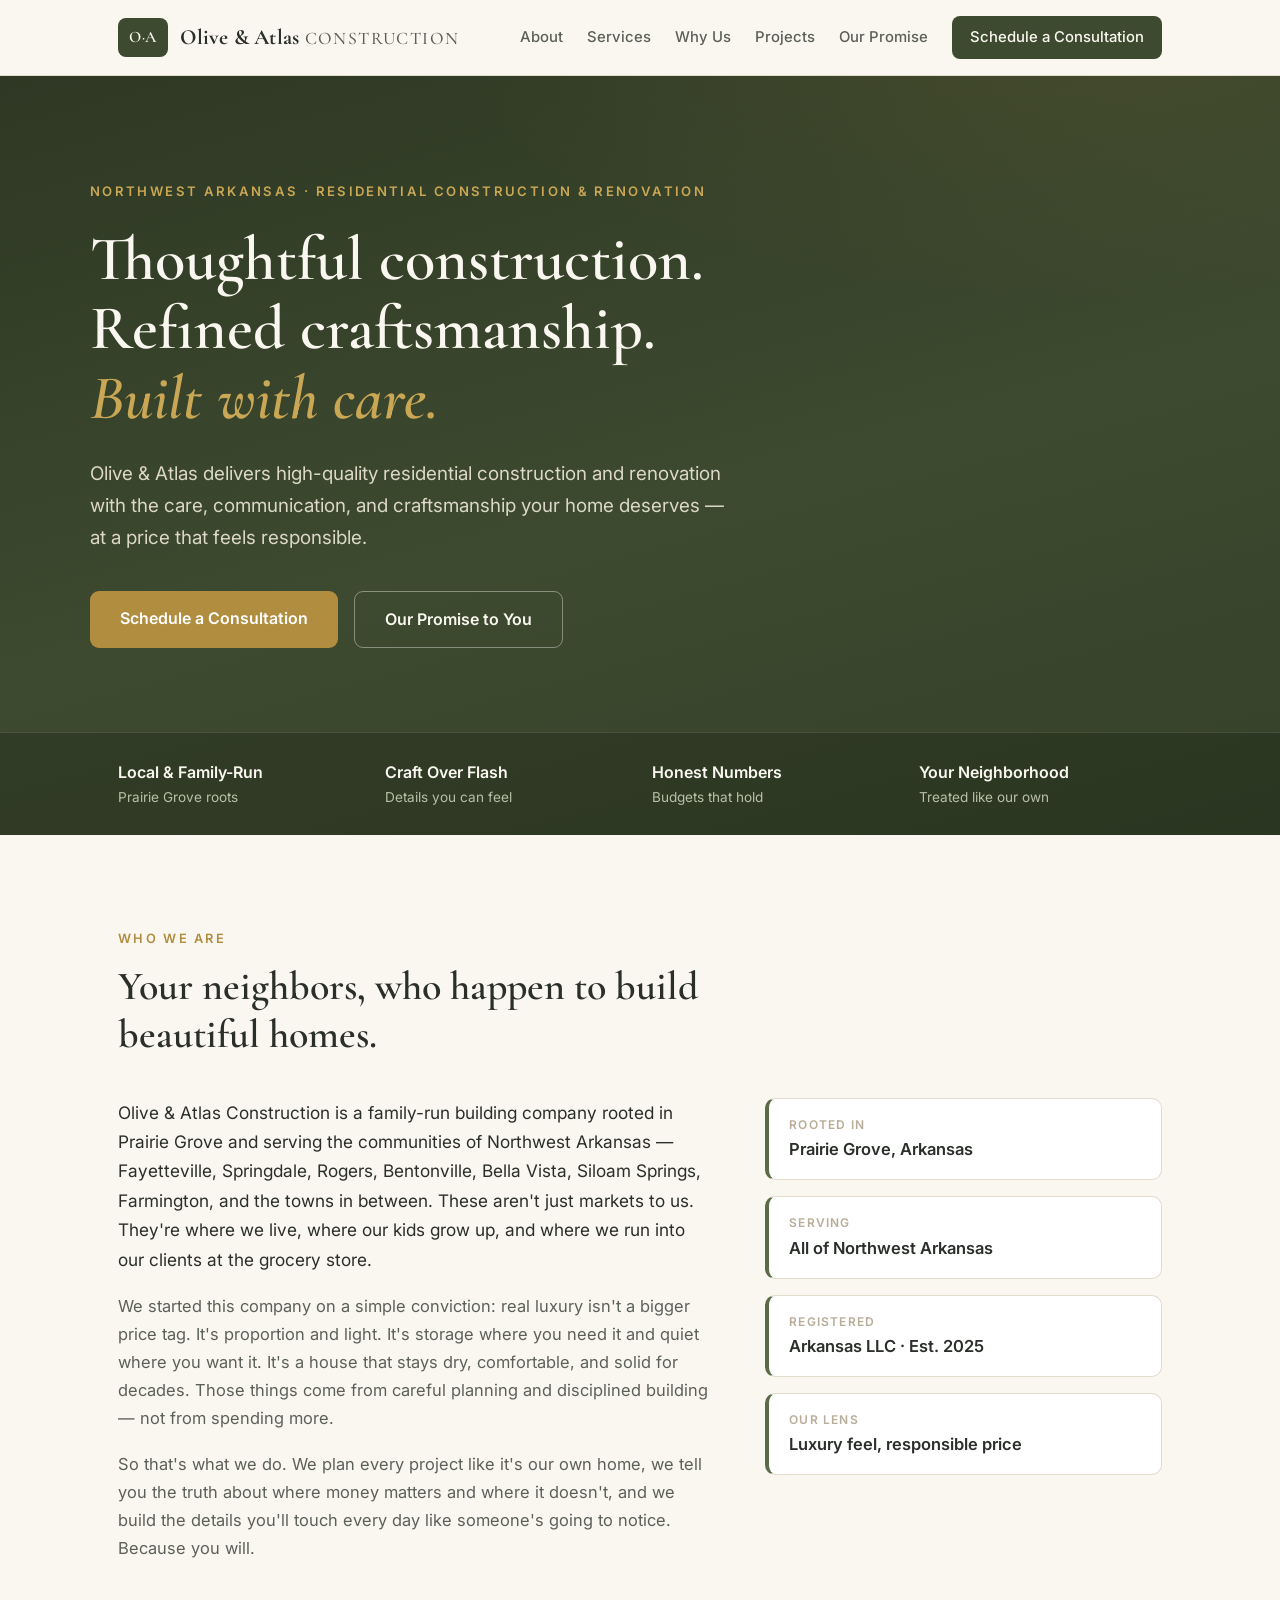
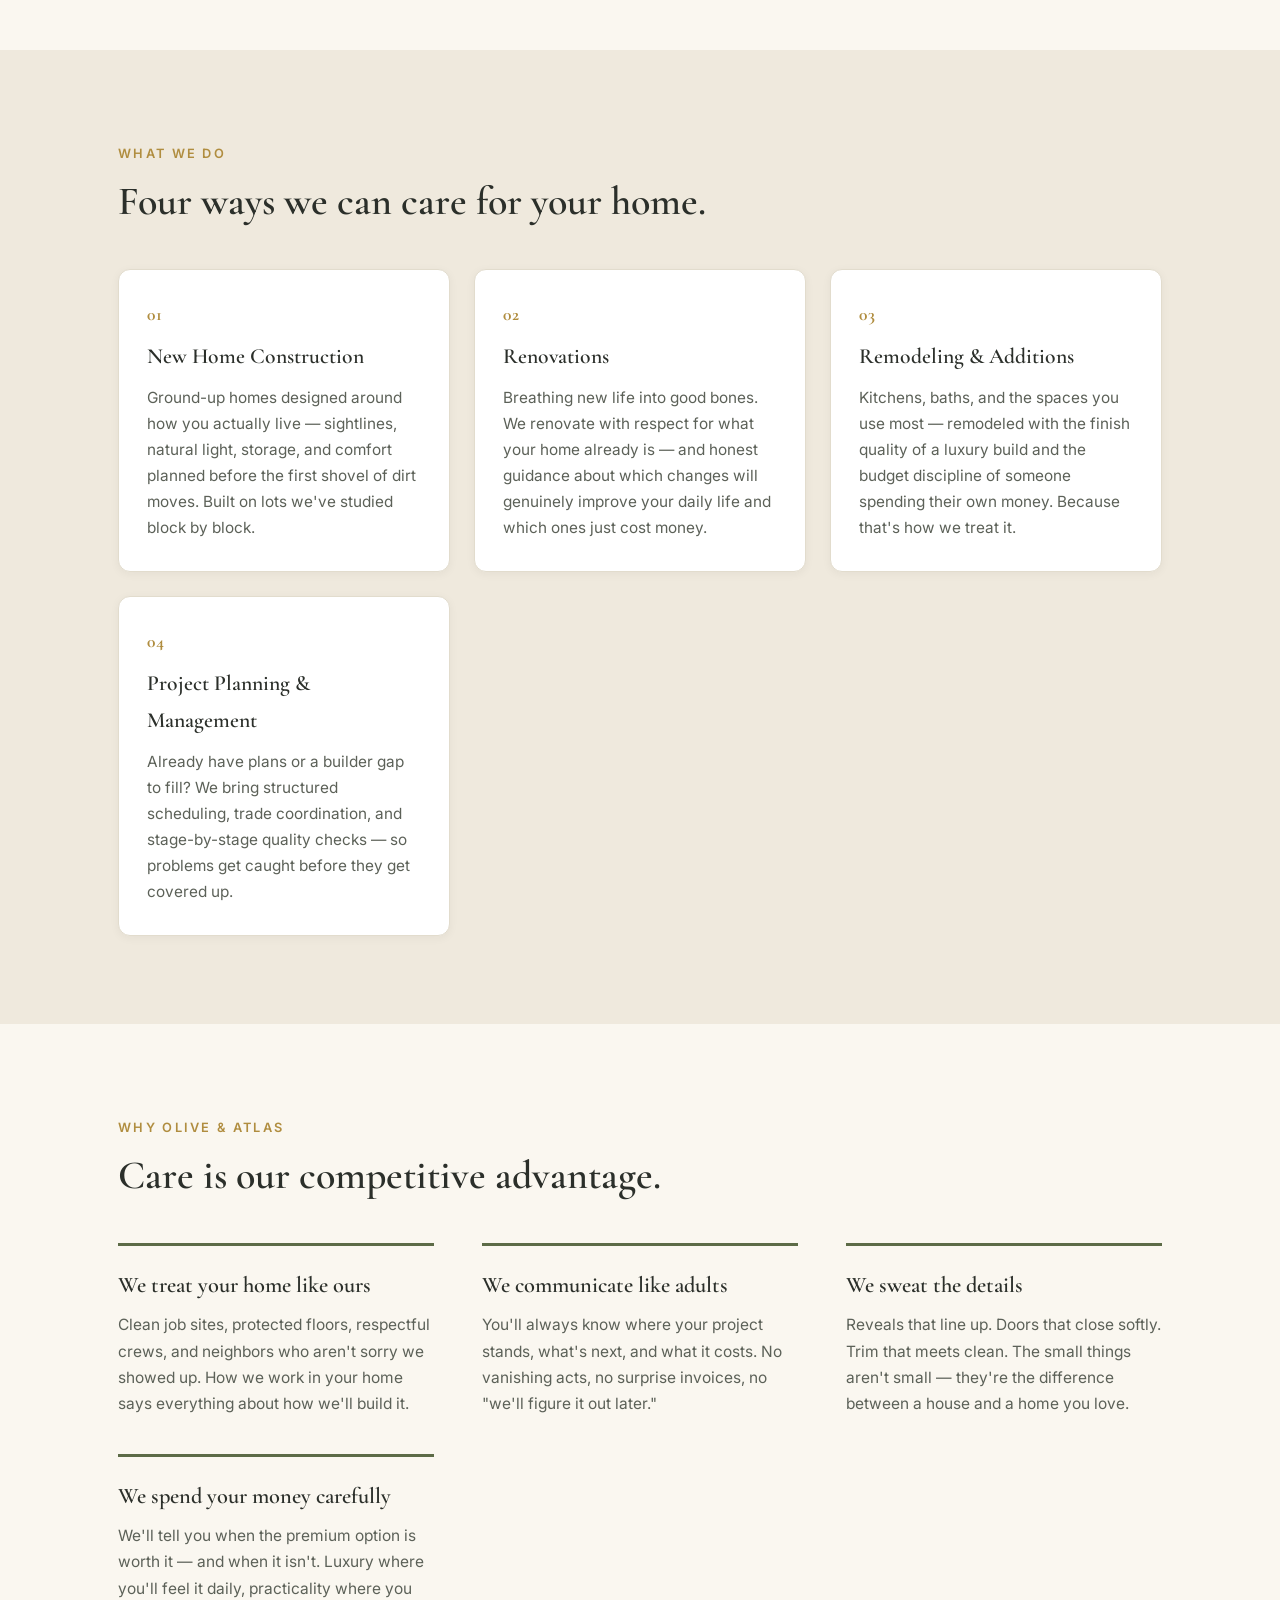
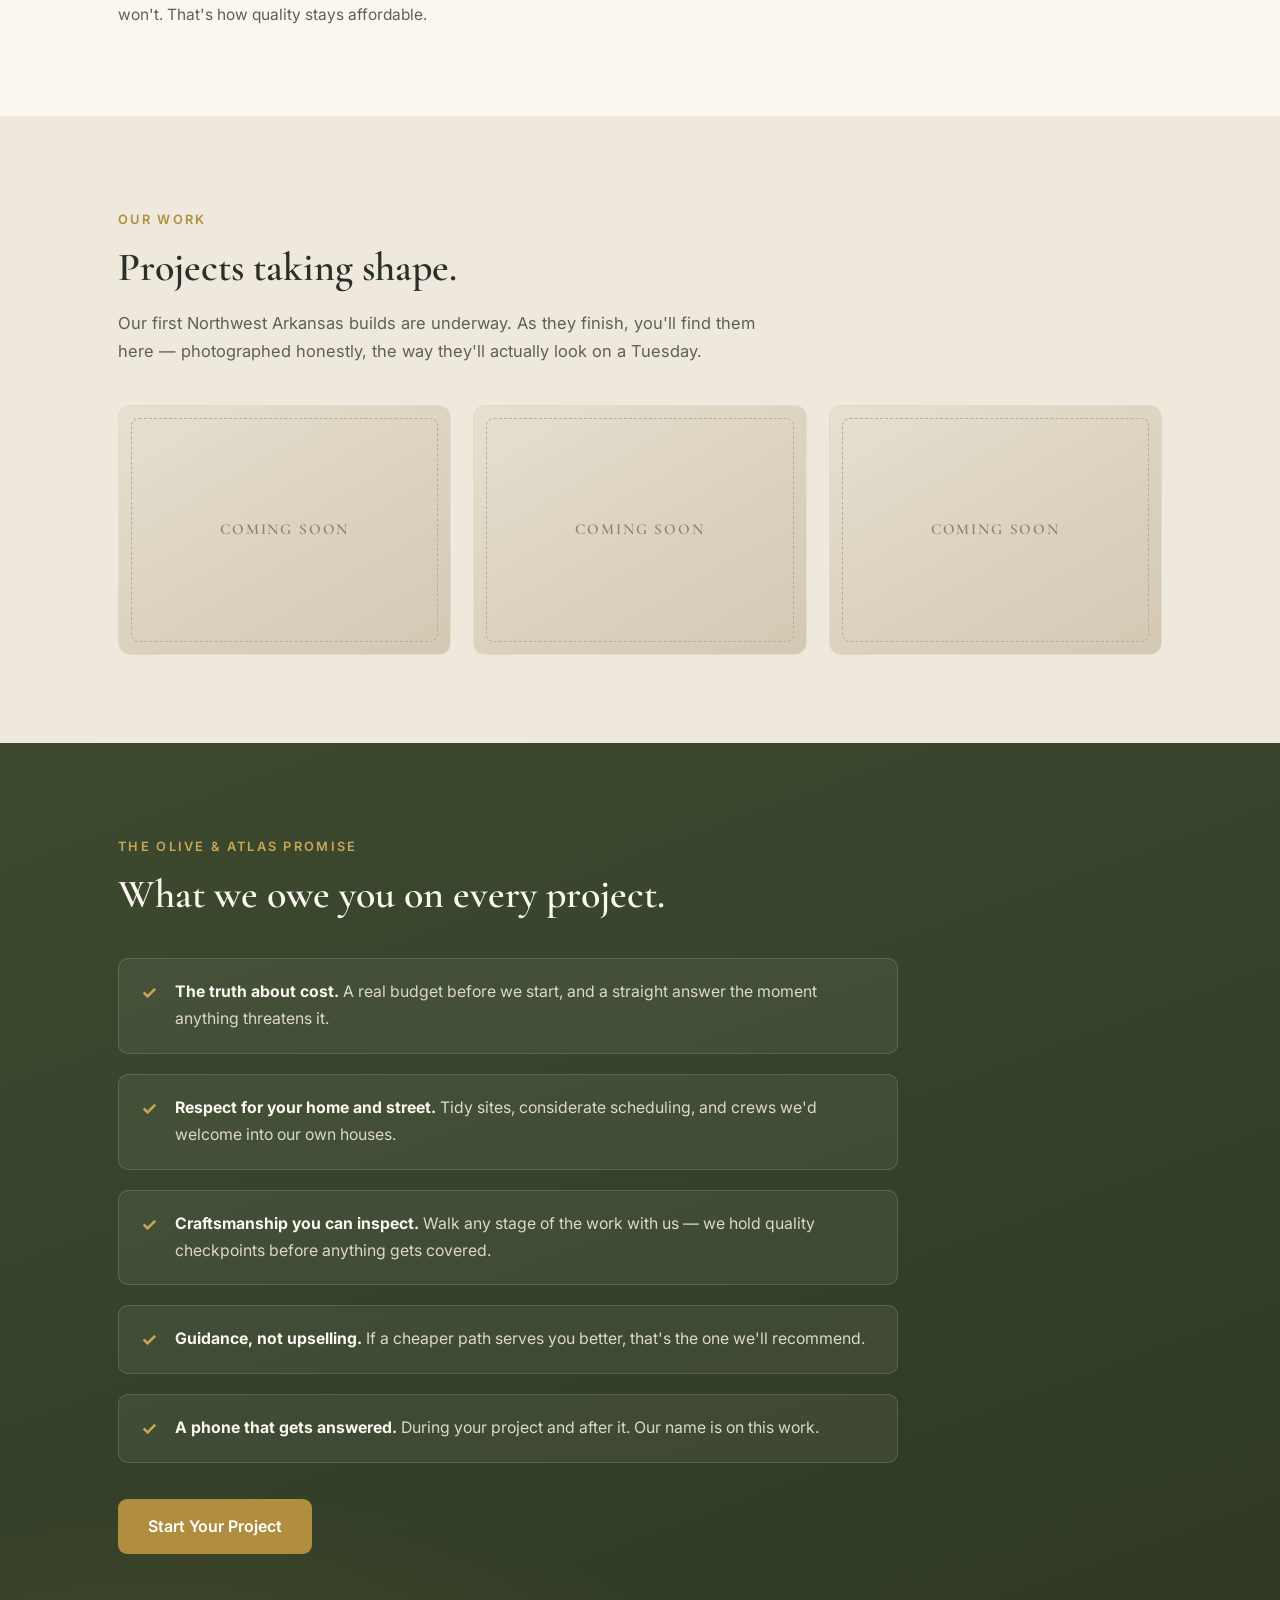
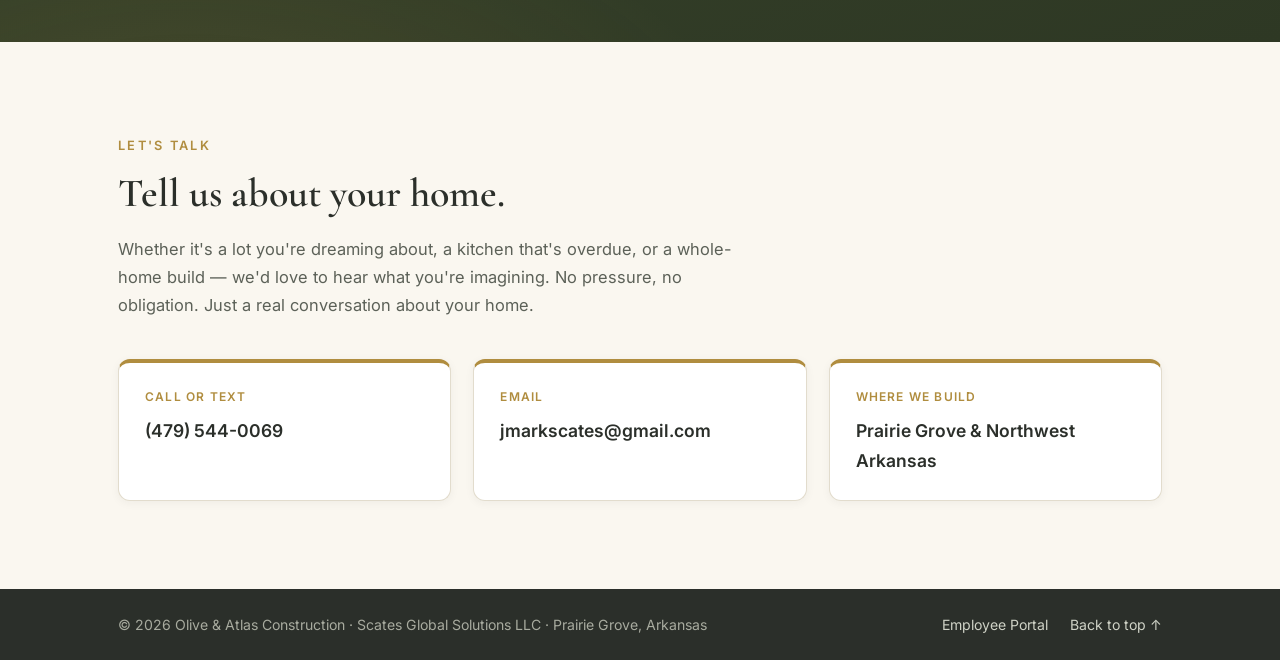
==== index.html @ d894ba56 "Add employee portal hub page with discreet footer link" ====
<!DOCTYPE html>
<html lang="en">
<head>
  <meta charset="UTF-8">
  <meta name="viewport" content="width=device-width, initial-scale=1.0">
  <meta name="description" content="Olive & Atlas Construction — thoughtful residential construction, renovation, and remodeling in Northwest Arkansas. Refined craftsmanship, honest communication, and care for your home and neighborhood.">
  <title>Olive &amp; Atlas Construction — Thoughtful Building in Northwest Arkansas</title>
  <link rel="preconnect" href="https://fonts.googleapis.com">
  <link rel="preconnect" href="https://fonts.gstatic.com" crossorigin>
  <link href="https://fonts.googleapis.com/css2?family=Cormorant+Garamond:wght@500;600;700&family=Inter:wght@400;500;600&display=swap" rel="stylesheet">
  <link rel="stylesheet" href="styles.css">
</head>
<body>

  <header class="topbar">
    <div class="container topbar-inner">
      <div class="brand">
        <span class="brand-mark">O·A</span>
        <span class="brand-name">Olive &amp; Atlas <span class="brand-sub">Construction</span></span>
      </div>
      <nav class="nav">
        <a href="#about">About</a>
        <a href="#services">Services</a>
        <a href="#why">Why Us</a>
        <a href="#projects">Projects</a>
        <a href="#promise">Our Promise</a>
        <a href="#contact" class="nav-cta">Schedule a Consultation</a>
      </nav>
    </div>
  </header>

  <section class="hero">
    <div class="container hero-inner">
      <p class="hero-kicker">Northwest Arkansas · Residential Construction &amp; Renovation</p>
      <h1>Thoughtful construction.<br>Refined craftsmanship.<br><em>Built with care.</em></h1>
      <p class="hero-sub">
        Olive &amp; Atlas delivers high-quality residential construction and renovation with
        the care, communication, and craftsmanship your home deserves — at a price that
        feels responsible.
      </p>
      <div class="hero-actions">
        <a href="#contact" class="btn btn-primary">Schedule a Consultation</a>
        <a href="#promise" class="btn btn-ghost">Our Promise to You</a>
      </div>
    </div>
    <div class="hero-band">
      <div class="container hero-band-inner">
        <div><strong>Local &amp; Family-Run</strong><span>Prairie Grove roots</span></div>
        <div><strong>Craft Over Flash</strong><span>Details you can feel</span></div>
        <div><strong>Honest Numbers</strong><span>Budgets that hold</span></div>
        <div><strong>Your Neighborhood</strong><span>Treated like our own</span></div>
      </div>
    </div>
  </section>

  <section id="about" class="section">
    <div class="container">
      <div class="section-heading">
        <span class="eyebrow">Who We Are</span>
        <h2>Your neighbors, who happen to build beautiful homes.</h2>
      </div>
      <div class="about-grid">
        <div class="about-copy">
          <p>
            Olive &amp; Atlas Construction is a family-run building company rooted in Prairie
            Grove and serving the communities of Northwest Arkansas — Fayetteville, Springdale,
            Rogers, Bentonville, Bella Vista, Siloam Springs, Farmington, and the towns in between.
            These aren't just markets to us. They're where we live, where our kids grow up,
            and where we run into our clients at the grocery store.
          </p>
          <p>
            We started this company on a simple conviction: real luxury isn't a bigger price tag.
            It's proportion and light. It's storage where you need it and quiet where you want it.
            It's a house that stays dry, comfortable, and solid for decades. Those things come
            from careful planning and disciplined building — not from spending more.
          </p>
          <p>
            So that's what we do. We plan every project like it's our own home, we tell you the
            truth about where money matters and where it doesn't, and we build the details
            you'll touch every day like someone's going to notice. Because you will.
          </p>
        </div>
        <div class="about-side">
          <div class="fact"><span class="fact-label">Rooted in</span>Prairie Grove, Arkansas</div>
          <div class="fact"><span class="fact-label">Serving</span>All of Northwest Arkansas</div>
          <div class="fact"><span class="fact-label">Registered</span>Arkansas LLC · Est. 2025</div>
          <div class="fact"><span class="fact-label">Our lens</span>Luxury feel, responsible price</div>
        </div>
      </div>
    </div>
  </section>

  <section id="services" class="section section-stone">
    <div class="container">
      <div class="section-heading">
        <span class="eyebrow">What We Do</span>
        <h2>Four ways we can care for your home.</h2>
      </div>
      <div class="cards">
        <div class="card">
          <span class="card-num">01</span>
          <h3>New Home Construction</h3>
          <p>
            Ground-up homes designed around how you actually live — sightlines, natural light,
            storage, and comfort planned before the first shovel of dirt moves. Built on lots
            we've studied block by block.
          </p>
        </div>
        <div class="card">
          <span class="card-num">02</span>
          <h3>Renovations</h3>
          <p>
            Breathing new life into good bones. We renovate with respect for what your home
            already is — and honest guidance about which changes will genuinely improve
            your daily life and which ones just cost money.
          </p>
        </div>
        <div class="card">
          <span class="card-num">03</span>
          <h3>Remodeling &amp; Additions</h3>
          <p>
            Kitchens, baths, and the spaces you use most — remodeled with the finish quality
            of a luxury build and the budget discipline of someone spending their own money.
            Because that's how we treat it.
          </p>
        </div>
        <div class="card">
          <span class="card-num">04</span>
          <h3>Project Planning &amp; Management</h3>
          <p>
            Already have plans or a builder gap to fill? We bring structured scheduling,
            trade coordination, and stage-by-stage quality checks — so problems get caught
            before they get covered up.
          </p>
        </div>
      </div>
    </div>
  </section>

  <section id="why" class="section">
    <div class="container">
      <div class="section-heading">
        <span class="eyebrow">Why Olive &amp; Atlas</span>
        <h2>Care is our competitive advantage.</h2>
      </div>
      <div class="pillars">
        <div class="pillar">
          <h3>We treat your home like ours</h3>
          <p>Clean job sites, protected floors, respectful crews, and neighbors who aren't sorry we showed up. How we work in your home says everything about how we'll build it.</p>
        </div>
        <div class="pillar">
          <h3>We communicate like adults</h3>
          <p>You'll always know where your project stands, what's next, and what it costs. No vanishing acts, no surprise invoices, no "we'll figure it out later."</p>
        </div>
        <div class="pillar">
          <h3>We sweat the details</h3>
          <p>Reveals that line up. Doors that close softly. Trim that meets clean. The small things aren't small — they're the difference between a house and a home you love.</p>
        </div>
        <div class="pillar">
          <h3>We spend your money carefully</h3>
          <p>We'll tell you when the premium option is worth it — and when it isn't. Luxury where you'll feel it daily, practicality where you won't. That's how quality stays affordable.</p>
        </div>
      </div>
    </div>
  </section>

  <section id="projects" class="section section-stone">
    <div class="container">
      <div class="section-heading">
        <span class="eyebrow">Our Work</span>
        <h2>Projects taking shape.</h2>
      </div>
      <p class="section-lead">
        Our first Northwest Arkansas builds are underway. As they finish, you'll find them
        here — photographed honestly, the way they'll actually look on a Tuesday.
      </p>
      <div class="gallery">
        <div class="gallery-tile"><span>Coming Soon</span></div>
        <div class="gallery-tile"><span>Coming Soon</span></div>
        <div class="gallery-tile"><span>Coming Soon</span></div>
      </div>
    </div>
  </section>

  <section id="promise" class="section section-olive">
    <div class="container">
      <div class="section-heading">
        <span class="eyebrow eyebrow-light">The Olive &amp; Atlas Promise</span>
        <h2>What we owe you on every project.</h2>
      </div>
      <ul class="promise-list">
        <li><strong>The truth about cost.</strong> A real budget before we start, and a straight answer the moment anything threatens it.</li>
        <li><strong>Respect for your home and street.</strong> Tidy sites, considerate scheduling, and crews we'd welcome into our own houses.</li>
        <li><strong>Craftsmanship you can inspect.</strong> Walk any stage of the work with us — we hold quality checkpoints before anything gets covered.</li>
        <li><strong>Guidance, not upselling.</strong> If a cheaper path serves you better, that's the one we'll recommend.</li>
        <li><strong>A phone that gets answered.</strong> During your project and after it. Our name is on this work.</li>
      </ul>
      <div class="promise-cta">
        <a href="#contact" class="btn btn-brass">Start Your Project</a>
      </div>
    </div>
  </section>

  <section id="contact" class="section section-contact">
    <div class="container">
      <div class="section-heading">
        <span class="eyebrow">Let's Talk</span>
        <h2>Tell us about your home.</h2>
      </div>
      <p class="section-lead">
        Whether it's a lot you're dreaming about, a kitchen that's overdue, or a whole-home
        build — we'd love to hear what you're imagining. No pressure, no obligation.
        Just a real conversation about your home.
      </p>
      <div class="contact-grid">
        <a class="contact-item" href="tel:+14795440069">
          <span class="contact-label">Call or Text</span>
          (479) 544-0069
        </a>
        <a class="contact-item" href="mailto:jmarkscates@gmail.com">
          <span class="contact-label">Email</span>
          jmarkscates@gmail.com
        </a>
        <div class="contact-item">
          <span class="contact-label">Where We Build</span>
          Prairie Grove &amp; Northwest Arkansas
        </div>
      </div>
    </div>
  </section>

  <footer class="footer">
    <div class="container footer-inner">
      <span>&copy; 2026 Olive &amp; Atlas Construction · Scates Global Solutions LLC · Prairie Grove, Arkansas</span>
      <span class="footer-links">
        <a href="portal.html">Employee Portal</a>
        <a href="#top" onclick="window.scrollTo({top:0,behavior:'smooth'});return false;">Back to top ↑</a>
      </span>
    </div>
  </footer>

</body>
</html>
---- styles.css ----
/* Olive & Atlas Construction — site styles
   Palette: olive green · warm cream · stone/taupe · deep slate · brass accents */
:root {
  --olive: #5c6b47;
  --olive-deep: #3d4a2f;
  --olive-night: #2e3824;
  --cream: #faf7f0;
  --stone: #efe9dd;
  --taupe: #b9ad99;
  --slate: #2b2f2a;
  --slate-soft: #5c6158;
  --brass: #b08d3f;
  --brass-light: #c9a755;
  --line: #e2dccd;
  --radius: 12px;
}

* { margin: 0; padding: 0; box-sizing: border-box; }

html { scroll-behavior: smooth; }

body {
  font-family: "Inter", "Segoe UI", system-ui, sans-serif;
  color: var(--slate);
  background: var(--cream);
  line-height: 1.7;
  font-size: 16.5px;
}

h1, h2, h3 { font-family: "Cormorant Garamond", Georgia, serif; }

.container { max-width: 1100px; margin: 0 auto; padding: 0 28px; }

/* ---------- Top bar ---------- */
.topbar {
  position: sticky; top: 0; z-index: 50;
  background: rgba(250, 247, 240, .96);
  backdrop-filter: blur(6px);
  border-bottom: 1px solid var(--line);
}
.topbar-inner {
  display: flex; align-items: center; justify-content: space-between;
  padding-top: 16px; padding-bottom: 16px;
}
.brand { display: flex; align-items: center; gap: 12px; }
.brand-mark {
  font-family: "Cormorant Garamond", Georgia, serif;
  background: var(--olive-deep); color: var(--cream);
  font-weight: 600; letter-spacing: .5px;
  padding: 6px 11px; border-radius: 8px; font-size: 1rem;
}
.brand-name {
  font-family: "Cormorant Garamond", Georgia, serif;
  color: var(--slate); font-weight: 700; font-size: 1.35rem; letter-spacing: .01em;
}
.brand-sub { color: var(--slate-soft); font-weight: 500; font-size: .82em; letter-spacing: .08em; text-transform: uppercase; }
.nav { display: flex; gap: 24px; align-items: center; }
.nav a {
  color: var(--slate-soft); text-decoration: none; font-size: .93rem; font-weight: 500;
  transition: color .15s;
}
.nav a:hover { color: var(--olive-deep); }
.nav-cta {
  background: var(--olive-deep); color: var(--cream) !important;
  padding: 9px 18px; border-radius: 8px; font-weight: 600;
}
.nav-cta:hover { background: var(--olive); }

/* ---------- Hero ---------- */
.hero {
  background:
    radial-gradient(1100px 500px at 85% -10%, rgba(176,141,63,.14), transparent 60%),
    linear-gradient(165deg, var(--olive-night) 0%, var(--olive-deep) 55%, #35422a 100%);
  color: var(--cream);
}
.hero-inner { padding: 104px 0 84px; }
.hero-kicker {
  font-size: .82rem; letter-spacing: .18em; text-transform: uppercase;
  color: var(--brass-light); font-weight: 600; margin-bottom: 22px;
}
.hero h1 {
  font-size: clamp(2.4rem, 5.6vw, 3.9rem);
  line-height: 1.12; font-weight: 600; max-width: 760px;
}
.hero h1 em { font-style: italic; color: var(--brass-light); }
.hero-sub {
  margin-top: 24px; font-size: 1.18rem; color: #ddd8c9;
  max-width: 640px; font-weight: 400;
}
.hero-actions { margin-top: 36px; display: flex; gap: 16px; flex-wrap: wrap; }
.btn {
  display: inline-block; text-decoration: none; font-weight: 600;
  padding: 14px 30px; border-radius: 9px; font-size: 1rem;
  transition: transform .12s, background .15s, border-color .15s;
}
.btn:hover { transform: translateY(-1px); }
.btn-primary { background: var(--brass); color: #fff; }
.btn-primary:hover { background: var(--brass-light); }
.btn-ghost { border: 1px solid rgba(250,247,240,.4); color: var(--cream); }
.btn-ghost:hover { border-color: var(--brass-light); color: #fff; }
.btn-brass { background: var(--brass); color: #fff; }
.btn-brass:hover { background: var(--brass-light); }

.hero-band { background: rgba(0,0,0,.18); border-top: 1px solid rgba(250,247,240,.12); }
.hero-band-inner {
  display: grid; grid-template-columns: repeat(auto-fit, minmax(180px, 1fr));
  gap: 24px; padding-top: 26px; padding-bottom: 26px;
}
.hero-band-inner div { display: flex; flex-direction: column; }
.hero-band-inner strong { font-size: 1rem; color: var(--cream); font-weight: 600; }
.hero-band-inner span { font-size: .85rem; color: #b9bfa8; }

/* ---------- Sections ---------- */
.section { padding: 88px 0; }
.section-stone { background: var(--stone); }
.section-heading { max-width: 720px; }
.eyebrow {
  display: inline-block; font-size: .8rem; letter-spacing: .18em;
  text-transform: uppercase; font-weight: 600; color: var(--brass);
  margin-bottom: 12px;
}
.eyebrow-light { color: var(--brass-light); }
.section h2 {
  font-size: clamp(1.8rem, 3.6vw, 2.5rem);
  font-weight: 600; color: var(--slate); line-height: 1.2;
}
.section-lead { color: var(--slate-soft); max-width: 640px; margin-top: 18px; }

/* ---------- About ---------- */
.about-grid {
  display: grid; grid-template-columns: 3fr 2fr; gap: 52px; margin-top: 40px;
}
.about-copy p { color: var(--slate-soft); }
.about-copy p + p { margin-top: 18px; }
.about-copy p:first-child { color: var(--slate); font-size: 1.08rem; }
.about-side { display: flex; flex-direction: column; gap: 16px; }
.fact {
  background: #fff; border: 1px solid var(--line);
  border-left: 4px solid var(--olive);
  border-radius: 10px; padding: 16px 20px; font-weight: 600; color: var(--slate);
}
.fact-label {
  display: block; font-size: .75rem; text-transform: uppercase;
  letter-spacing: .1em; color: var(--taupe); font-weight: 600;
}

/* ---------- Service cards ---------- */
.cards {
  display: grid; grid-template-columns: repeat(auto-fit, minmax(250px, 1fr));
  gap: 24px; margin-top: 44px;
}
.card {
  background: #fff; border: 1px solid var(--line);
  border-radius: var(--radius); padding: 30px 28px;
  box-shadow: 0 2px 10px rgba(43,47,42,.05);
}
.card-num {
  font-family: "Cormorant Garamond", Georgia, serif;
  font-size: 1.1rem; font-weight: 700; color: var(--brass);
  letter-spacing: .06em;
}
.card h3 { color: var(--slate); font-size: 1.35rem; font-weight: 600; margin: 8px 0 10px; }
.card p { color: var(--slate-soft); font-size: .96rem; }

/* ---------- Why pillars ---------- */
.pillars {
  display: grid; grid-template-columns: repeat(auto-fit, minmax(280px, 1fr));
  gap: 36px 48px; margin-top: 44px;
}
.pillar { border-top: 3px solid var(--olive); padding-top: 20px; }
.pillar h3 { font-size: 1.4rem; font-weight: 600; color: var(--slate); margin-bottom: 8px; }
.pillar p { color: var(--slate-soft); font-size: .97rem; }

/* ---------- Gallery ---------- */
.gallery {
  display: grid; grid-template-columns: repeat(auto-fit, minmax(250px, 1fr));
  gap: 22px; margin-top: 40px;
}
.gallery-tile {
  aspect-ratio: 4 / 3; border-radius: var(--radius);
  background:
    linear-gradient(150deg, #e7e0d1 0%, #ddd4c1 45%, #d3c9b3 100%);
  border: 1px solid var(--line);
  display: flex; align-items: center; justify-content: center;
  position: relative; overflow: hidden;
}
.gallery-tile::after {
  content: ""; position: absolute; inset: 12px;
  border: 1px dashed var(--taupe); border-radius: 8px;
}
.gallery-tile span {
  font-family: "Cormorant Garamond", Georgia, serif;
  color: #8d8168; font-weight: 600; letter-spacing: .12em;
  text-transform: uppercase; font-size: .95rem;
}

/* ---------- Promise ---------- */
.section-olive {
  background:
    radial-gradient(900px 400px at 15% 110%, rgba(176,141,63,.15), transparent 60%),
    linear-gradient(160deg, var(--olive-deep) 0%, var(--olive-night) 100%);
  color: var(--cream);
}
.section-olive h2 { color: var(--cream); }
.promise-list {
  list-style: none; margin-top: 40px; max-width: 780px;
  display: flex; flex-direction: column; gap: 20px;
}
.promise-list li {
  padding: 20px 24px 20px 56px; position: relative;
  background: rgba(250,247,240,.06);
  border: 1px solid rgba(250,247,240,.14);
  border-radius: 10px; color: #ddd8c9; font-size: .99rem;
}
.promise-list li::before {
  content: "✓"; position: absolute; left: 22px; top: 18px;
  color: var(--brass-light); font-weight: 700; font-size: 1.15rem;
}
.promise-list strong { color: var(--cream); }
.promise-cta { margin-top: 36px; }

/* ---------- Contact ---------- */
.section-contact { background: var(--cream); }
.contact-grid {
  display: grid; grid-template-columns: repeat(auto-fit, minmax(230px, 1fr));
  gap: 22px; margin-top: 40px;
}
.contact-item {
  display: block; background: #fff;
  border: 1px solid var(--line); border-top: 4px solid var(--brass);
  border-radius: var(--radius); padding: 24px 26px;
  color: var(--slate); text-decoration: none; font-weight: 600; font-size: 1.1rem;
  box-shadow: 0 2px 10px rgba(43,47,42,.05);
  transition: transform .12s, border-color .15s;
}
a.contact-item:hover { transform: translateY(-2px); border-top-color: var(--olive); }
.contact-label {
  display: block; font-size: .75rem; text-transform: uppercase;
  letter-spacing: .1em; color: var(--brass); margin-bottom: 8px; font-weight: 600;
}

/* ---------- Footer ---------- */
.footer { background: var(--slate); color: #a8ab9f; font-size: .88rem; }
.footer-inner {
  display: flex; justify-content: space-between; align-items: center;
  padding-top: 24px; padding-bottom: 24px; flex-wrap: wrap; gap: 10px;
}
.footer a { color: #cfd2c6; text-decoration: none; }
.footer a:hover { color: #fff; }
.footer-links { display: flex; gap: 22px; }

/* ---------- Team Portal ---------- */
.portal-body { background: var(--stone); }
.portal-main { padding: 48px 0 72px; }
.portal-notice {
  background: #fff; border: 1px solid var(--line); border-left: 4px solid var(--brass);
  border-radius: 10px; padding: 18px 22px; font-size: .93rem; color: var(--slate-soft);
  margin-bottom: 40px;
}
.portal-notice strong, .portal-notice em { color: var(--slate); }
.portal-title {
  font-size: clamp(1.9rem, 3.5vw, 2.5rem); font-weight: 600; color: var(--slate);
}
.portal-lead { color: var(--slate-soft); margin-top: 6px; }
.portal-section + .portal-section { margin-top: 48px; }
.portal-h2 {
  font-size: 1.5rem; font-weight: 600; color: var(--slate); margin-bottom: 6px;
}
.portal-announce {
  background: #fff; border: 1px solid var(--line); border-radius: var(--radius);
  padding: 22px 26px; margin-top: 24px;
}
.portal-announce h2 {
  font-size: 1.2rem; font-weight: 600; color: var(--olive-deep); margin-bottom: 10px;
}
.portal-announce ul { list-style: none; }
.portal-announce li { padding: 6px 0; color: var(--slate-soft); font-size: .95rem; }
.announce-date {
  display: inline-block; background: var(--stone); color: var(--olive-deep);
  font-size: .75rem; font-weight: 600; padding: 2px 8px; border-radius: 5px;
  margin-right: 10px; text-transform: uppercase; letter-spacing: .04em;
}
.portal-fineprint { font-size: .8rem; color: var(--taupe); margin-top: 10px; }
.portal-grid {
  display: grid; grid-template-columns: repeat(auto-fill, minmax(270px, 1fr));
  gap: 18px; margin-top: 22px;
}
.portal-tile {
  background: #fff; border: 1px solid var(--line); border-radius: 10px;
  padding: 20px 22px; display: flex; flex-direction: column; gap: 8px;
  text-decoration: none;
}
.portal-tile h3 {
  font-family: "Inter", system-ui, sans-serif;
  font-size: 1.02rem; font-weight: 600; color: var(--slate);
}
.portal-tile p { color: var(--slate-soft); font-size: .88rem; flex: 1; }
.tile-pending {
  align-self: flex-start; font-size: .75rem; font-weight: 600;
  color: var(--taupe); background: var(--stone);
  padding: 4px 10px; border-radius: 5px; letter-spacing: .03em;
}
.tile-go {
  align-self: flex-start; font-size: .8rem; font-weight: 600; color: var(--brass);
}
.portal-tile-link { transition: transform .12s, border-color .15s; }
.portal-tile-link:hover { transform: translateY(-2px); border-color: var(--brass); }
.portal-security {
  background: #fff; border: 1px solid var(--line); border-radius: var(--radius);
  padding: 26px 30px;
}
.portal-security ul { list-style: none; margin-top: 14px; }
.portal-security li {
  padding: 8px 0 8px 26px; position: relative; color: var(--slate-soft); font-size: .95rem;
}
.portal-security li::before {
  content: "•"; position: absolute; left: 8px; color: var(--olive); font-weight: 700;
}
.portal-security strong { color: var(--slate); }

/* ---------- Responsive ---------- */
@media (max-width: 820px) {
  .nav { gap: 14px; }
  .nav a:not(.nav-cta) { display: none; }
  .about-grid { grid-template-columns: 1fr; gap: 32px; }
  .hero-inner { padding: 72px 0 56px; }
  .section { padding: 64px 0; }
}
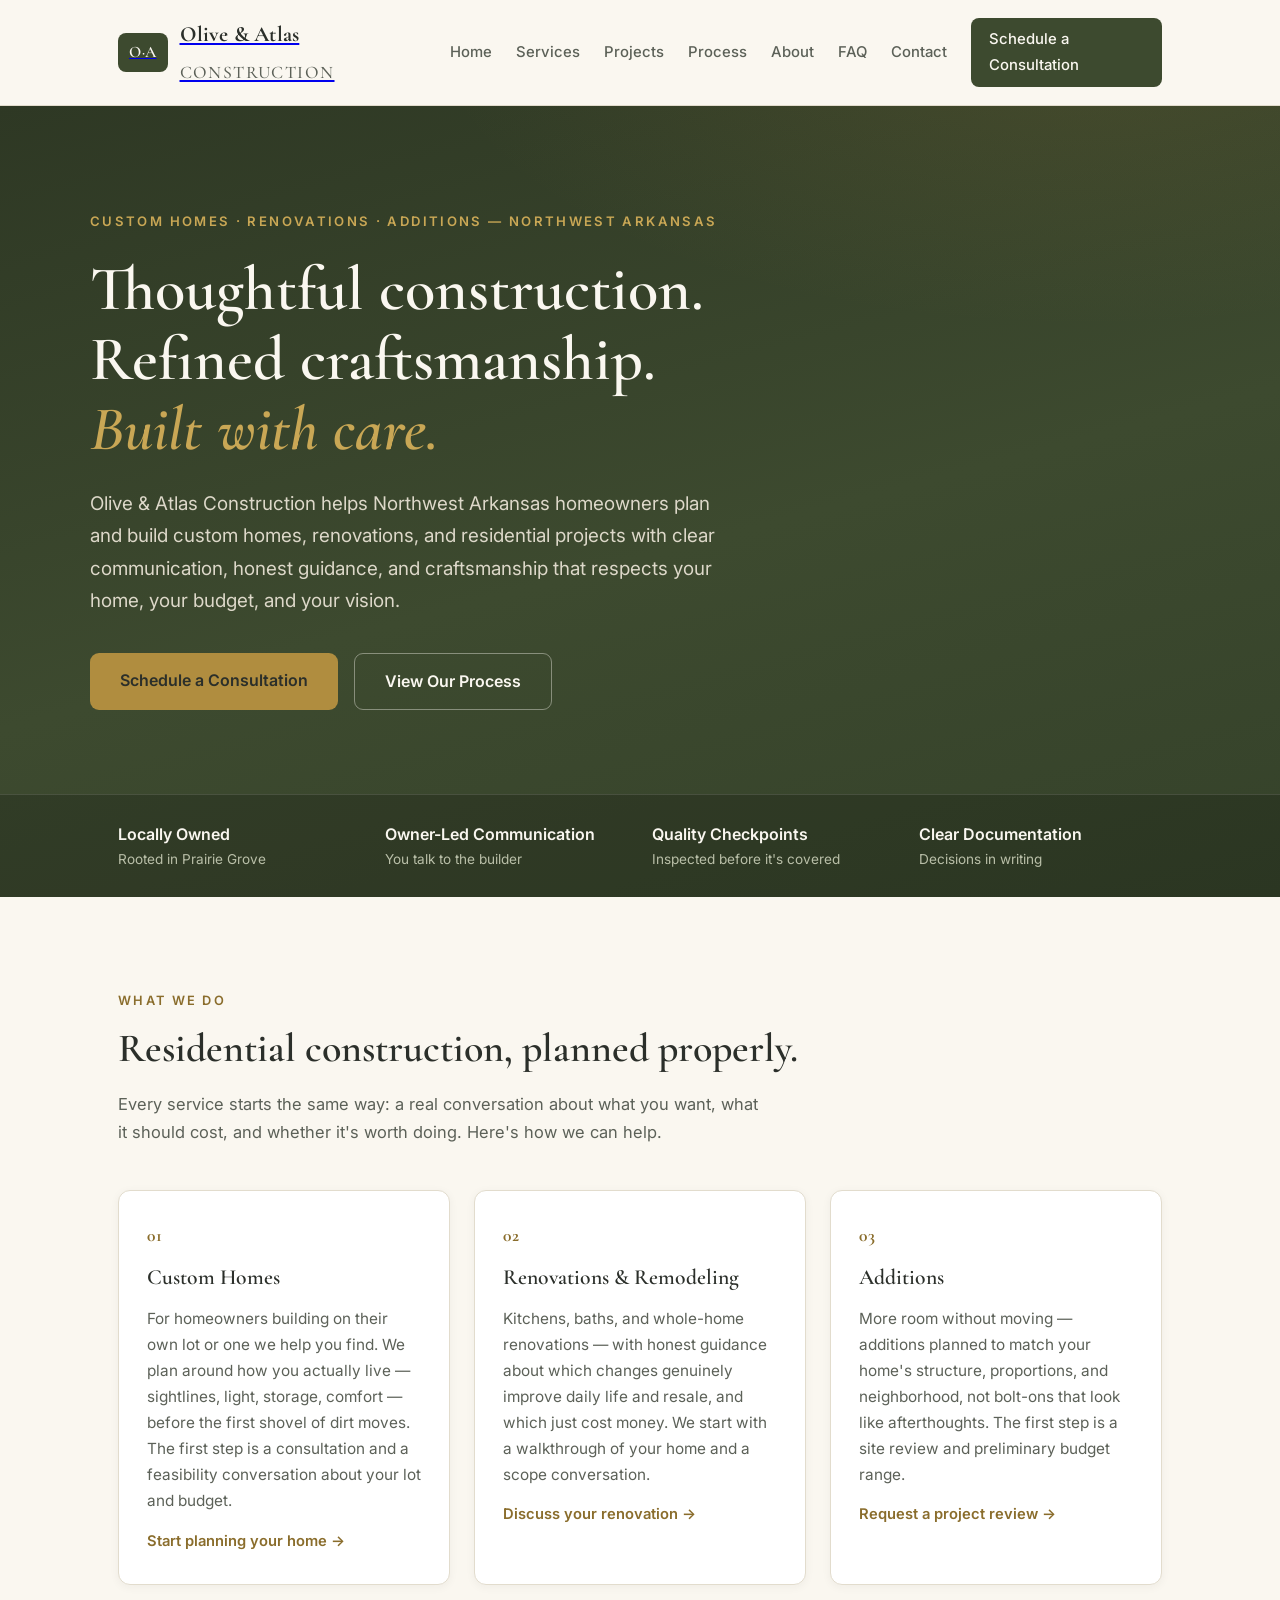
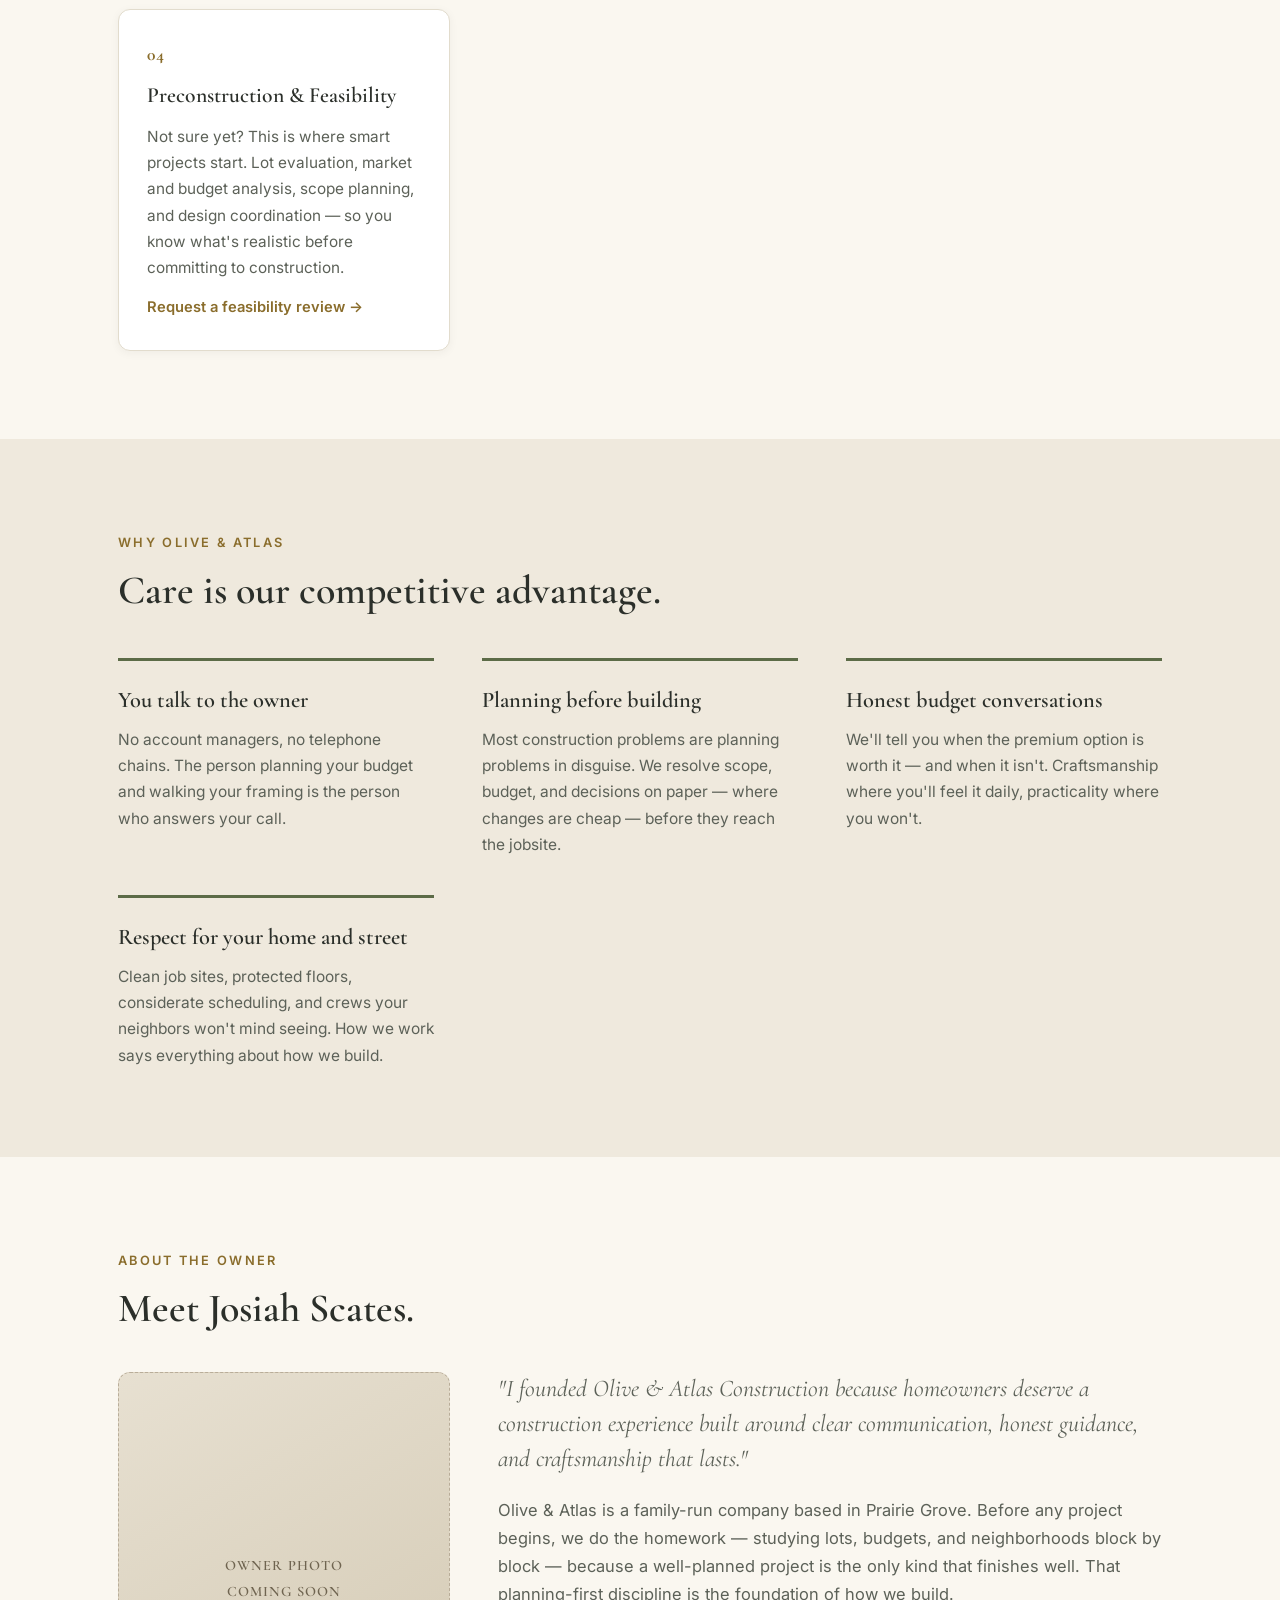
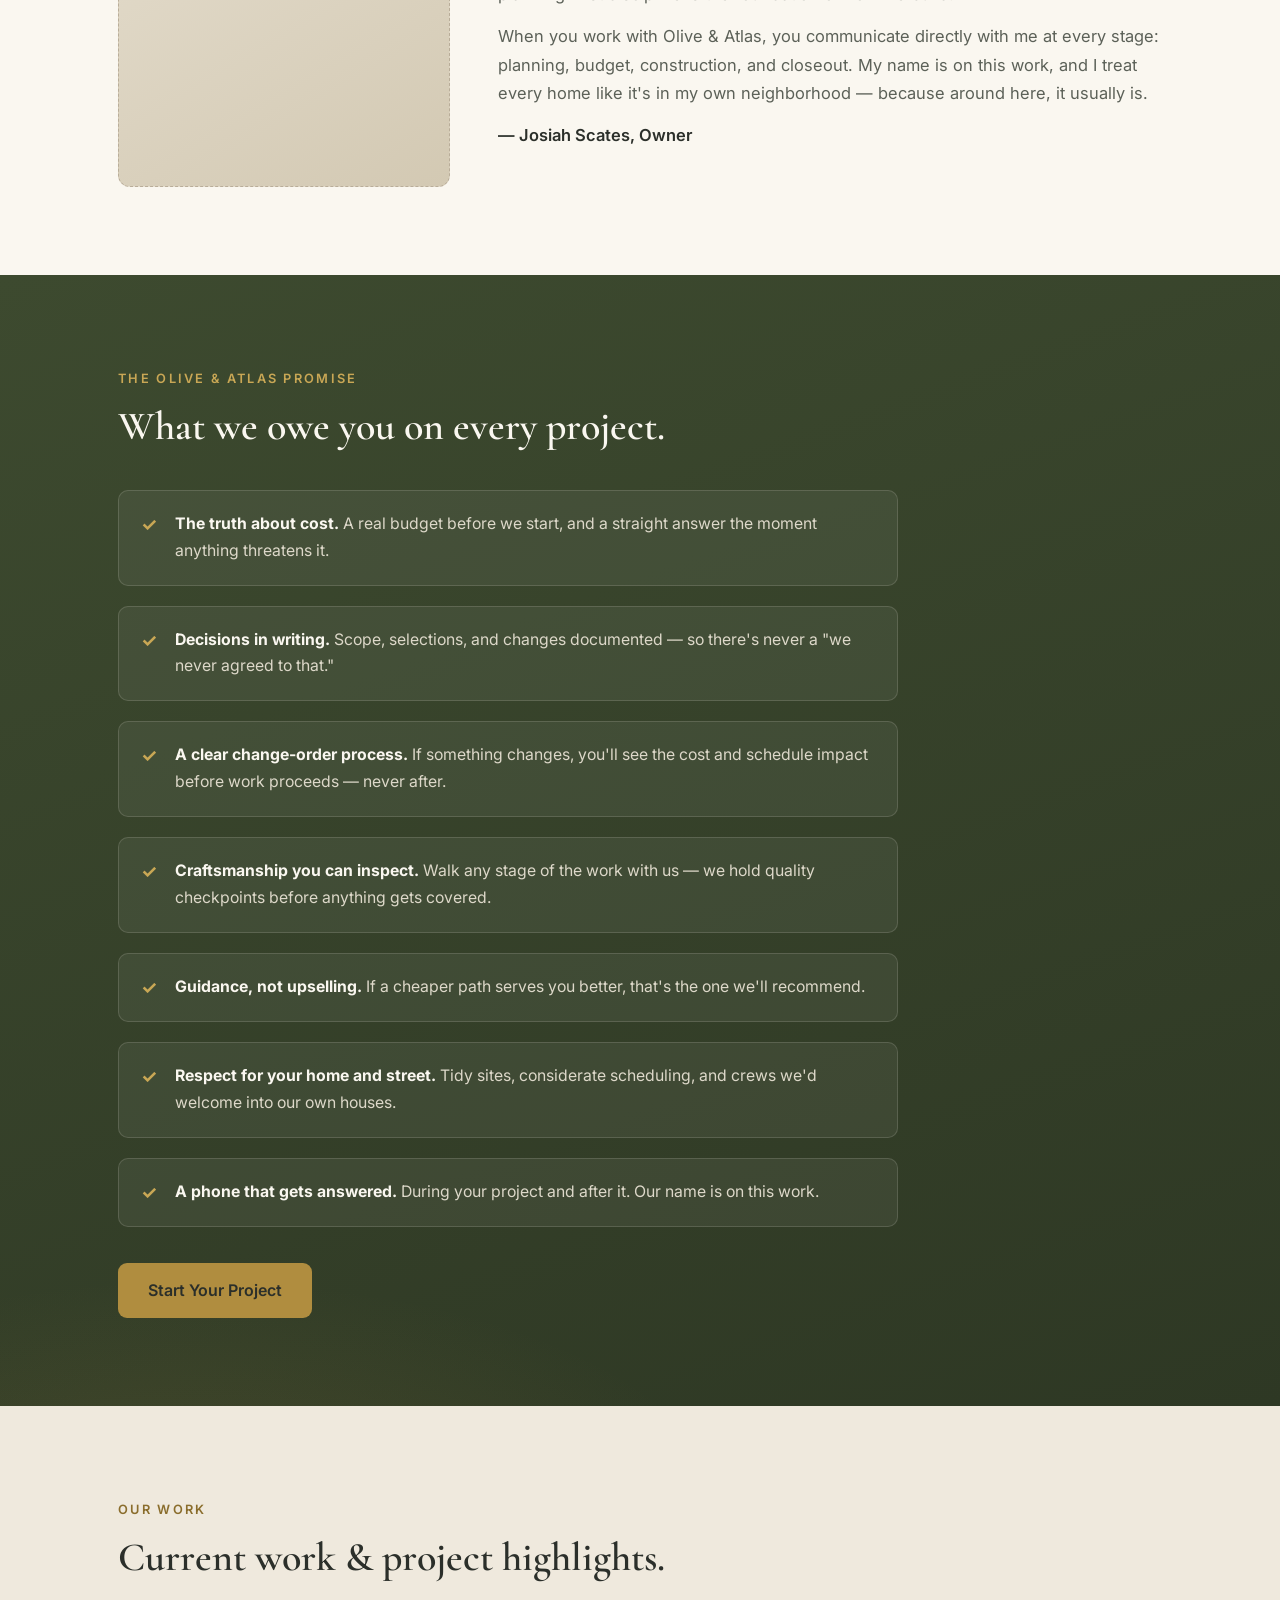
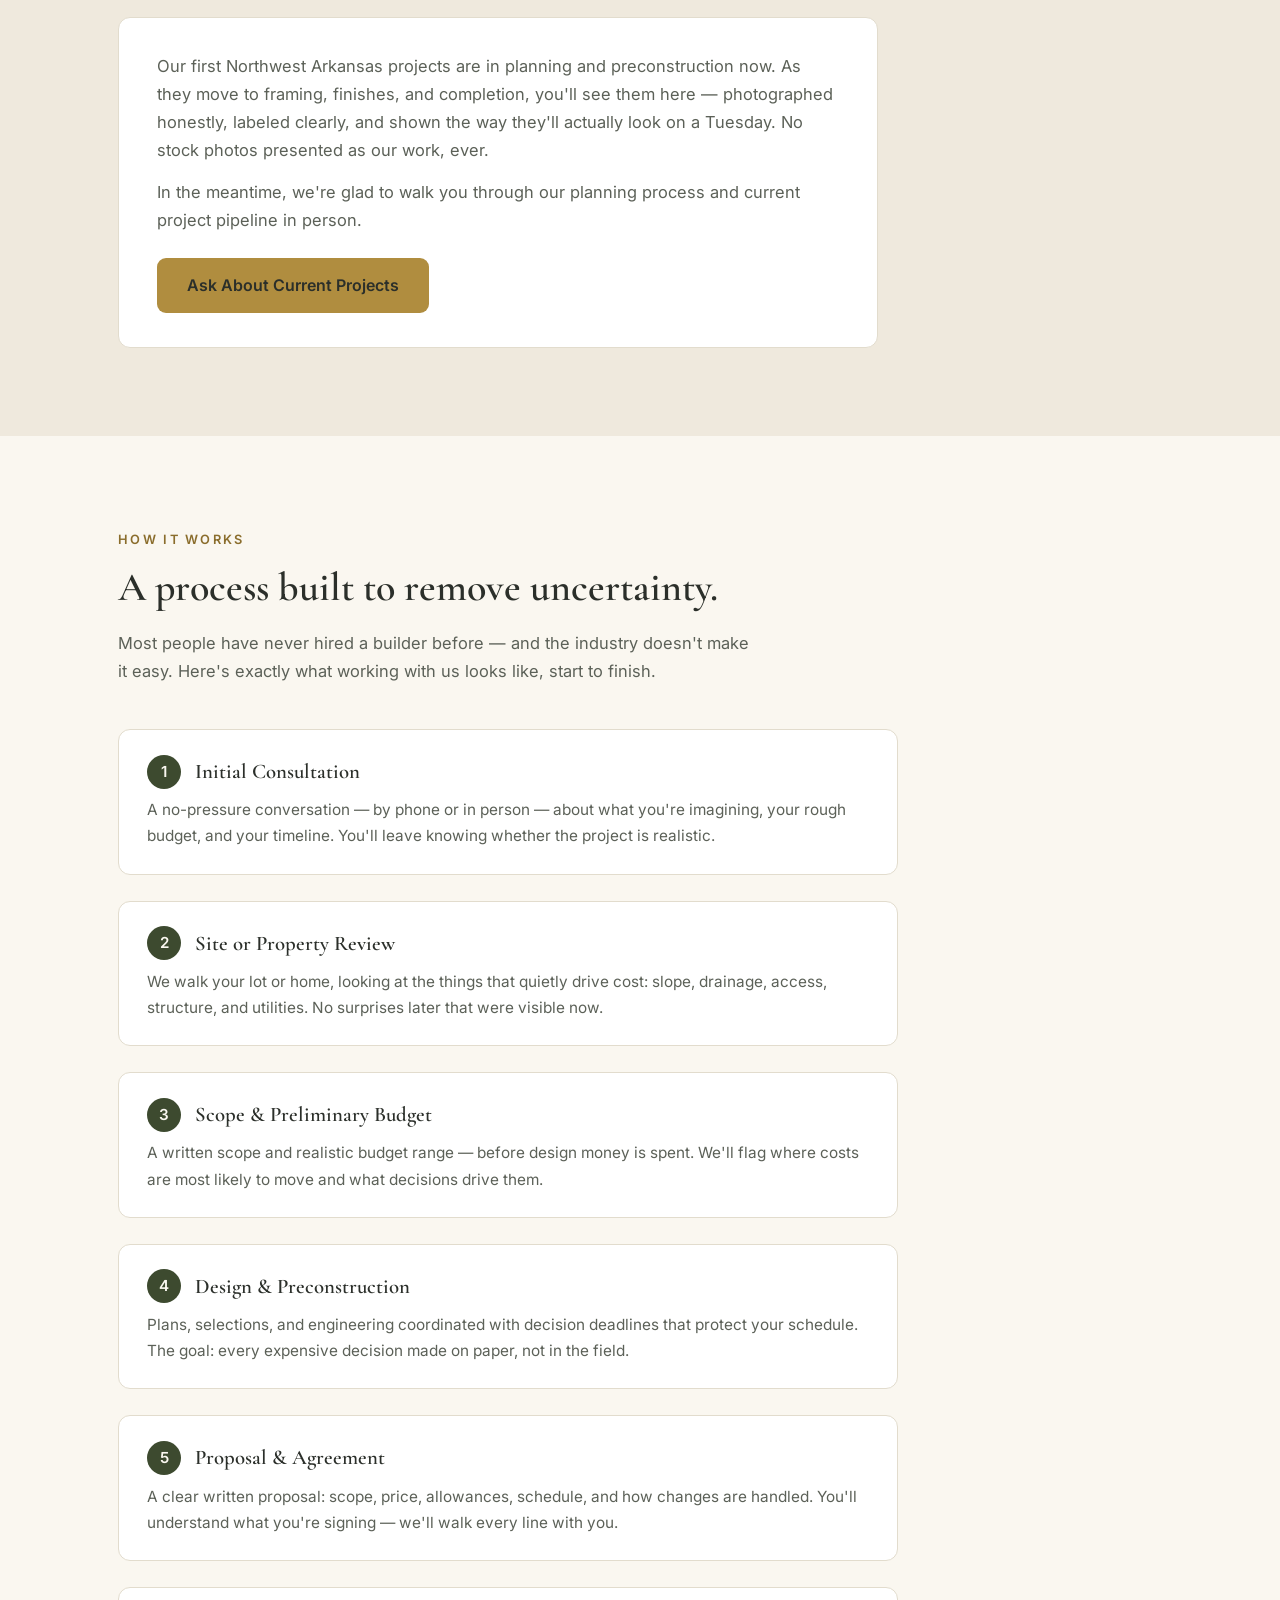
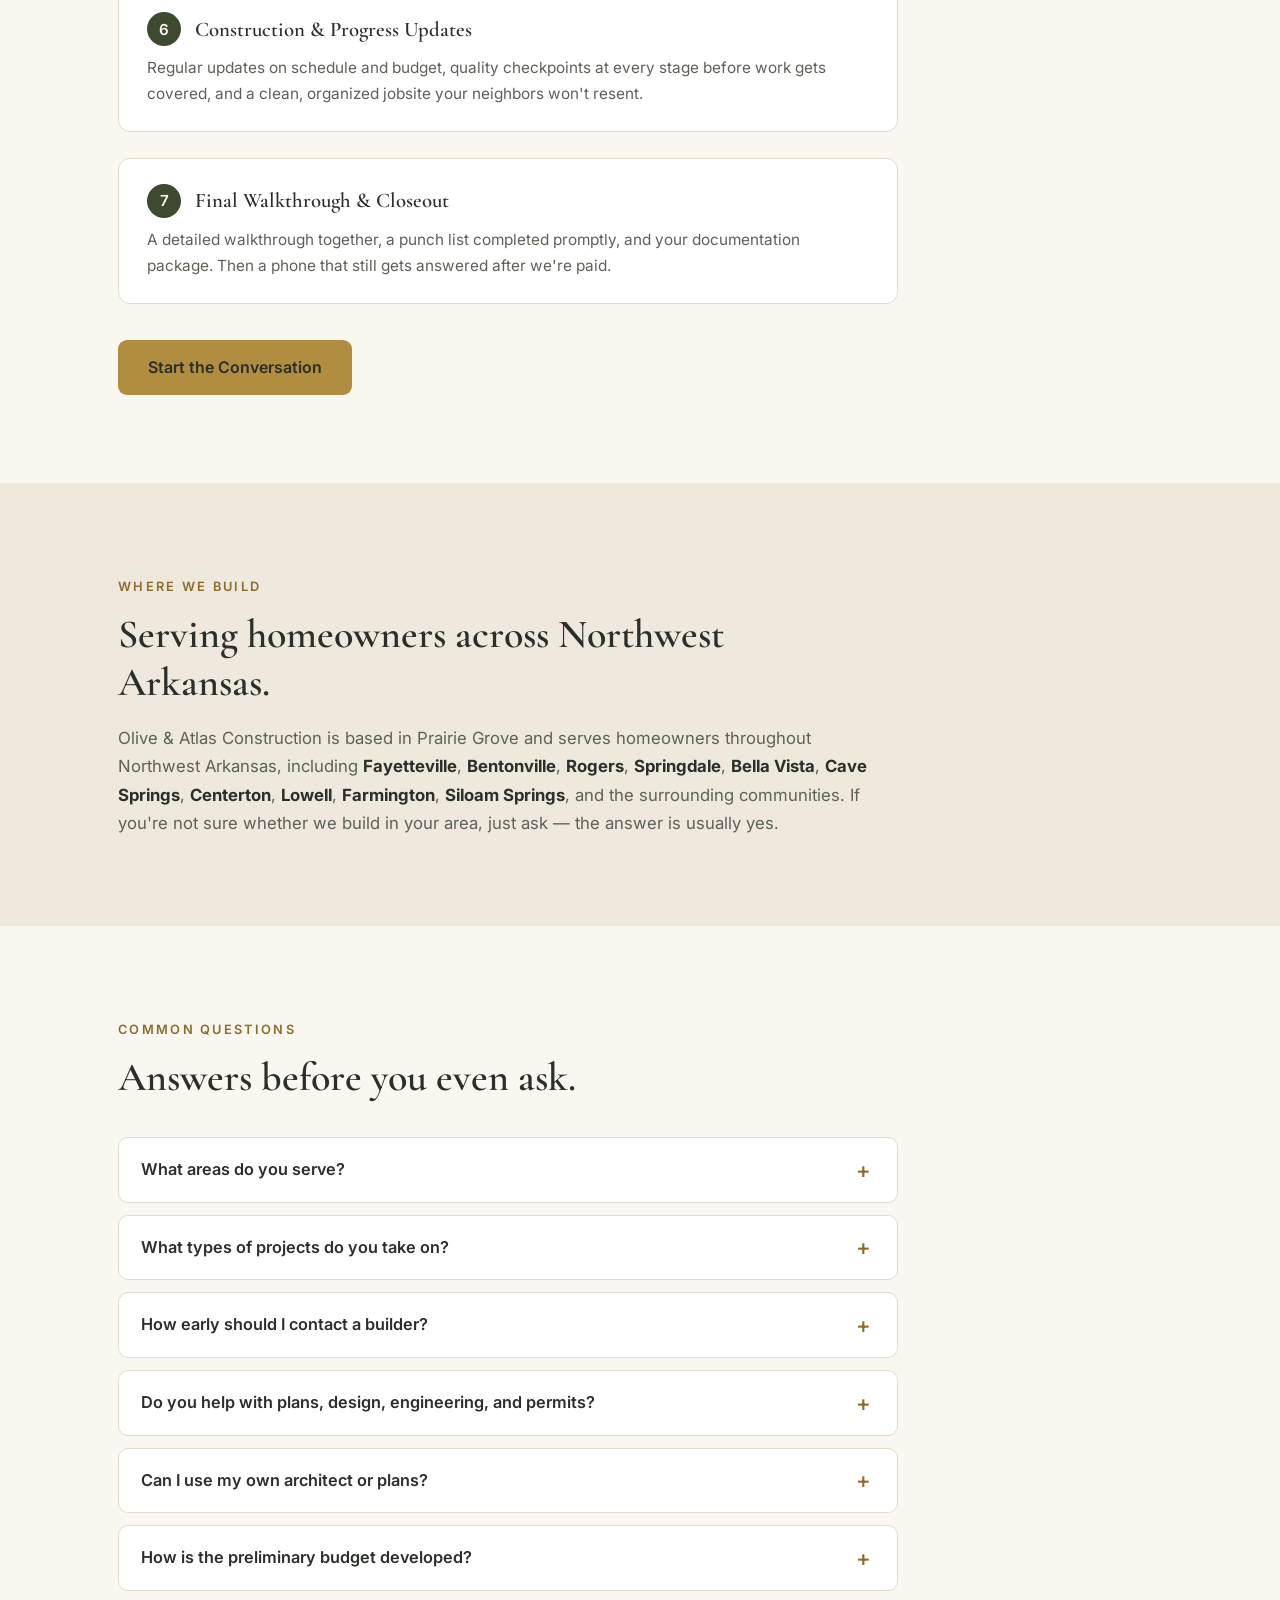
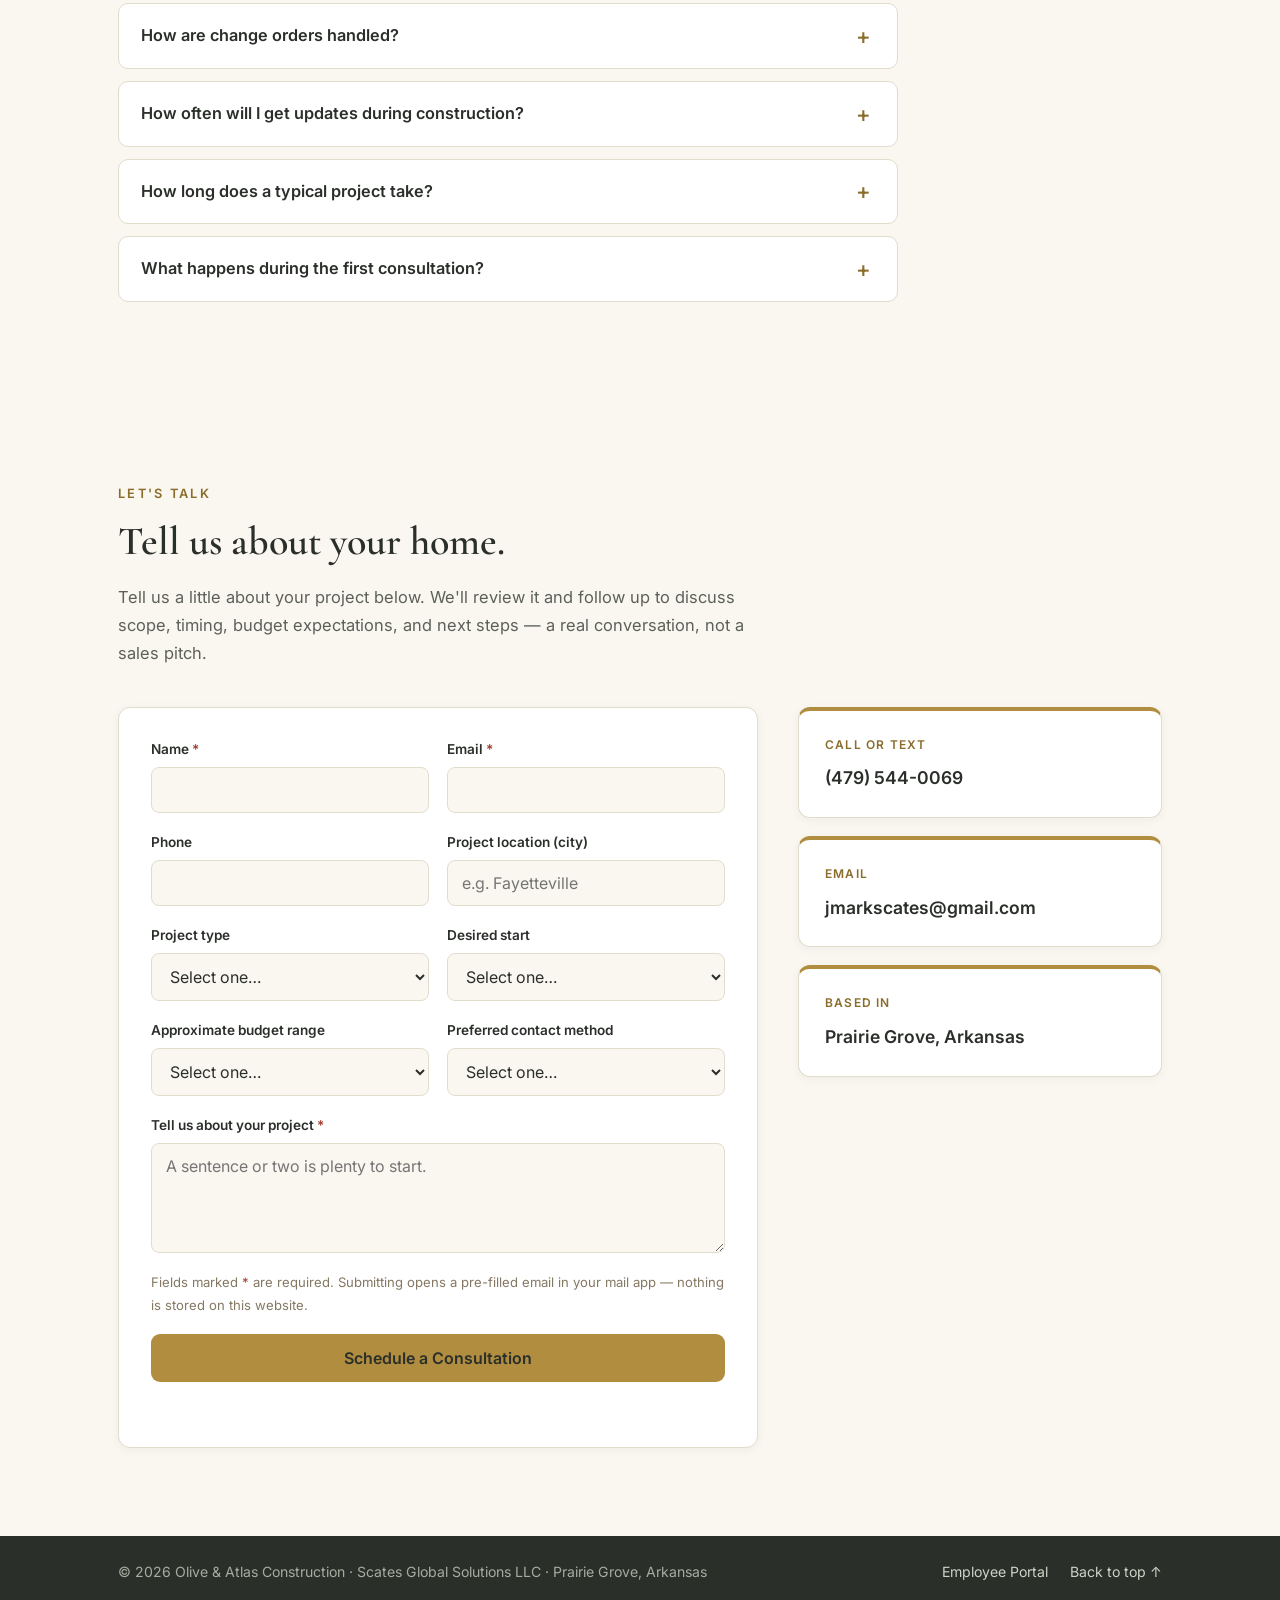
==== commit 83ba72d2: "CRO/SEO/accessibility overhaul: full homepage restructure, contact form, FAQ, process, owner intro, " ====
--- a/index.html
+++ b/index.html
@@ -3,241 +3,619 @@
 <head>
   <meta charset="UTF-8">
   <meta name="viewport" content="width=device-width, initial-scale=1.0">
-  <meta name="description" content="Olive & Atlas Construction — thoughtful residential construction, renovation, and remodeling in Northwest Arkansas. Refined craftsmanship, honest communication, and care for your home and neighborhood.">
-  <title>Olive &amp; Atlas Construction — Thoughtful Building in Northwest Arkansas</title>
+  <title>Olive &amp; Atlas Construction | Custom Home Builder &amp; Renovations in Northwest Arkansas</title>
+  <meta name="description" content="Olive & Atlas Construction is a locally owned residential builder serving Northwest Arkansas — custom homes, renovations, and additions in Fayetteville, Bentonville, Rogers, Springdale, and surrounding communities, built with clear communication and refined craftsmanship.">
+  <link rel="canonical" href="https://josiahscates.github.io/">
+
+  <!-- Open Graph -->
+  <meta property="og:type" content="website">
+  <meta property="og:title" content="Olive & Atlas Construction — Custom Homes & Renovations in Northwest Arkansas">
+  <meta property="og:description" content="Thoughtful construction, refined craftsmanship, and honest guidance for Northwest Arkansas homeowners. Locally owned. Owner-led communication on every project.">
+  <meta property="og:url" content="https://josiahscates.github.io/">
+  <meta property="og:locale" content="en_US">
+
   <link rel="preconnect" href="https://fonts.googleapis.com">
   <link rel="preconnect" href="https://fonts.gstatic.com" crossorigin>
   <link href="https://fonts.googleapis.com/css2?family=Cormorant+Garamond:wght@500;600;700&family=Inter:wght@400;500;600&display=swap" rel="stylesheet">
   <link rel="stylesheet" href="styles.css">
+
+  <!-- Local business structured data -->
+  <script type="application/ld+json">
+  {
+    "@context": "https://schema.org",
+    "@type": "HomeAndConstructionBusiness",
+    "name": "Olive & Atlas Construction",
+    "legalName": "Scates Global Solutions LLC",
+    "url": "https://josiahscates.github.io/",
+    "telephone": "+1-479-544-0069",
+    "email": "jmarkscates@gmail.com",
+    "founder": { "@type": "Person", "name": "Josiah Scates" },
+    "address": {
+      "@type": "PostalAddress",
+      "addressLocality": "Prairie Grove",
+      "addressRegion": "AR",
+      "addressCountry": "US"
+    },
+    "areaServed": [
+      "Fayetteville AR", "Bentonville AR", "Rogers AR", "Springdale AR",
+      "Bella Vista AR", "Cave Springs AR", "Centerton AR", "Lowell AR",
+      "Prairie Grove AR", "Farmington AR", "Siloam Springs AR", "Northwest Arkansas"
+    ],
+    "description": "Locally owned residential construction company serving Northwest Arkansas homeowners with custom homes, renovations, and additions."
+  }
+  </script>
 </head>
-<body>
+<body id="top">
+
+  <a class="skip-link" href="#main">Skip to main content</a>
 
   <header class="topbar">
     <div class="container topbar-inner">
-      <div class="brand">
-        <span class="brand-mark">O·A</span>
+      <a class="brand" href="#top" aria-label="Olive and Atlas Construction — home">
+        <span class="brand-mark" aria-hidden="true">O·A</span>
         <span class="brand-name">Olive &amp; Atlas <span class="brand-sub">Construction</span></span>
-      </div>
-      <nav class="nav">
+      </a>
+      <button class="nav-toggle" aria-expanded="false" aria-controls="site-nav" aria-label="Open menu">
+        <span aria-hidden="true">☰</span>
+      </button>
+      <nav id="site-nav" class="nav" aria-label="Main navigation">
+        <a href="#top">Home</a>
+        <a href="#services">Services</a>
+        <a href="#projects">Projects</a>
+        <a href="#process">Process</a>
         <a href="#about">About</a>
-        <a href="#services">Services</a>
-        <a href="#why">Why Us</a>
-        <a href="#projects">Projects</a>
-        <a href="#promise">Our Promise</a>
+        <a href="#faq">FAQ</a>
+        <a href="#contact">Contact</a>
         <a href="#contact" class="nav-cta">Schedule a Consultation</a>
       </nav>
     </div>
   </header>
 
-  <section class="hero">
-    <div class="container hero-inner">
-      <p class="hero-kicker">Northwest Arkansas · Residential Construction &amp; Renovation</p>
-      <h1>Thoughtful construction.<br>Refined craftsmanship.<br><em>Built with care.</em></h1>
-      <p class="hero-sub">
-        Olive &amp; Atlas delivers high-quality residential construction and renovation with
-        the care, communication, and craftsmanship your home deserves — at a price that
-        feels responsible.
-      </p>
-      <div class="hero-actions">
-        <a href="#contact" class="btn btn-primary">Schedule a Consultation</a>
-        <a href="#promise" class="btn btn-ghost">Our Promise to You</a>
-      </div>
-    </div>
-    <div class="hero-band">
-      <div class="container hero-band-inner">
-        <div><strong>Local &amp; Family-Run</strong><span>Prairie Grove roots</span></div>
-        <div><strong>Craft Over Flash</strong><span>Details you can feel</span></div>
-        <div><strong>Honest Numbers</strong><span>Budgets that hold</span></div>
-        <div><strong>Your Neighborhood</strong><span>Treated like our own</span></div>
-      </div>
-    </div>
-  </section>
-
-  <section id="about" class="section">
-    <div class="container">
-      <div class="section-heading">
-        <span class="eyebrow">Who We Are</span>
-        <h2>Your neighbors, who happen to build beautiful homes.</h2>
-      </div>
-      <div class="about-grid">
-        <div class="about-copy">
+  <main id="main">
+
+    <!-- ============ 2. HERO ============ -->
+    <section class="hero" aria-labelledby="hero-heading">
+      <div class="container hero-inner">
+        <p class="hero-kicker">Custom Homes · Renovations · Additions — Northwest Arkansas</p>
+        <h1 id="hero-heading">Thoughtful construction.<br>Refined craftsmanship.<br><em>Built with care.</em></h1>
+        <p class="hero-sub">
+          Olive &amp; Atlas Construction helps Northwest Arkansas homeowners plan and build
+          custom homes, renovations, and residential projects with clear communication,
+          honest guidance, and craftsmanship that respects your home, your budget, and
+          your vision.
+        </p>
+        <div class="hero-actions">
+          <a href="#contact" class="btn btn-primary">Schedule a Consultation</a>
+          <a href="#process" class="btn btn-ghost">View Our Process</a>
+        </div>
+      </div>
+
+      <!-- ============ 3. TRUST BAR ============ -->
+      <div class="hero-band" role="presentation">
+        <div class="container hero-band-inner">
+          <div><strong>Locally Owned</strong><span>Rooted in Prairie Grove</span></div>
+          <div><strong>Owner-Led Communication</strong><span>You talk to the builder</span></div>
+          <div><strong>Quality Checkpoints</strong><span>Inspected before it's covered</span></div>
+          <div><strong>Clear Documentation</strong><span>Decisions in writing</span></div>
+        </div>
+      </div>
+    </section>
+
+    <!-- ============ 4. SERVICES ============ -->
+    <section id="services" class="section" aria-labelledby="services-heading">
+      <div class="container">
+        <div class="section-heading">
+          <span class="eyebrow">What We Do</span>
+          <h2 id="services-heading">Residential construction, planned properly.</h2>
+          <p class="section-lead">
+            Every service starts the same way: a real conversation about what you want,
+            what it should cost, and whether it's worth doing. Here's how we can help.
+          </p>
+        </div>
+        <div class="cards">
+          <article class="card">
+            <span class="card-num">01</span>
+            <h3>Custom Homes</h3>
+            <p>
+              For homeowners building on their own lot or one we help you find. We plan
+              around how you actually live — sightlines, light, storage, comfort — before
+              the first shovel of dirt moves. The first step is a consultation and a
+              feasibility conversation about your lot and budget.
+            </p>
+            <a class="card-cta" href="#contact">Start planning your home →</a>
+          </article>
+          <article class="card">
+            <span class="card-num">02</span>
+            <h3>Renovations &amp; Remodeling</h3>
+            <p>
+              Kitchens, baths, and whole-home renovations — with honest guidance about
+              which changes genuinely improve daily life and resale, and which just cost
+              money. We start with a walkthrough of your home and a scope conversation.
+            </p>
+            <a class="card-cta" href="#contact">Discuss your renovation →</a>
+          </article>
+          <article class="card">
+            <span class="card-num">03</span>
+            <h3>Additions</h3>
+            <p>
+              More room without moving — additions planned to match your home's structure,
+              proportions, and neighborhood, not bolt-ons that look like afterthoughts.
+              The first step is a site review and preliminary budget range.
+            </p>
+            <a class="card-cta" href="#contact">Request a project review →</a>
+          </article>
+          <article class="card">
+            <span class="card-num">04</span>
+            <h3>Preconstruction &amp; Feasibility</h3>
+            <p>
+              Not sure yet? This is where smart projects start. Lot evaluation, market and
+              budget analysis, scope planning, and design coordination — so you know what's
+              realistic before committing to construction.
+            </p>
+            <a class="card-cta" href="#contact">Request a feasibility review →</a>
+          </article>
+        </div>
+      </div>
+    </section>
+
+    <!-- ============ 5. WHY OLIVE & ATLAS ============ -->
+    <section id="why" class="section section-stone" aria-labelledby="why-heading">
+      <div class="container">
+        <div class="section-heading">
+          <span class="eyebrow">Why Olive &amp; Atlas</span>
+          <h2 id="why-heading">Care is our competitive advantage.</h2>
+        </div>
+        <div class="pillars">
+          <div class="pillar">
+            <h3>You talk to the owner</h3>
+            <p>No account managers, no telephone chains. The person planning your budget and walking your framing is the person who answers your call.</p>
+          </div>
+          <div class="pillar">
+            <h3>Planning before building</h3>
+            <p>Most construction problems are planning problems in disguise. We resolve scope, budget, and decisions on paper — where changes are cheap — before they reach the jobsite.</p>
+          </div>
+          <div class="pillar">
+            <h3>Honest budget conversations</h3>
+            <p>We'll tell you when the premium option is worth it — and when it isn't. Craftsmanship where you'll feel it daily, practicality where you won't.</p>
+          </div>
+          <div class="pillar">
+            <h3>Respect for your home and street</h3>
+            <p>Clean job sites, protected floors, considerate scheduling, and crews your neighbors won't mind seeing. How we work says everything about how we build.</p>
+          </div>
+        </div>
+      </div>
+    </section>
+
+    <!-- ============ 6. OWNER INTRODUCTION ============ -->
+    <section id="about" class="section" aria-labelledby="about-heading">
+      <div class="container">
+        <div class="section-heading">
+          <span class="eyebrow">About the Owner</span>
+          <h2 id="about-heading">Meet Josiah Scates.</h2>
+        </div>
+        <div class="owner-grid">
+          <div class="owner-photo" role="img" aria-label="Owner photo coming soon">
+            <span>Owner photo<br>coming soon</span>
+            <!-- [Add owner photo: replace this placeholder div with <img src="owner.jpg" alt="Josiah Scates, owner of Olive & Atlas Construction">] -->
+          </div>
+          <div class="owner-copy">
+            <p class="owner-quote">
+              "I founded Olive &amp; Atlas Construction because homeowners deserve a
+              construction experience built around clear communication, honest guidance,
+              and craftsmanship that lasts."
+            </p>
+            <p>
+              Olive &amp; Atlas is a family-run company based in Prairie Grove. Before any
+              project begins, we do the homework — studying lots, budgets, and neighborhoods
+              block by block — because a well-planned project is the only kind that finishes
+              well. That planning-first discipline is the foundation of how we build.
+            </p>
+            <p>
+              When you work with Olive &amp; Atlas, you communicate directly with me at every
+              stage: planning, budget, construction, and closeout. My name is on this work,
+              and I treat every home like it's in my own neighborhood — because around here,
+              it usually is.
+            </p>
+            <p class="owner-sig">— Josiah Scates, Owner</p>
+          </div>
+        </div>
+      </div>
+    </section>
+
+    <!-- ============ 7. OUR PROMISE ============ -->
+    <section id="promise" class="section section-olive" aria-labelledby="promise-heading">
+      <div class="container">
+        <div class="section-heading">
+          <span class="eyebrow eyebrow-light">The Olive &amp; Atlas Promise</span>
+          <h2 id="promise-heading">What we owe you on every project.</h2>
+        </div>
+        <ul class="promise-list">
+          <li><strong>The truth about cost.</strong> A real budget before we start, and a straight answer the moment anything threatens it.</li>
+          <li><strong>Decisions in writing.</strong> Scope, selections, and changes documented — so there's never a "we never agreed to that."</li>
+          <li><strong>A clear change-order process.</strong> If something changes, you'll see the cost and schedule impact before work proceeds — never after.</li>
+          <li><strong>Craftsmanship you can inspect.</strong> Walk any stage of the work with us — we hold quality checkpoints before anything gets covered.</li>
+          <li><strong>Guidance, not upselling.</strong> If a cheaper path serves you better, that's the one we'll recommend.</li>
+          <li><strong>Respect for your home and street.</strong> Tidy sites, considerate scheduling, and crews we'd welcome into our own houses.</li>
+          <li><strong>A phone that gets answered.</strong> During your project and after it. Our name is on this work.</li>
+        </ul>
+        <div class="promise-cta">
+          <a href="#contact" class="btn btn-brass">Start Your Project</a>
+        </div>
+      </div>
+    </section>
+
+    <!-- ============ 8. CURRENT WORK & PROJECT HIGHLIGHTS ============ -->
+    <section id="projects" class="section section-stone" aria-labelledby="projects-heading">
+      <div class="container">
+        <div class="section-heading">
+          <span class="eyebrow">Our Work</span>
+          <h2 id="projects-heading">Current work &amp; project highlights.</h2>
+        </div>
+        <div class="projects-status">
           <p>
-            Olive &amp; Atlas Construction is a family-run building company rooted in Prairie
-            Grove and serving the communities of Northwest Arkansas — Fayetteville, Springdale,
-            Rogers, Bentonville, Bella Vista, Siloam Springs, Farmington, and the towns in between.
-            These aren't just markets to us. They're where we live, where our kids grow up,
-            and where we run into our clients at the grocery store.
+            Our first Northwest Arkansas projects are in planning and preconstruction now.
+            As they move to framing, finishes, and completion, you'll see them here —
+            photographed honestly, labeled clearly, and shown the way they'll actually
+            look on a Tuesday. No stock photos presented as our work, ever.
           </p>
           <p>
-            We started this company on a simple conviction: real luxury isn't a bigger price tag.
-            It's proportion and light. It's storage where you need it and quiet where you want it.
-            It's a house that stays dry, comfortable, and solid for decades. Those things come
-            from careful planning and disciplined building — not from spending more.
+            In the meantime, we're glad to walk you through our planning process and
+            current project pipeline in person.
           </p>
-          <p>
-            So that's what we do. We plan every project like it's our own home, we tell you the
-            truth about where money matters and where it doesn't, and we build the details
-            you'll touch every day like someone's going to notice. Because you will.
+          <a href="#contact" class="btn btn-primary">Ask About Current Projects</a>
+        </div>
+        <!--
+        PROJECT CARD TEMPLATE — copy inside the .gallery grid when real projects exist.
+        Every card must carry an accurate status label: Completed / In Progress / Rendering / Inspiration / Sample.
+        [Add project photo] [Confirm project details]
+
+        <div class="gallery">
+          <article class="project-card">
+            <img src="project1.jpg" alt="DESCRIBE THE ACTUAL PHOTO" loading="lazy" width="800" height="600">
+            <div class="project-meta">
+              <span class="project-status">In Progress</span>
+              <h3>Project Name</h3>
+              <p class="project-loc">City, AR · Project type</p>
+              <p>Short honest description of scope and status.</p>
+            </div>
+          </article>
+        </div>
+        -->
+      </div>
+    </section>
+
+    <!-- ============ 9. CONSTRUCTION PROCESS ============ -->
+    <section id="process" class="section" aria-labelledby="process-heading">
+      <div class="container">
+        <div class="section-heading">
+          <span class="eyebrow">How It Works</span>
+          <h2 id="process-heading">A process built to remove uncertainty.</h2>
+          <p class="section-lead">
+            Most people have never hired a builder before — and the industry doesn't make
+            it easy. Here's exactly what working with us looks like, start to finish.
           </p>
         </div>
-        <div class="about-side">
-          <div class="fact"><span class="fact-label">Rooted in</span>Prairie Grove, Arkansas</div>
-          <div class="fact"><span class="fact-label">Serving</span>All of Northwest Arkansas</div>
-          <div class="fact"><span class="fact-label">Registered</span>Arkansas LLC · Est. 2025</div>
-          <div class="fact"><span class="fact-label">Our lens</span>Luxury feel, responsible price</div>
-        </div>
-      </div>
-    </div>
-  </section>
-
-  <section id="services" class="section section-stone">
-    <div class="container">
-      <div class="section-heading">
-        <span class="eyebrow">What We Do</span>
-        <h2>Four ways we can care for your home.</h2>
-      </div>
-      <div class="cards">
-        <div class="card">
-          <span class="card-num">01</span>
-          <h3>New Home Construction</h3>
-          <p>
-            Ground-up homes designed around how you actually live — sightlines, natural light,
-            storage, and comfort planned before the first shovel of dirt moves. Built on lots
-            we've studied block by block.
+        <ol class="process-list">
+          <li>
+            <h3><span class="step-num">1</span>Initial Consultation</h3>
+            <p>A no-pressure conversation — by phone or in person — about what you're imagining, your rough budget, and your timeline. You'll leave knowing whether the project is realistic.</p>
+          </li>
+          <li>
+            <h3><span class="step-num">2</span>Site or Property Review</h3>
+            <p>We walk your lot or home, looking at the things that quietly drive cost: slope, drainage, access, structure, and utilities. No surprises later that were visible now.</p>
+          </li>
+          <li>
+            <h3><span class="step-num">3</span>Scope &amp; Preliminary Budget</h3>
+            <p>A written scope and realistic budget range — before design money is spent. We'll flag where costs are most likely to move and what decisions drive them.</p>
+          </li>
+          <li>
+            <h3><span class="step-num">4</span>Design &amp; Preconstruction</h3>
+            <p>Plans, selections, and engineering coordinated with decision deadlines that protect your schedule. The goal: every expensive decision made on paper, not in the field.</p>
+          </li>
+          <li>
+            <h3><span class="step-num">5</span>Proposal &amp; Agreement</h3>
+            <p>A clear written proposal: scope, price, allowances, schedule, and how changes are handled. You'll understand what you're signing — we'll walk every line with you.</p>
+          </li>
+          <li>
+            <h3><span class="step-num">6</span>Construction &amp; Progress Updates</h3>
+            <p>Regular updates on schedule and budget, quality checkpoints at every stage before work gets covered, and a clean, organized jobsite your neighbors won't resent.</p>
+          </li>
+          <li>
+            <h3><span class="step-num">7</span>Final Walkthrough &amp; Closeout</h3>
+            <p>A detailed walkthrough together, a punch list completed promptly, and your documentation package. Then a phone that still gets answered after we're paid.</p>
+          </li>
+        </ol>
+        <div class="process-cta">
+          <a href="#contact" class="btn btn-primary">Start the Conversation</a>
+        </div>
+      </div>
+    </section>
+
+    <!--
+    ============ 10. TESTIMONIALS — HIDDEN UNTIL REAL ONES EXIST ============
+    Do not publish fabricated testimonials. Uncomment and fill when real quotes are collected.
+    [Add real testimonial] — supports homeowners, contractors, suppliers, professional references.
+
+    <section id="testimonials" class="section section-stone" aria-labelledby="testimonials-heading">
+      <div class="container">
+        <div class="section-heading">
+          <span class="eyebrow">What People Say</span>
+          <h2 id="testimonials-heading">Trusted by homeowners and professionals.</h2>
+        </div>
+        <div class="cards">
+          <blockquote class="testimonial">
+            <p>"REAL QUOTE HERE"</p>
+            <footer>— Name, Role or project relationship, Company if applicable</footer>
+          </blockquote>
+        </div>
+        Future credibility assets go here: [Google review rating] [Professional affiliations]
+        [Supplier relationships] [Licensing information — confirm before displaying]
+        [Insurance information — confirm before displaying]
+      </div>
+    </section>
+    -->
+
+    <!-- ============ 11. SERVICE AREA ============ -->
+    <section id="service-area" class="section section-stone" aria-labelledby="area-heading">
+      <div class="container">
+        <div class="section-heading">
+          <span class="eyebrow">Where We Build</span>
+          <h2 id="area-heading">Serving homeowners across Northwest Arkansas.</h2>
+        </div>
+        <p class="section-lead area-copy">
+          Olive &amp; Atlas Construction is based in Prairie Grove and serves homeowners
+          throughout Northwest Arkansas, including <strong>Fayetteville</strong>,
+          <strong>Bentonville</strong>, <strong>Rogers</strong>, <strong>Springdale</strong>,
+          <strong>Bella Vista</strong>, <strong>Cave Springs</strong>, <strong>Centerton</strong>,
+          <strong>Lowell</strong>, <strong>Farmington</strong>, <strong>Siloam Springs</strong>,
+          and the surrounding communities. If you're not sure whether we build in your area,
+          just ask — the answer is usually yes.
+        </p>
+      </div>
+    </section>
+
+    <!-- ============ 12. FAQ ============ -->
+    <section id="faq" class="section" aria-labelledby="faq-heading">
+      <div class="container">
+        <div class="section-heading">
+          <span class="eyebrow">Common Questions</span>
+          <h2 id="faq-heading">Answers before you even ask.</h2>
+        </div>
+        <div class="faq-list">
+          <details>
+            <summary>What areas do you serve?</summary>
+            <p>All of Northwest Arkansas — Fayetteville, Bentonville, Rogers, Springdale, Bella Vista, Cave Springs, Centerton, Lowell, Prairie Grove, Farmington, Siloam Springs, and nearby communities.</p>
+          </details>
+          <details>
+            <summary>What types of projects do you take on?</summary>
+            <p>Custom homes, renovations, remodels, additions, and preconstruction planning. If you're unsure whether your project fits, a quick phone call will sort it out.</p>
+          </details>
+          <details>
+            <summary>How early should I contact a builder?</summary>
+            <p>Earlier than you think — ideally before you buy a lot or finalize plans. The cheapest problems to fix are the ones caught during planning, and early feasibility review is one of the most valuable things we do.</p>
+          </details>
+          <details>
+            <summary>Do you help with plans, design, engineering, and permits?</summary>
+            <p>Yes — we coordinate design, engineering, and permitting as part of preconstruction, and we're glad to work alongside an architect or designer you've already chosen.</p>
+          </details>
+          <details>
+            <summary>Can I use my own architect or plans?</summary>
+            <p>Absolutely. We'll review your existing plans, flag anything that affects cost or constructability, and build from them.</p>
+          </details>
+          <details>
+            <summary>How is the preliminary budget developed?</summary>
+            <p>From a written scope, current local costs, and your site's specifics — not a generic square-foot number. We'll also tell you which parts of the budget are firm and which could move, and what decisions control them.</p>
+          </details>
+          <details>
+            <summary>How are change orders handled?</summary>
+            <p>In writing, before the work happens. You'll see the cost and schedule impact of any change and approve it first — no surprise invoices at the end.</p>
+          </details>
+          <details>
+            <summary>How often will I get updates during construction?</summary>
+            <p>On a regular schedule you can count on, plus immediately whenever something needs your decision. You'll always know where the project stands, and you talk directly with the owner.</p>
+          </details>
+          <details>
+            <summary>How long does a typical project take?</summary>
+            <p>It depends on scope — a renovation and a full custom home are very different animals. What we commit to: a realistic schedule up front, honest updates when anything shifts, and no schedule promises we can't keep.</p>
+          </details>
+          <details>
+            <summary>What happens during the first consultation?</summary>
+            <p>We listen. You tell us what you're imagining, we ask questions about how you live, your budget comfort zone, and your timeline — and we give you an honest read on feasibility. No pressure, no obligation, no fee.</p>
+          </details>
+        </div>
+      </div>
+    </section>
+
+    <!-- ============ 13/14. FINAL CTA + CONTACT ============ -->
+    <section id="contact" class="section section-contact" aria-labelledby="contact-heading">
+      <div class="container">
+        <div class="section-heading">
+          <span class="eyebrow">Let's Talk</span>
+          <h2 id="contact-heading">Tell us about your home.</h2>
+          <p class="section-lead">
+            Tell us a little about your project below. We'll review it and follow up to
+            discuss scope, timing, budget expectations, and next steps — a real conversation,
+            not a sales pitch.
           </p>
         </div>
-        <div class="card">
-          <span class="card-num">02</span>
-          <h3>Renovations</h3>
-          <p>
-            Breathing new life into good bones. We renovate with respect for what your home
-            already is — and honest guidance about which changes will genuinely improve
-            your daily life and which ones just cost money.
-          </p>
-        </div>
-        <div class="card">
-          <span class="card-num">03</span>
-          <h3>Remodeling &amp; Additions</h3>
-          <p>
-            Kitchens, baths, and the spaces you use most — remodeled with the finish quality
-            of a luxury build and the budget discipline of someone spending their own money.
-            Because that's how we treat it.
-          </p>
-        </div>
-        <div class="card">
-          <span class="card-num">04</span>
-          <h3>Project Planning &amp; Management</h3>
-          <p>
-            Already have plans or a builder gap to fill? We bring structured scheduling,
-            trade coordination, and stage-by-stage quality checks — so problems get caught
-            before they get covered up.
-          </p>
-        </div>
-      </div>
-    </div>
-  </section>
-
-  <section id="why" class="section">
-    <div class="container">
-      <div class="section-heading">
-        <span class="eyebrow">Why Olive &amp; Atlas</span>
-        <h2>Care is our competitive advantage.</h2>
-      </div>
-      <div class="pillars">
-        <div class="pillar">
-          <h3>We treat your home like ours</h3>
-          <p>Clean job sites, protected floors, respectful crews, and neighbors who aren't sorry we showed up. How we work in your home says everything about how we'll build it.</p>
-        </div>
-        <div class="pillar">
-          <h3>We communicate like adults</h3>
-          <p>You'll always know where your project stands, what's next, and what it costs. No vanishing acts, no surprise invoices, no "we'll figure it out later."</p>
-        </div>
-        <div class="pillar">
-          <h3>We sweat the details</h3>
-          <p>Reveals that line up. Doors that close softly. Trim that meets clean. The small things aren't small — they're the difference between a house and a home you love.</p>
-        </div>
-        <div class="pillar">
-          <h3>We spend your money carefully</h3>
-          <p>We'll tell you when the premium option is worth it — and when it isn't. Luxury where you'll feel it daily, practicality where you won't. That's how quality stays affordable.</p>
-        </div>
-      </div>
-    </div>
-  </section>
-
-  <section id="projects" class="section section-stone">
-    <div class="container">
-      <div class="section-heading">
-        <span class="eyebrow">Our Work</span>
-        <h2>Projects taking shape.</h2>
-      </div>
-      <p class="section-lead">
-        Our first Northwest Arkansas builds are underway. As they finish, you'll find them
-        here — photographed honestly, the way they'll actually look on a Tuesday.
-      </p>
-      <div class="gallery">
-        <div class="gallery-tile"><span>Coming Soon</span></div>
-        <div class="gallery-tile"><span>Coming Soon</span></div>
-        <div class="gallery-tile"><span>Coming Soon</span></div>
-      </div>
-    </div>
-  </section>
-
-  <section id="promise" class="section section-olive">
-    <div class="container">
-      <div class="section-heading">
-        <span class="eyebrow eyebrow-light">The Olive &amp; Atlas Promise</span>
-        <h2>What we owe you on every project.</h2>
-      </div>
-      <ul class="promise-list">
-        <li><strong>The truth about cost.</strong> A real budget before we start, and a straight answer the moment anything threatens it.</li>
-        <li><strong>Respect for your home and street.</strong> Tidy sites, considerate scheduling, and crews we'd welcome into our own houses.</li>
-        <li><strong>Craftsmanship you can inspect.</strong> Walk any stage of the work with us — we hold quality checkpoints before anything gets covered.</li>
-        <li><strong>Guidance, not upselling.</strong> If a cheaper path serves you better, that's the one we'll recommend.</li>
-        <li><strong>A phone that gets answered.</strong> During your project and after it. Our name is on this work.</li>
-      </ul>
-      <div class="promise-cta">
-        <a href="#contact" class="btn btn-brass">Start Your Project</a>
-      </div>
-    </div>
-  </section>
-
-  <section id="contact" class="section section-contact">
-    <div class="container">
-      <div class="section-heading">
-        <span class="eyebrow">Let's Talk</span>
-        <h2>Tell us about your home.</h2>
-      </div>
-      <p class="section-lead">
-        Whether it's a lot you're dreaming about, a kitchen that's overdue, or a whole-home
-        build — we'd love to hear what you're imagining. No pressure, no obligation.
-        Just a real conversation about your home.
-      </p>
-      <div class="contact-grid">
-        <a class="contact-item" href="tel:+14795440069">
-          <span class="contact-label">Call or Text</span>
-          (479) 544-0069
-        </a>
-        <a class="contact-item" href="mailto:jmarkscates@gmail.com">
-          <span class="contact-label">Email</span>
-          jmarkscates@gmail.com
-        </a>
-        <div class="contact-item">
-          <span class="contact-label">Where We Build</span>
-          Prairie Grove &amp; Northwest Arkansas
-        </div>
-      </div>
-    </div>
-  </section>
-
+
+        <div class="contact-layout">
+          <form class="contact-form" id="project-form" novalidate>
+            <div class="form-row">
+              <div class="form-field">
+                <label for="f-name">Name <span class="req" aria-hidden="true">*</span></label>
+                <input type="text" id="f-name" name="name" required autocomplete="name">
+              </div>
+              <div class="form-field">
+                <label for="f-email">Email <span class="req" aria-hidden="true">*</span></label>
+                <input type="email" id="f-email" name="email" required autocomplete="email">
+              </div>
+            </div>
+            <div class="form-row">
+              <div class="form-field">
+                <label for="f-phone">Phone</label>
+                <input type="tel" id="f-phone" name="phone" autocomplete="tel">
+              </div>
+              <div class="form-field">
+                <label for="f-location">Project location (city)</label>
+                <input type="text" id="f-location" name="location" placeholder="e.g. Fayetteville">
+              </div>
+            </div>
+            <div class="form-row">
+              <div class="form-field">
+                <label for="f-type">Project type</label>
+                <select id="f-type" name="type">
+                  <option value="">Select one…</option>
+                  <option>Custom home</option>
+                  <option>Renovation / remodel</option>
+                  <option>Addition</option>
+                  <option>Lot / feasibility review</option>
+                  <option>Not sure yet</option>
+                </select>
+              </div>
+              <div class="form-field">
+                <label for="f-start">Desired start</label>
+                <select id="f-start" name="start">
+                  <option value="">Select one…</option>
+                  <option>As soon as possible</option>
+                  <option>3–6 months</option>
+                  <option>6–12 months</option>
+                  <option>Just planning ahead</option>
+                </select>
+              </div>
+            </div>
+            <div class="form-row">
+              <div class="form-field">
+                <label for="f-budget">Approximate budget range</label>
+                <select id="f-budget" name="budget">
+                  <option value="">Select one…</option>
+                  <option>Under $100k</option>
+                  <option>$100k–$300k</option>
+                  <option>$300k–$600k</option>
+                  <option>$600k+</option>
+                  <option>Need guidance</option>
+                </select>
+              </div>
+              <div class="form-field">
+                <label for="f-contact-pref">Preferred contact method</label>
+                <select id="f-contact-pref" name="contactPref">
+                  <option value="">Select one…</option>
+                  <option>Phone call</option>
+                  <option>Text</option>
+                  <option>Email</option>
+                </select>
+              </div>
+            </div>
+            <div class="form-field">
+              <label for="f-desc">Tell us about your project <span class="req" aria-hidden="true">*</span></label>
+              <textarea id="f-desc" name="description" rows="4" required placeholder="A sentence or two is plenty to start."></textarea>
+            </div>
+            <p class="form-note">Fields marked <span class="req">*</span> are required. Submitting opens a pre-filled email in your mail app — nothing is stored on this website.</p>
+            <button type="submit" class="btn btn-primary">Schedule a Consultation</button>
+            <p class="form-status" id="form-status" role="status" aria-live="polite"></p>
+          </form>
+
+          <div class="contact-side">
+            <a class="contact-item" href="tel:+14795440069">
+              <span class="contact-label">Call or Text</span>
+              (479) 544-0069
+            </a>
+            <a class="contact-item" href="mailto:jmarkscates@gmail.com">
+              <span class="contact-label">Email</span>
+              jmarkscates@gmail.com
+            </a>
+            <div class="contact-item">
+              <span class="contact-label">Based In</span>
+              Prairie Grove, Arkansas
+            </div>
+          </div>
+        </div>
+      </div>
+    </section>
+
+  </main>
+
+  <!-- ============ 15. FOOTER ============ -->
   <footer class="footer">
     <div class="container footer-inner">
       <span>&copy; 2026 Olive &amp; Atlas Construction · Scates Global Solutions LLC · Prairie Grove, Arkansas</span>
       <span class="footer-links">
         <a href="portal.html">Employee Portal</a>
-        <a href="#top" onclick="window.scrollTo({top:0,behavior:'smooth'});return false;">Back to top ↑</a>
+        <a href="#top">Back to top ↑</a>
       </span>
     </div>
   </footer>
 
+  <!-- FAQ structured data (mirrors visible FAQ content) -->
+  <script type="application/ld+json">
+  {
+    "@context": "https://schema.org",
+    "@type": "FAQPage",
+    "mainEntity": [
+      {"@type": "Question", "name": "What areas do you serve?", "acceptedAnswer": {"@type": "Answer", "text": "All of Northwest Arkansas — Fayetteville, Bentonville, Rogers, Springdale, Bella Vista, Cave Springs, Centerton, Lowell, Prairie Grove, Farmington, Siloam Springs, and nearby communities."}},
+      {"@type": "Question", "name": "What types of projects do you take on?", "acceptedAnswer": {"@type": "Answer", "text": "Custom homes, renovations, remodels, additions, and preconstruction planning."}},
+      {"@type": "Question", "name": "How early should I contact a builder?", "acceptedAnswer": {"@type": "Answer", "text": "Earlier than you think — ideally before you buy a lot or finalize plans. Early feasibility review catches the cheapest problems to fix."}},
+      {"@type": "Question", "name": "Do you help with plans, design, engineering, and permits?", "acceptedAnswer": {"@type": "Answer", "text": "Yes — we coordinate design, engineering, and permitting as part of preconstruction, and we work alongside architects and designers you've already chosen."}},
+      {"@type": "Question", "name": "How are change orders handled?", "acceptedAnswer": {"@type": "Answer", "text": "In writing, before the work happens. You see the cost and schedule impact of any change and approve it first."}},
+      {"@type": "Question", "name": "What happens during the first consultation?", "acceptedAnswer": {"@type": "Answer", "text": "We listen, ask questions about how you live, your budget comfort zone, and your timeline — and give you an honest read on feasibility. No pressure, no obligation, no fee."}}
+    ]
+  }
+  </script>
+
+  <script>
+    // Mobile nav toggle
+    (function () {
+      var toggle = document.querySelector('.nav-toggle');
+      var nav = document.getElementById('site-nav');
+      toggle.addEventListener('click', function () {
+        var open = nav.classList.toggle('nav-open');
+        toggle.setAttribute('aria-expanded', open ? 'true' : 'false');
+        toggle.setAttribute('aria-label', open ? 'Close menu' : 'Open menu');
+      });
+      nav.addEventListener('click', function (e) {
+        if (e.target.tagName === 'A') {
+          nav.classList.remove('nav-open');
+          toggle.setAttribute('aria-expanded', 'false');
+        }
+      });
+    })();
+
+    // Contact form → composes a pre-filled email (static site: no backend).
+    // To switch to a form service later, replace this handler with a normal POST action.
+    (function () {
+      var form = document.getElementById('project-form');
+      var status = document.getElementById('form-status');
+      form.addEventListener('submit', function (e) {
+        e.preventDefault();
+        var name = form.name.value.trim();
+        var email = form.email.value.trim();
+        var desc = form.description.value.trim();
+        if (!name || !email || !desc) {
+          status.textContent = 'Please fill in your name, email, and a short project description.';
+          status.className = 'form-status form-error';
+          return;
+        }
+        var lines = [
+          'Name: ' + name,
+          'Email: ' + email,
+          'Phone: ' + (form.phone.value || '—'),
+          'Project location: ' + (form.location.value || '—'),
+          'Project type: ' + (form.type.value || '—'),
+          'Desired start: ' + (form.start.value || '—'),
+          'Budget range: ' + (form.budget.value || '—'),
+          'Preferred contact: ' + (form.contactPref.value || '—'),
+          '',
+          'Project description:',
+          desc
+        ];
+        var subject = encodeURIComponent('Consultation request — ' + name);
+        var body = encodeURIComponent(lines.join('\n'));
+        window.location.href = 'mailto:jmarkscates@gmail.com?subject=' + subject + '&body=' + body;
+        status.textContent = 'Your email app should open with your details filled in. If it doesn\'t, email us directly at jmarkscates@gmail.com or call (479) 544-0069.';
+        status.className = 'form-status form-success';
+      });
+    })();
+  </script>
+
 </body>
 </html>
--- a/styles.css
+++ b/styles.css
@@ -11,8 +11,23 @@
   --slate-soft: #5c6158;
   --brass: #b08d3f;
   --brass-light: #c9a755;
+  --brass-text: #8a6d2c;   /* darker brass for small text — WCAG AA on cream/white */
+  --taupe-text: #857863;   /* darker taupe for small labels — WCAG AA on white */
   --line: #e2dccd;
   --radius: 12px;
+}
+
+/* Accessibility base */
+.skip-link {
+  position: absolute; left: -9999px; top: 0; z-index: 100;
+  background: var(--olive-deep); color: var(--cream);
+  padding: 10px 18px; border-radius: 0 0 8px 0; text-decoration: none; font-weight: 600;
+}
+.skip-link:focus { left: 0; }
+:focus-visible { outline: 3px solid var(--brass); outline-offset: 2px; }
+@media (prefers-reduced-motion: reduce) {
+  html { scroll-behavior: auto; }
+  *, *::before, *::after { transition: none !important; animation: none !important; }
 }
 
 * { margin: 0; padding: 0; box-sizing: border-box; }
@@ -94,11 +109,11 @@
   transition: transform .12s, background .15s, border-color .15s;
 }
 .btn:hover { transform: translateY(-1px); }
-.btn-primary { background: var(--brass); color: #fff; }
+.btn-primary { background: var(--brass); color: var(--slate); }
 .btn-primary:hover { background: var(--brass-light); }
 .btn-ghost { border: 1px solid rgba(250,247,240,.4); color: var(--cream); }
 .btn-ghost:hover { border-color: var(--brass-light); color: #fff; }
-.btn-brass { background: var(--brass); color: #fff; }
+.btn-brass { background: var(--brass); color: var(--slate); }
 .btn-brass:hover { background: var(--brass-light); }
 
 .hero-band { background: rgba(0,0,0,.18); border-top: 1px solid rgba(250,247,240,.12); }
@@ -116,7 +131,7 @@
 .section-heading { max-width: 720px; }
 .eyebrow {
   display: inline-block; font-size: .8rem; letter-spacing: .18em;
-  text-transform: uppercase; font-weight: 600; color: var(--brass);
+  text-transform: uppercase; font-weight: 600; color: var(--brass-text);
   margin-bottom: 12px;
 }
 .eyebrow-light { color: var(--brass-light); }
@@ -141,7 +156,7 @@
 }
 .fact-label {
   display: block; font-size: .75rem; text-transform: uppercase;
-  letter-spacing: .1em; color: var(--taupe); font-weight: 600;
+  letter-spacing: .1em; color: var(--taupe-text); font-weight: 600;
 }
 
 /* ---------- Service cards ---------- */
@@ -156,7 +171,7 @@
 }
 .card-num {
   font-family: "Cormorant Garamond", Georgia, serif;
-  font-size: 1.1rem; font-weight: 700; color: var(--brass);
+  font-size: 1.1rem; font-weight: 700; color: var(--brass-text);
   letter-spacing: .06em;
 }
 .card h3 { color: var(--slate); font-size: 1.35rem; font-weight: 600; margin: 8px 0 10px; }
@@ -190,7 +205,7 @@
 }
 .gallery-tile span {
   font-family: "Cormorant Garamond", Georgia, serif;
-  color: #8d8168; font-weight: 600; letter-spacing: .12em;
+  color: #6f6450; font-weight: 600; letter-spacing: .12em;
   text-transform: uppercase; font-size: .95rem;
 }
 
@@ -236,7 +251,7 @@
 a.contact-item:hover { transform: translateY(-2px); border-top-color: var(--olive); }
 .contact-label {
   display: block; font-size: .75rem; text-transform: uppercase;
-  letter-spacing: .1em; color: var(--brass); margin-bottom: 8px; font-weight: 600;
+  letter-spacing: .1em; color: var(--brass-text); margin-bottom: 8px; font-weight: 600;
 }
 
 /* ---------- Footer ---------- */
@@ -280,7 +295,7 @@
   font-size: .75rem; font-weight: 600; padding: 2px 8px; border-radius: 5px;
   margin-right: 10px; text-transform: uppercase; letter-spacing: .04em;
 }
-.portal-fineprint { font-size: .8rem; color: var(--taupe); margin-top: 10px; }
+.portal-fineprint { font-size: .8rem; color: var(--taupe-text); margin-top: 10px; }
 .portal-grid {
   display: grid; grid-template-columns: repeat(auto-fill, minmax(270px, 1fr));
   gap: 18px; margin-top: 22px;
@@ -297,11 +312,11 @@
 .portal-tile p { color: var(--slate-soft); font-size: .88rem; flex: 1; }
 .tile-pending {
   align-self: flex-start; font-size: .75rem; font-weight: 600;
-  color: var(--taupe); background: var(--stone);
+  color: var(--taupe-text); background: var(--stone);
   padding: 4px 10px; border-radius: 5px; letter-spacing: .03em;
 }
 .tile-go {
-  align-self: flex-start; font-size: .8rem; font-weight: 600; color: var(--brass);
+  align-self: flex-start; font-size: .8rem; font-weight: 600; color: var(--brass-text);
 }
 .portal-tile-link { transition: transform .12s, border-color .15s; }
 .portal-tile-link:hover { transform: translateY(-2px); border-color: var(--brass); }
@@ -318,11 +333,169 @@
 }
 .portal-security strong { color: var(--slate); }
 
+/* ---------- Nav toggle (mobile) ---------- */
+.nav-toggle {
+  display: none; background: none; border: 1px solid var(--line);
+  border-radius: 8px; font-size: 1.3rem; color: var(--slate);
+  padding: 8px 14px; cursor: pointer; min-width: 48px; min-height: 44px;
+}
+
+/* ---------- Service card CTA ---------- */
+.card-cta {
+  display: inline-block; margin-top: 14px; font-size: .92rem; font-weight: 600;
+  color: var(--brass-text); text-decoration: none;
+}
+.card-cta:hover { color: var(--olive-deep); }
+
+/* ---------- Owner section ---------- */
+.owner-grid {
+  display: grid; grid-template-columns: 1fr 2fr; gap: 48px; margin-top: 40px;
+  align-items: start;
+}
+.owner-photo {
+  aspect-ratio: 4 / 5; border-radius: var(--radius);
+  background: linear-gradient(150deg, #e7e0d1 0%, #d3c9b3 100%);
+  border: 1px dashed var(--taupe);
+  display: flex; align-items: center; justify-content: center; text-align: center;
+}
+.owner-photo span {
+  font-family: "Cormorant Garamond", Georgia, serif;
+  color: #6f6450; font-weight: 600; letter-spacing: .08em;
+  text-transform: uppercase; font-size: .9rem; line-height: 1.8;
+}
+.owner-quote {
+  font-family: "Cormorant Garamond", Georgia, serif;
+  font-size: 1.5rem; font-style: italic; color: var(--olive-deep);
+  line-height: 1.45; margin-bottom: 20px;
+}
+.owner-copy p { color: var(--slate-soft); }
+.owner-copy p + p { margin-top: 14px; }
+.owner-sig { font-weight: 600; color: var(--slate) !important; margin-top: 18px; }
+
+/* ---------- Projects status panel ---------- */
+.projects-status {
+  background: #fff; border: 1px solid var(--line); border-radius: var(--radius);
+  padding: 34px 38px; margin-top: 36px; max-width: 760px;
+}
+.projects-status p { color: var(--slate-soft); }
+.projects-status p + p { margin-top: 14px; }
+.projects-status .btn { margin-top: 24px; }
+.project-card {
+  background: #fff; border: 1px solid var(--line); border-radius: var(--radius);
+  overflow: hidden;
+}
+.project-card img { width: 100%; height: auto; display: block; }
+.project-meta { padding: 18px 20px; }
+.project-status {
+  display: inline-block; font-size: .74rem; font-weight: 600; letter-spacing: .06em;
+  text-transform: uppercase; color: var(--olive-deep); background: var(--stone);
+  padding: 3px 10px; border-radius: 5px; margin-bottom: 8px;
+}
+.project-loc { font-size: .85rem; color: var(--taupe-text); }
+
+/* ---------- Process ---------- */
+.process-list {
+  list-style: none; margin-top: 44px; max-width: 780px;
+  display: flex; flex-direction: column; gap: 26px;
+}
+.process-list li {
+  background: #fff; border: 1px solid var(--line); border-radius: var(--radius);
+  padding: 24px 28px;
+}
+.process-list h3 {
+  display: flex; align-items: center; gap: 14px;
+  font-size: 1.3rem; font-weight: 600; color: var(--slate); margin-bottom: 8px;
+}
+.step-num {
+  font-family: "Inter", system-ui, sans-serif;
+  flex: 0 0 auto; width: 34px; height: 34px; border-radius: 50%;
+  background: var(--olive-deep); color: var(--cream);
+  display: flex; align-items: center; justify-content: center;
+  font-size: .95rem; font-weight: 600;
+}
+.process-list p { color: var(--slate-soft); font-size: .96rem; }
+.process-cta { margin-top: 36px; }
+
+/* ---------- Testimonials (future) ---------- */
+.testimonial {
+  background: #fff; border: 1px solid var(--line); border-radius: var(--radius);
+  padding: 26px 28px; font-style: italic; color: var(--slate-soft);
+}
+.testimonial footer { margin-top: 14px; font-style: normal; font-weight: 600; color: var(--slate); }
+
+/* ---------- Service area ---------- */
+.area-copy { max-width: 760px; font-size: 1.05rem; }
+.area-copy strong { color: var(--slate); }
+
+/* ---------- FAQ ---------- */
+.faq-list { margin-top: 36px; max-width: 780px; display: flex; flex-direction: column; gap: 12px; }
+.faq-list details {
+  background: #fff; border: 1px solid var(--line); border-radius: 10px;
+  padding: 0 22px;
+}
+.faq-list summary {
+  cursor: pointer; font-weight: 600; color: var(--slate); font-size: 1.02rem;
+  padding: 18px 0; list-style: none; position: relative; padding-right: 34px;
+  min-height: 44px; display: flex; align-items: center;
+}
+.faq-list summary::-webkit-details-marker { display: none; }
+.faq-list summary::after {
+  content: "+"; position: absolute; right: 4px;
+  font-size: 1.4rem; color: var(--brass-text); font-weight: 500;
+}
+.faq-list details[open] summary::after { content: "−"; }
+.faq-list details p { color: var(--slate-soft); font-size: .96rem; padding: 0 0 20px; }
+
+/* ---------- Contact form ---------- */
+.contact-layout {
+  display: grid; grid-template-columns: 3fr 2fr; gap: 40px; margin-top: 40px;
+  align-items: start;
+}
+.contact-form {
+  background: #fff; border: 1px solid var(--line); border-radius: var(--radius);
+  padding: 30px 32px; box-shadow: 0 2px 10px rgba(43,47,42,.05);
+}
+.form-row { display: grid; grid-template-columns: 1fr 1fr; gap: 18px; }
+.form-field { margin-bottom: 18px; display: flex; flex-direction: column; }
+.form-field label {
+  font-size: .85rem; font-weight: 600; color: var(--slate); margin-bottom: 6px;
+}
+.req { color: #a33d2e; }
+.form-field input, .form-field select, .form-field textarea {
+  font-family: inherit; font-size: 1rem; color: var(--slate);
+  background: var(--cream); border: 1px solid var(--line); border-radius: 8px;
+  padding: 12px 14px; min-height: 46px;
+}
+.form-field textarea { resize: vertical; min-height: 110px; }
+.form-field input:focus, .form-field select:focus, .form-field textarea:focus {
+  outline: 3px solid var(--brass); outline-offset: 1px; border-color: var(--brass);
+}
+.form-note { font-size: .82rem; color: var(--taupe-text); margin: 4px 0 18px; }
+.contact-form .btn { border: none; cursor: pointer; font-family: inherit; width: 100%; }
+.form-status { margin-top: 14px; font-size: .92rem; min-height: 1.4em; }
+.form-success { color: var(--olive-deep); font-weight: 600; }
+.form-error { color: #a33d2e; font-weight: 600; }
+.contact-side { display: flex; flex-direction: column; gap: 18px; }
+
 /* ---------- Responsive ---------- */
-@media (max-width: 820px) {
-  .nav { gap: 14px; }
-  .nav a:not(.nav-cta) { display: none; }
-  .about-grid { grid-template-columns: 1fr; gap: 32px; }
+@media (max-width: 860px) {
+  .nav-toggle { display: inline-flex; }
+  .nav {
+    display: none;
+    position: absolute; left: 0; right: 0; top: 100%;
+    background: var(--cream); border-bottom: 1px solid var(--line);
+    flex-direction: column; align-items: stretch; gap: 0;
+    padding: 8px 0 14px; box-shadow: 0 10px 24px rgba(43,47,42,.12);
+  }
+  .nav.nav-open { display: flex; }
+  .nav a {
+    padding: 13px 28px; font-size: 1rem; min-height: 44px;
+    display: flex; align-items: center;
+  }
+  .nav-cta { margin: 8px 24px 0; justify-content: center; border-radius: 8px; }
+  .topbar-inner { position: relative; }
+  .about-grid, .owner-grid, .contact-layout { grid-template-columns: 1fr; gap: 32px; }
+  .form-row { grid-template-columns: 1fr; }
   .hero-inner { padding: 72px 0 56px; }
   .section { padding: 64px 0; }
 }
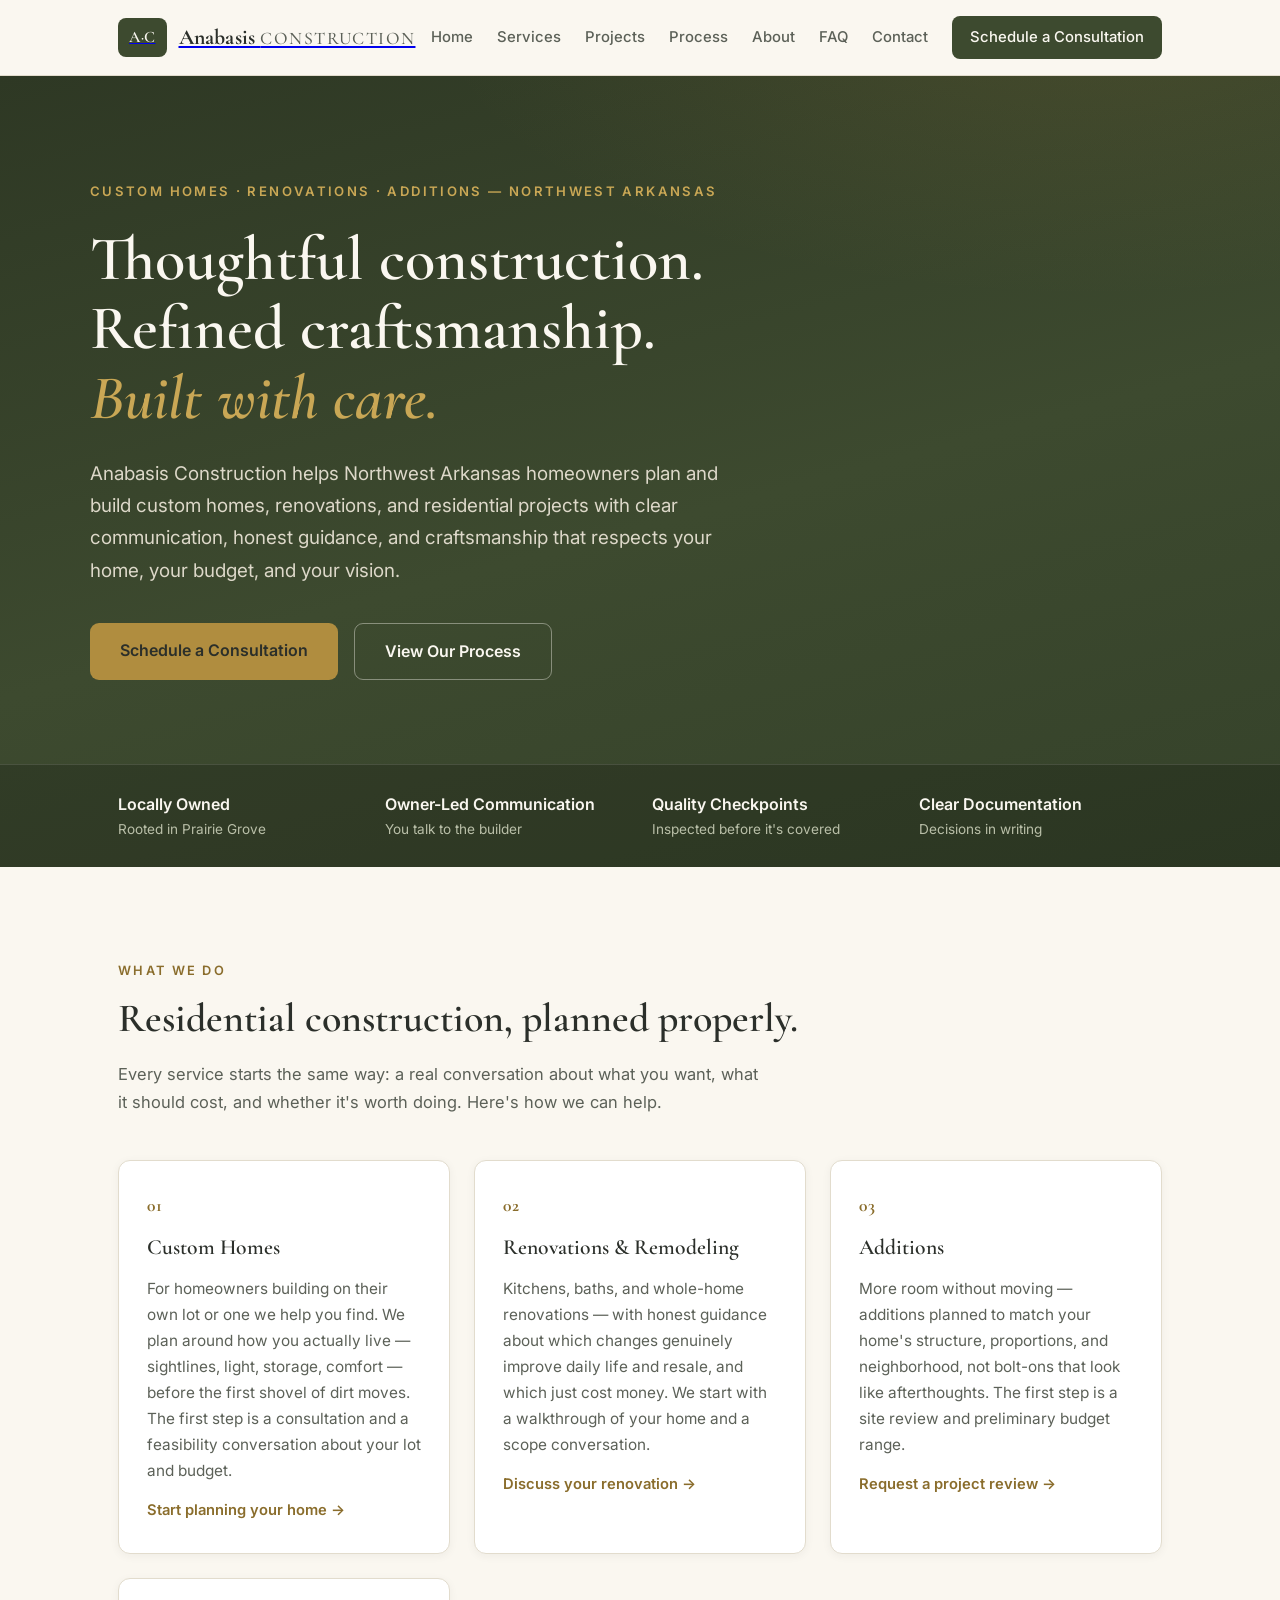
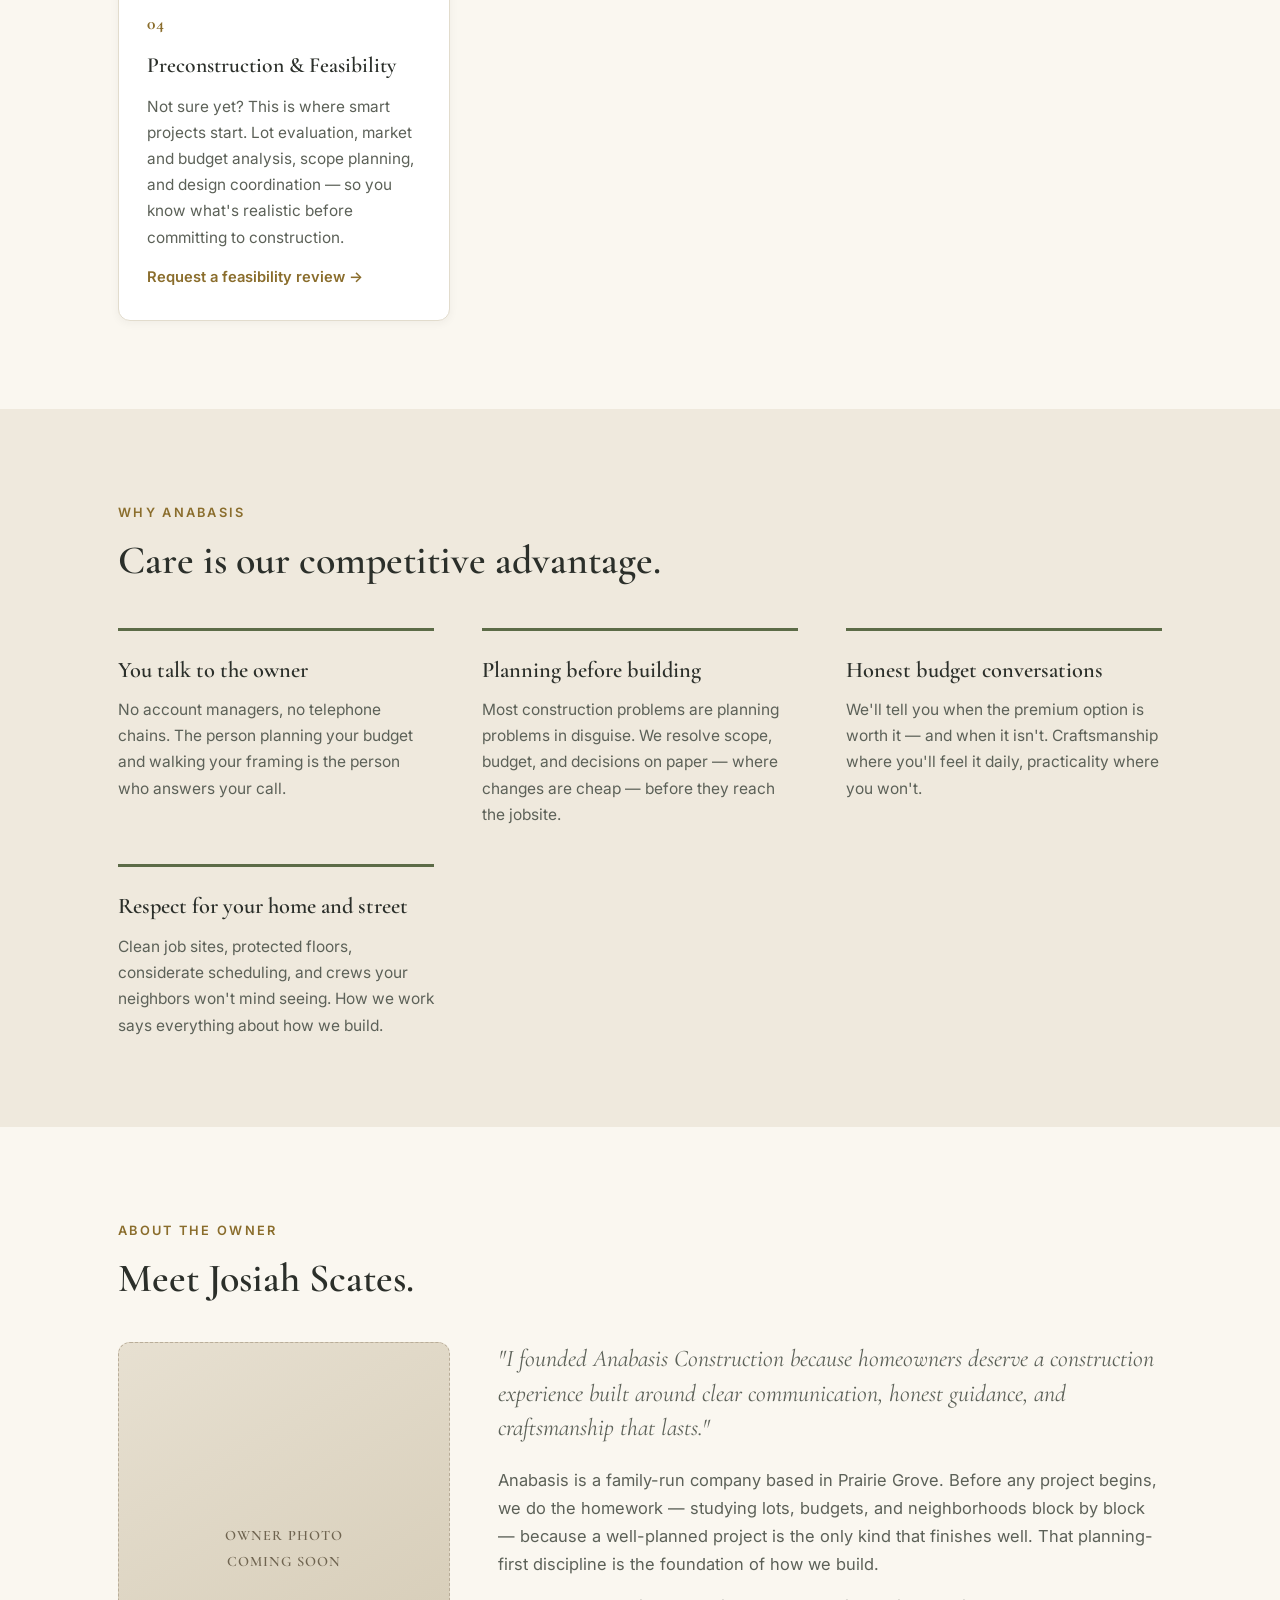
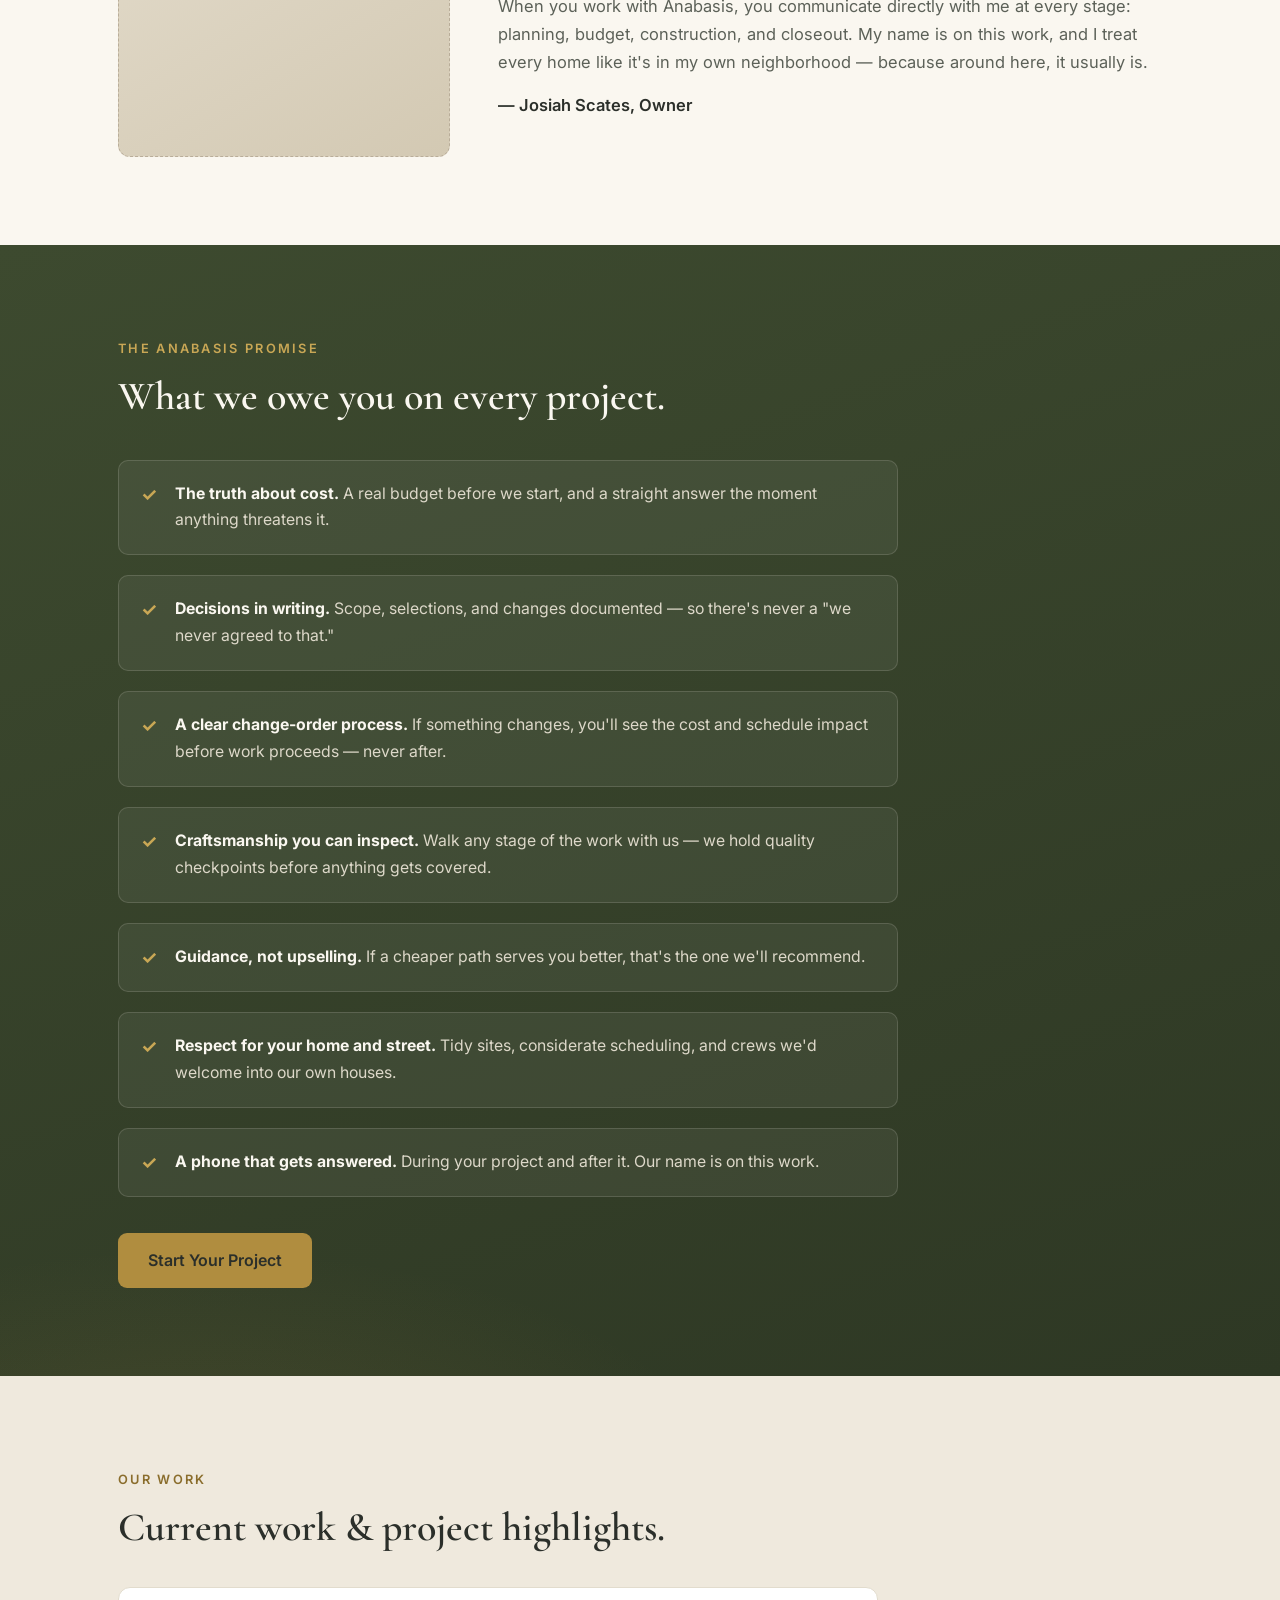
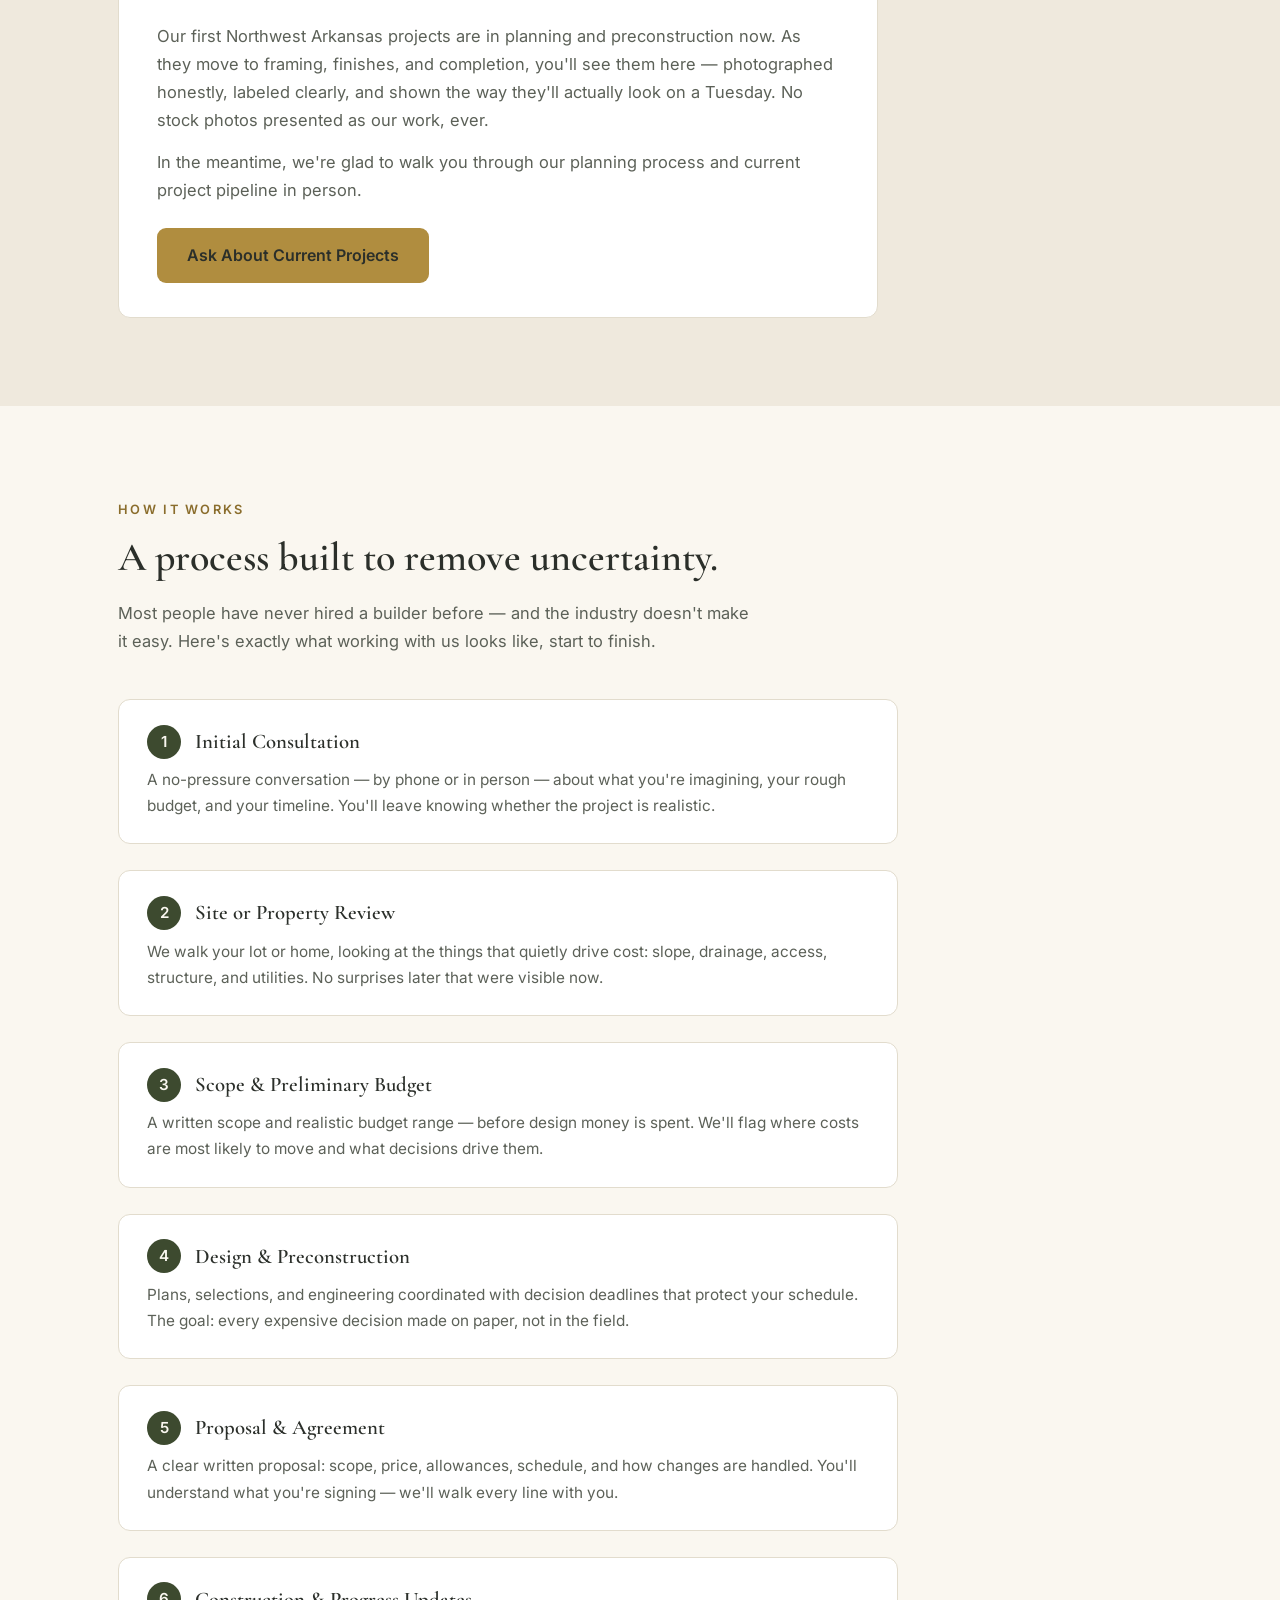
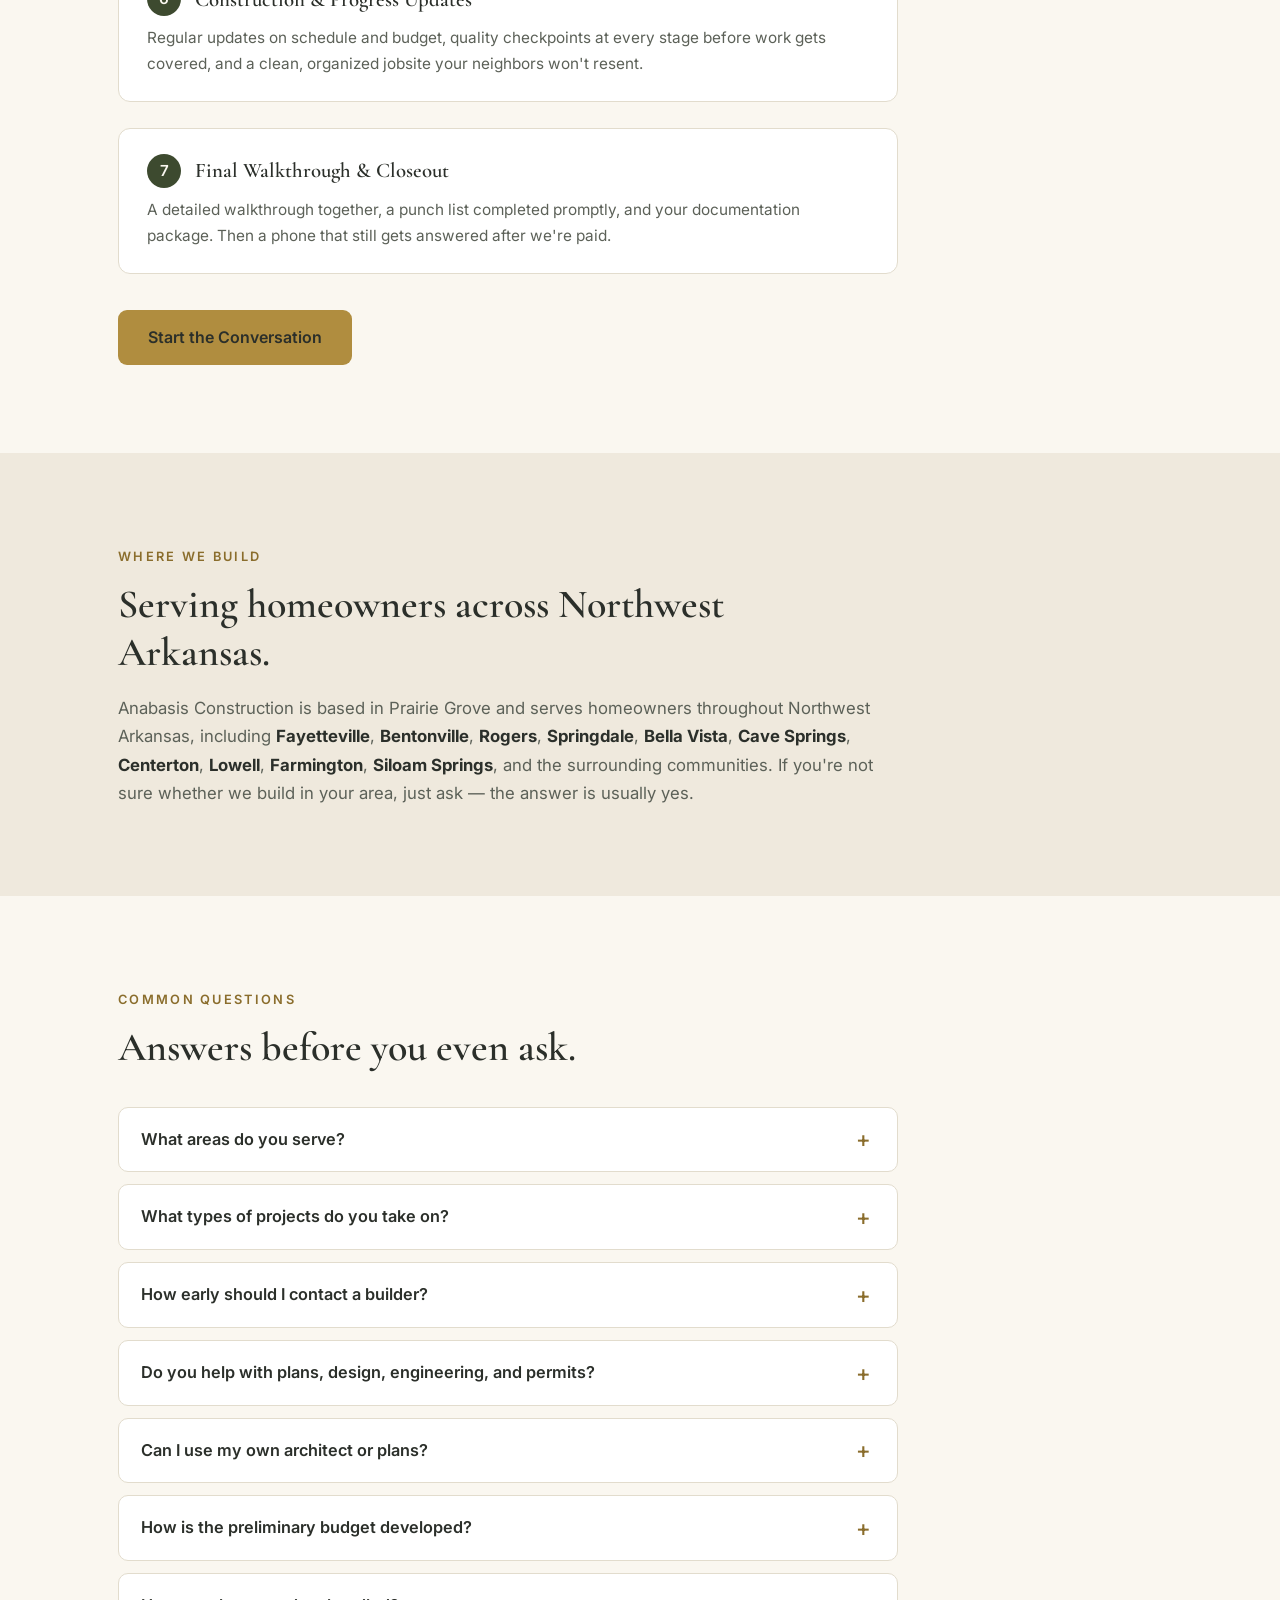
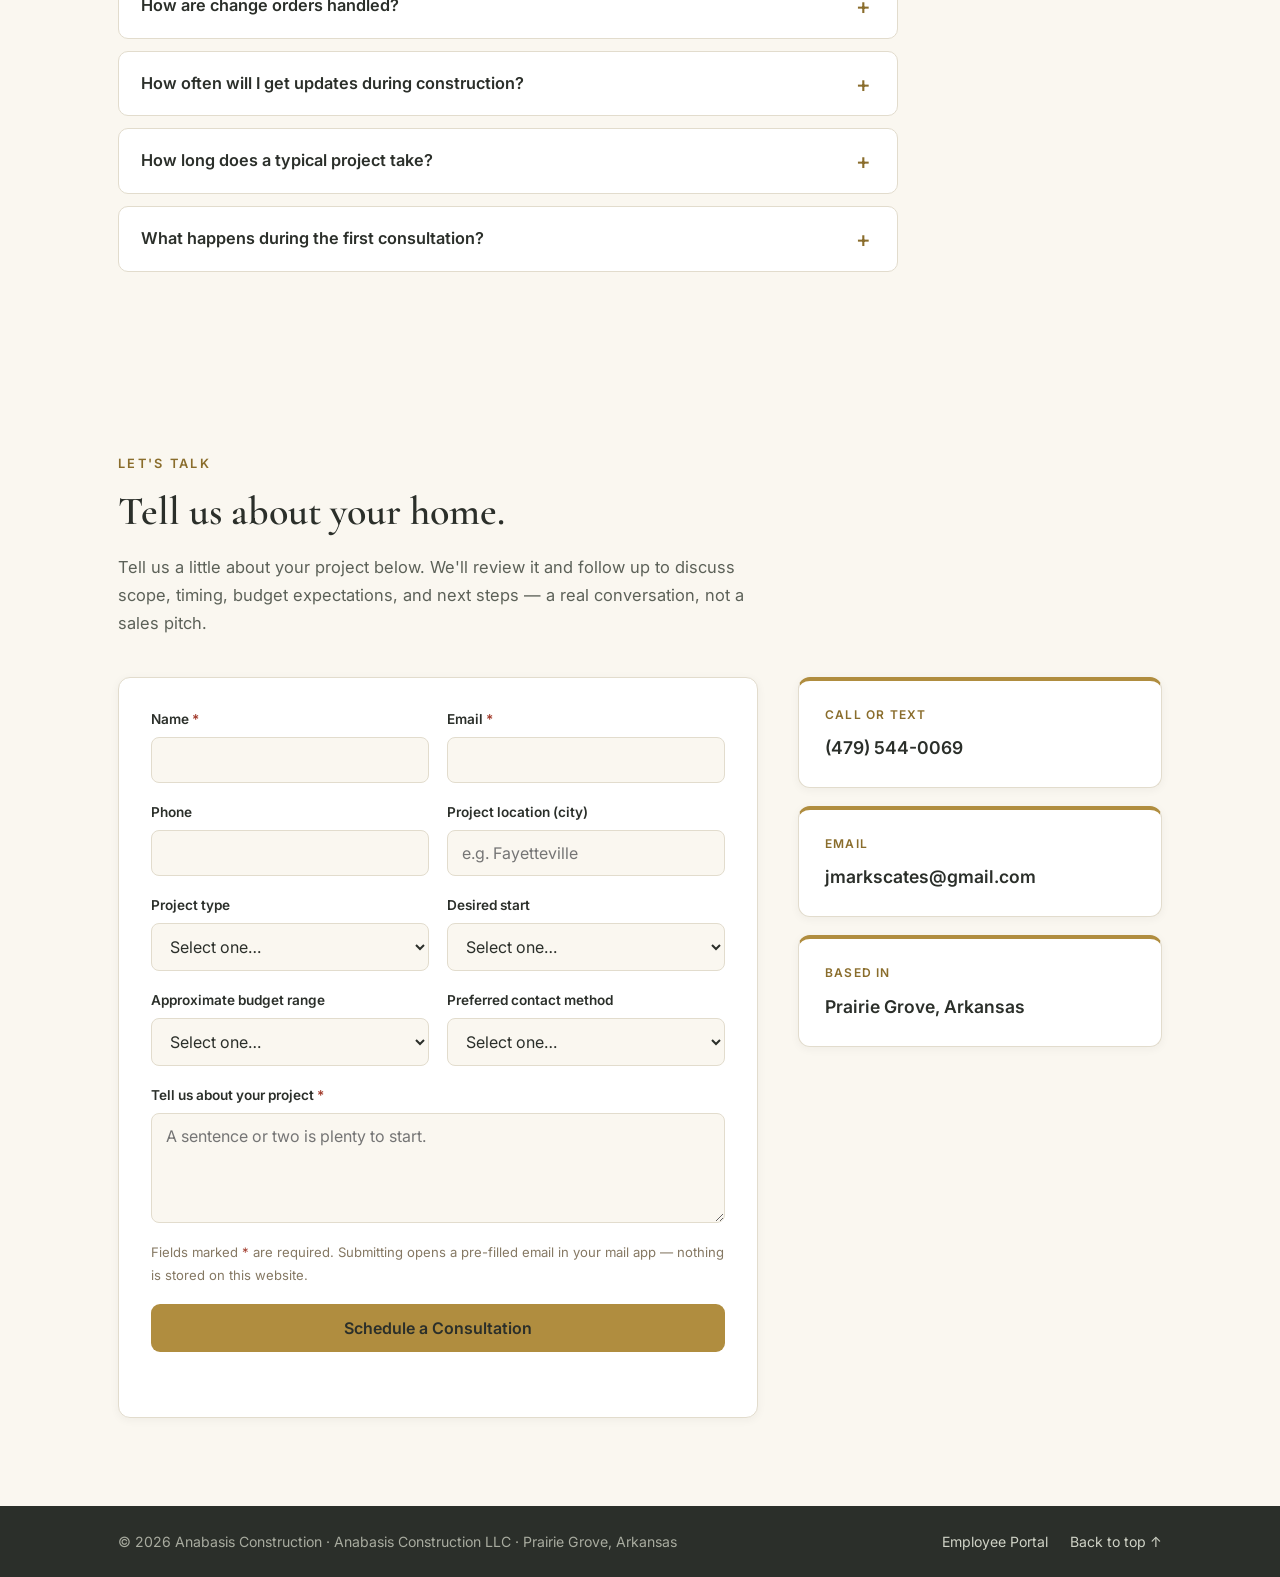
==== commit 5d69ccbd: "Rebrand to Anabasis Construction and connect anabasisconstruction.com Following LLC name change from" ====
--- a/index.html
+++ b/index.html
@@ -3,15 +3,15 @@
 <head>
   <meta charset="UTF-8">
   <meta name="viewport" content="width=device-width, initial-scale=1.0">
-  <title>Olive &amp; Atlas Construction | Custom Home Builder &amp; Renovations in Northwest Arkansas</title>
-  <meta name="description" content="Olive & Atlas Construction is a locally owned residential builder serving Northwest Arkansas — custom homes, renovations, and additions in Fayetteville, Bentonville, Rogers, Springdale, and surrounding communities, built with clear communication and refined craftsmanship.">
-  <link rel="canonical" href="https://josiahscates.github.io/">
+  <title>Anabasis Construction | Custom Home Builder &amp; Renovations in Northwest Arkansas</title>
+  <meta name="description" content="Anabasis Construction is a locally owned residential builder serving Northwest Arkansas — custom homes, renovations, and additions in Fayetteville, Bentonville, Rogers, Springdale, and surrounding communities, built with clear communication and refined craftsmanship.">
+  <link rel="canonical" href="https://anabasisconstruction.com/">
 
   <!-- Open Graph -->
   <meta property="og:type" content="website">
-  <meta property="og:title" content="Olive & Atlas Construction — Custom Homes & Renovations in Northwest Arkansas">
+  <meta property="og:title" content="Anabasis Construction — Custom Homes & Renovations in Northwest Arkansas">
   <meta property="og:description" content="Thoughtful construction, refined craftsmanship, and honest guidance for Northwest Arkansas homeowners. Locally owned. Owner-led communication on every project.">
-  <meta property="og:url" content="https://josiahscates.github.io/">
+  <meta property="og:url" content="https://anabasisconstruction.com/">
   <meta property="og:locale" content="en_US">
 
   <link rel="preconnect" href="https://fonts.googleapis.com">
@@ -24,9 +24,9 @@
   {
     "@context": "https://schema.org",
     "@type": "HomeAndConstructionBusiness",
-    "name": "Olive & Atlas Construction",
-    "legalName": "Scates Global Solutions LLC",
-    "url": "https://josiahscates.github.io/",
+    "name": "Anabasis Construction",
+    "legalName": "Anabasis Construction LLC",
+    "url": "https://anabasisconstruction.com/",
     "telephone": "+1-479-544-0069",
     "email": "jmarkscates@gmail.com",
     "founder": { "@type": "Person", "name": "Josiah Scates" },
@@ -51,9 +51,9 @@
 
   <header class="topbar">
     <div class="container topbar-inner">
-      <a class="brand" href="#top" aria-label="Olive and Atlas Construction — home">
-        <span class="brand-mark" aria-hidden="true">O·A</span>
-        <span class="brand-name">Olive &amp; Atlas <span class="brand-sub">Construction</span></span>
+      <a class="brand" href="#top" aria-label="Anabasis Construction — home">
+        <span class="brand-mark" aria-hidden="true">A·C</span>
+        <span class="brand-name">Anabasis <span class="brand-sub">Construction</span></span>
       </a>
       <button class="nav-toggle" aria-expanded="false" aria-controls="site-nav" aria-label="Open menu">
         <span aria-hidden="true">☰</span>
@@ -79,7 +79,7 @@
         <p class="hero-kicker">Custom Homes · Renovations · Additions — Northwest Arkansas</p>
         <h1 id="hero-heading">Thoughtful construction.<br>Refined craftsmanship.<br><em>Built with care.</em></h1>
         <p class="hero-sub">
-          Olive &amp; Atlas Construction helps Northwest Arkansas homeowners plan and build
+          Anabasis Construction helps Northwest Arkansas homeowners plan and build
           custom homes, renovations, and residential projects with clear communication,
           honest guidance, and craftsmanship that respects your home, your budget, and
           your vision.
@@ -158,11 +158,11 @@
       </div>
     </section>
 
-    <!-- ============ 5. WHY OLIVE & ATLAS ============ -->
+    <!-- ============ 5. WHY ANABASIS ============ -->
     <section id="why" class="section section-stone" aria-labelledby="why-heading">
       <div class="container">
         <div class="section-heading">
-          <span class="eyebrow">Why Olive &amp; Atlas</span>
+          <span class="eyebrow">Why Anabasis</span>
           <h2 id="why-heading">Care is our competitive advantage.</h2>
         </div>
         <div class="pillars">
@@ -196,22 +196,22 @@
         <div class="owner-grid">
           <div class="owner-photo" role="img" aria-label="Owner photo coming soon">
             <span>Owner photo<br>coming soon</span>
-            <!-- [Add owner photo: replace this placeholder div with <img src="owner.jpg" alt="Josiah Scates, owner of Olive & Atlas Construction">] -->
+            <!-- [Add owner photo: replace this placeholder div with <img src="owner.jpg" alt="Josiah Scates, owner of Anabasis Construction">] -->
           </div>
           <div class="owner-copy">
             <p class="owner-quote">
-              "I founded Olive &amp; Atlas Construction because homeowners deserve a
+              "I founded Anabasis Construction because homeowners deserve a
               construction experience built around clear communication, honest guidance,
               and craftsmanship that lasts."
             </p>
             <p>
-              Olive &amp; Atlas is a family-run company based in Prairie Grove. Before any
+              Anabasis is a family-run company based in Prairie Grove. Before any
               project begins, we do the homework — studying lots, budgets, and neighborhoods
               block by block — because a well-planned project is the only kind that finishes
               well. That planning-first discipline is the foundation of how we build.
             </p>
             <p>
-              When you work with Olive &amp; Atlas, you communicate directly with me at every
+              When you work with Anabasis, you communicate directly with me at every
               stage: planning, budget, construction, and closeout. My name is on this work,
               and I treat every home like it's in my own neighborhood — because around here,
               it usually is.
@@ -226,7 +226,7 @@
     <section id="promise" class="section section-olive" aria-labelledby="promise-heading">
       <div class="container">
         <div class="section-heading">
-          <span class="eyebrow eyebrow-light">The Olive &amp; Atlas Promise</span>
+          <span class="eyebrow eyebrow-light">The Anabasis Promise</span>
           <h2 id="promise-heading">What we owe you on every project.</h2>
         </div>
         <ul class="promise-list">
@@ -363,7 +363,7 @@
           <h2 id="area-heading">Serving homeowners across Northwest Arkansas.</h2>
         </div>
         <p class="section-lead area-copy">
-          Olive &amp; Atlas Construction is based in Prairie Grove and serves homeowners
+          Anabasis Construction is based in Prairie Grove and serves homeowners
           throughout Northwest Arkansas, including <strong>Fayetteville</strong>,
           <strong>Bentonville</strong>, <strong>Rogers</strong>, <strong>Springdale</strong>,
           <strong>Bella Vista</strong>, <strong>Cave Springs</strong>, <strong>Centerton</strong>,
@@ -538,7 +538,7 @@
   <!-- ============ 15. FOOTER ============ -->
   <footer class="footer">
     <div class="container footer-inner">
-      <span>&copy; 2026 Olive &amp; Atlas Construction · Scates Global Solutions LLC · Prairie Grove, Arkansas</span>
+      <span>&copy; 2026 Anabasis Construction · Anabasis Construction LLC · Prairie Grove, Arkansas</span>
       <span class="footer-links">
         <a href="portal.html">Employee Portal</a>
         <a href="#top">Back to top ↑</a>
--- a/styles.css
+++ b/styles.css
@@ -1,4 +1,4 @@
-/* Olive & Atlas Construction — site styles
+/* Anabasis Construction — site styles
    Palette: olive green · warm cream · stone/taupe · deep slate · brass accents */
 :root {
   --olive: #5c6b47;
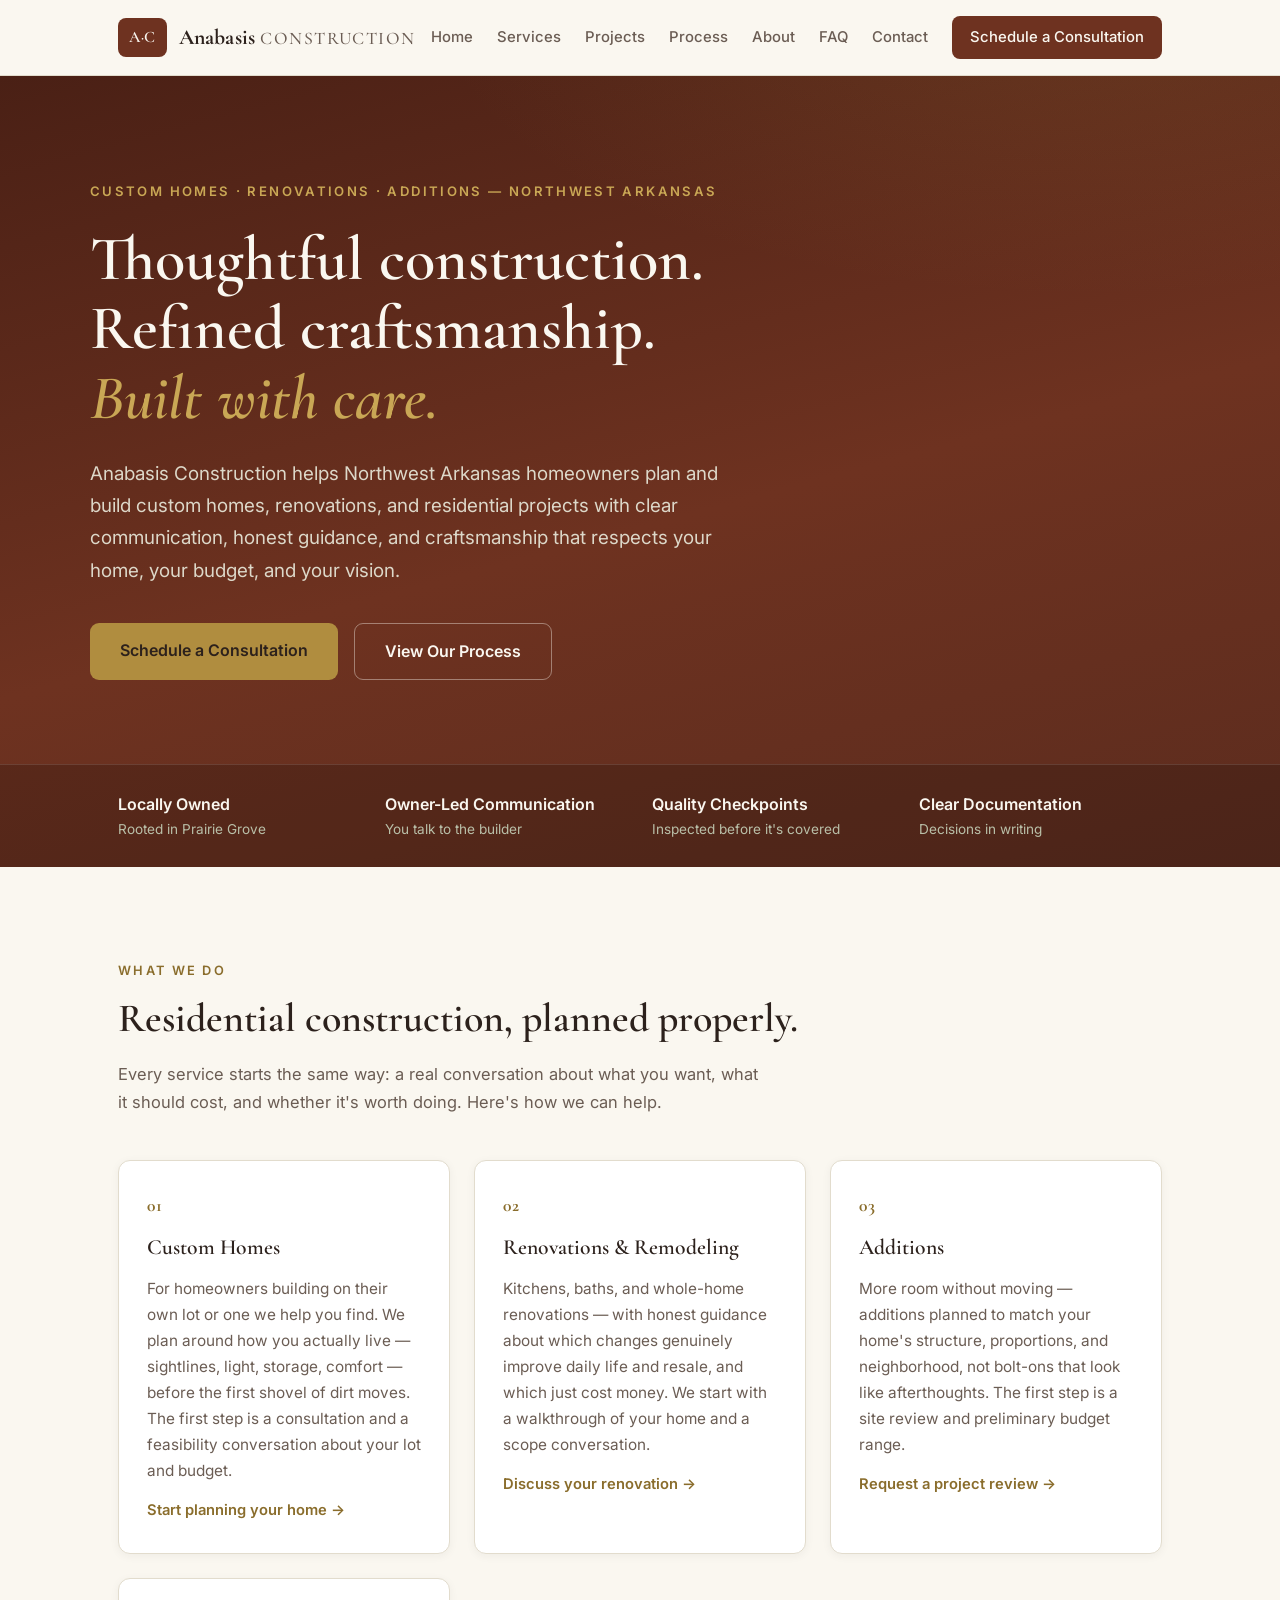
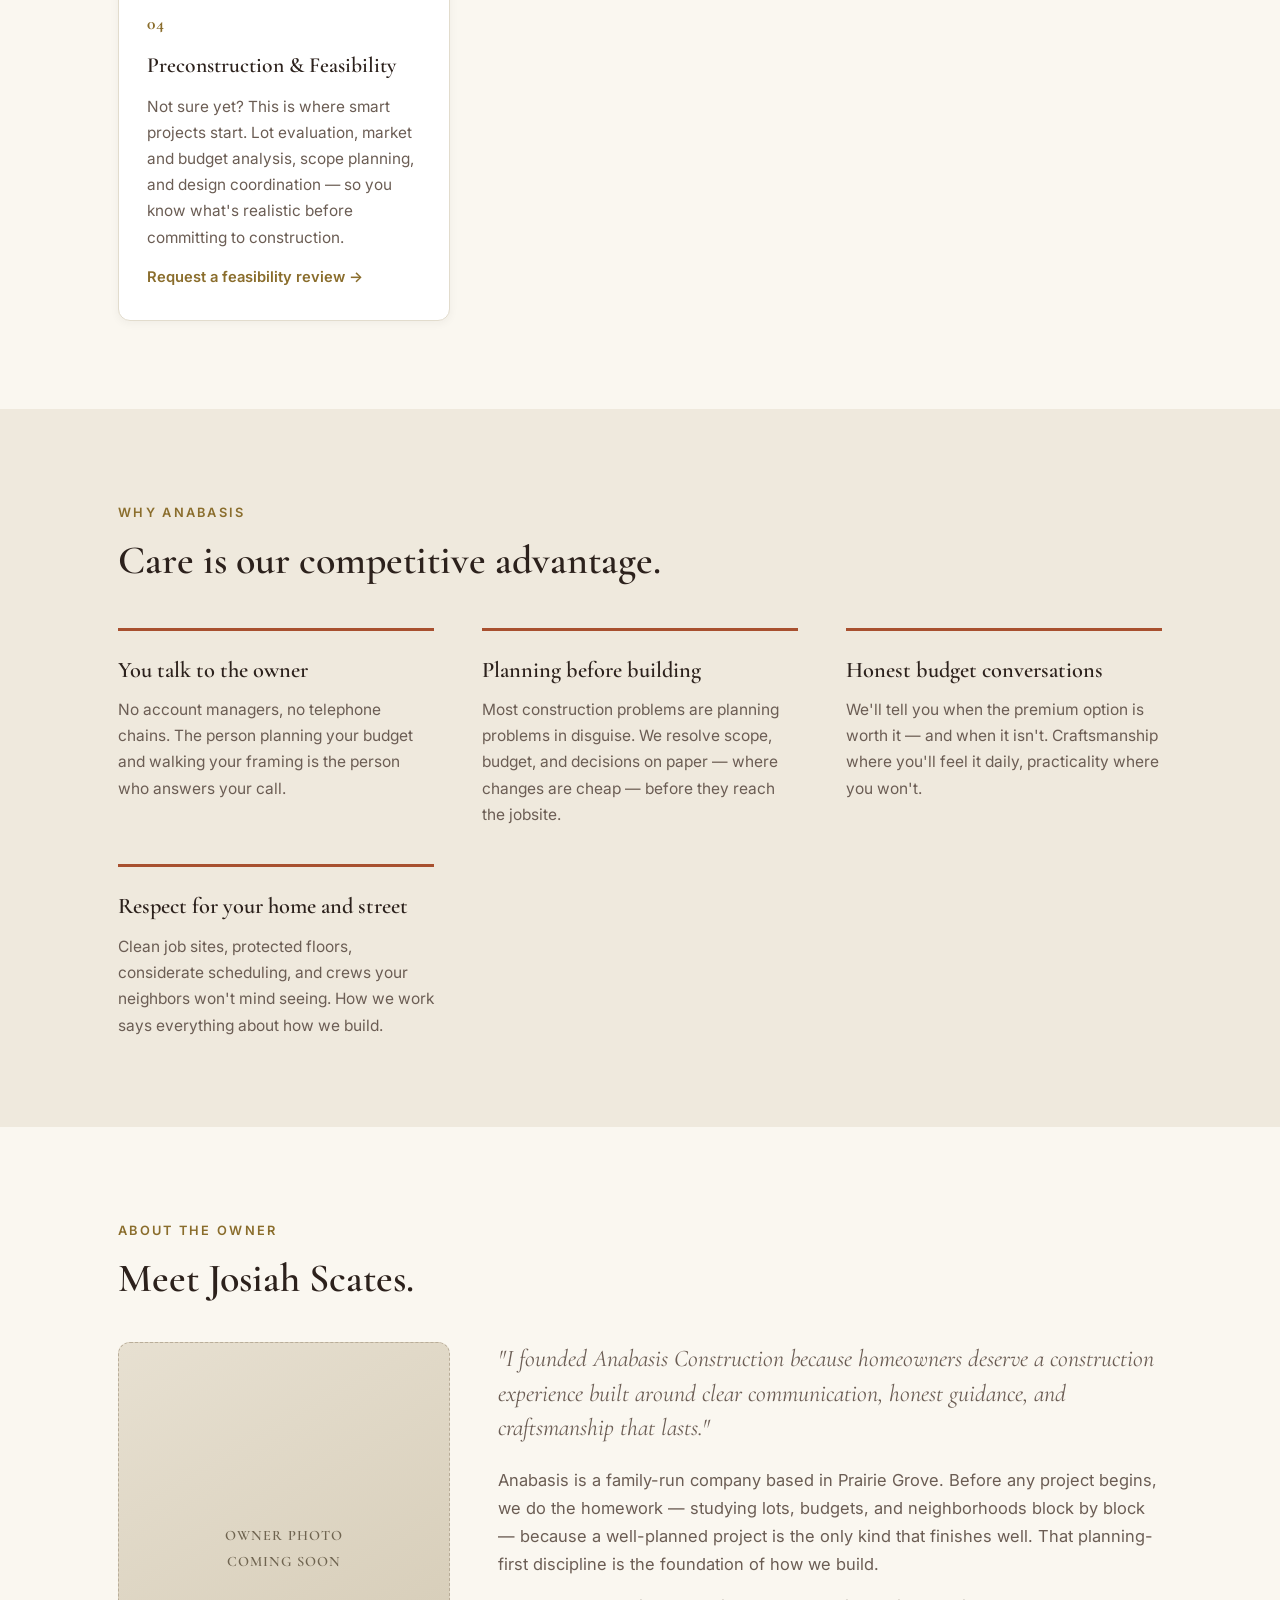
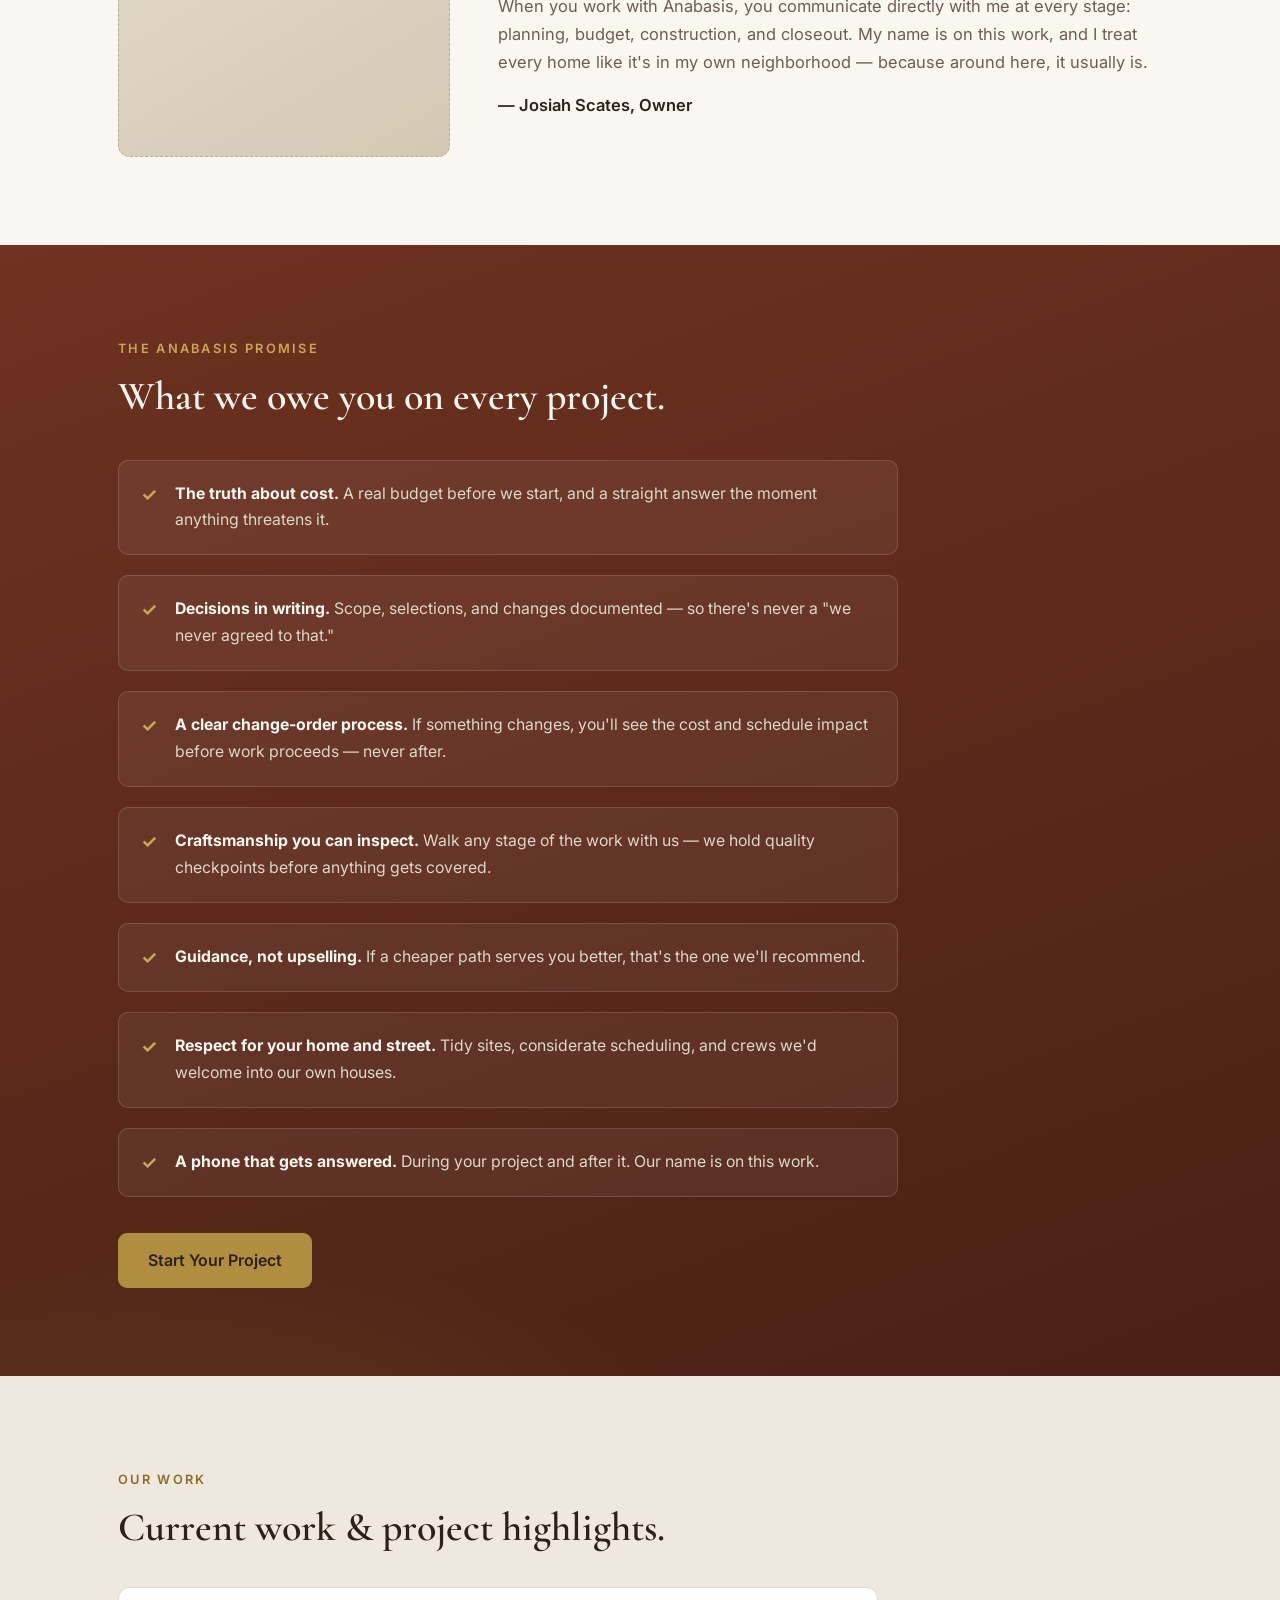
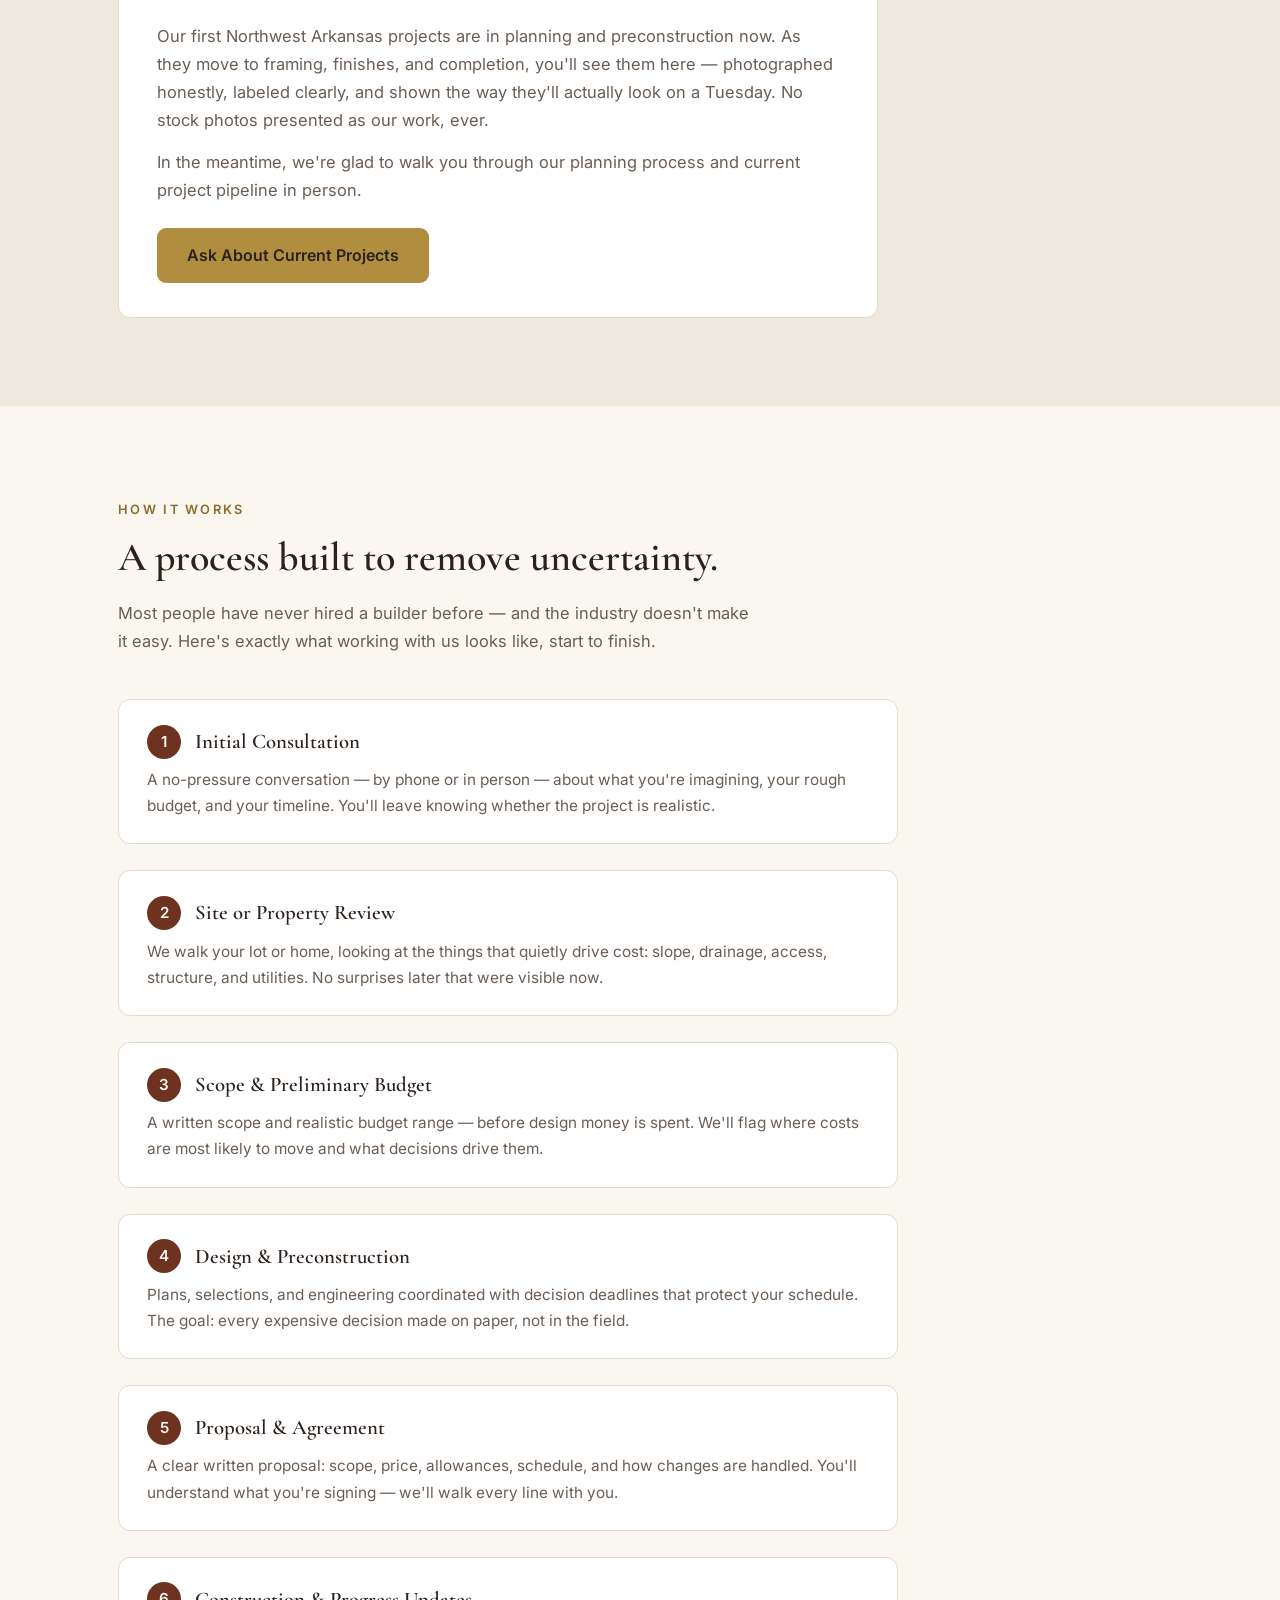
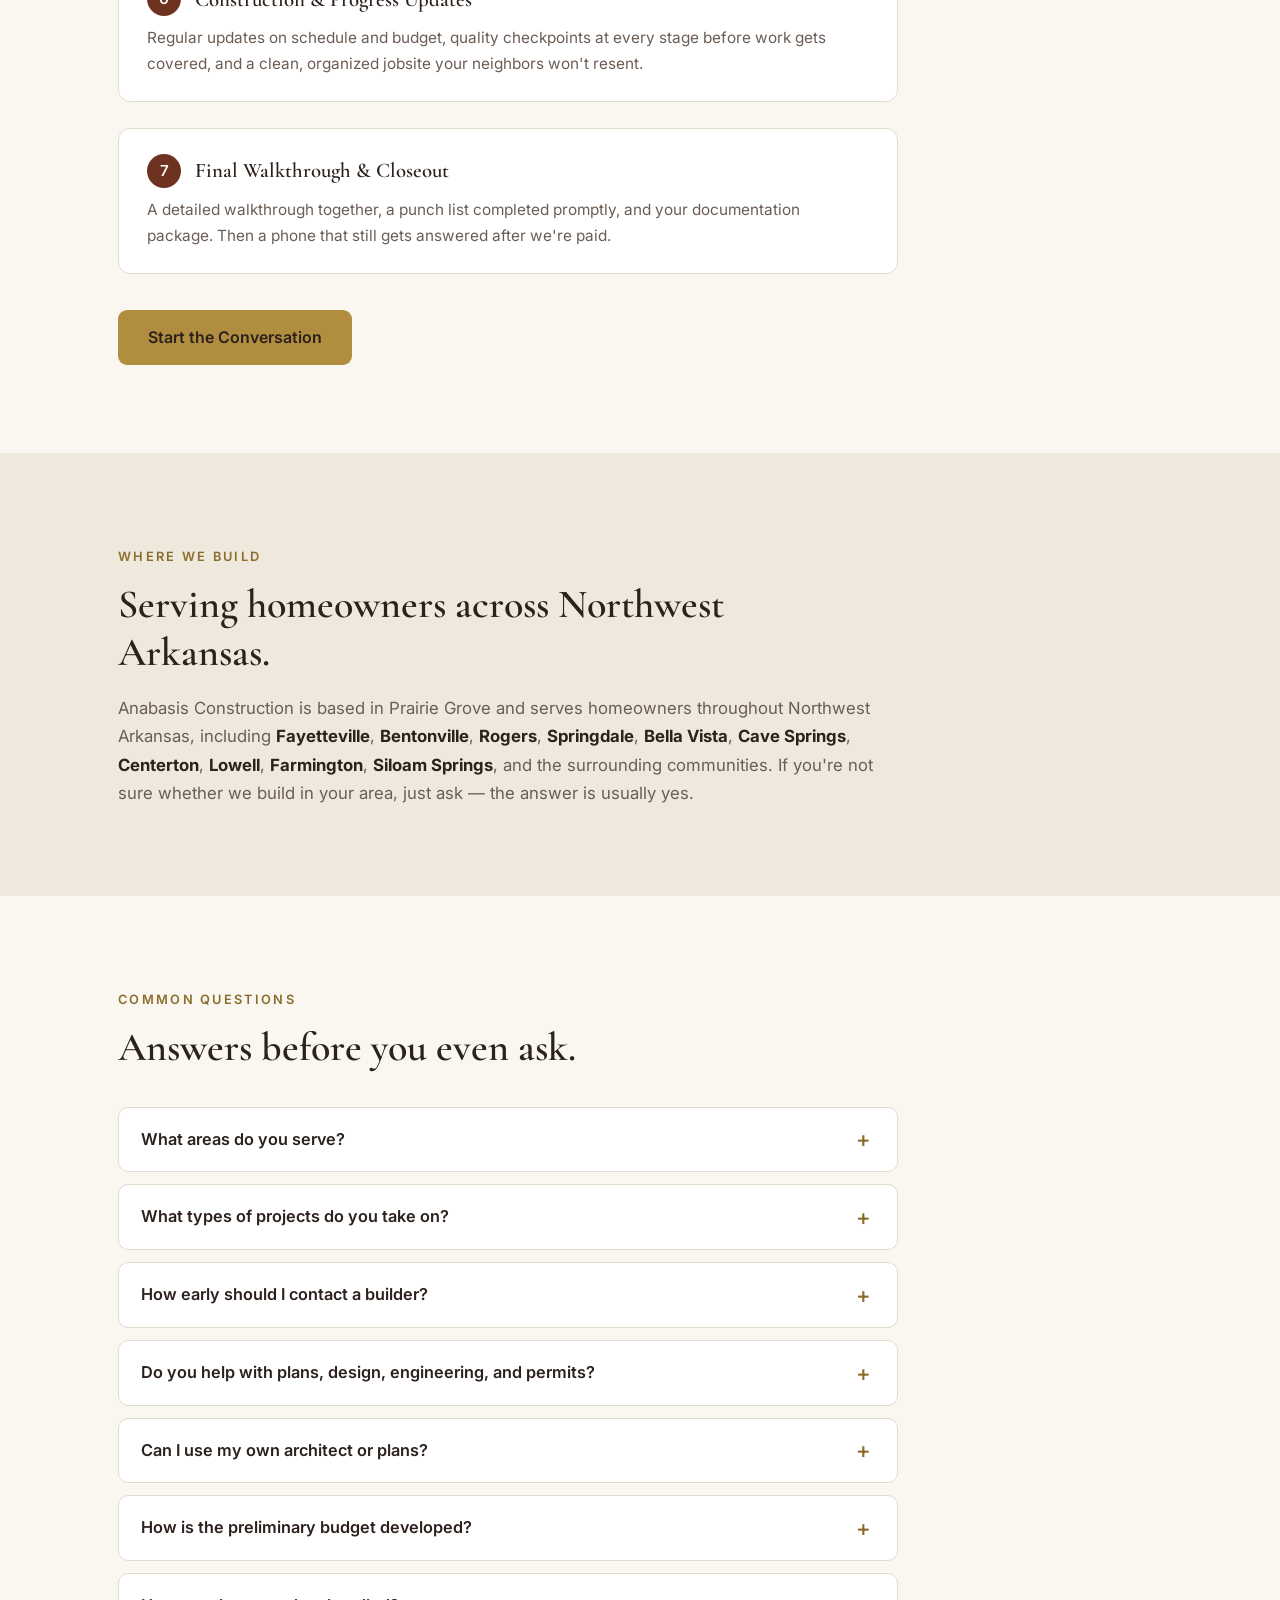
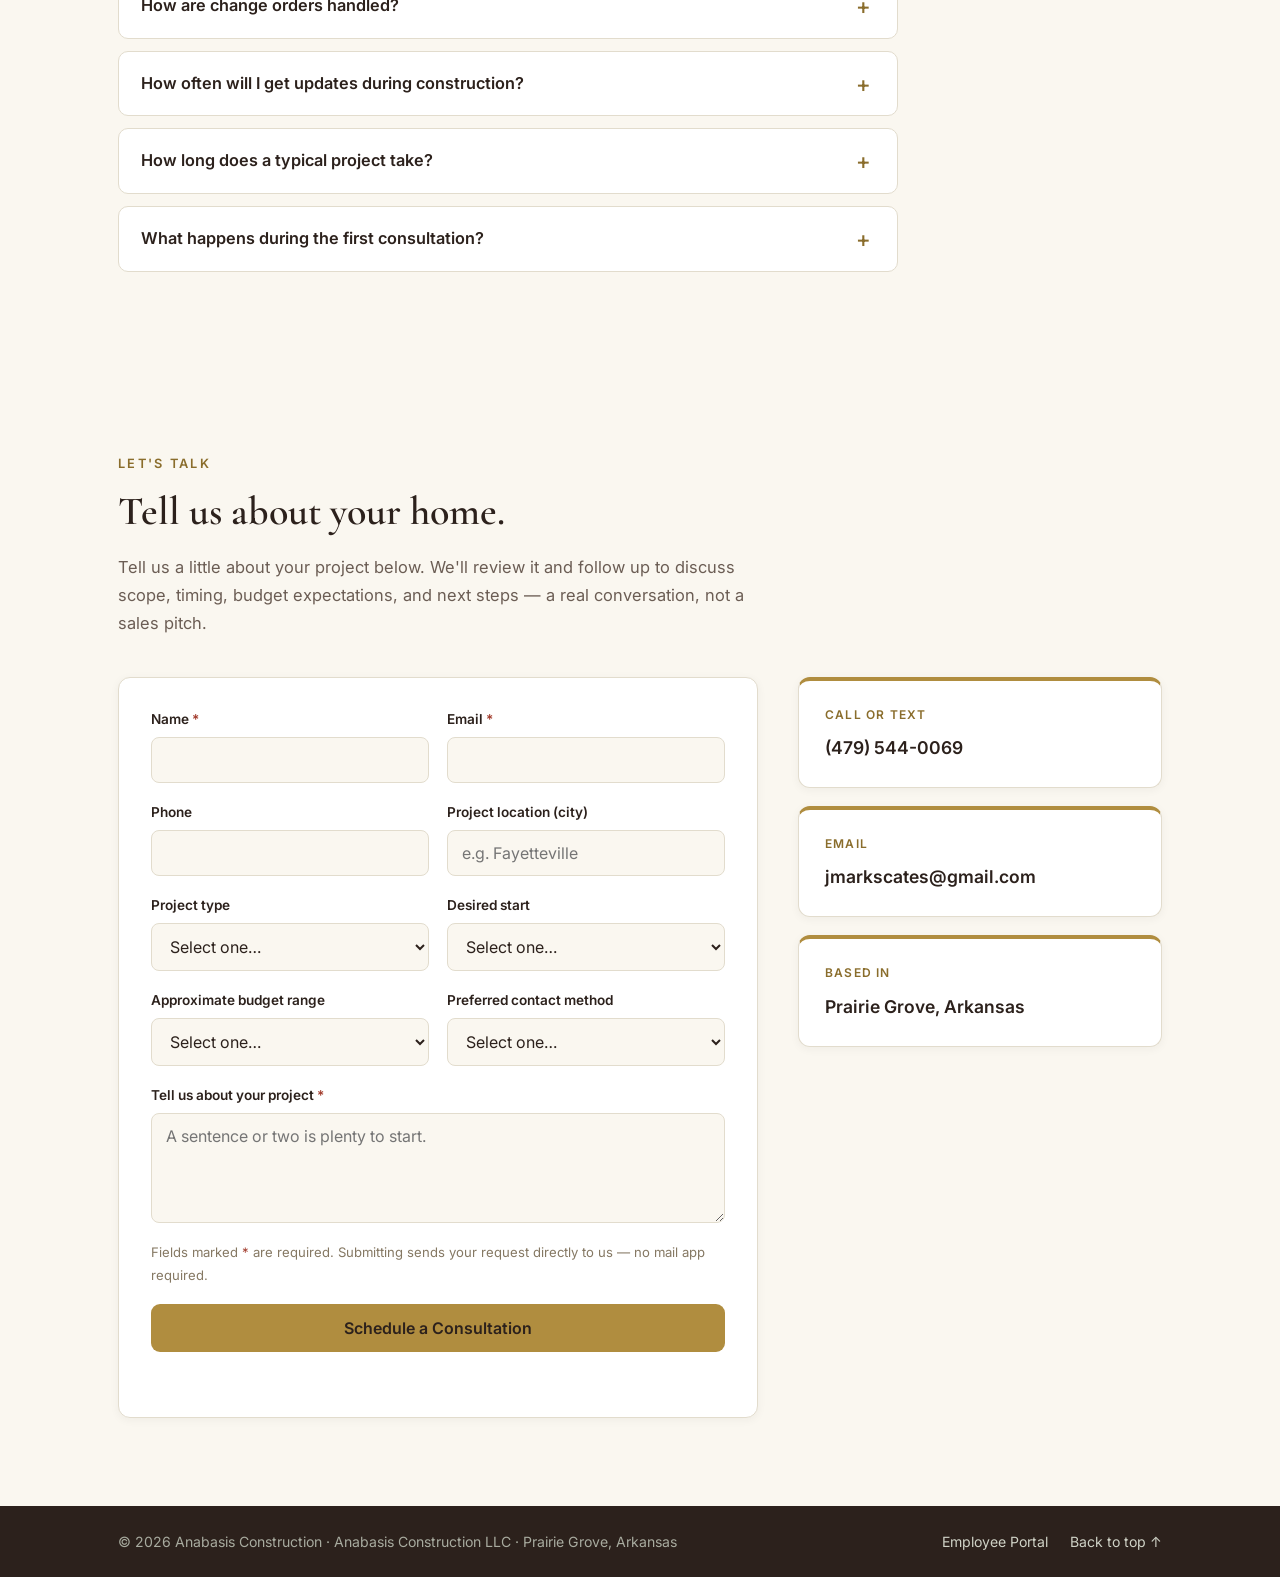
==== commit 6170e230: "Fix logo underline, switch to terracotta palette, wire contact form to Web3Forms - Remove default li" ====
--- a/index.html
+++ b/index.html
@@ -223,7 +223,7 @@
     </section>
 
     <!-- ============ 7. OUR PROMISE ============ -->
-    <section id="promise" class="section section-olive" aria-labelledby="promise-heading">
+    <section id="promise" class="section section-terracotta" aria-labelledby="promise-heading">
       <div class="container">
         <div class="section-heading">
           <span class="eyebrow eyebrow-light">The Anabasis Promise</span>
@@ -441,6 +441,9 @@
 
         <div class="contact-layout">
           <form class="contact-form" id="project-form" novalidate>
+            <input type="hidden" name="access_key" value="eb5ee882-dd1b-4d77-9bb1-4c57151a5f1b">
+            <input type="hidden" name="subject" value="New consultation request — Anabasis Construction website">
+            <input type="checkbox" name="botcheck" class="hidden" style="display:none">
             <div class="form-row">
               <div class="form-field">
                 <label for="f-name">Name <span class="req" aria-hidden="true">*</span></label>
@@ -510,7 +513,7 @@
               <label for="f-desc">Tell us about your project <span class="req" aria-hidden="true">*</span></label>
               <textarea id="f-desc" name="description" rows="4" required placeholder="A sentence or two is plenty to start."></textarea>
             </div>
-            <p class="form-note">Fields marked <span class="req">*</span> are required. Submitting opens a pre-filled email in your mail app — nothing is stored on this website.</p>
+            <p class="form-note">Fields marked <span class="req">*</span> are required. Submitting sends your request directly to us — no mail app required.</p>
             <button type="submit" class="btn btn-primary">Schedule a Consultation</button>
             <p class="form-status" id="form-status" role="status" aria-live="polite"></p>
           </form>
@@ -580,11 +583,12 @@
       });
     })();
 
-    // Contact form → composes a pre-filled email (static site: no backend).
-    // To switch to a form service later, replace this handler with a normal POST action.
+    // Contact form → sends directly via Web3Forms (static site, no backend of our own).
     (function () {
       var form = document.getElementById('project-form');
       var status = document.getElementById('form-status');
+      var submitBtn = form.querySelector('button[type="submit"]');
+
       form.addEventListener('submit', function (e) {
         e.preventDefault();
         var name = form.name.value.trim();
@@ -595,24 +599,35 @@
           status.className = 'form-status form-error';
           return;
         }
-        var lines = [
-          'Name: ' + name,
-          'Email: ' + email,
-          'Phone: ' + (form.phone.value || '—'),
-          'Project location: ' + (form.location.value || '—'),
-          'Project type: ' + (form.type.value || '—'),
-          'Desired start: ' + (form.start.value || '—'),
-          'Budget range: ' + (form.budget.value || '—'),
-          'Preferred contact: ' + (form.contactPref.value || '—'),
-          '',
-          'Project description:',
-          desc
-        ];
-        var subject = encodeURIComponent('Consultation request — ' + name);
-        var body = encodeURIComponent(lines.join('\n'));
-        window.location.href = 'mailto:jmarkscates@gmail.com?subject=' + subject + '&body=' + body;
-        status.textContent = 'Your email app should open with your details filled in. If it doesn\'t, email us directly at jmarkscates@gmail.com or call (479) 544-0069.';
-        status.className = 'form-status form-success';
+
+        submitBtn.disabled = true;
+        status.textContent = 'Sending…';
+        status.className = 'form-status';
+
+        var data = Object.fromEntries(new FormData(form));
+
+        fetch('https://api.web3forms.com/submit', {
+          method: 'POST',
+          headers: { 'Content-Type': 'application/json', Accept: 'application/json' },
+          body: JSON.stringify(data)
+        })
+          .then(function (res) { return res.json(); })
+          .then(function (result) {
+            submitBtn.disabled = false;
+            if (result.success) {
+              form.reset();
+              status.textContent = 'Thanks — your request has been sent. We\'ll follow up soon.';
+              status.className = 'form-status form-success';
+            } else {
+              status.textContent = 'Something went wrong sending your request. Please email us directly at jmarkscates@gmail.com or call (479) 544-0069.';
+              status.className = 'form-status form-error';
+            }
+          })
+          .catch(function () {
+            submitBtn.disabled = false;
+            status.textContent = 'Something went wrong sending your request. Please email us directly at jmarkscates@gmail.com or call (479) 544-0069.';
+            status.className = 'form-status form-error';
+          });
       });
     })();
   </script>
--- a/styles.css
+++ b/styles.css
@@ -1,14 +1,14 @@
 /* Anabasis Construction — site styles
-   Palette: olive green · warm cream · stone/taupe · deep slate · brass accents */
+   Palette: terracotta & clay · warm stone · deep umber slate · brass accents */
 :root {
-  --olive: #5c6b47;
-  --olive-deep: #3d4a2f;
-  --olive-night: #2e3824;
+  --terracotta: #a8502f;
+  --terracotta-deep: #6e3220;
+  --terracotta-night: #4a2015;
   --cream: #faf7f0;
   --stone: #efe9dd;
   --taupe: #b9ad99;
-  --slate: #2b2f2a;
-  --slate-soft: #5c6158;
+  --slate: #2c211c;
+  --slate-soft: #6b5d54;
   --brass: #b08d3f;
   --brass-light: #c9a755;
   --brass-text: #8a6d2c;   /* darker brass for small text — WCAG AA on cream/white */
@@ -20,7 +20,7 @@
 /* Accessibility base */
 .skip-link {
   position: absolute; left: -9999px; top: 0; z-index: 100;
-  background: var(--olive-deep); color: var(--cream);
+  background: var(--terracotta-deep); color: var(--cream);
   padding: 10px 18px; border-radius: 0 0 8px 0; text-decoration: none; font-weight: 600;
 }
 .skip-link:focus { left: 0; }
@@ -57,10 +57,10 @@
   display: flex; align-items: center; justify-content: space-between;
   padding-top: 16px; padding-bottom: 16px;
 }
-.brand { display: flex; align-items: center; gap: 12px; }
+.brand { display: flex; align-items: center; gap: 12px; text-decoration: none; }
 .brand-mark {
   font-family: "Cormorant Garamond", Georgia, serif;
-  background: var(--olive-deep); color: var(--cream);
+  background: var(--terracotta-deep); color: var(--cream);
   font-weight: 600; letter-spacing: .5px;
   padding: 6px 11px; border-radius: 8px; font-size: 1rem;
 }
@@ -74,18 +74,18 @@
   color: var(--slate-soft); text-decoration: none; font-size: .93rem; font-weight: 500;
   transition: color .15s;
 }
-.nav a:hover { color: var(--olive-deep); }
+.nav a:hover { color: var(--terracotta-deep); }
 .nav-cta {
-  background: var(--olive-deep); color: var(--cream) !important;
+  background: var(--terracotta-deep); color: var(--cream) !important;
   padding: 9px 18px; border-radius: 8px; font-weight: 600;
 }
-.nav-cta:hover { background: var(--olive); }
+.nav-cta:hover { background: var(--terracotta); }
 
 /* ---------- Hero ---------- */
 .hero {
   background:
     radial-gradient(1100px 500px at 85% -10%, rgba(176,141,63,.14), transparent 60%),
-    linear-gradient(165deg, var(--olive-night) 0%, var(--olive-deep) 55%, #35422a 100%);
+    linear-gradient(165deg, var(--terracotta-night) 0%, var(--terracotta-deep) 55%, #5c2c1e 100%);
   color: var(--cream);
 }
 .hero-inner { padding: 104px 0 84px; }
@@ -151,7 +151,7 @@
 .about-side { display: flex; flex-direction: column; gap: 16px; }
 .fact {
   background: #fff; border: 1px solid var(--line);
-  border-left: 4px solid var(--olive);
+  border-left: 4px solid var(--terracotta);
   border-radius: 10px; padding: 16px 20px; font-weight: 600; color: var(--slate);
 }
 .fact-label {
@@ -182,7 +182,7 @@
   display: grid; grid-template-columns: repeat(auto-fit, minmax(280px, 1fr));
   gap: 36px 48px; margin-top: 44px;
 }
-.pillar { border-top: 3px solid var(--olive); padding-top: 20px; }
+.pillar { border-top: 3px solid var(--terracotta); padding-top: 20px; }
 .pillar h3 { font-size: 1.4rem; font-weight: 600; color: var(--slate); margin-bottom: 8px; }
 .pillar p { color: var(--slate-soft); font-size: .97rem; }
 
@@ -210,13 +210,13 @@
 }
 
 /* ---------- Promise ---------- */
-.section-olive {
+.section-terracotta {
   background:
     radial-gradient(900px 400px at 15% 110%, rgba(176,141,63,.15), transparent 60%),
-    linear-gradient(160deg, var(--olive-deep) 0%, var(--olive-night) 100%);
+    linear-gradient(160deg, var(--terracotta-deep) 0%, var(--terracotta-night) 100%);
   color: var(--cream);
 }
-.section-olive h2 { color: var(--cream); }
+.section-terracotta h2 { color: var(--cream); }
 .promise-list {
   list-style: none; margin-top: 40px; max-width: 780px;
   display: flex; flex-direction: column; gap: 20px;
@@ -248,7 +248,7 @@
   box-shadow: 0 2px 10px rgba(43,47,42,.05);
   transition: transform .12s, border-color .15s;
 }
-a.contact-item:hover { transform: translateY(-2px); border-top-color: var(--olive); }
+a.contact-item:hover { transform: translateY(-2px); border-top-color: var(--terracotta); }
 .contact-label {
   display: block; font-size: .75rem; text-transform: uppercase;
   letter-spacing: .1em; color: var(--brass-text); margin-bottom: 8px; font-weight: 600;
@@ -286,12 +286,12 @@
   padding: 22px 26px; margin-top: 24px;
 }
 .portal-announce h2 {
-  font-size: 1.2rem; font-weight: 600; color: var(--olive-deep); margin-bottom: 10px;
+  font-size: 1.2rem; font-weight: 600; color: var(--terracotta-deep); margin-bottom: 10px;
 }
 .portal-announce ul { list-style: none; }
 .portal-announce li { padding: 6px 0; color: var(--slate-soft); font-size: .95rem; }
 .announce-date {
-  display: inline-block; background: var(--stone); color: var(--olive-deep);
+  display: inline-block; background: var(--stone); color: var(--terracotta-deep);
   font-size: .75rem; font-weight: 600; padding: 2px 8px; border-radius: 5px;
   margin-right: 10px; text-transform: uppercase; letter-spacing: .04em;
 }
@@ -329,7 +329,7 @@
   padding: 8px 0 8px 26px; position: relative; color: var(--slate-soft); font-size: .95rem;
 }
 .portal-security li::before {
-  content: "•"; position: absolute; left: 8px; color: var(--olive); font-weight: 700;
+  content: "•"; position: absolute; left: 8px; color: var(--terracotta); font-weight: 700;
 }
 .portal-security strong { color: var(--slate); }
 
@@ -345,7 +345,7 @@
   display: inline-block; margin-top: 14px; font-size: .92rem; font-weight: 600;
   color: var(--brass-text); text-decoration: none;
 }
-.card-cta:hover { color: var(--olive-deep); }
+.card-cta:hover { color: var(--terracotta-deep); }
 
 /* ---------- Owner section ---------- */
 .owner-grid {
@@ -365,7 +365,7 @@
 }
 .owner-quote {
   font-family: "Cormorant Garamond", Georgia, serif;
-  font-size: 1.5rem; font-style: italic; color: var(--olive-deep);
+  font-size: 1.5rem; font-style: italic; color: var(--terracotta-deep);
   line-height: 1.45; margin-bottom: 20px;
 }
 .owner-copy p { color: var(--slate-soft); }
@@ -388,7 +388,7 @@
 .project-meta { padding: 18px 20px; }
 .project-status {
   display: inline-block; font-size: .74rem; font-weight: 600; letter-spacing: .06em;
-  text-transform: uppercase; color: var(--olive-deep); background: var(--stone);
+  text-transform: uppercase; color: var(--terracotta-deep); background: var(--stone);
   padding: 3px 10px; border-radius: 5px; margin-bottom: 8px;
 }
 .project-loc { font-size: .85rem; color: var(--taupe-text); }
@@ -409,7 +409,7 @@
 .step-num {
   font-family: "Inter", system-ui, sans-serif;
   flex: 0 0 auto; width: 34px; height: 34px; border-radius: 50%;
-  background: var(--olive-deep); color: var(--cream);
+  background: var(--terracotta-deep); color: var(--cream);
   display: flex; align-items: center; justify-content: center;
   font-size: .95rem; font-weight: 600;
 }
@@ -473,7 +473,7 @@
 .form-note { font-size: .82rem; color: var(--taupe-text); margin: 4px 0 18px; }
 .contact-form .btn { border: none; cursor: pointer; font-family: inherit; width: 100%; }
 .form-status { margin-top: 14px; font-size: .92rem; min-height: 1.4em; }
-.form-success { color: var(--olive-deep); font-weight: 600; }
+.form-success { color: var(--terracotta-deep); font-weight: 600; }
 .form-error { color: #a33d2e; font-weight: 600; }
 .contact-side { display: flex; flex-direction: column; gap: 18px; }
 
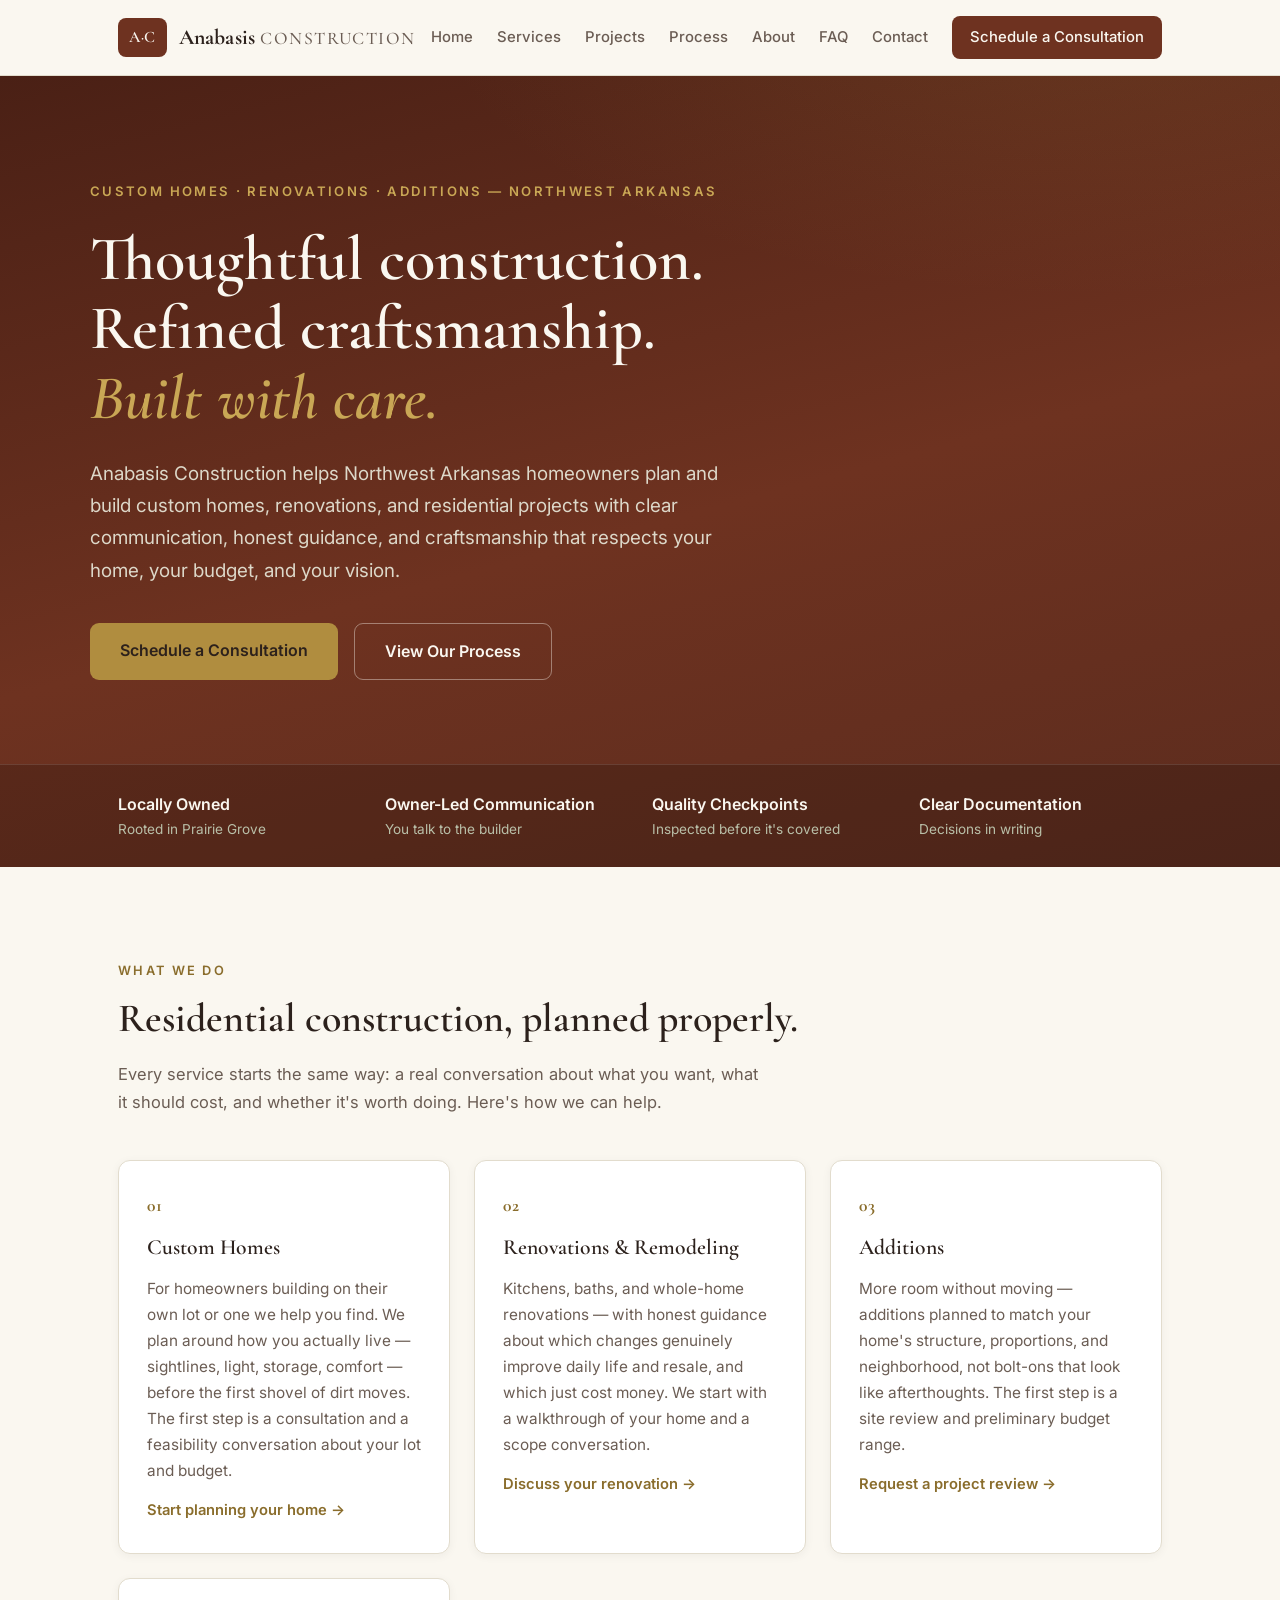
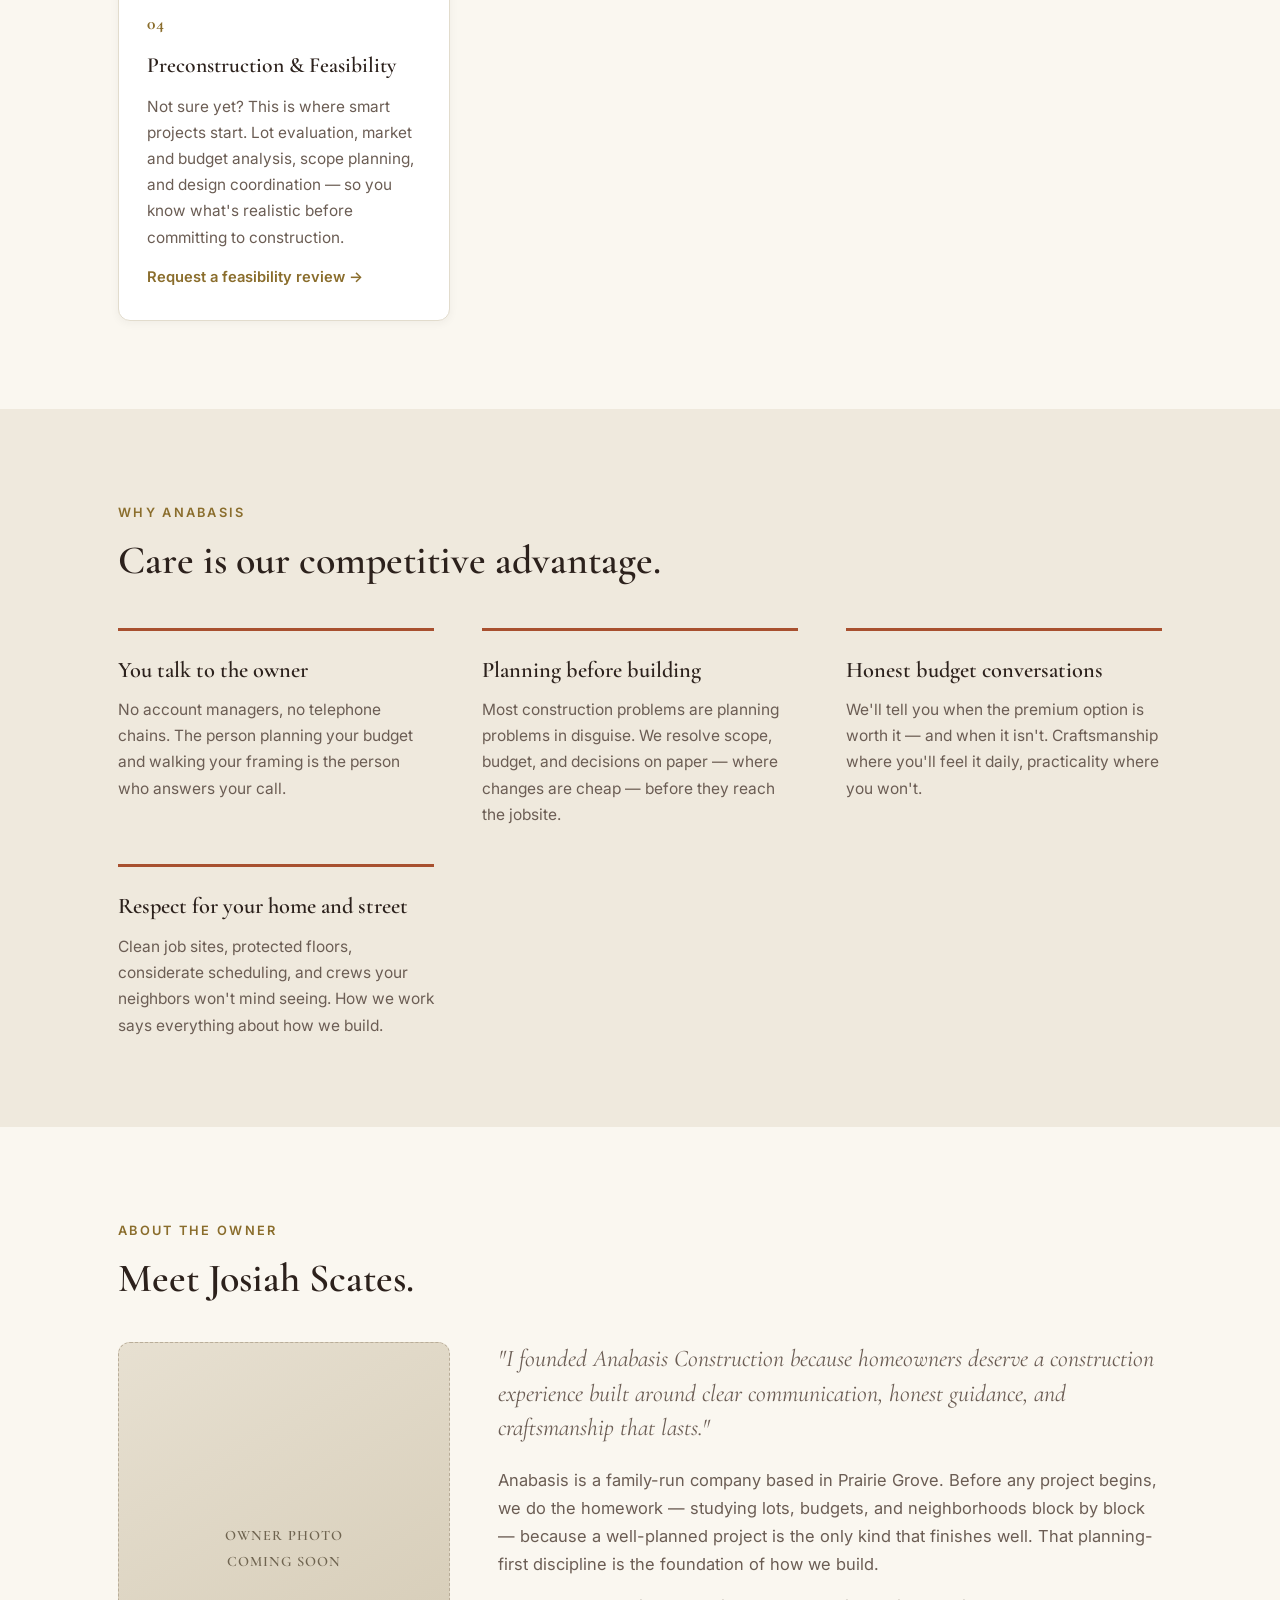
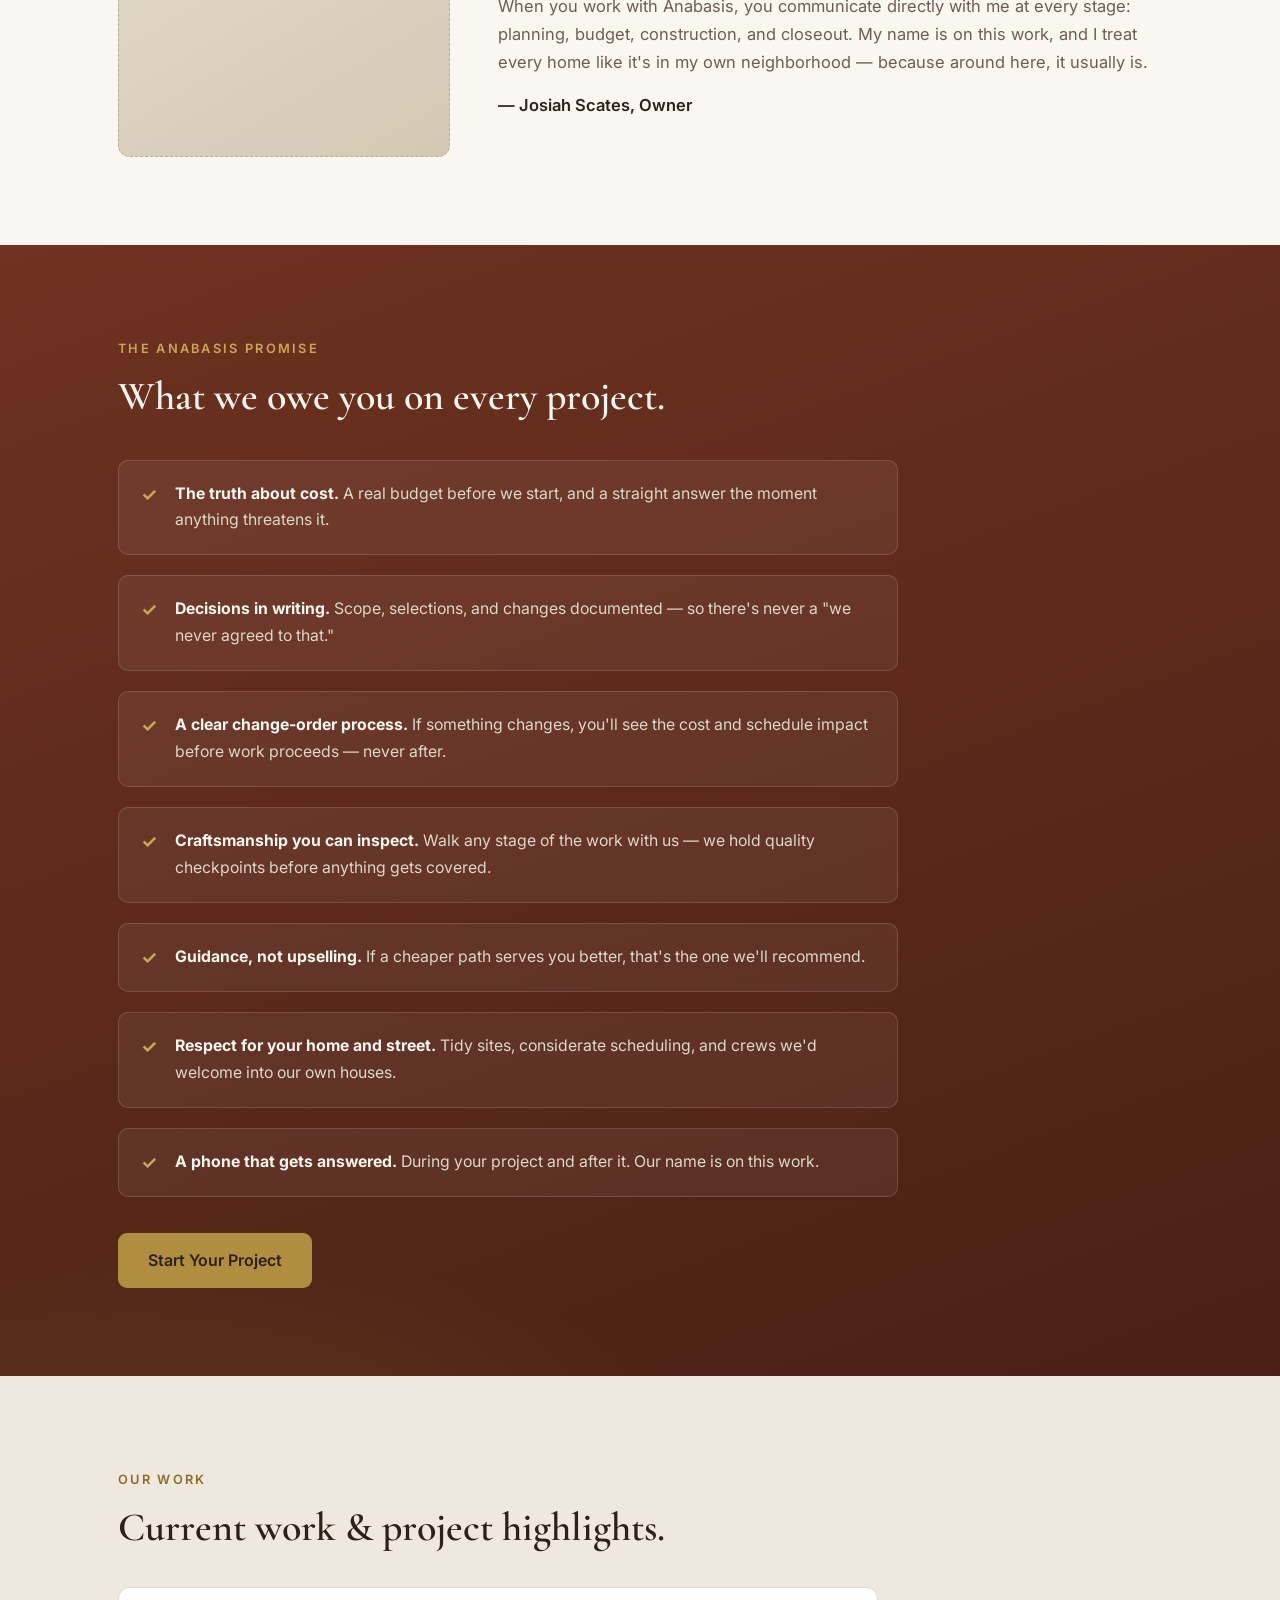
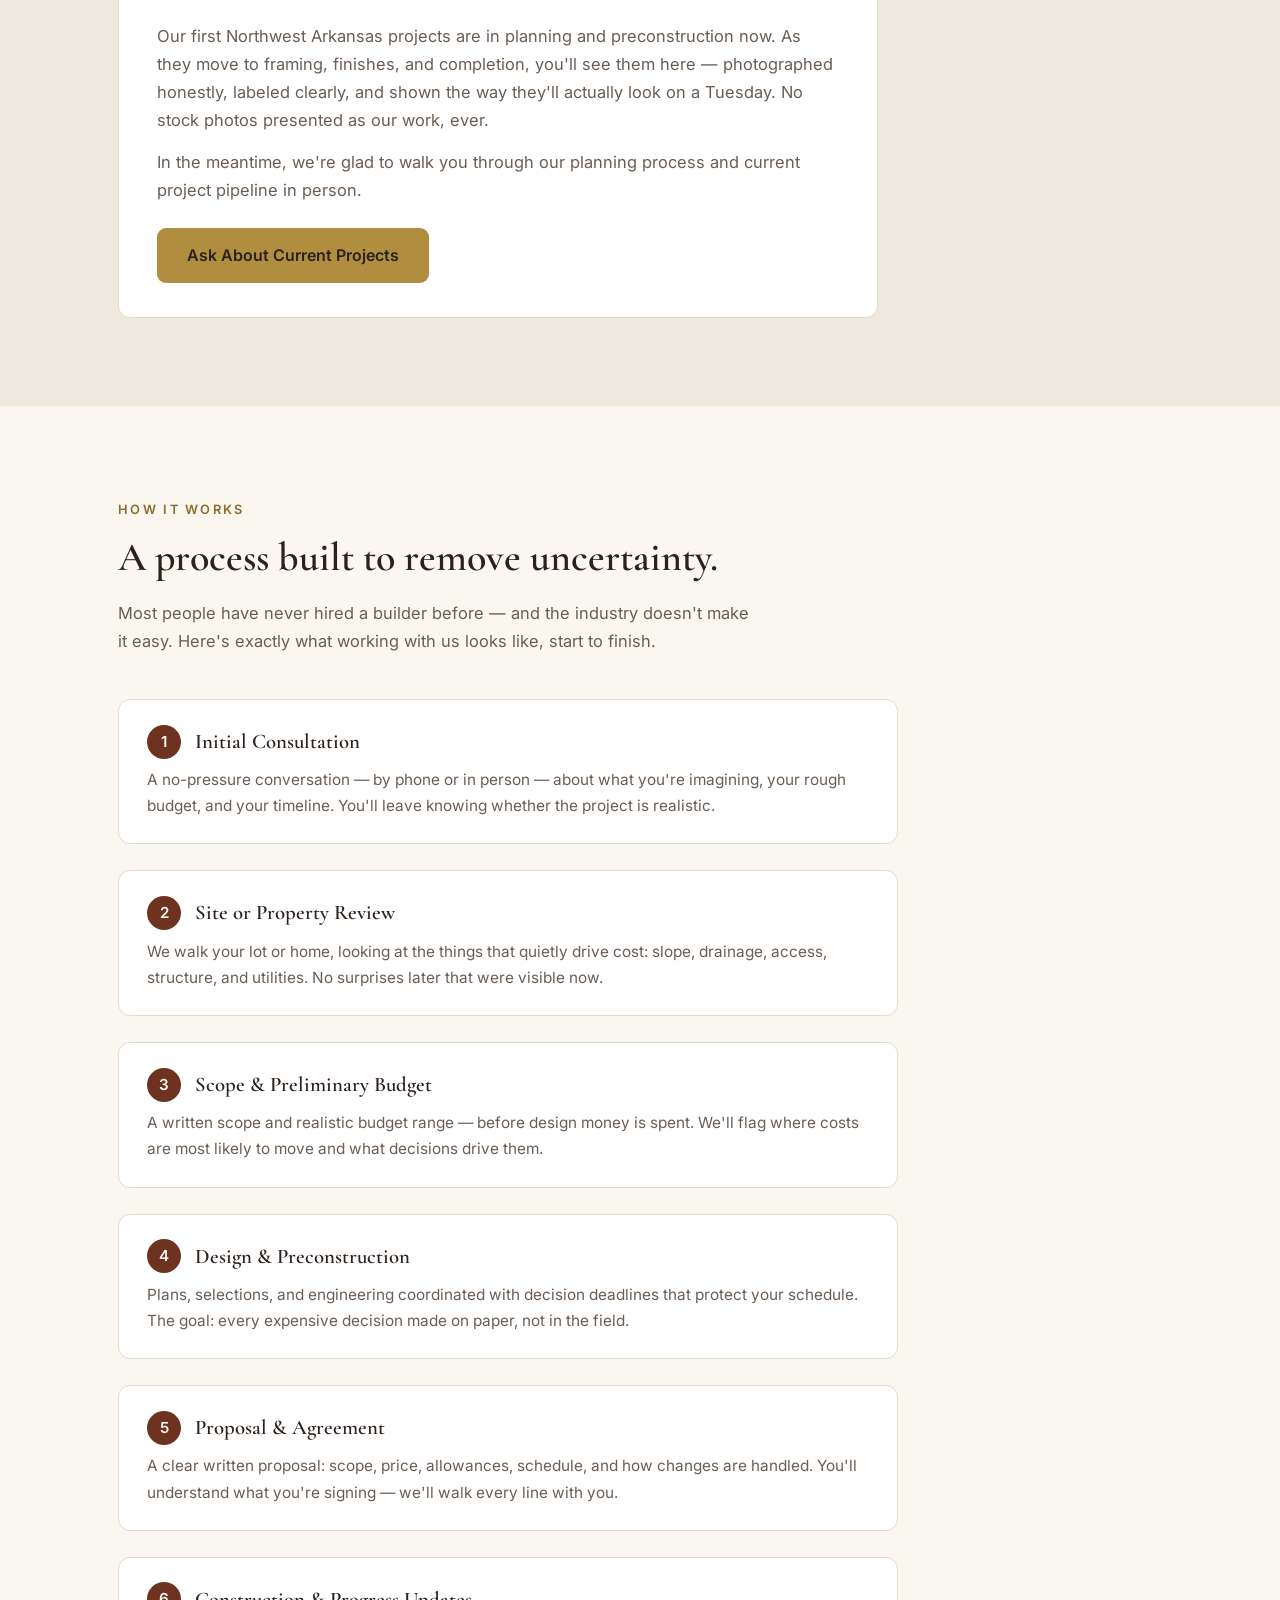
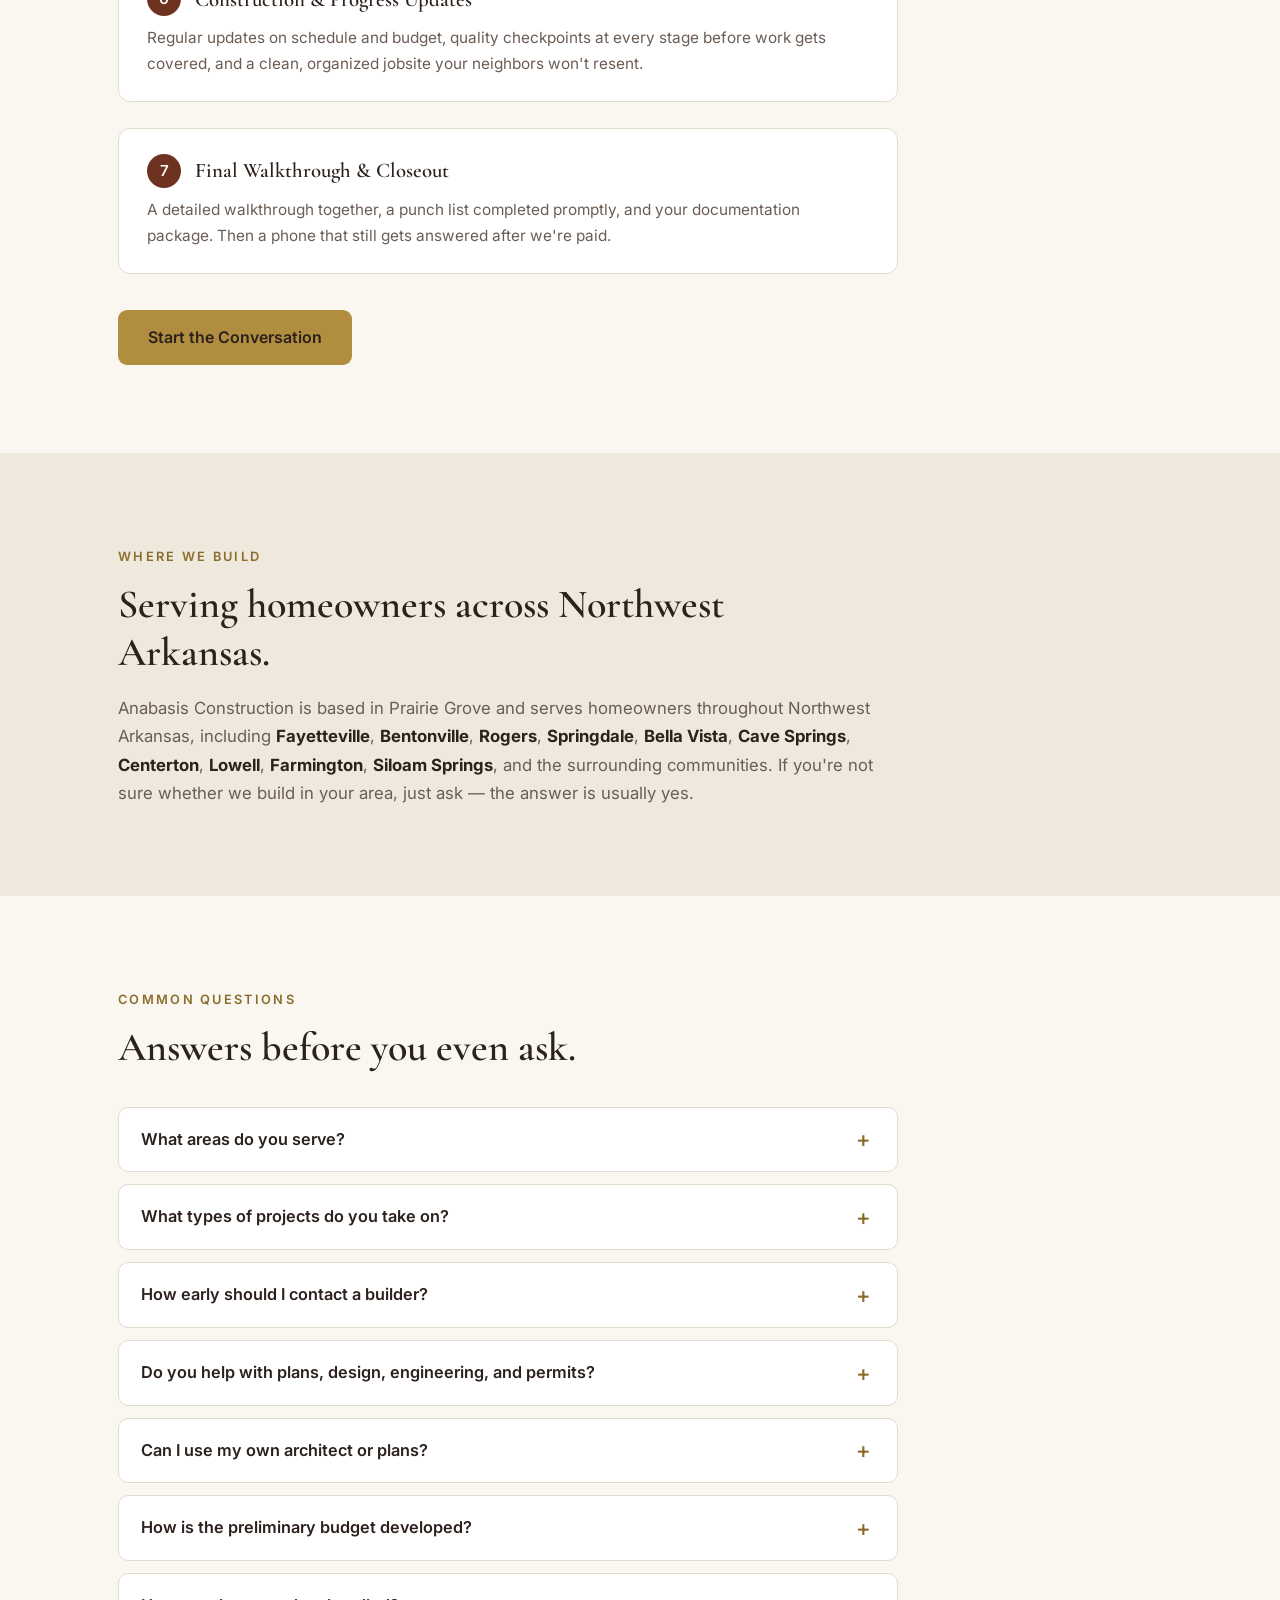
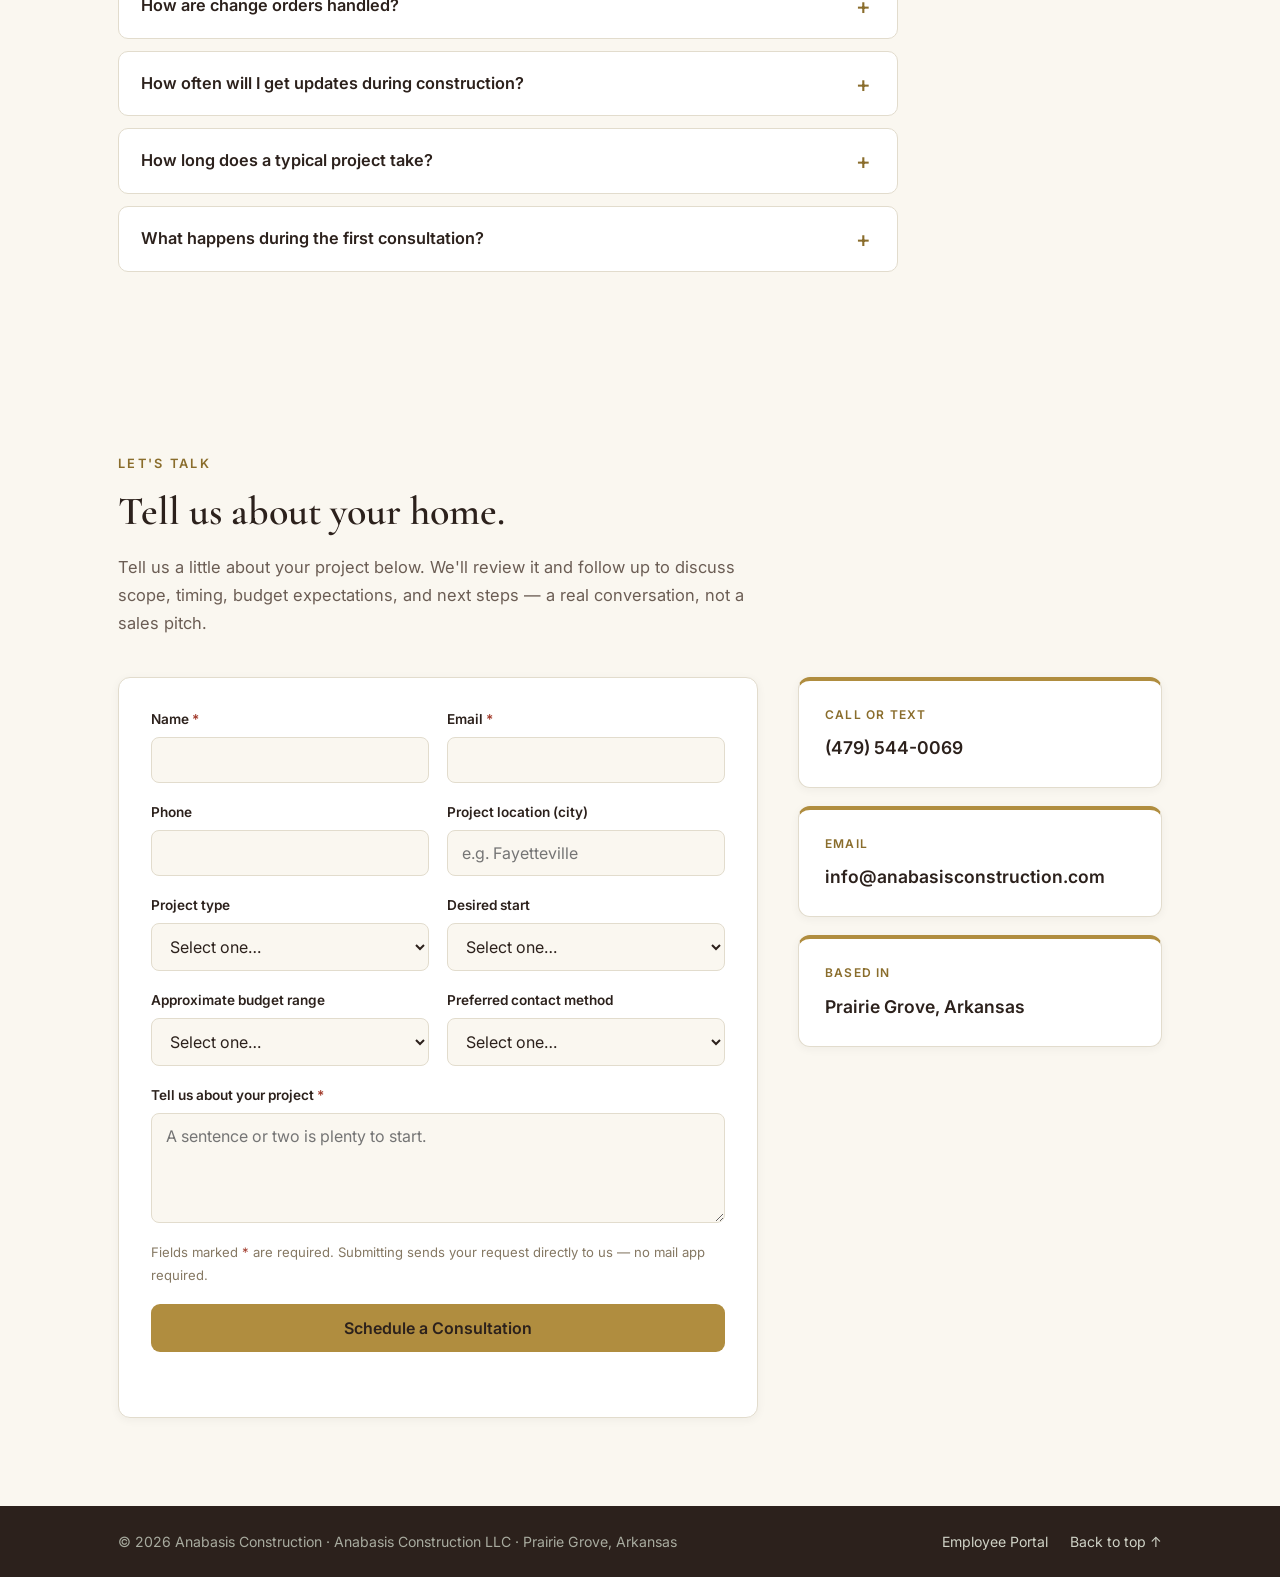
==== commit 5fbf127f: "Switch contact email to business address (info@anabasisconstruction.com) Replaces personal Gmail wit" ====
--- a/index.html
+++ b/index.html
@@ -28,7 +28,7 @@
     "legalName": "Anabasis Construction LLC",
     "url": "https://anabasisconstruction.com/",
     "telephone": "+1-479-544-0069",
-    "email": "jmarkscates@gmail.com",
+    "email": "info@anabasisconstruction.com",
     "founder": { "@type": "Person", "name": "Josiah Scates" },
     "address": {
       "@type": "PostalAddress",
@@ -441,7 +441,7 @@
 
         <div class="contact-layout">
           <form class="contact-form" id="project-form" novalidate>
-            <input type="hidden" name="access_key" value="eb5ee882-dd1b-4d77-9bb1-4c57151a5f1b">
+            <input type="hidden" name="access_key" value="c7d01530-9542-4acb-ae6b-d74a30873073">
             <input type="hidden" name="subject" value="New consultation request — Anabasis Construction website">
             <input type="checkbox" name="botcheck" class="hidden" style="display:none">
             <div class="form-row">
@@ -523,9 +523,9 @@
               <span class="contact-label">Call or Text</span>
               (479) 544-0069
             </a>
-            <a class="contact-item" href="mailto:jmarkscates@gmail.com">
+            <a class="contact-item" href="mailto:info@anabasisconstruction.com">
               <span class="contact-label">Email</span>
-              jmarkscates@gmail.com
+              info@anabasisconstruction.com
             </a>
             <div class="contact-item">
               <span class="contact-label">Based In</span>
@@ -619,13 +619,13 @@
               status.textContent = 'Thanks — your request has been sent. We\'ll follow up soon.';
               status.className = 'form-status form-success';
             } else {
-              status.textContent = 'Something went wrong sending your request. Please email us directly at jmarkscates@gmail.com or call (479) 544-0069.';
+              status.textContent = 'Something went wrong sending your request. Please email us directly at info@anabasisconstruction.com or call (479) 544-0069.';
               status.className = 'form-status form-error';
             }
           })
           .catch(function () {
             submitBtn.disabled = false;
-            status.textContent = 'Something went wrong sending your request. Please email us directly at jmarkscates@gmail.com or call (479) 544-0069.';
+            status.textContent = 'Something went wrong sending your request. Please email us directly at info@anabasisconstruction.com or call (479) 544-0069.';
             status.className = 'form-status form-error';
           });
       });
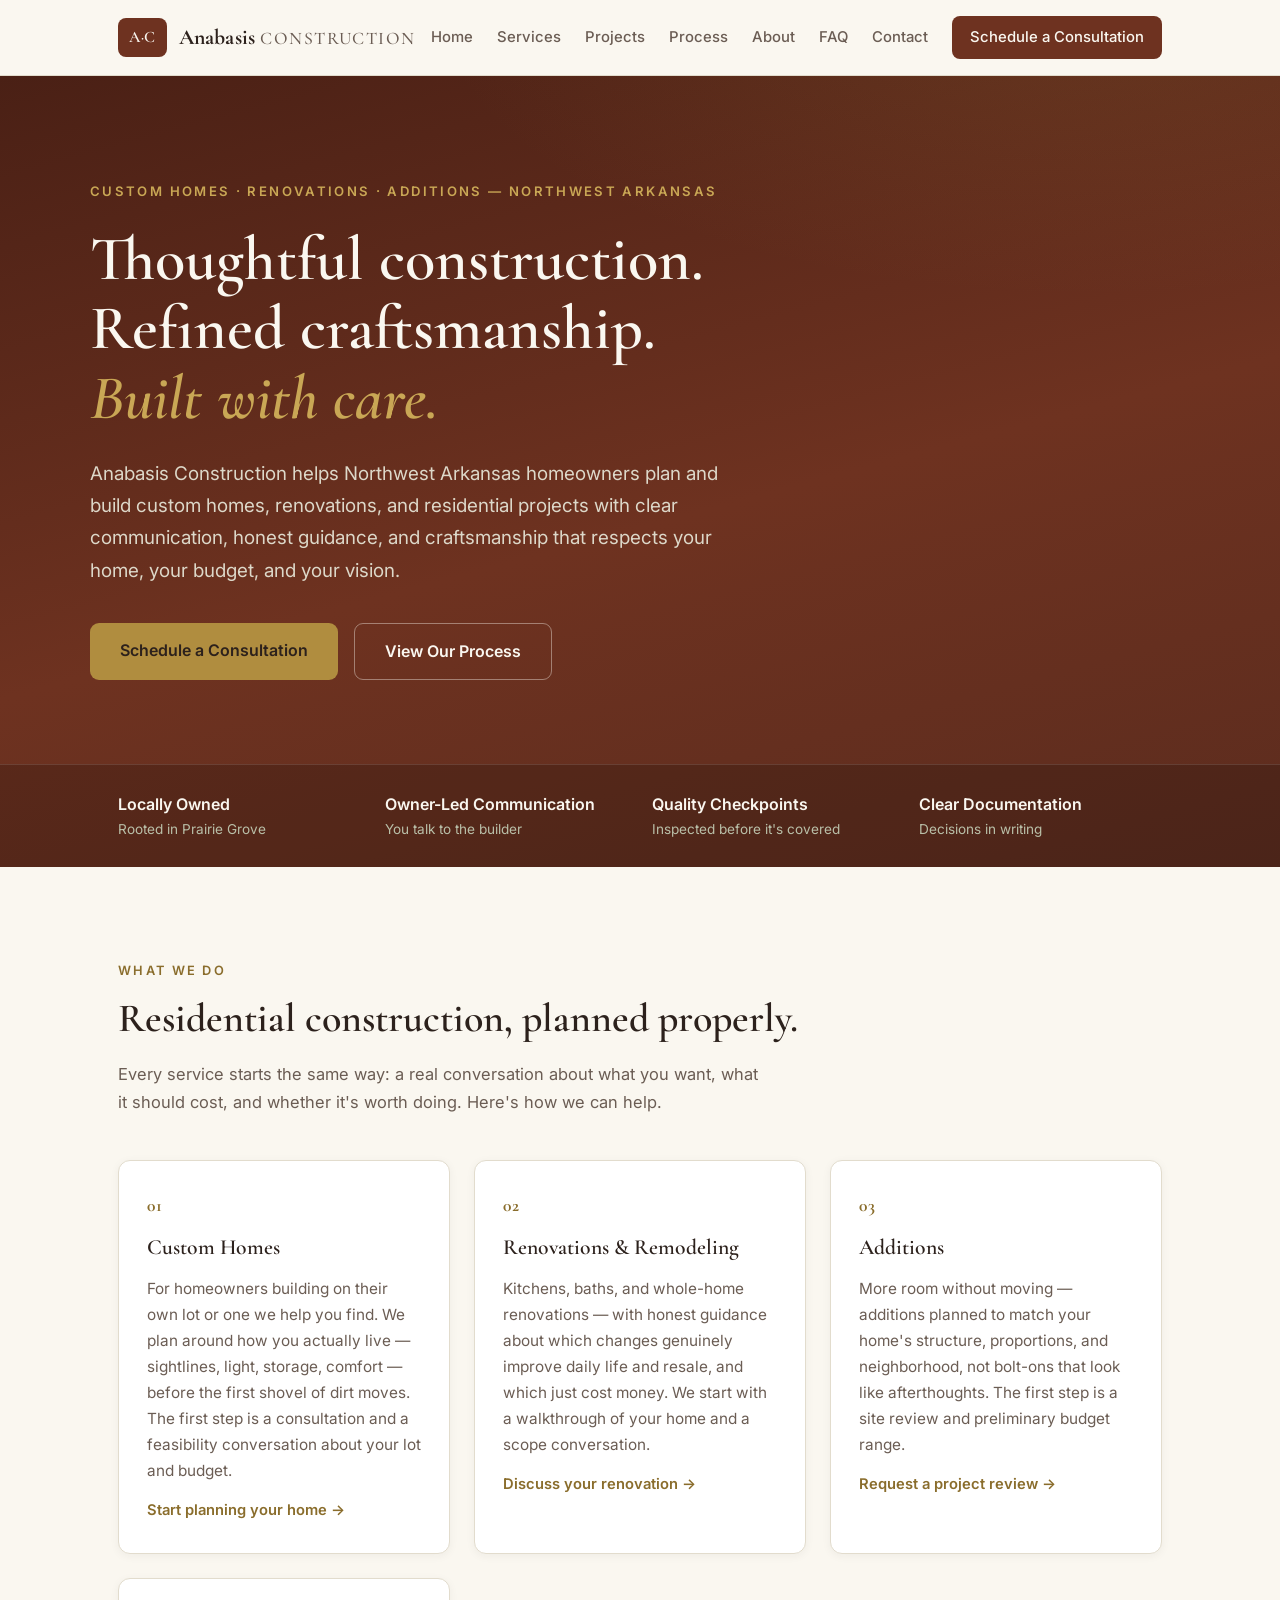
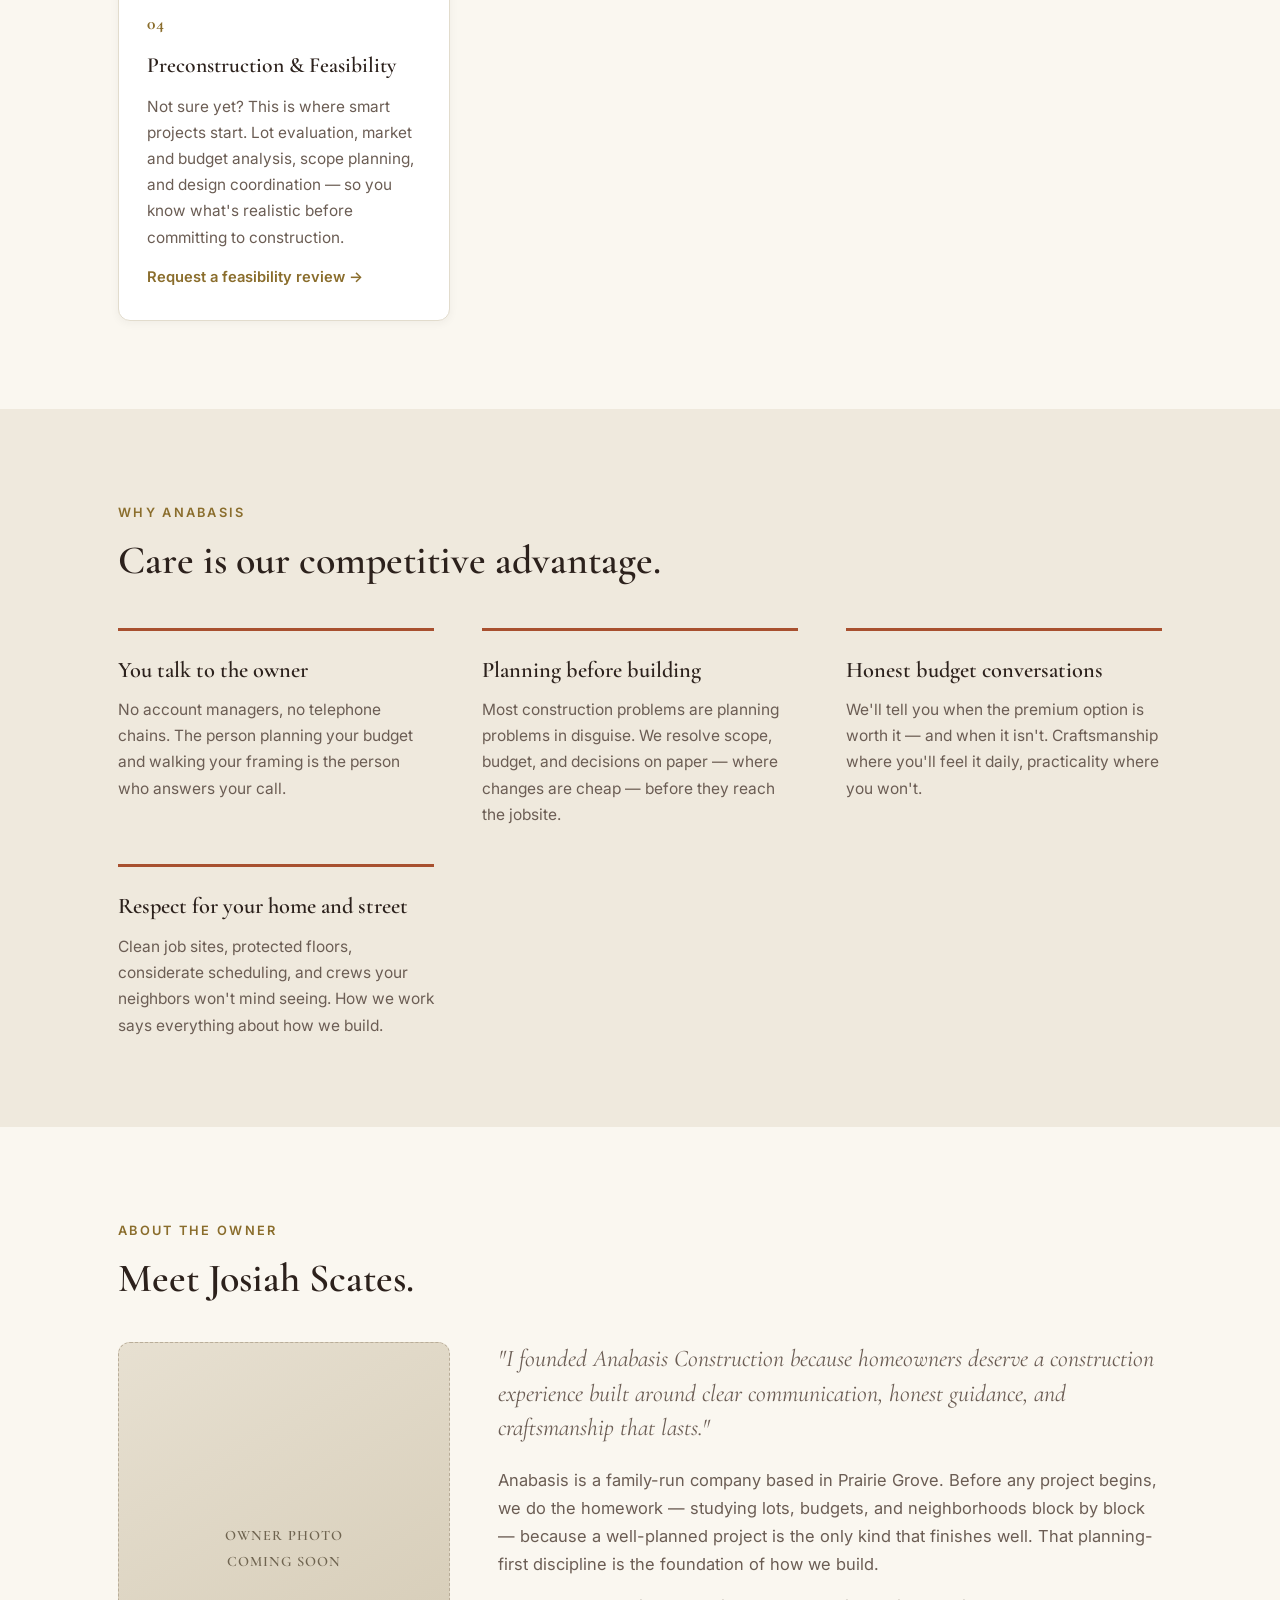
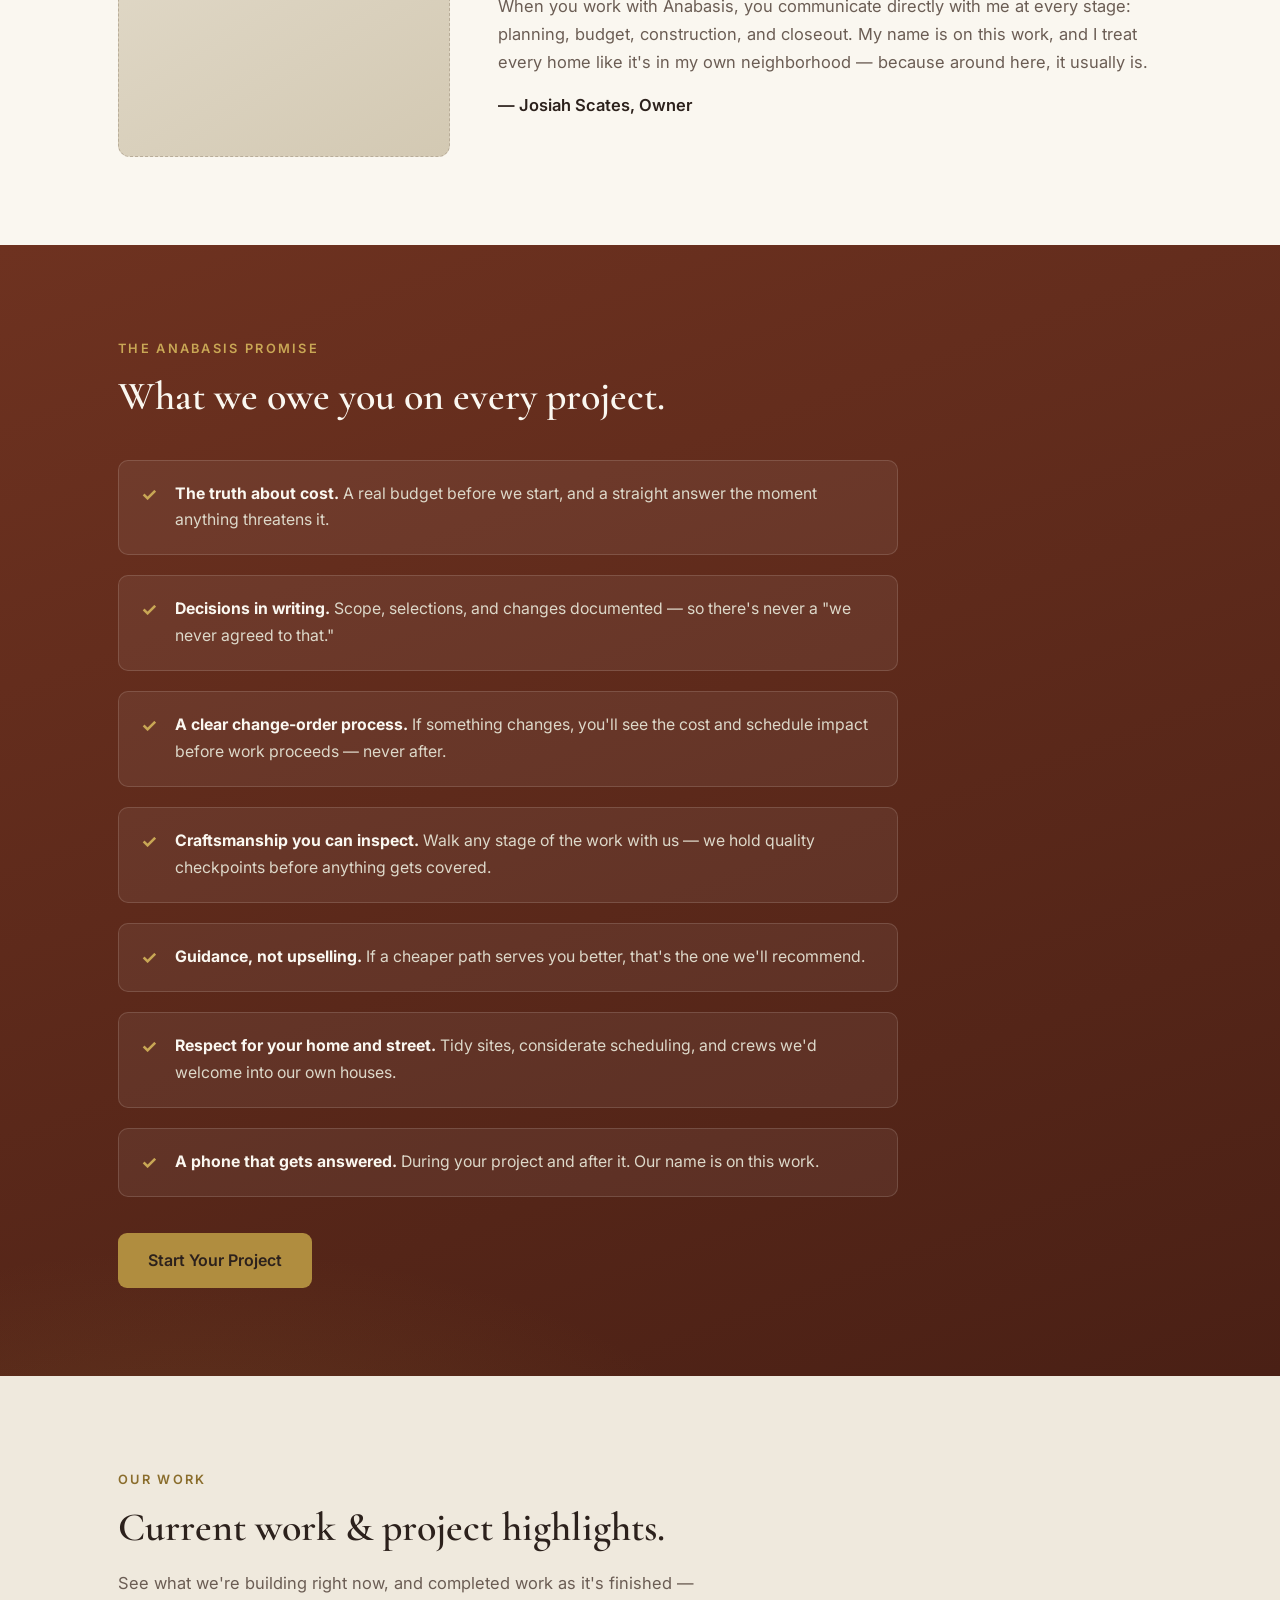
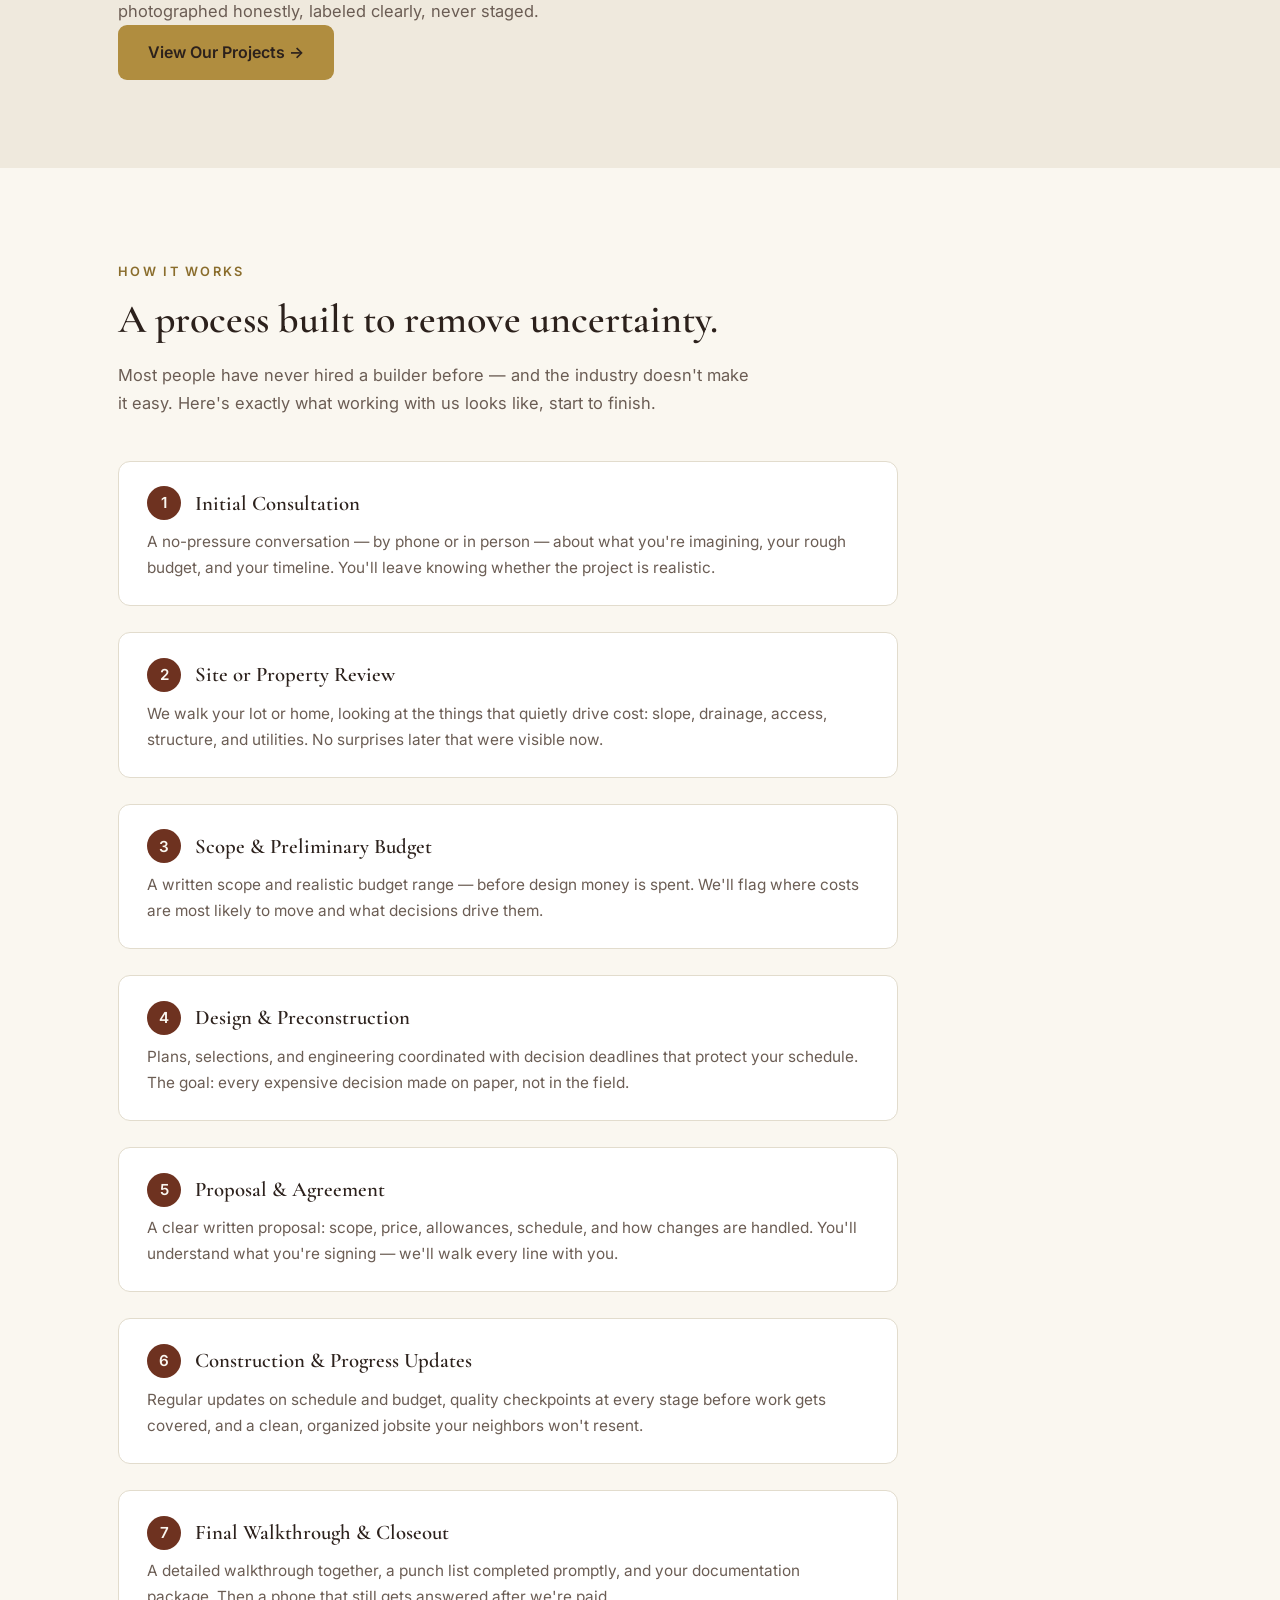
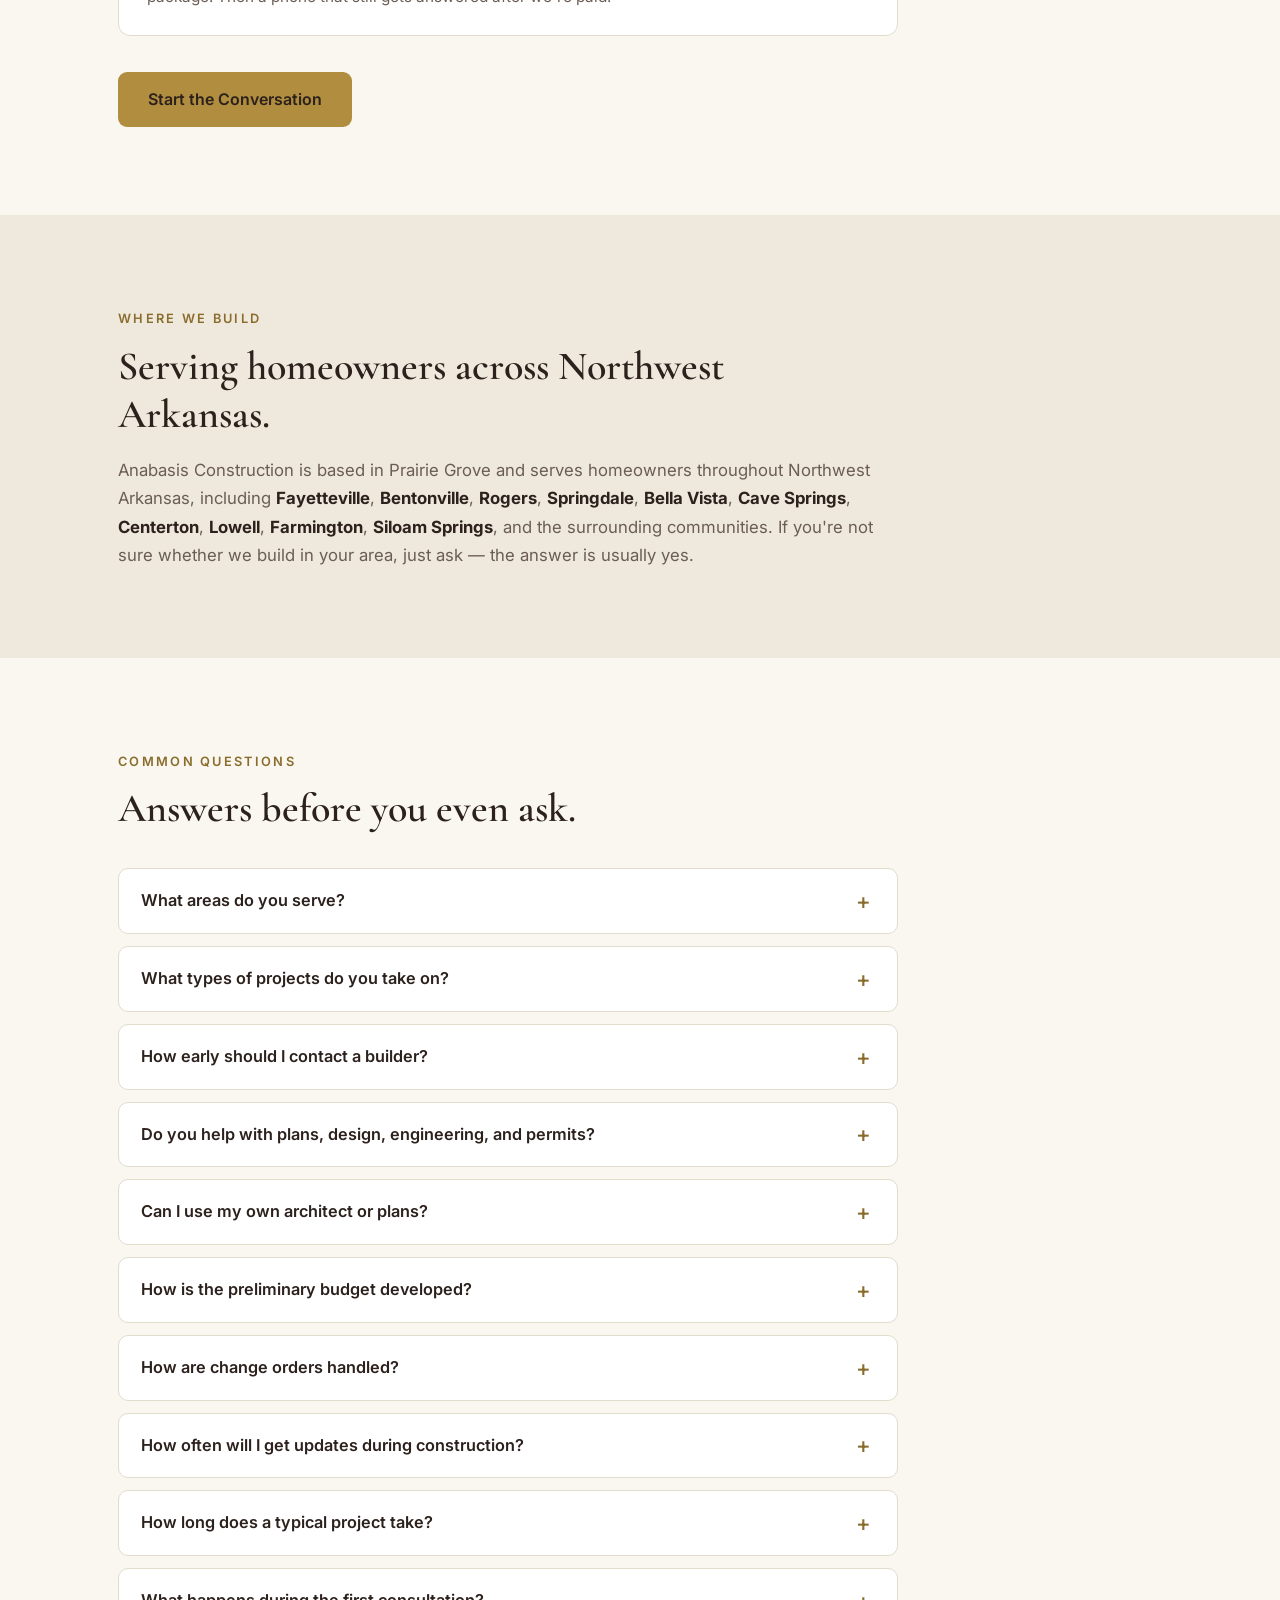
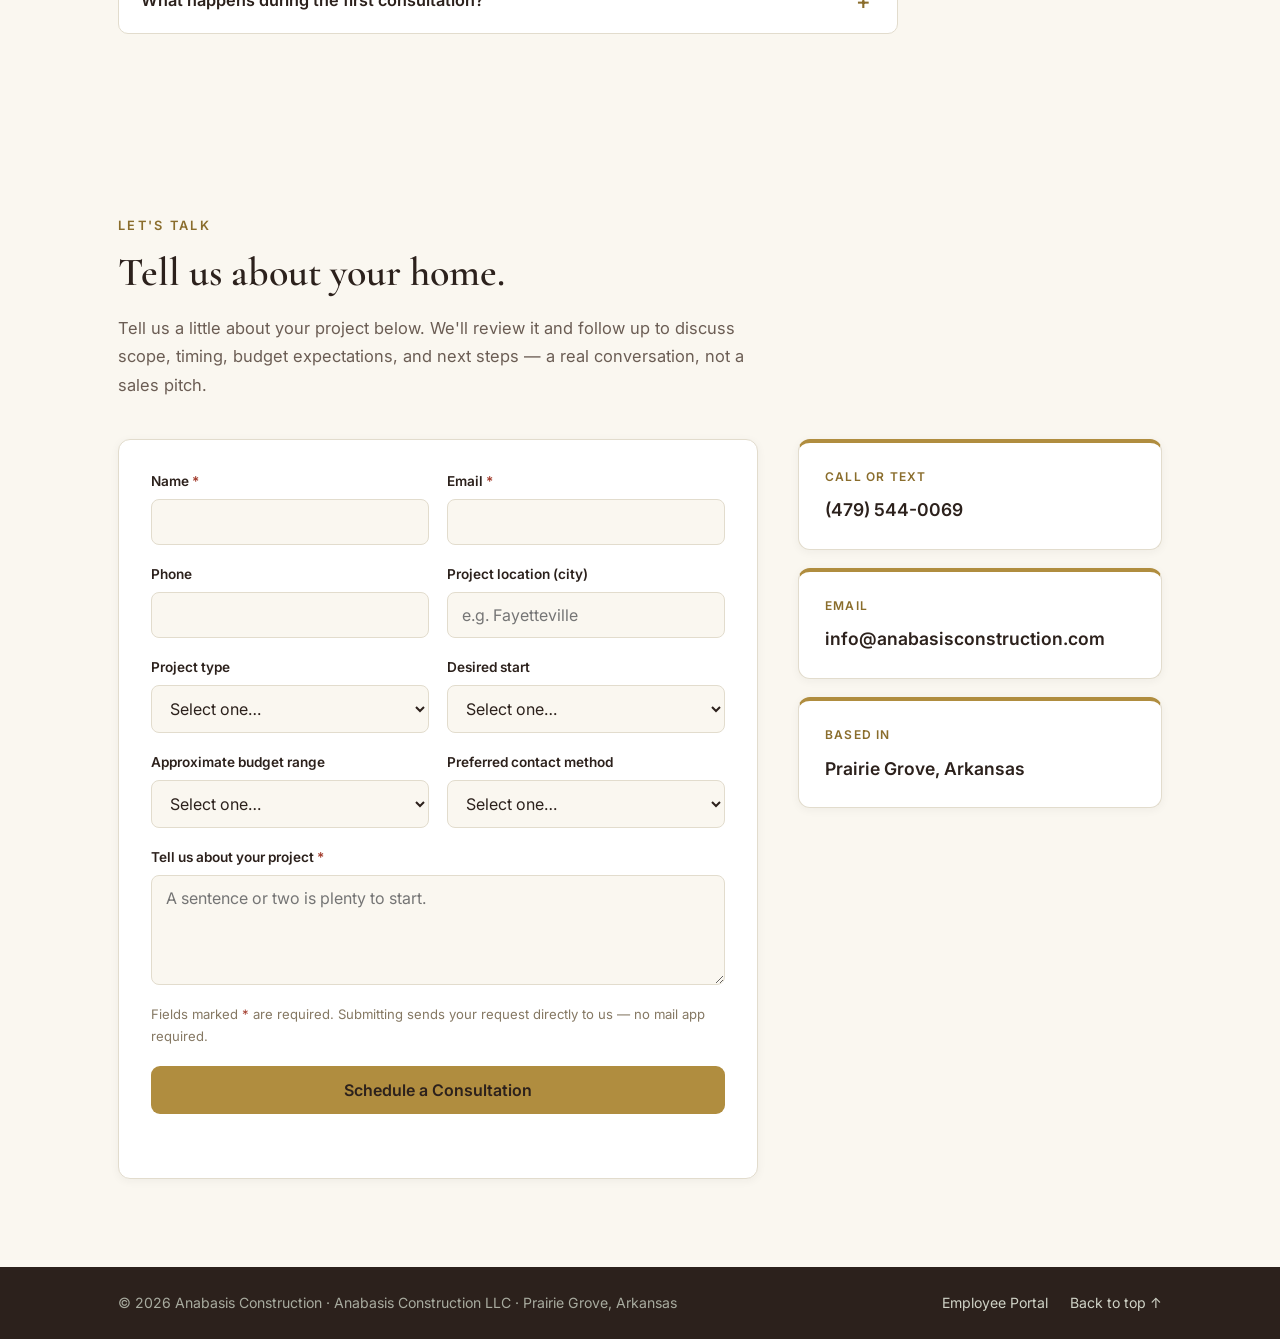
==== commit 2a61262b: "Add dedicated Projects page, condense homepage section to a teaser Portfolio content needs room to g" ====
--- a/index.html
+++ b/index.html
@@ -61,7 +61,7 @@
       <nav id="site-nav" class="nav" aria-label="Main navigation">
         <a href="#top">Home</a>
         <a href="#services">Services</a>
-        <a href="#projects">Projects</a>
+        <a href="projects.html">Projects</a>
         <a href="#process">Process</a>
         <a href="#about">About</a>
         <a href="#faq">FAQ</a>
@@ -244,43 +244,18 @@
       </div>
     </section>
 
-    <!-- ============ 8. CURRENT WORK & PROJECT HIGHLIGHTS ============ -->
+    <!-- ============ 8. CURRENT WORK — TEASER, FULL GALLERY LIVES ON projects.html ============ -->
     <section id="projects" class="section section-stone" aria-labelledby="projects-heading">
       <div class="container">
         <div class="section-heading">
           <span class="eyebrow">Our Work</span>
           <h2 id="projects-heading">Current work &amp; project highlights.</h2>
-        </div>
-        <div class="projects-status">
-          <p>
-            Our first Northwest Arkansas projects are in planning and preconstruction now.
-            As they move to framing, finishes, and completion, you'll see them here —
-            photographed honestly, labeled clearly, and shown the way they'll actually
-            look on a Tuesday. No stock photos presented as our work, ever.
+          <p class="section-lead">
+            See what we're building right now, and completed work as it's finished —
+            photographed honestly, labeled clearly, never staged.
           </p>
-          <p>
-            In the meantime, we're glad to walk you through our planning process and
-            current project pipeline in person.
-          </p>
-          <a href="#contact" class="btn btn-primary">Ask About Current Projects</a>
-        </div>
-        <!--
-        PROJECT CARD TEMPLATE — copy inside the .gallery grid when real projects exist.
-        Every card must carry an accurate status label: Completed / In Progress / Rendering / Inspiration / Sample.
-        [Add project photo] [Confirm project details]
-
-        <div class="gallery">
-          <article class="project-card">
-            <img src="project1.jpg" alt="DESCRIBE THE ACTUAL PHOTO" loading="lazy" width="800" height="600">
-            <div class="project-meta">
-              <span class="project-status">In Progress</span>
-              <h3>Project Name</h3>
-              <p class="project-loc">City, AR · Project type</p>
-              <p>Short honest description of scope and status.</p>
-            </div>
-          </article>
-        </div>
-        -->
+        </div>
+        <a href="projects.html" class="btn btn-primary">View Our Projects →</a>
       </div>
     </section>
 
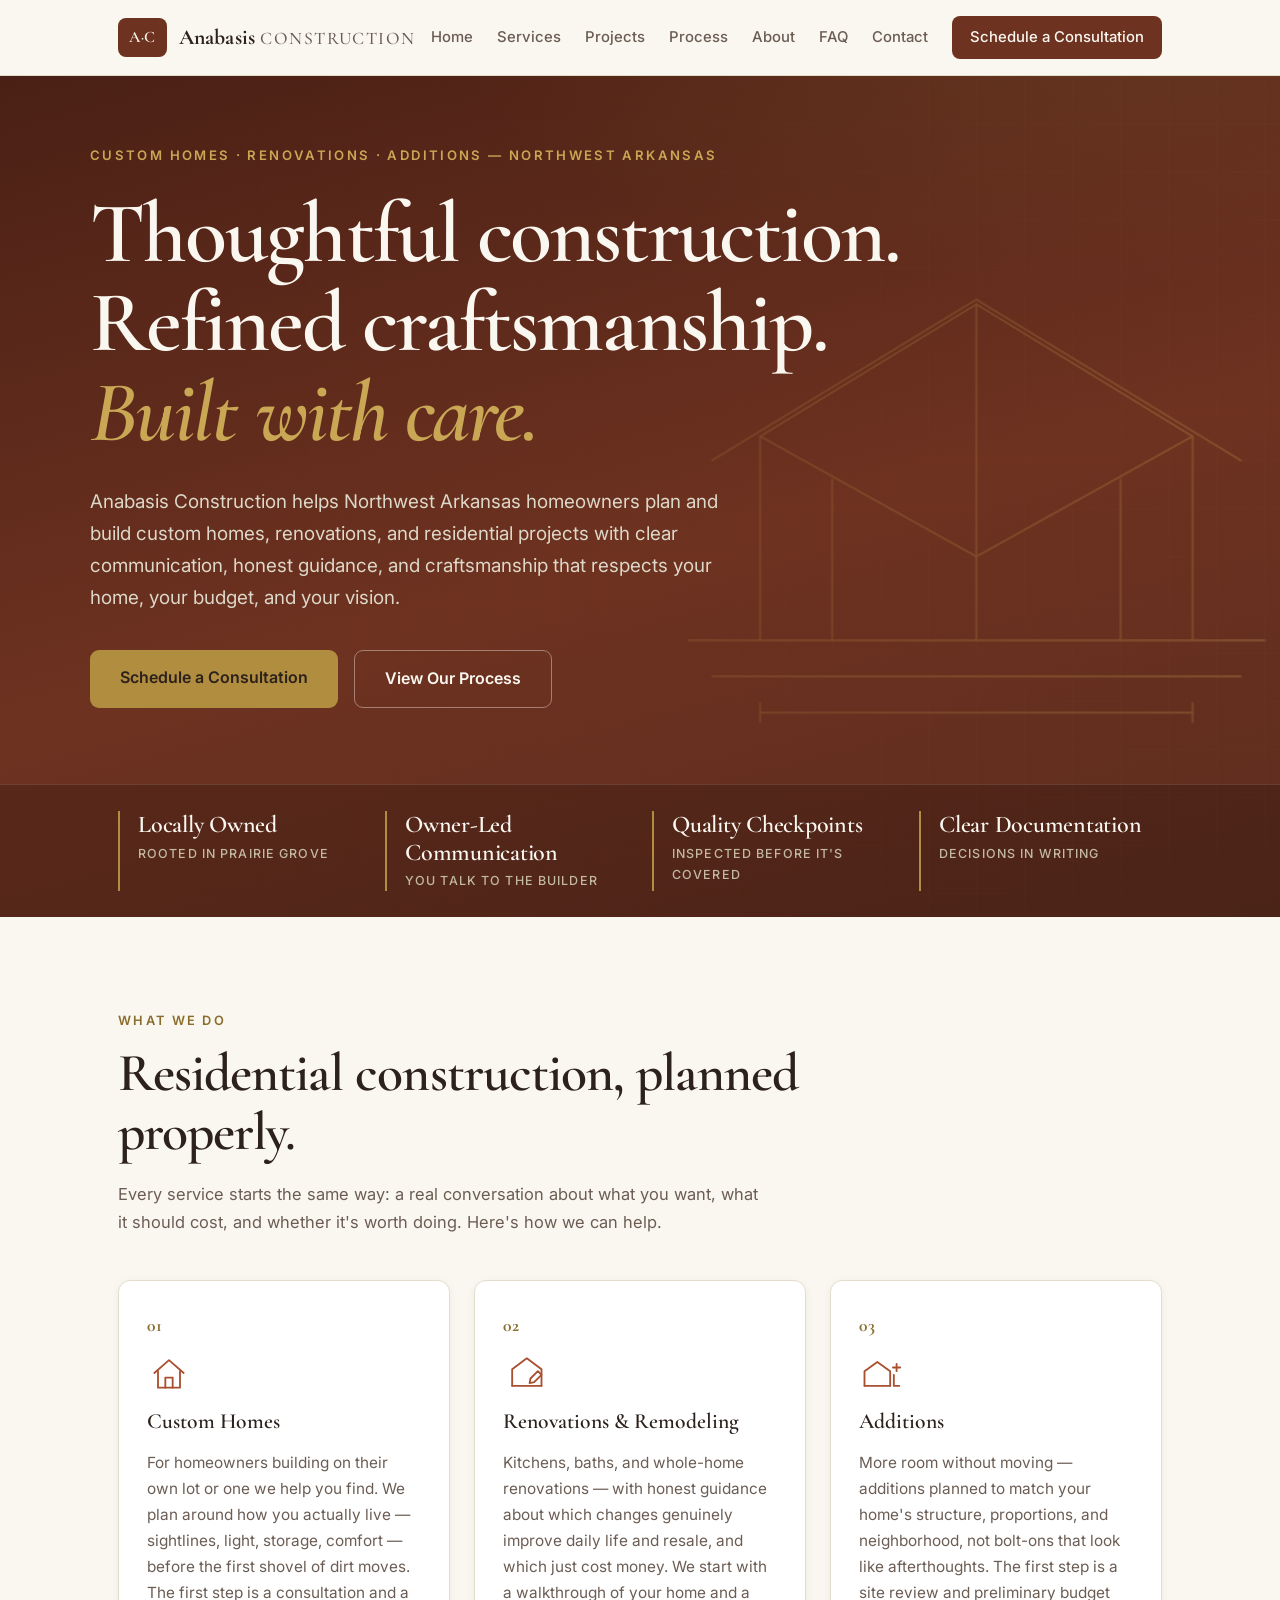
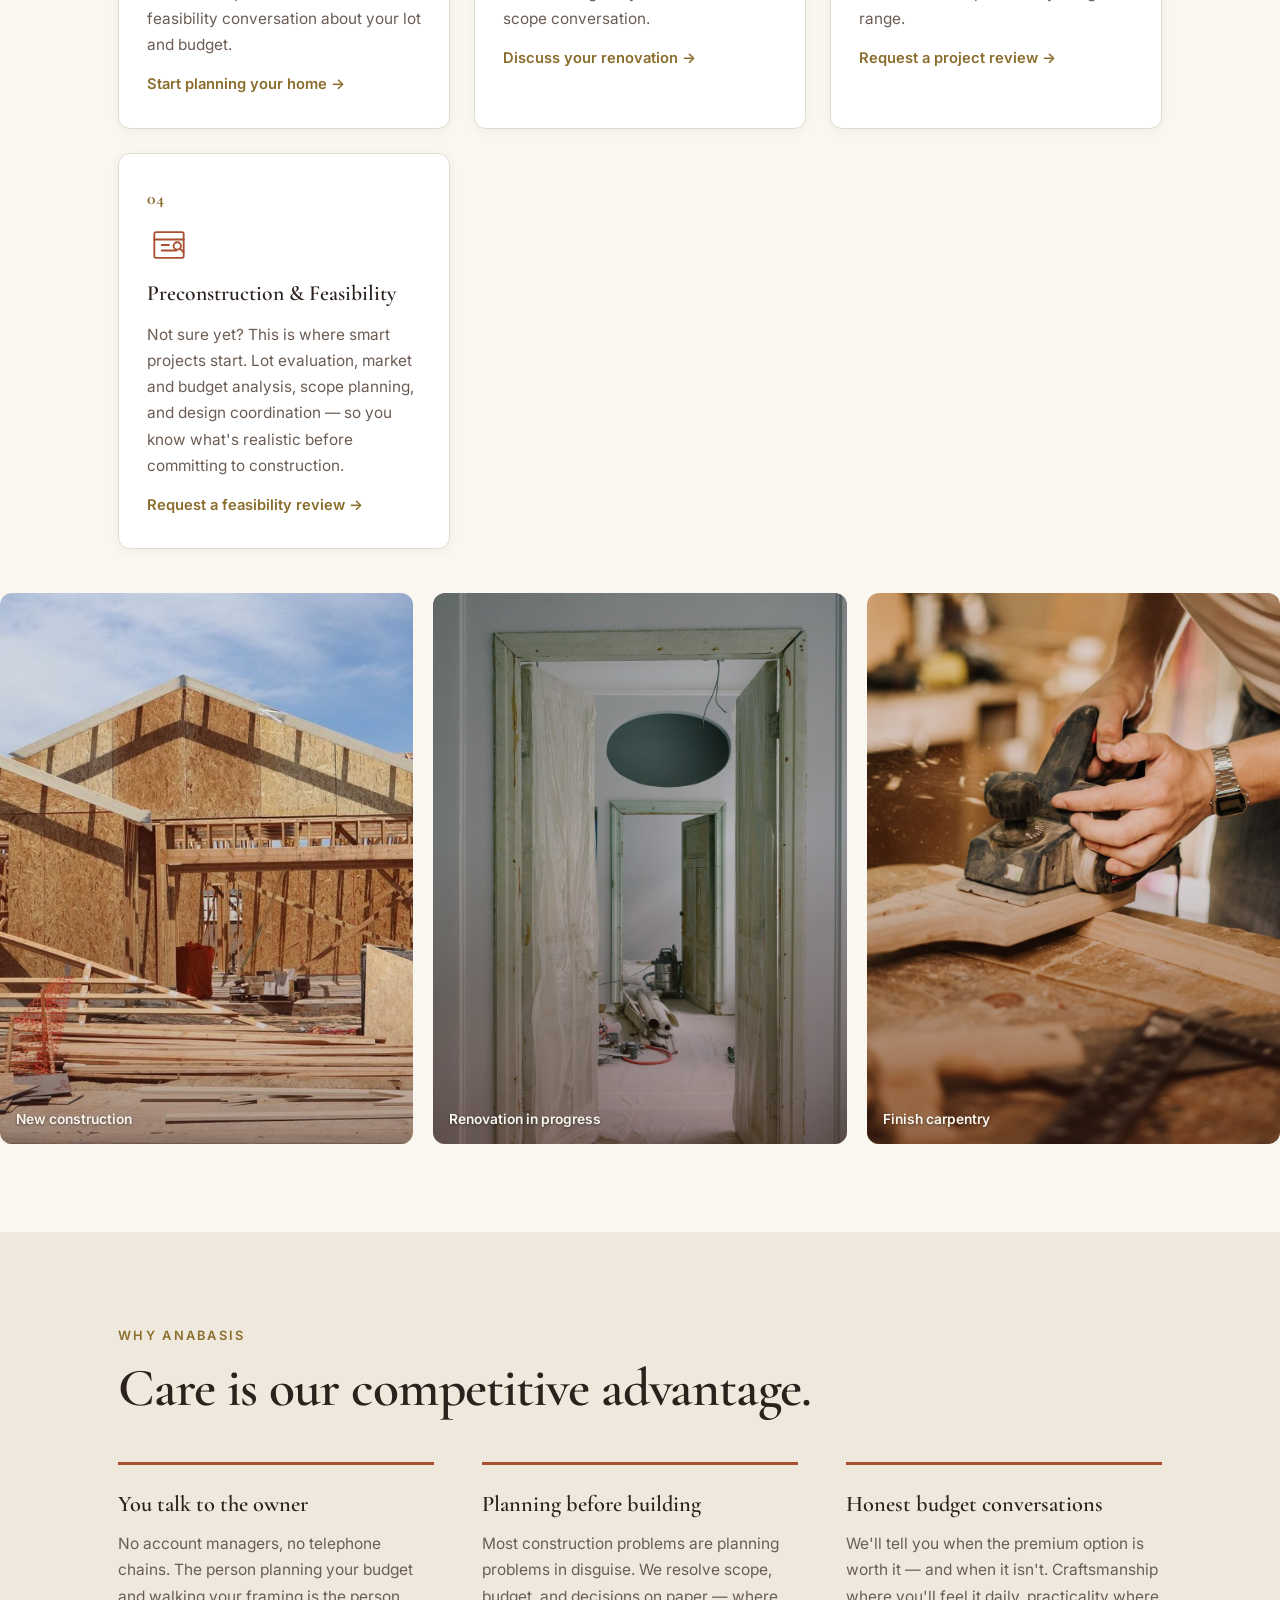
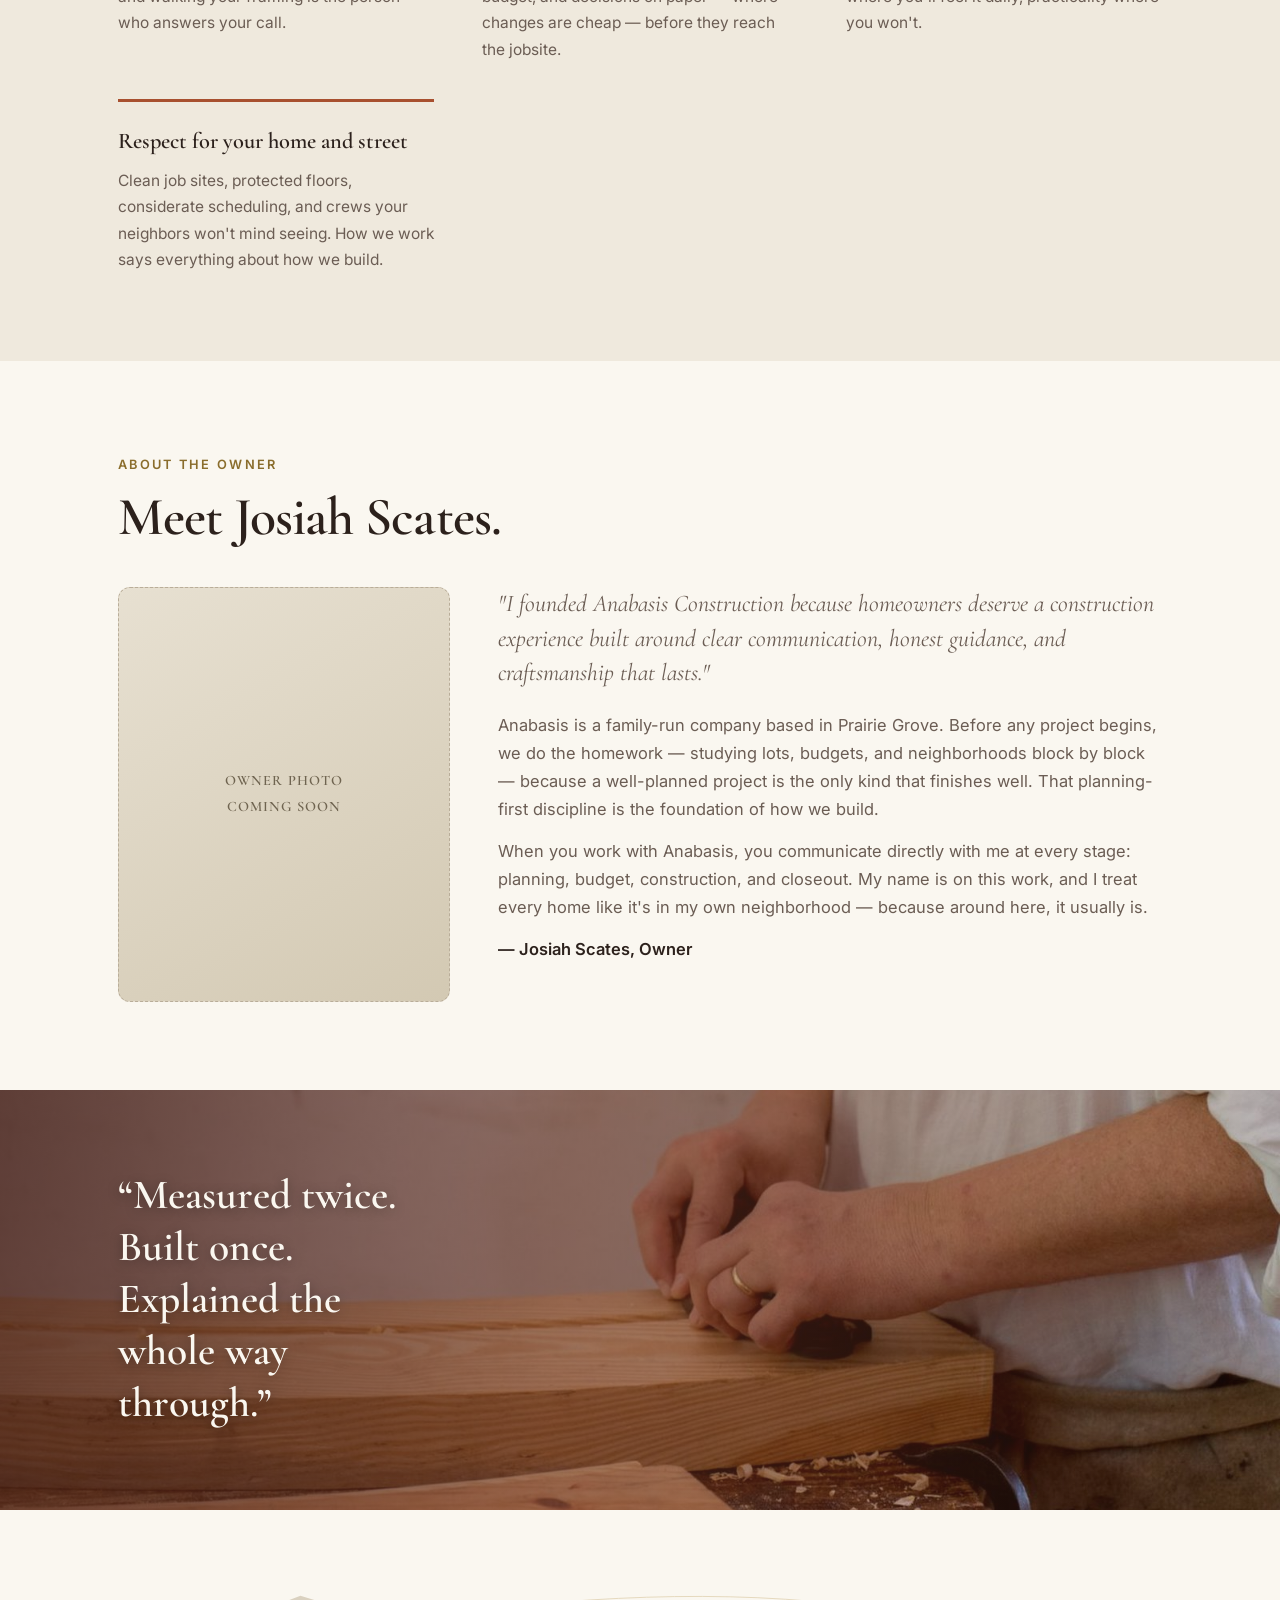
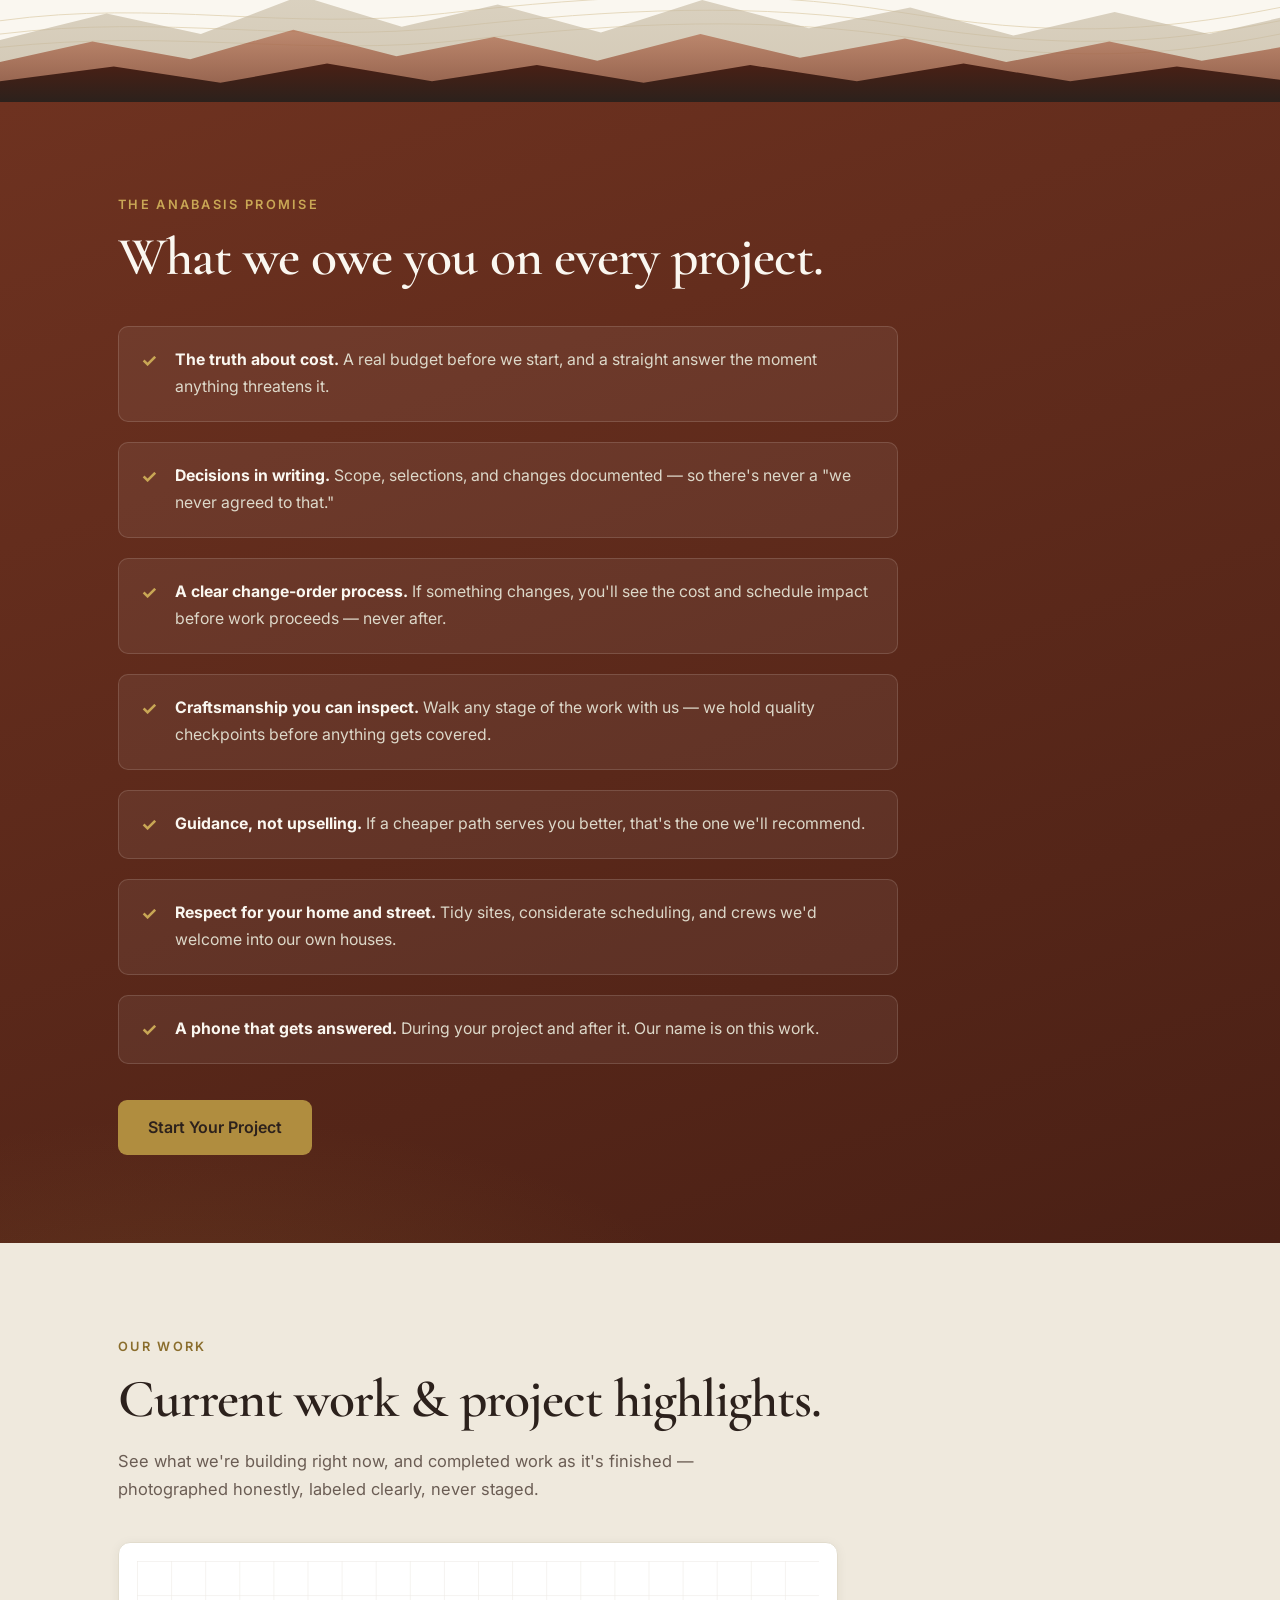
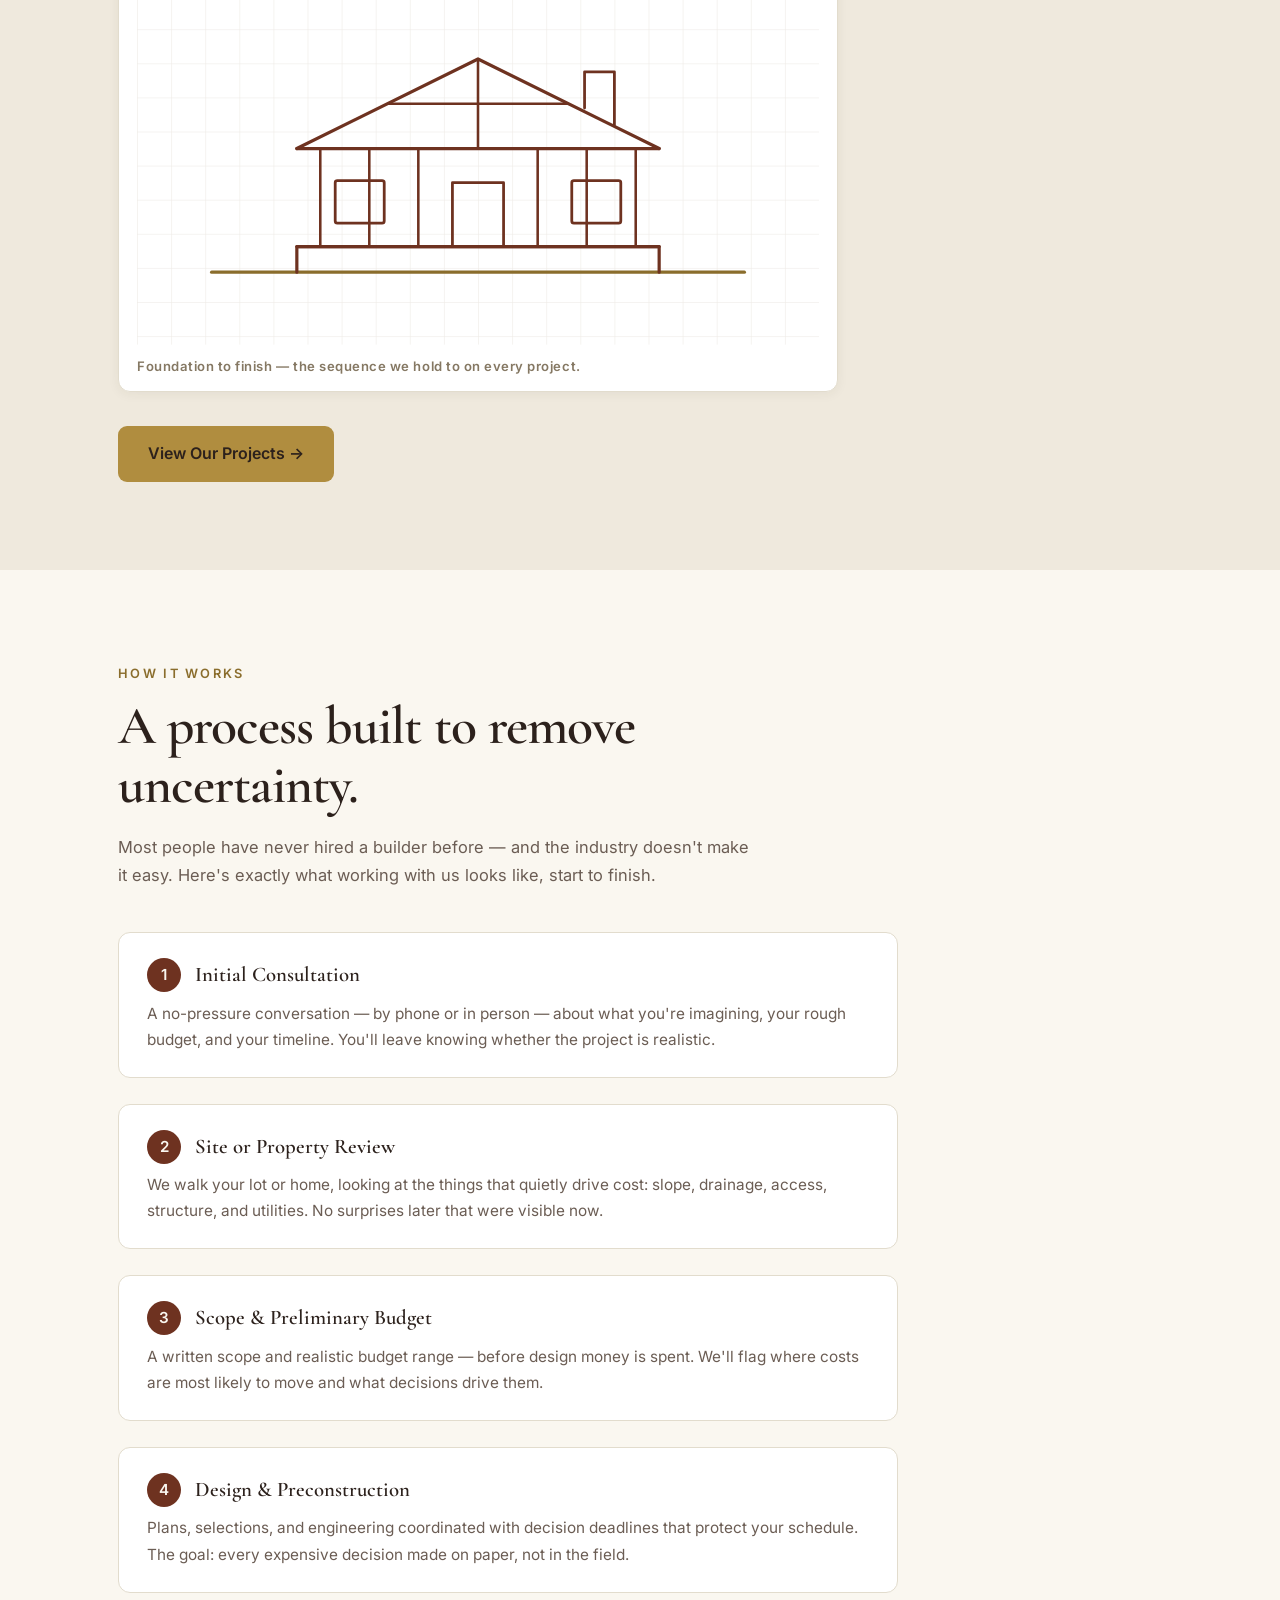
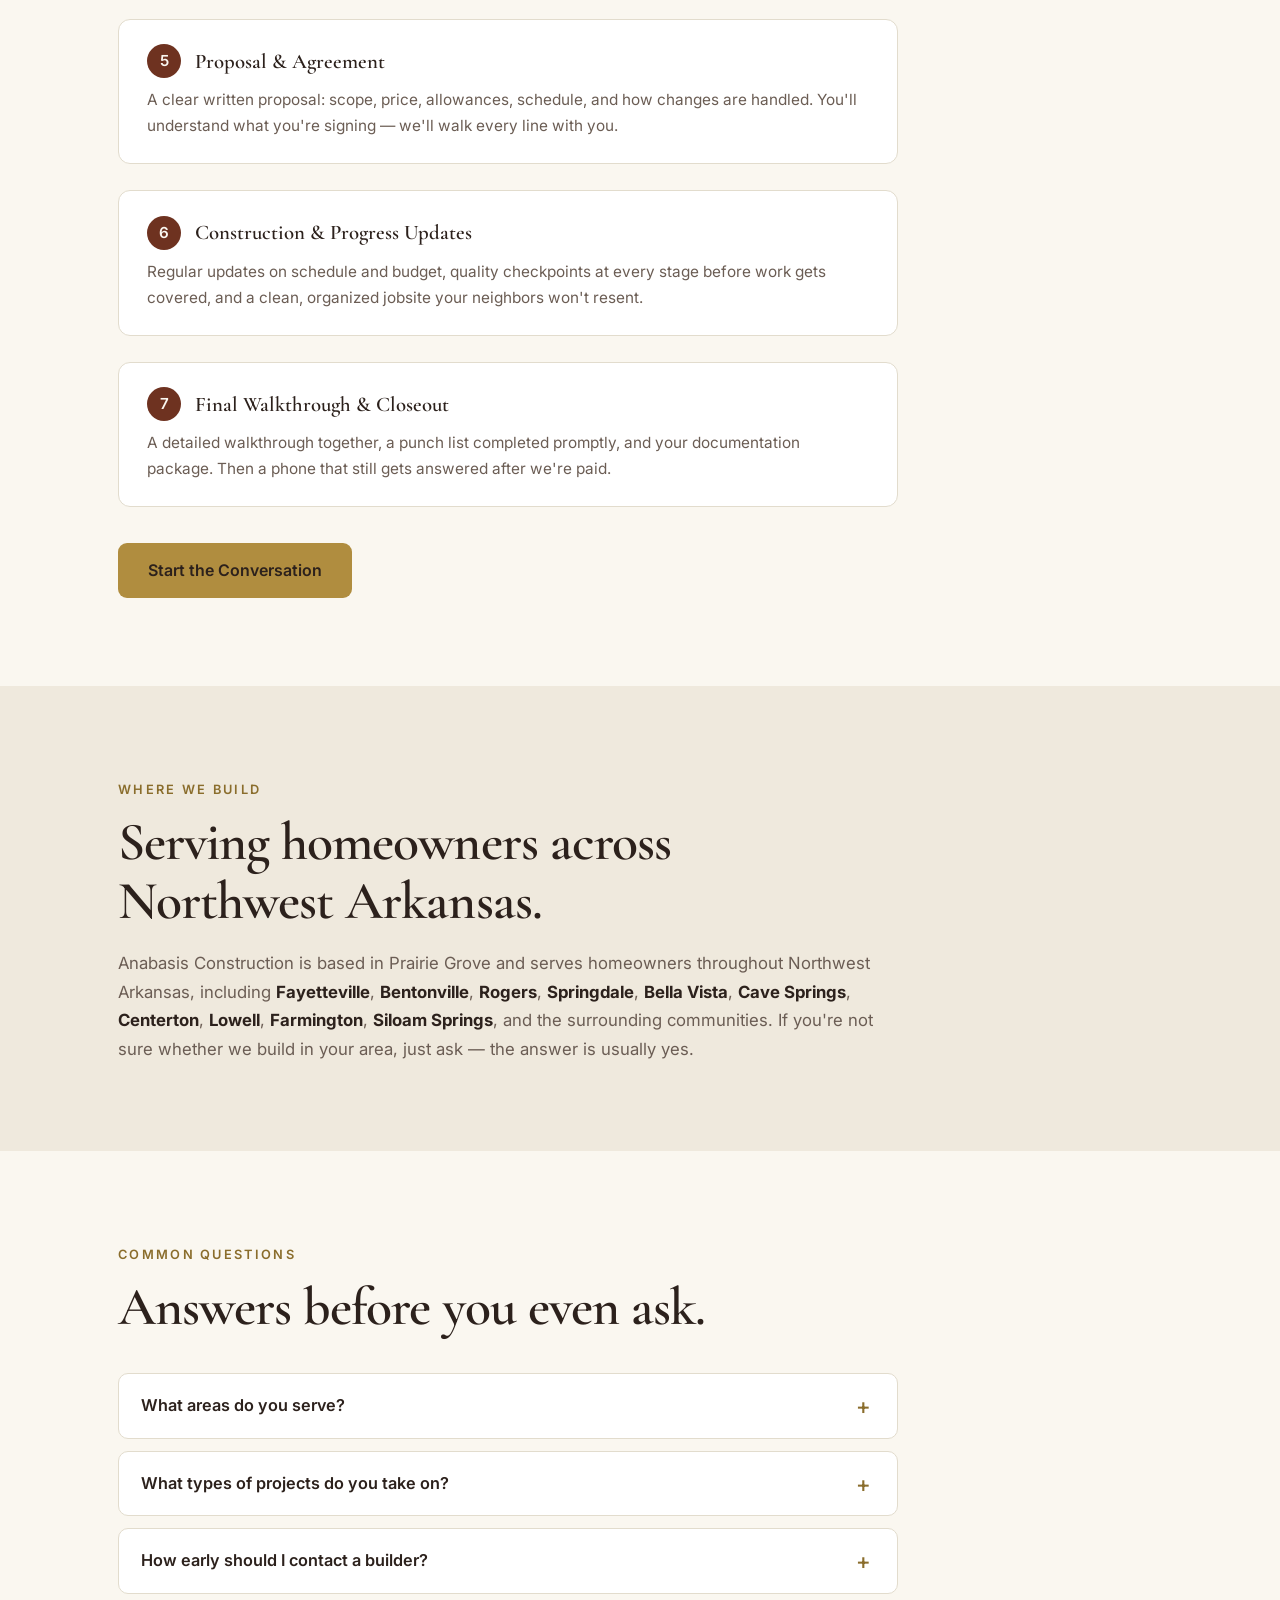
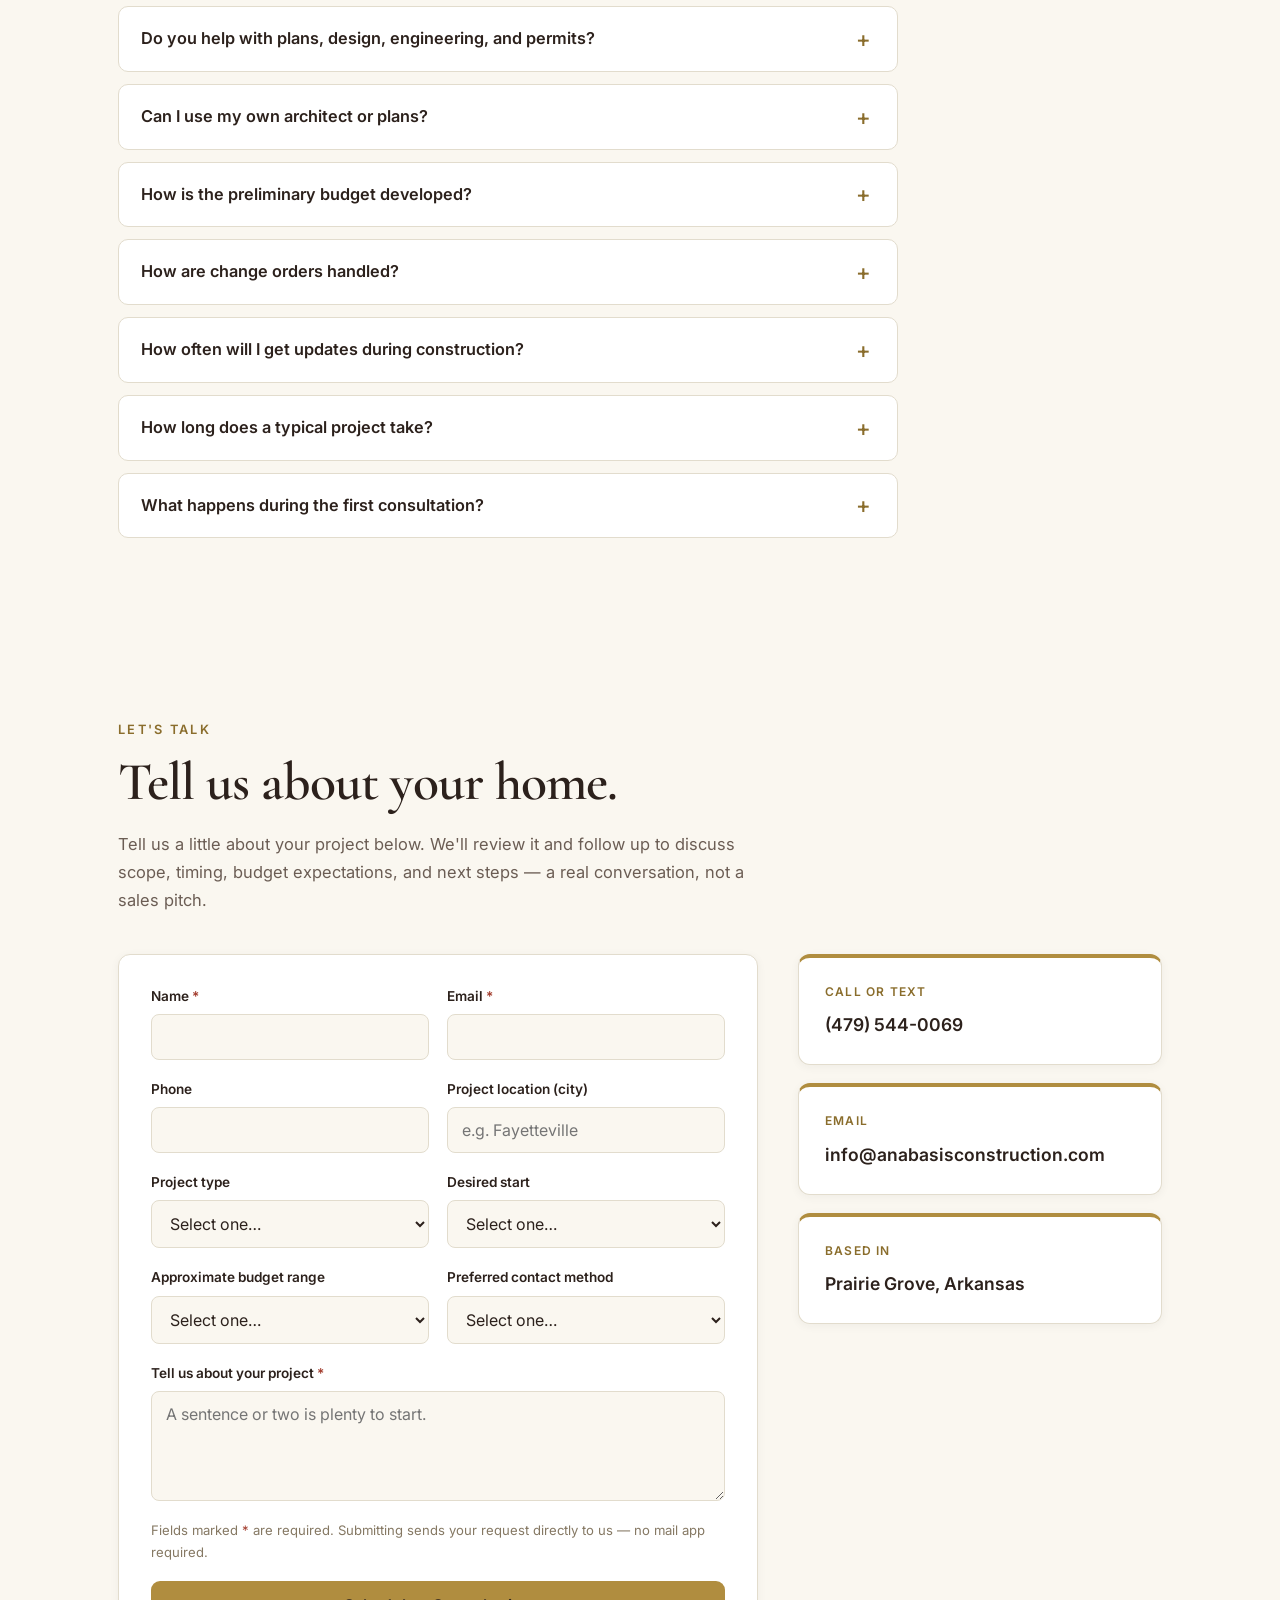
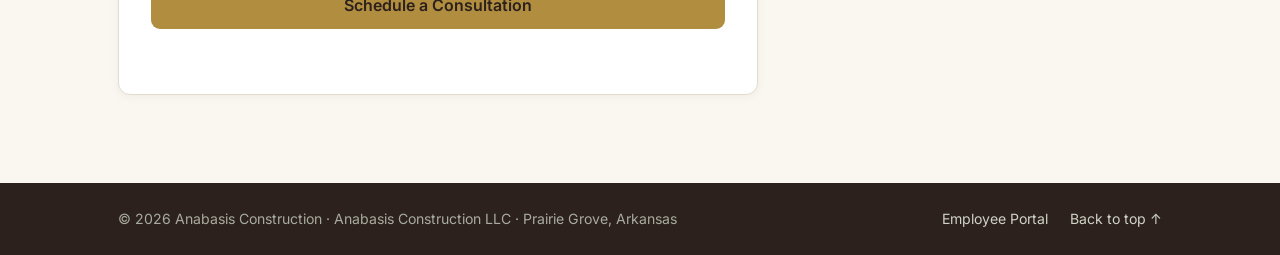
==== commit f06f46d1: "Visual overhaul: photography, SVG motifs, bolder type, scroll reveal Typography - Hero headline up t" ====
--- a/index.html
+++ b/index.html
@@ -44,6 +44,16 @@
     "description": "Locally owned residential construction company serving Northwest Arkansas homeowners with custom homes, renovations, and additions."
   }
   </script>
+  <script>
+    /* Enable scroll-reveal hiding ONLY if JS is running and the user has not
+       asked for reduced motion. Without this class nothing is ever hidden. */
+    (function(){
+      try {
+        var m = window.matchMedia && window.matchMedia('(prefers-reduced-motion: reduce)');
+        if (!m || !m.matches) document.documentElement.className += ' js-reveal';
+      } catch (e) {}
+    })();
+  </script>
 </head>
 <body id="top">
 
@@ -75,6 +85,45 @@
 
     <!-- ============ 2. HERO ============ -->
     <section class="hero" aria-labelledby="hero-heading">
+      <!-- Architectural blueprint motif. Hand-authored inline SVG: no external
+           assets, no licensing, scales cleanly, and makes no claim about work
+           performed. Decorative only — hidden from assistive tech. -->
+      <div class="hero-art" aria-hidden="true">
+        <svg viewBox="0 0 1200 700" preserveAspectRatio="xMidYMid slice" focusable="false">
+          <defs>
+            <pattern id="blueprint-grid" width="40" height="40" patternUnits="userSpaceOnUse">
+              <path d="M40 0H0V40" fill="none" stroke="currentColor" stroke-width="1" opacity=".25"/>
+            </pattern>
+            <linearGradient id="fade-right" x1="0" y1="0" x2="1" y2="0">
+              <stop offset="0%" stop-color="#fff" stop-opacity="0"/>
+              <stop offset="55%" stop-color="#fff" stop-opacity=".55"/>
+              <stop offset="100%" stop-color="#fff" stop-opacity="1"/>
+            </linearGradient>
+            <mask id="art-mask">
+              <rect width="1200" height="700" fill="url(#fade-right)"/>
+            </mask>
+          </defs>
+          <g mask="url(#art-mask)">
+            <rect width="1200" height="700" fill="url(#blueprint-grid)"/>
+            <g class="hero-art-lines" fill="none" stroke="currentColor" stroke-width="1.6"
+               stroke-linecap="round" stroke-linejoin="round">
+              <!-- gable + roofline -->
+              <path d="M700 470 L700 300 L880 190 L1060 300 L1060 470"/>
+              <path d="M660 320 L880 186 L1100 320"/>
+              <!-- truss webbing -->
+              <path d="M700 300 L880 400 L1060 300"/>
+              <path d="M880 190 L880 470"/>
+              <path d="M760 336 L760 470 M1000 336 L1000 470"/>
+              <!-- floor / foundation line -->
+              <path d="M640 470 L1120 470"/>
+              <path d="M660 500 L1100 500" opacity=".5"/>
+              <!-- dimension marks -->
+              <path d="M700 530 L1060 530" opacity=".45"/>
+              <path d="M700 522 L700 538 M1060 522 L1060 538" opacity=".45"/>
+            </g>
+          </g>
+        </svg>
+      </div>
       <div class="container hero-inner">
         <p class="hero-kicker">Custom Homes · Renovations · Additions — Northwest Arkansas</p>
         <h1 id="hero-heading">Thoughtful construction.<br>Refined craftsmanship.<br><em>Built with care.</em></h1>
@@ -92,7 +141,7 @@
 
       <!-- ============ 3. TRUST BAR ============ -->
       <div class="hero-band" role="presentation">
-        <div class="container hero-band-inner">
+        <div class="container hero-band-inner" data-reveal data-reveal-delay="2">
           <div><strong>Locally Owned</strong><span>Rooted in Prairie Grove</span></div>
           <div><strong>Owner-Led Communication</strong><span>You talk to the builder</span></div>
           <div><strong>Quality Checkpoints</strong><span>Inspected before it's covered</span></div>
@@ -104,7 +153,7 @@
     <!-- ============ 4. SERVICES ============ -->
     <section id="services" class="section" aria-labelledby="services-heading">
       <div class="container">
-        <div class="section-heading">
+        <div class="section-heading" data-reveal>
           <span class="eyebrow">What We Do</span>
           <h2 id="services-heading">Residential construction, planned properly.</h2>
           <p class="section-lead">
@@ -112,10 +161,11 @@
             what it should cost, and whether it's worth doing. Here's how we can help.
           </p>
         </div>
-        <div class="cards">
+        <div class="cards" data-reveal data-reveal-delay="1">
           <article class="card">
             <span class="card-num">01</span>
-            <h3>Custom Homes</h3>
+            <svg class="card-icon" viewBox="0 0 48 48" fill="none" stroke="currentColor" stroke-width="2" stroke-linecap="round" stroke-linejoin="round" aria-hidden="true" focusable="false"><path d="M8 24 L24 10 L40 24"/><path d="M12 22 L12 40 L36 40 L36 22"/><path d="M20 40 L20 29 L28 29 L28 40"/></svg>
+              <h3>Custom Homes</h3>
             <p>
               For homeowners building on their own lot or one we help you find. We plan
               around how you actually live — sightlines, light, storage, comfort — before
@@ -126,7 +176,8 @@
           </article>
           <article class="card">
             <span class="card-num">02</span>
-            <h3>Renovations &amp; Remodeling</h3>
+            <svg class="card-icon" viewBox="0 0 48 48" fill="none" stroke="currentColor" stroke-width="2" stroke-linecap="round" stroke-linejoin="round" aria-hidden="true" focusable="false"><path d="M10 38 L10 20 L26 8 L42 20 L42 38"/><path d="M10 38 L42 38"/><path d="M30 30 l8-8 4 4 -8 8 -5 1 1-5z"/></svg>
+              <h3>Renovations &amp; Remodeling</h3>
             <p>
               Kitchens, baths, and whole-home renovations — with honest guidance about
               which changes genuinely improve daily life and resale, and which just cost
@@ -136,7 +187,8 @@
           </article>
           <article class="card">
             <span class="card-num">03</span>
-            <h3>Additions</h3>
+            <svg class="card-icon" viewBox="0 0 48 48" fill="none" stroke="currentColor" stroke-width="2" stroke-linecap="round" stroke-linejoin="round" aria-hidden="true" focusable="false"><path d="M6 38 L6 22 L20 12 L34 22 L34 38"/><path d="M6 38 L34 38"/><path d="M38 26 L38 38 L44 38"/><path d="M41 14 L41 22 M37 18 L45 18"/></svg>
+              <h3>Additions</h3>
             <p>
               More room without moving — additions planned to match your home's structure,
               proportions, and neighborhood, not bolt-ons that look like afterthoughts.
@@ -146,7 +198,8 @@
           </article>
           <article class="card">
             <span class="card-num">04</span>
-            <h3>Preconstruction &amp; Feasibility</h3>
+            <svg class="card-icon" viewBox="0 0 48 48" fill="none" stroke="currentColor" stroke-width="2" stroke-linecap="round" stroke-linejoin="round" aria-hidden="true" focusable="false"><rect x="8" y="10" width="32" height="28" rx="2"/><path d="M8 18 L40 18"/><path d="M16 24 L24 24 M16 30 L32 30"/><circle cx="33" cy="25" r="4"/><path d="M36 28 L40 32"/></svg>
+              <h3>Preconstruction &amp; Feasibility</h3>
             <p>
               Not sure yet? This is where smart projects start. Lot evaluation, market and
               budget analysis, scope planning, and design coordination — so you know what's
@@ -156,16 +209,39 @@
           </article>
         </div>
       </div>
+    
+        <!-- Illustrative photography (licensed stock, Pexels — free for commercial
+             use, no attribution required). These are ATMOSPHERIC, showing the kind
+             of work described above. They are deliberately NOT in the "Our Work"
+             section, because that would imply completed Anabasis projects.
+             Replace with real job-site photography as it becomes available. -->
+        <div class="photo-row" data-reveal data-reveal-delay="2">
+          <figure class="media media-tall">
+            <img src="images/framing-residential.jpg" loading="lazy" decoding="async"
+                 alt="A new residential home under construction, framed and sheathed with roof trusses set">
+            <figcaption class="media-caption">New construction</figcaption>
+          </figure>
+          <figure class="media media-tall">
+            <img src="images/renovation-interior.jpg" loading="lazy" decoding="async"
+                 alt="Interior of an older home mid-renovation, floors protected and doors removed">
+            <figcaption class="media-caption">Renovation in progress</figcaption>
+          </figure>
+          <figure class="media media-tall">
+            <img src="images/craft-power-planer.jpg" loading="lazy" decoding="async"
+                 alt="A carpenter planing a board smooth on a workbench">
+            <figcaption class="media-caption">Finish carpentry</figcaption>
+          </figure>
+        </div>
     </section>
 
     <!-- ============ 5. WHY ANABASIS ============ -->
     <section id="why" class="section section-stone" aria-labelledby="why-heading">
       <div class="container">
-        <div class="section-heading">
+        <div class="section-heading" data-reveal>
           <span class="eyebrow">Why Anabasis</span>
           <h2 id="why-heading">Care is our competitive advantage.</h2>
         </div>
-        <div class="pillars">
+        <div class="pillars" data-reveal data-reveal-delay="1">
           <div class="pillar">
             <h3>You talk to the owner</h3>
             <p>No account managers, no telephone chains. The person planning your budget and walking your framing is the person who answers your call.</p>
@@ -189,7 +265,7 @@
     <!-- ============ 6. OWNER INTRODUCTION ============ -->
     <section id="about" class="section" aria-labelledby="about-heading">
       <div class="container">
-        <div class="section-heading">
+        <div class="section-heading" data-reveal>
           <span class="eyebrow">About the Owner</span>
           <h2 id="about-heading">Meet Josiah Scates.</h2>
         </div>
@@ -223,9 +299,58 @@
     </section>
 
     <!-- ============ 7. OUR PROMISE ============ -->
+
+    <!-- Atmospheric craft band (licensed stock, Pexels). -->
+    <section class="craftband" aria-label="Craftsmanship">
+      <img src="images/craft-hand-planing.jpg" loading="lazy" decoding="async"
+           alt="Hands smoothing a length of timber with a hand plane at a workbench">
+      <div class="craftband-quote">
+        <p>“Measured twice. Built once. Explained the whole way through.”</p>
+      </div>
+    </section>
+
+    <!-- ============ OZARK RIDGELINE — brand motif ============
+         Layered Ozark ridgelines with survey contour lines. This is atmospheric
+         brand imagery, not portfolio work: it says "Northwest Arkansas" and
+         echoes the company name (Anabasis — Xenophon's march up-country, the
+         ascent inland). Generative SVG, so no licensing and no false claim
+         about work performed. Decorative; hidden from assistive tech. -->
+    <div class="ridge" aria-hidden="true">
+      <svg viewBox="0 0 1440 260" preserveAspectRatio="none" focusable="false">
+        <defs>
+          <linearGradient id="ridge-far" x1="0" y1="0" x2="0" y2="1">
+            <stop offset="0%" stop-color="#c9bda6"/><stop offset="100%" stop-color="#bcae94"/>
+          </linearGradient>
+          <linearGradient id="ridge-mid" x1="0" y1="0" x2="0" y2="1">
+            <stop offset="0%" stop-color="#a8502f" stop-opacity=".55"/>
+            <stop offset="100%" stop-color="#6e3220" stop-opacity=".75"/>
+          </linearGradient>
+          <linearGradient id="ridge-near" x1="0" y1="0" x2="0" y2="1">
+            <stop offset="0%" stop-color="#4a2015"/><stop offset="100%" stop-color="#2c211c"/>
+          </linearGradient>
+        </defs>
+
+        <!-- survey contour lines behind the hills -->
+        <g stroke="#b08d3f" fill="none" stroke-width="1" opacity=".35">
+          <path d="M0 150 C 180 120, 320 165, 500 140 S 840 105, 1010 138 S 1290 168, 1440 132"/>
+          <path d="M0 168 C 190 140, 330 182, 512 158 S 850 124, 1020 156 S 1298 184, 1440 150"/>
+          <path d="M0 186 C 200 160, 340 200, 524 176 S 860 143, 1030 174 S 1306 200, 1440 168"/>
+        </g>
+
+        <!-- far ridge -->
+        <path fill="url(#ridge-far)" opacity=".65"
+              d="M0 176 L120 140 L226 168 L338 116 L452 158 L560 128 L676 166 L790 122 L910 160 L1024 132 L1140 170 L1254 138 L1360 168 L1440 146 L1440 260 L0 260 Z"/>
+        <!-- middle ridge -->
+        <path fill="url(#ridge-mid)"
+              d="M0 206 L104 178 L214 202 L330 162 L446 198 L556 172 L672 204 L788 168 L900 200 L1018 174 L1132 206 L1248 178 L1352 204 L1440 186 L1440 260 L0 260 Z"/>
+        <!-- near ridge -->
+        <path fill="url(#ridge-near)"
+              d="M0 232 L128 212 L248 234 L368 208 L486 232 L604 210 L724 234 L844 210 L964 232 L1084 208 L1204 232 L1324 212 L1440 230 L1440 260 L0 260 Z"/>
+      </svg>
+    </div>
     <section id="promise" class="section section-terracotta" aria-labelledby="promise-heading">
       <div class="container">
-        <div class="section-heading">
+        <div class="section-heading" data-reveal>
           <span class="eyebrow eyebrow-light">The Anabasis Promise</span>
           <h2 id="promise-heading">What we owe you on every project.</h2>
         </div>
@@ -247,7 +372,7 @@
     <!-- ============ 8. CURRENT WORK — TEASER, FULL GALLERY LIVES ON projects.html ============ -->
     <section id="projects" class="section section-stone" aria-labelledby="projects-heading">
       <div class="container">
-        <div class="section-heading">
+        <div class="section-heading" data-reveal>
           <span class="eyebrow">Our Work</span>
           <h2 id="projects-heading">Current work &amp; project highlights.</h2>
           <p class="section-lead">
@@ -255,6 +380,55 @@
             photographed honestly, labeled clearly, never staged.
           </p>
         </div>
+
+        <!-- Looping build-sequence animation. A house assembles itself: site line,
+             foundation, floor, studs, rafters, roof, openings, chimney. Generative
+             SVG + CSS — no video file, no bandwidth cost, no licensing, and it
+             claims nothing about work performed. Decorative. -->
+        <div class="buildreel" data-reveal data-reveal-delay="1" aria-hidden="true">
+          <svg viewBox="0 0 640 360" preserveAspectRatio="xMidYMid meet" focusable="false">
+            <defs>
+              <pattern id="reel-grid" width="32" height="32" patternUnits="userSpaceOnUse">
+                <path d="M32 0H0V32" fill="none" stroke="#b9ad99" stroke-width="1" opacity=".28"/>
+              </pattern>
+            </defs>
+            <rect width="640" height="360" fill="url(#reel-grid)"/>
+
+            <g class="reel" fill="none" stroke="#6e3220" stroke-width="3"
+               stroke-linecap="round" stroke-linejoin="round">
+              <!-- 1 site / grade line -->
+              <path class="bs" style="--i:0" d="M70 292 L570 292" stroke="#8a6d2c"/>
+              <!-- 2 foundation -->
+              <path class="bs" style="--i:1" d="M150 292 L150 268 L490 268 L490 292"/>
+              <!-- 3 floor deck -->
+              <path class="bs" style="--i:2" d="M150 268 L490 268"/>
+              <!-- 4 wall studs -->
+              <g class="bs" style="--i:3" stroke-width="2.4">
+                <path d="M172 268 L172 176 M218 268 L218 176 M264 268 L264 176"/>
+                <path d="M376 268 L376 176 M422 268 L422 176 M468 268 L468 176"/>
+              </g>
+              <!-- 5 top plate -->
+              <path class="bs" style="--i:4" d="M150 176 L490 176"/>
+              <!-- 6 rafters -->
+              <path class="bs" style="--i:5" d="M150 176 L320 92 L490 176"/>
+              <!-- 7 ridge + collar ties -->
+              <g class="bs" style="--i:6" stroke-width="2.4">
+                <path d="M320 92 L320 176"/>
+                <path d="M236 134 L404 134"/>
+              </g>
+              <!-- 8 openings: door + windows -->
+              <g class="bs" style="--i:7" stroke-width="2.6">
+                <path d="M296 268 L296 208 L344 208 L344 268"/>
+                <rect x="186" y="206" width="46" height="40" rx="2"/>
+                <rect x="408" y="206" width="46" height="40" rx="2"/>
+              </g>
+              <!-- 9 chimney -->
+              <path class="bs" style="--i:8" d="M420 138 L420 104 L448 104 L448 154" stroke-width="2.6"/>
+            </g>
+          </svg>
+          <span class="buildreel-label">Foundation to finish — the sequence we hold to on every project.</span>
+        </div>
+
         <a href="projects.html" class="btn btn-primary">View Our Projects →</a>
       </div>
     </section>
@@ -262,7 +436,7 @@
     <!-- ============ 9. CONSTRUCTION PROCESS ============ -->
     <section id="process" class="section" aria-labelledby="process-heading">
       <div class="container">
-        <div class="section-heading">
+        <div class="section-heading" data-reveal>
           <span class="eyebrow">How It Works</span>
           <h2 id="process-heading">A process built to remove uncertainty.</h2>
           <p class="section-lead">
@@ -313,11 +487,11 @@
 
     <section id="testimonials" class="section section-stone" aria-labelledby="testimonials-heading">
       <div class="container">
-        <div class="section-heading">
+        <div class="section-heading" data-reveal>
           <span class="eyebrow">What People Say</span>
           <h2 id="testimonials-heading">Trusted by homeowners and professionals.</h2>
         </div>
-        <div class="cards">
+        <div class="cards" data-reveal data-reveal-delay="1">
           <blockquote class="testimonial">
             <p>"REAL QUOTE HERE"</p>
             <footer>— Name, Role or project relationship, Company if applicable</footer>
@@ -333,7 +507,7 @@
     <!-- ============ 11. SERVICE AREA ============ -->
     <section id="service-area" class="section section-stone" aria-labelledby="area-heading">
       <div class="container">
-        <div class="section-heading">
+        <div class="section-heading" data-reveal>
           <span class="eyebrow">Where We Build</span>
           <h2 id="area-heading">Serving homeowners across Northwest Arkansas.</h2>
         </div>
@@ -352,7 +526,7 @@
     <!-- ============ 12. FAQ ============ -->
     <section id="faq" class="section" aria-labelledby="faq-heading">
       <div class="container">
-        <div class="section-heading">
+        <div class="section-heading" data-reveal>
           <span class="eyebrow">Common Questions</span>
           <h2 id="faq-heading">Answers before you even ask.</h2>
         </div>
@@ -404,7 +578,7 @@
     <!-- ============ 13/14. FINAL CTA + CONTACT ============ -->
     <section id="contact" class="section section-contact" aria-labelledby="contact-heading">
       <div class="container">
-        <div class="section-heading">
+        <div class="section-heading" data-reveal>
           <span class="eyebrow">Let's Talk</span>
           <h2 id="contact-heading">Tell us about your home.</h2>
           <p class="section-lead">
@@ -607,5 +781,37 @@
     })();
   </script>
 
+  <script>
+    /* Scroll reveal — added 2026-08-19. Progressive enhancement only:
+       if IntersectionObserver is missing or JS fails, elements are revealed
+       immediately so content can never be trapped invisible. */
+    (function () {
+      var els = document.querySelectorAll('[data-reveal]');
+      if (!els.length) return;
+      /* Hard fallback: drop the .js-reveal class so the opacity:0 rule stops
+         applying altogether. This does NOT depend on a CSS transition running,
+         so it still works in a tab that never composites (background/prerender)
+         where transitions are frozen. */
+      function revealAll() {
+        for (var i = 0; i < els.length; i++) els[i].classList.add('is-visible');
+        document.documentElement.className =
+          document.documentElement.className.replace(/js-reveal/, '').trim();
+      }
+      var reduced = window.matchMedia && window.matchMedia('(prefers-reduced-motion: reduce)').matches;
+      if (reduced || !('IntersectionObserver' in window)) { revealAll(); return; }
+
+      /* Safety net: IntersectionObserver does not fire while a tab is hidden
+         (background tab, prerender). If anything is still hidden after 3s,
+         show it. Motion is a nicety; unreadable content is a defect. */
+      setTimeout(revealAll, 3000);
+      var obs = new IntersectionObserver(function (entries) {
+        entries.forEach(function (e) {
+          if (e.isIntersecting) { e.target.classList.add('is-visible'); obs.unobserve(e.target); }
+        });
+      }, { rootMargin: '0px 0px -8% 0px', threshold: 0.06 });
+      els.forEach(function (el) { obs.observe(el); });
+    })();
+  </script>
+
 </body>
 </html>
--- a/styles.css
+++ b/styles.css
@@ -88,18 +88,20 @@
     linear-gradient(165deg, var(--terracotta-night) 0%, var(--terracotta-deep) 55%, #5c2c1e 100%);
   color: var(--cream);
 }
-.hero-inner { padding: 104px 0 84px; }
+.hero-inner { padding: 68px 0 76px; }
 .hero-kicker {
   font-size: .82rem; letter-spacing: .18em; text-transform: uppercase;
   color: var(--brass-light); font-weight: 600; margin-bottom: 22px;
 }
 .hero h1 {
-  font-size: clamp(2.4rem, 5.6vw, 3.9rem);
-  line-height: 1.12; font-weight: 600; max-width: 760px;
+  font-size: clamp(2.6rem, 7vw, 5.4rem);
+  line-height: 1.04; font-weight: 600; max-width: 980px;
+  letter-spacing: -0.022em;
+  text-wrap: balance;
 }
 .hero h1 em { font-style: italic; color: var(--brass-light); }
 .hero-sub {
-  margin-top: 24px; font-size: 1.18rem; color: #ddd8c9;
+  margin-top: 28px; font-size: 1.18rem; color: #ddd8c9;
   max-width: 640px; font-weight: 400;
 }
 .hero-actions { margin-top: 36px; display: flex; gap: 16px; flex-wrap: wrap; }
@@ -121,9 +123,20 @@
   display: grid; grid-template-columns: repeat(auto-fit, minmax(180px, 1fr));
   gap: 24px; padding-top: 26px; padding-bottom: 26px;
 }
-.hero-band-inner div { display: flex; flex-direction: column; }
-.hero-band-inner strong { font-size: 1rem; color: var(--cream); font-weight: 600; }
-.hero-band-inner span { font-size: .85rem; color: #b9bfa8; }
+.hero-band-inner div {
+  display: flex; flex-direction: column; gap: 4px;
+  padding-left: 18px; border-left: 2px solid var(--brass);
+}
+.hero-band-inner strong {
+  font-family: "Cormorant Garamond", Georgia, serif;
+  font-size: clamp(1.15rem, 1.9vw, 1.5rem);
+  color: var(--cream); font-weight: 600; line-height: 1.15;
+  letter-spacing: -0.01em;
+}
+.hero-band-inner span {
+  font-size: .78rem; color: #c3b9a2;
+  text-transform: uppercase; letter-spacing: .09em; font-weight: 500;
+}
 
 /* ---------- Sections ---------- */
 .section { padding: 88px 0; }
@@ -136,8 +149,9 @@
 }
 .eyebrow-light { color: var(--brass-light); }
 .section h2 {
-  font-size: clamp(1.8rem, 3.6vw, 2.5rem);
-  font-weight: 600; color: var(--slate); line-height: 1.2;
+  font-size: clamp(2.1rem, 4.6vw, 3.35rem);
+  font-weight: 600; color: var(--slate); line-height: 1.1;
+  letter-spacing: -0.018em;
 }
 .section-lead { color: var(--slate-soft); max-width: 640px; margin-top: 18px; }
 
@@ -499,3 +513,198 @@
   .hero-inner { padding: 72px 0 56px; }
   .section { padding: 64px 0; }
 }
+
+/* ---------- Scroll reveal (added 2026-08-19) ----------
+   Agency-style entrance motion. Sections rise and fade as they enter the
+   viewport. Opt-in via [data-reveal]; JS adds .is-visible. If JS never runs
+   the content stays fully visible, so this can never hide content. */
+/* Hiding is scoped to .js-reveal, which is set by an inline script in <head>.
+   If JS is disabled or fails to parse, that class is never added and NOTHING is
+   ever hidden — the page degrades to plain static content instead of blank. */
+.js-reveal [data-reveal] {
+  opacity: 0;
+  transform: translateY(22px);
+  transition: opacity .7s cubic-bezier(.22,.61,.36,1),
+              transform .7s cubic-bezier(.22,.61,.36,1);
+  will-change: opacity, transform;
+}
+.js-reveal [data-reveal].is-visible { opacity: 1; transform: none; }
+/* Stagger children inside a revealed block */
+[data-reveal].is-visible > * { animation: none; }
+[data-reveal-delay="1"] { transition-delay: .09s; }
+[data-reveal-delay="2"] { transition-delay: .18s; }
+[data-reveal-delay="3"] { transition-delay: .27s; }
+[data-reveal-delay="4"] { transition-delay: .36s; }
+
+/* The existing prefers-reduced-motion block already kills transitions, but be
+   explicit so reduced-motion users are never left with invisible content. */
+@media (prefers-reduced-motion: reduce) {
+  [data-reveal] { opacity: 1 !important; transform: none !important; }
+}
+
+/* ---------- Hero architectural motif (added 2026-08-19) ----------
+   Replaces "empty gradient" with structural line-work. Decorative, behind the
+   copy, and pointer-transparent so it can never intercept a click. */
+.hero { position: relative; overflow: hidden; }
+.hero-art {
+  position: absolute; inset: 0; z-index: 0;
+  color: var(--brass-light);
+  opacity: .30;
+  pointer-events: none;
+}
+.hero-art svg { width: 100%; height: 100%; display: block; }
+/* Keep hero content above the artwork */
+.hero-inner, .hero-band { position: relative; z-index: 1; }
+
+/* Slow "drafting" animation — the line-work draws itself once on load.
+   Purely additive: if the animation never runs the lines are still fully
+   visible, because the final state is also the default state. */
+@keyframes draft-in {
+  from { stroke-dashoffset: 1400; opacity: 0; }
+  to   { stroke-dashoffset: 0;    opacity: 1; }
+}
+.hero-art-lines path {
+  stroke-dasharray: 1400;
+  stroke-dashoffset: 0;           /* default = drawn, so no-JS/no-anim is safe */
+  animation: draft-in 2.6s cubic-bezier(.33,.9,.36,1) both;
+}
+.hero-art-lines path:nth-child(2) { animation-delay: .18s; }
+.hero-art-lines path:nth-child(3) { animation-delay: .34s; }
+.hero-art-lines path:nth-child(4) { animation-delay: .48s; }
+.hero-art-lines path:nth-child(5) { animation-delay: .60s; }
+.hero-art-lines path:nth-child(6) { animation-delay: .72s; }
+.hero-art-lines path:nth-child(7) { animation-delay: .84s; }
+.hero-art-lines path:nth-child(8) { animation-delay: .94s; }
+.hero-art-lines path:nth-child(9) { animation-delay: 1.02s; }
+
+@media (prefers-reduced-motion: reduce) {
+  .hero-art-lines path { animation: none; stroke-dashoffset: 0; opacity: 1; }
+}
+@media (max-width: 860px) {
+  .hero-art { opacity: .18; }
+}
+
+/* ---------- Ozark ridgeline motif (added 2026-08-19) ----------
+   Sits between the stone section and the terracotta "promise" section, so the
+   near ridge reads as the horizon the dark band rises out of. */
+.ridge {
+  display: block; line-height: 0;
+  background: var(--cream);      /* must match the section directly above (#about = .section) */
+  margin-bottom: -1px;           /* kill sub-pixel seam against next section */
+}
+.ridge svg { width: 100%; height: clamp(120px, 15vw, 220px); display: block; }
+@media (max-width: 620px) {
+  .ridge svg { height: 96px; }
+}
+
+/* ---------- Photo infrastructure ----------
+   Ready for real photography. Drop an <img> into .media and it inherits the
+   correct ratio, cover-fit, rounded corners and a warm duotone-ish overlay
+   that keeps any photo consistent with the brand palette. */
+.media {
+  position: relative; overflow: hidden;
+  border-radius: var(--radius); background: var(--stone);
+  aspect-ratio: 4 / 3;
+}
+.media img {
+  width: 100%; height: 100%; object-fit: cover; display: block;
+  transition: transform .6s cubic-bezier(.22,.61,.36,1);
+}
+.media:hover img { transform: scale(1.035); }
+.media::after {           /* warm tint so mixed photo sources still feel on-brand */
+  content: ""; position: absolute; inset: 0; pointer-events: none;
+  background: linear-gradient(180deg, rgba(74,32,21,0) 45%, rgba(74,32,21,.42) 100%);
+}
+.media-caption {
+  position: absolute; left: 16px; right: 16px; bottom: 13px; z-index: 1;
+  color: var(--cream); font-size: .86rem; font-weight: 600;
+  text-shadow: 0 1px 3px rgba(0,0,0,.45);
+}
+.media-wide { aspect-ratio: 16 / 9; }
+.media-tall { aspect-ratio: 3 / 4; }
+
+/* ---------- Build-sequence reel (added 2026-08-19) ----------
+   A looping "mini video" made of SVG + CSS. Each stage shares one keyframe and
+   is phase-shifted by --i, so the house assembles in order, holds, then resets.
+   Final state of the keyframe is fully visible, so a browser that refuses to
+   animate still shows a complete drawing rather than a blank box. */
+.buildreel {
+  margin: 40px 0 34px;
+  background: #fff;
+  border: 1px solid var(--line);
+  border-radius: var(--radius);
+  padding: 18px 18px 14px;
+  box-shadow: 0 2px 12px rgba(43,47,42,.06);
+  max-width: 720px;
+}
+.buildreel svg { width: 100%; height: auto; display: block; }
+.buildreel-label {
+  display: block; margin-top: 10px;
+  font-size: .82rem; color: var(--taupe-text);
+  letter-spacing: .04em; font-weight: 600;
+}
+
+@keyframes build-step {
+  0%,   4%  { opacity: 0; transform: translateY(9px); }
+  11%, 86%  { opacity: 1; transform: none; }
+  95%, 100% { opacity: 0; transform: translateY(-5px); }
+}
+.buildreel .bs {
+  opacity: 1;                               /* safe default if animation never runs */
+  transform-box: fill-box;
+  transform-origin: center;
+  animation: build-step 9s ease-in-out infinite;
+  animation-delay: calc(var(--i) * .42s);
+}
+
+@media (prefers-reduced-motion: reduce) {
+  .buildreel .bs { animation: none; opacity: 1; transform: none; }
+}
+@media (max-width: 620px) {
+  .buildreel { padding: 12px 12px 10px; }
+}
+
+/* ---------- Service card icons (added 2026-08-19) ---------- */
+.card-icon {
+  width: 44px; height: 44px; display: block;
+  color: var(--terracotta); margin: 10px 0 4px;
+  transition: color .2s, transform .3s cubic-bezier(.22,.61,.36,1);
+}
+.card:hover .card-icon { color: var(--brass); transform: translateY(-2px); }
+
+/* ---------- Photography (added 2026-08-19) ---------- */
+.photo-row {
+  display: grid; grid-template-columns: repeat(auto-fit, minmax(220px, 1fr));
+  gap: 20px; margin-top: 44px;
+}
+
+/* Full-width atmospheric band */
+.craftband {
+  position: relative; overflow: hidden;
+  height: clamp(260px, 34vw, 420px);
+  background: var(--slate);
+}
+.craftband img {
+  width: 100%; height: 100%; object-fit: cover; display: block;
+  filter: saturate(.92);
+}
+.craftband::after {           /* warm scrim keeps it on-brand and makes text legible */
+  content: ""; position: absolute; inset: 0;
+  background: linear-gradient(100deg, rgba(74,32,21,.82) 0%, rgba(110,50,32,.55) 45%, rgba(74,32,21,.15) 100%);
+}
+.craftband-quote {
+  position: absolute; inset: 0; z-index: 1;
+  display: flex; align-items: center;
+  max-width: 1100px; margin: 0 auto; padding: 0 28px;
+}
+.craftband-quote p {
+  font-family: "Cormorant Garamond", Georgia, serif;
+  color: var(--cream);
+  font-size: clamp(1.5rem, 3.4vw, 2.6rem);
+  line-height: 1.25; font-weight: 600; max-width: 15ch;
+  text-shadow: 0 2px 12px rgba(0,0,0,.35);
+}
+@media (max-width: 620px) {
+  .craftband { height: 240px; }
+  .craftband-quote p { max-width: 12ch; }
+}
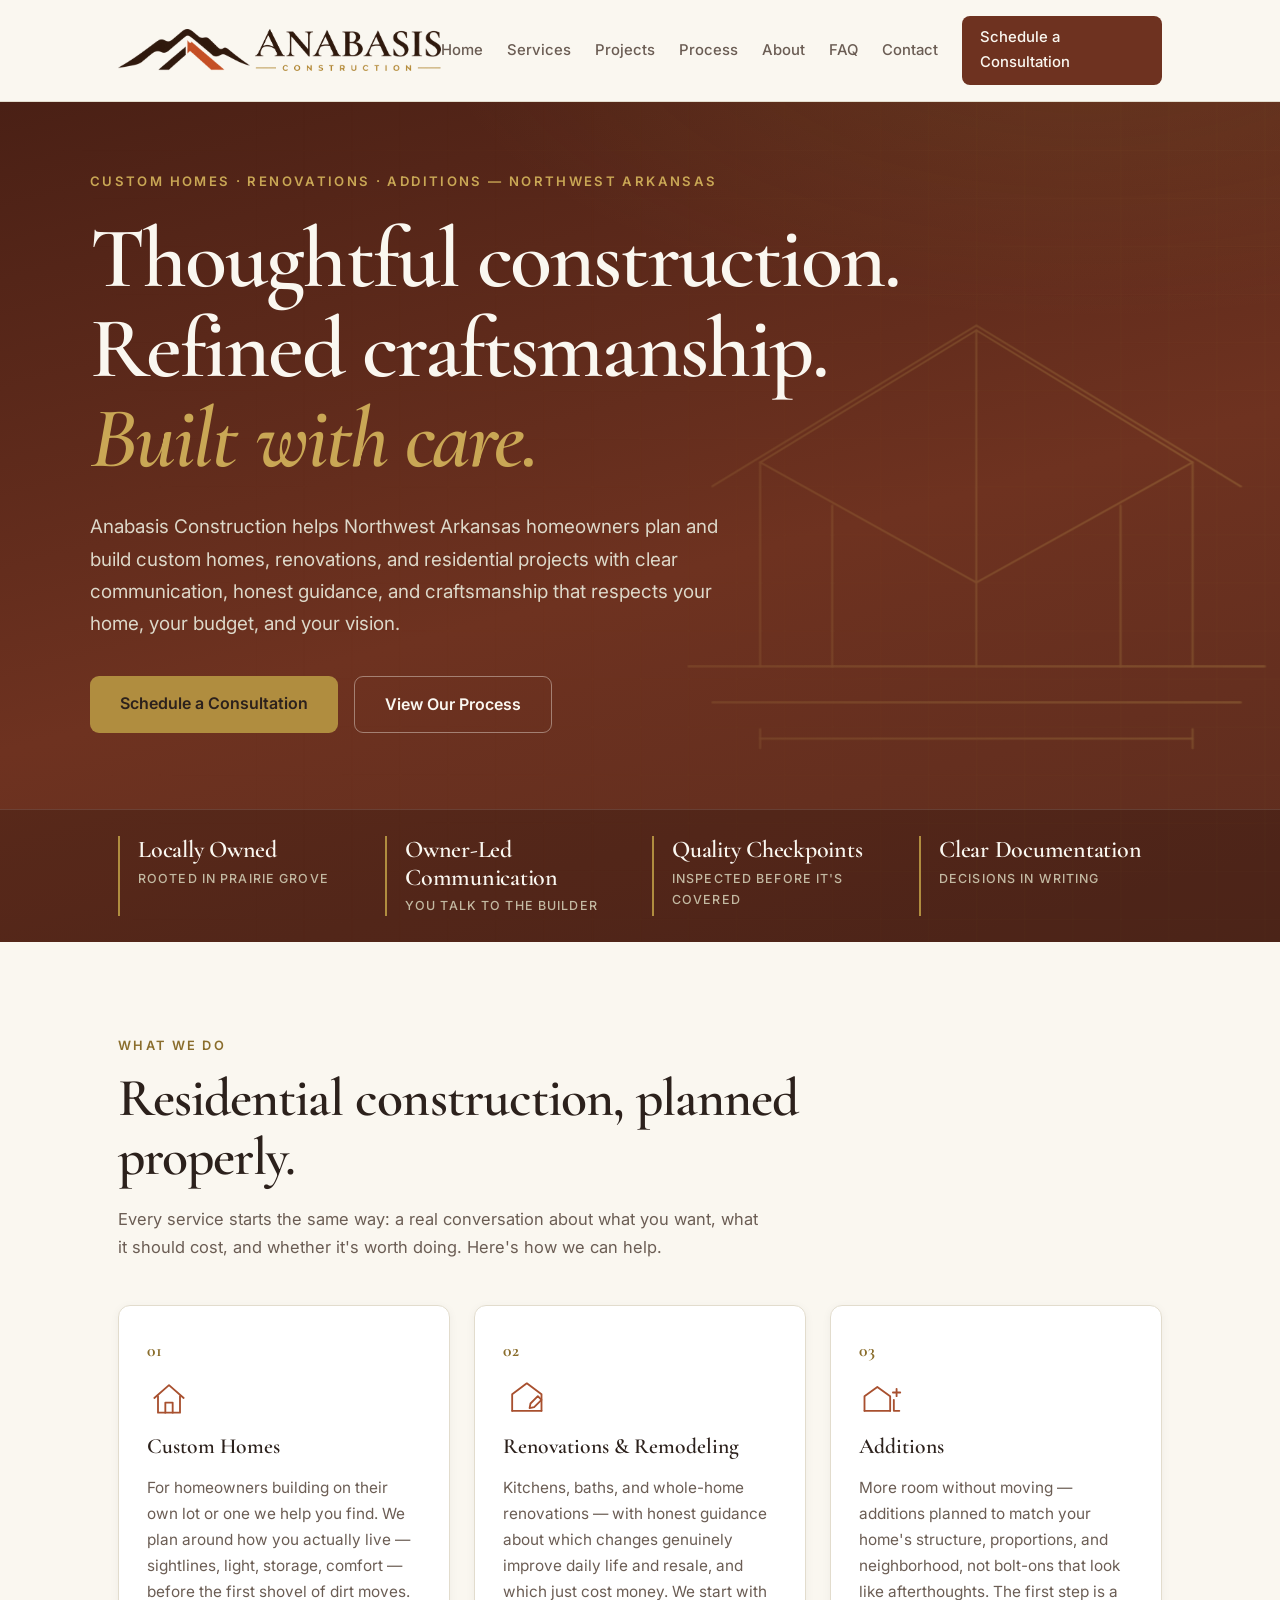
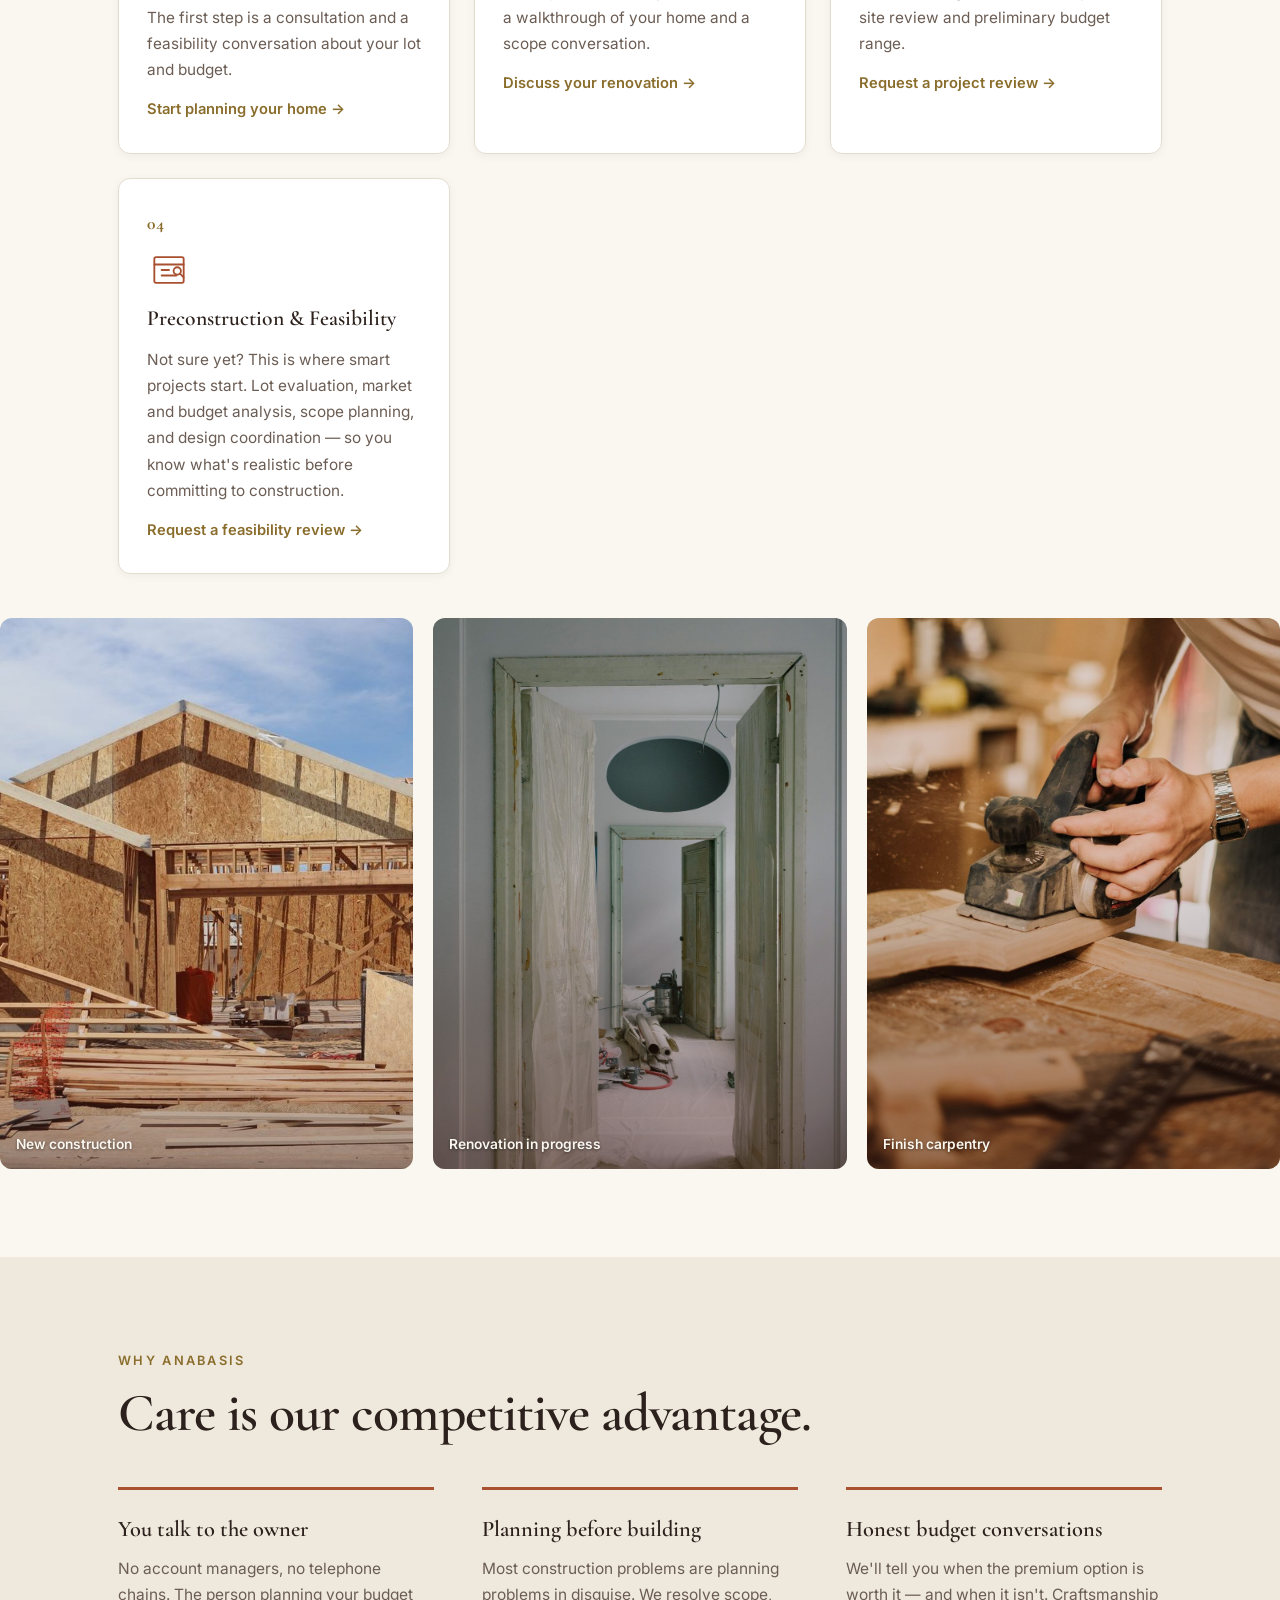
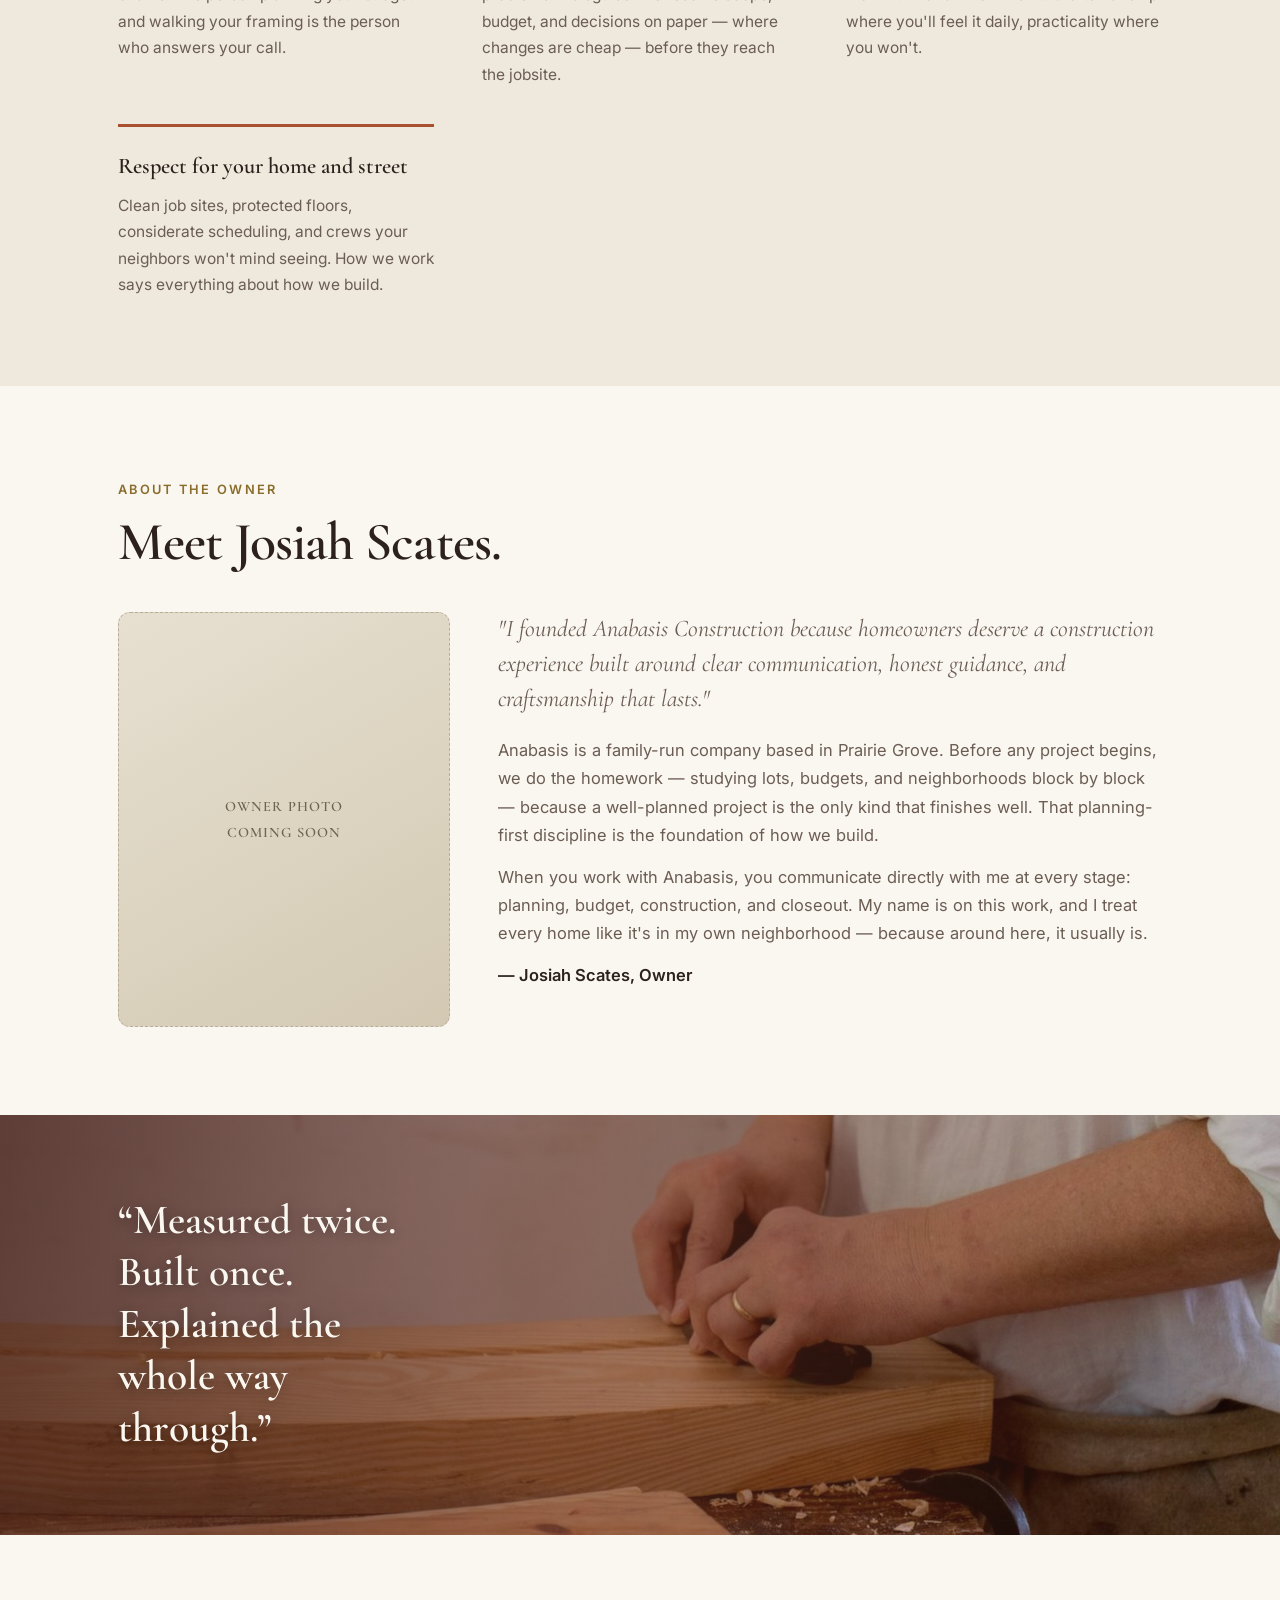
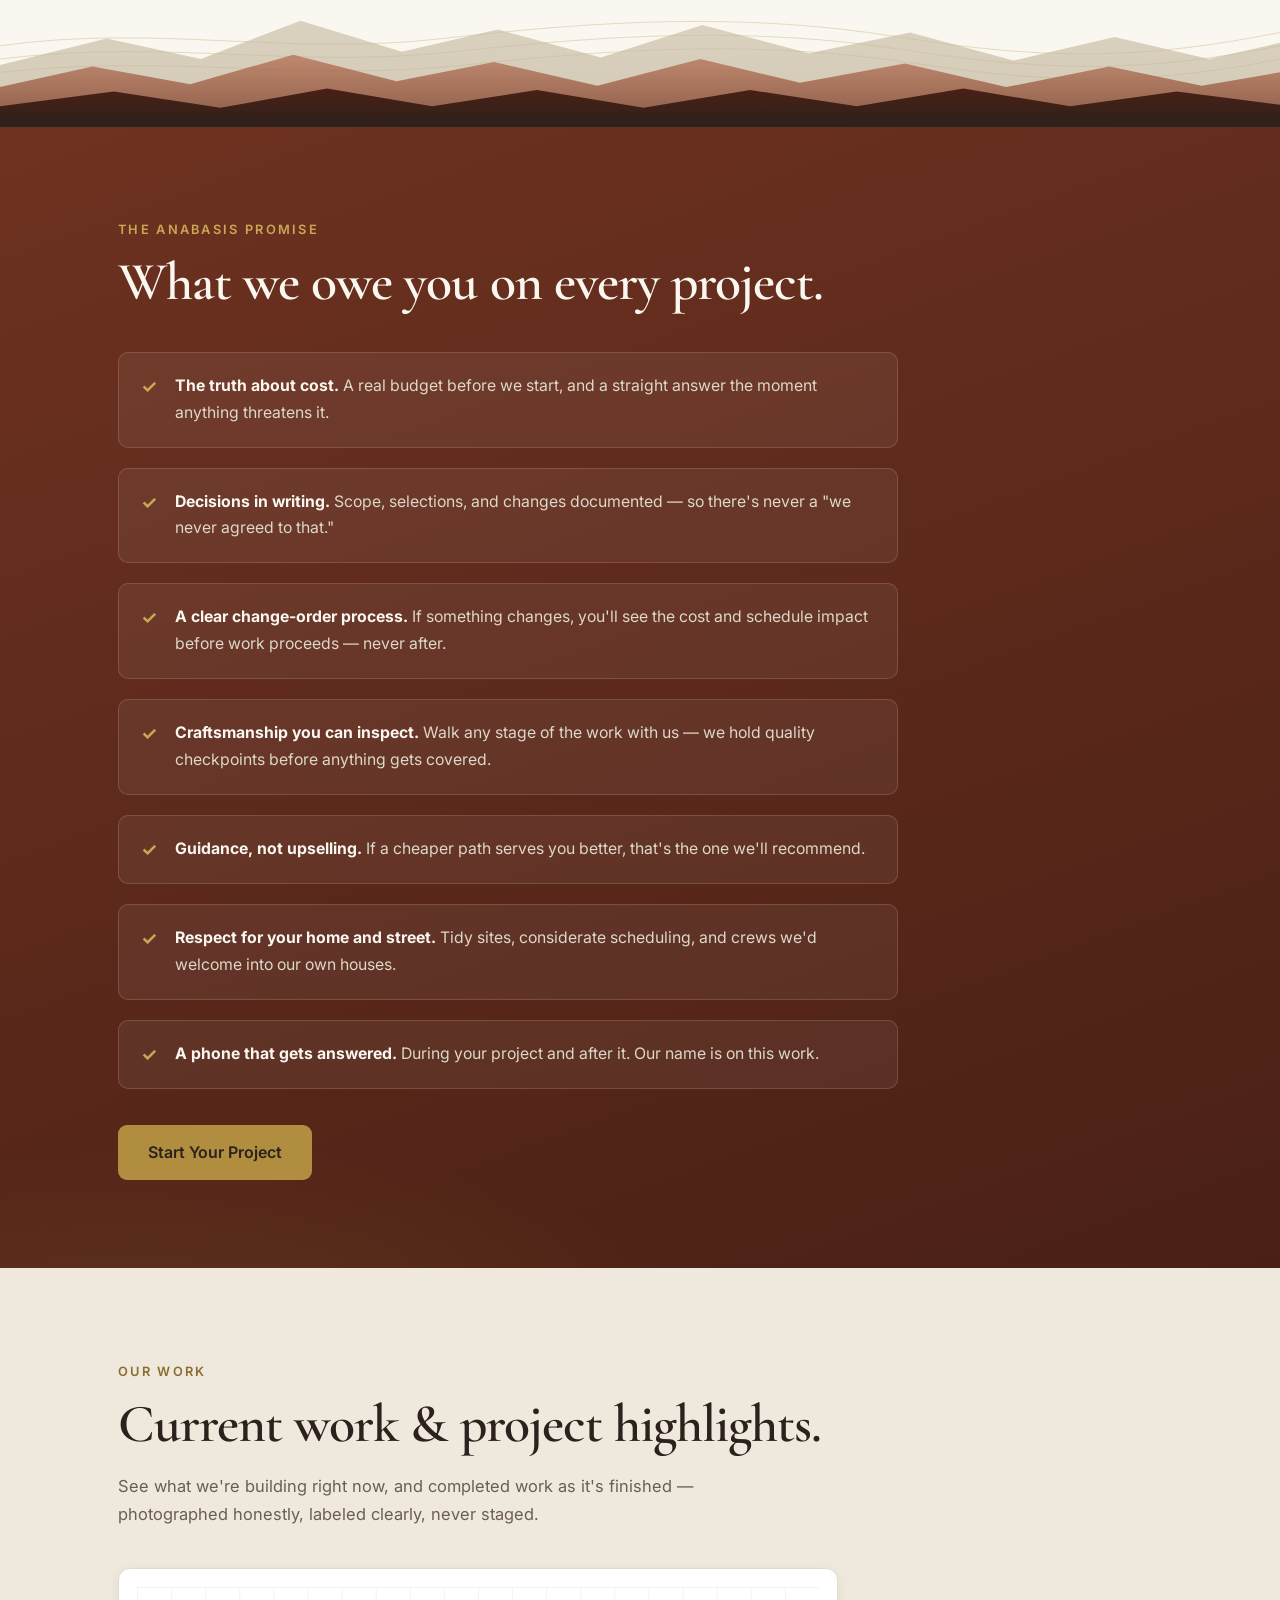
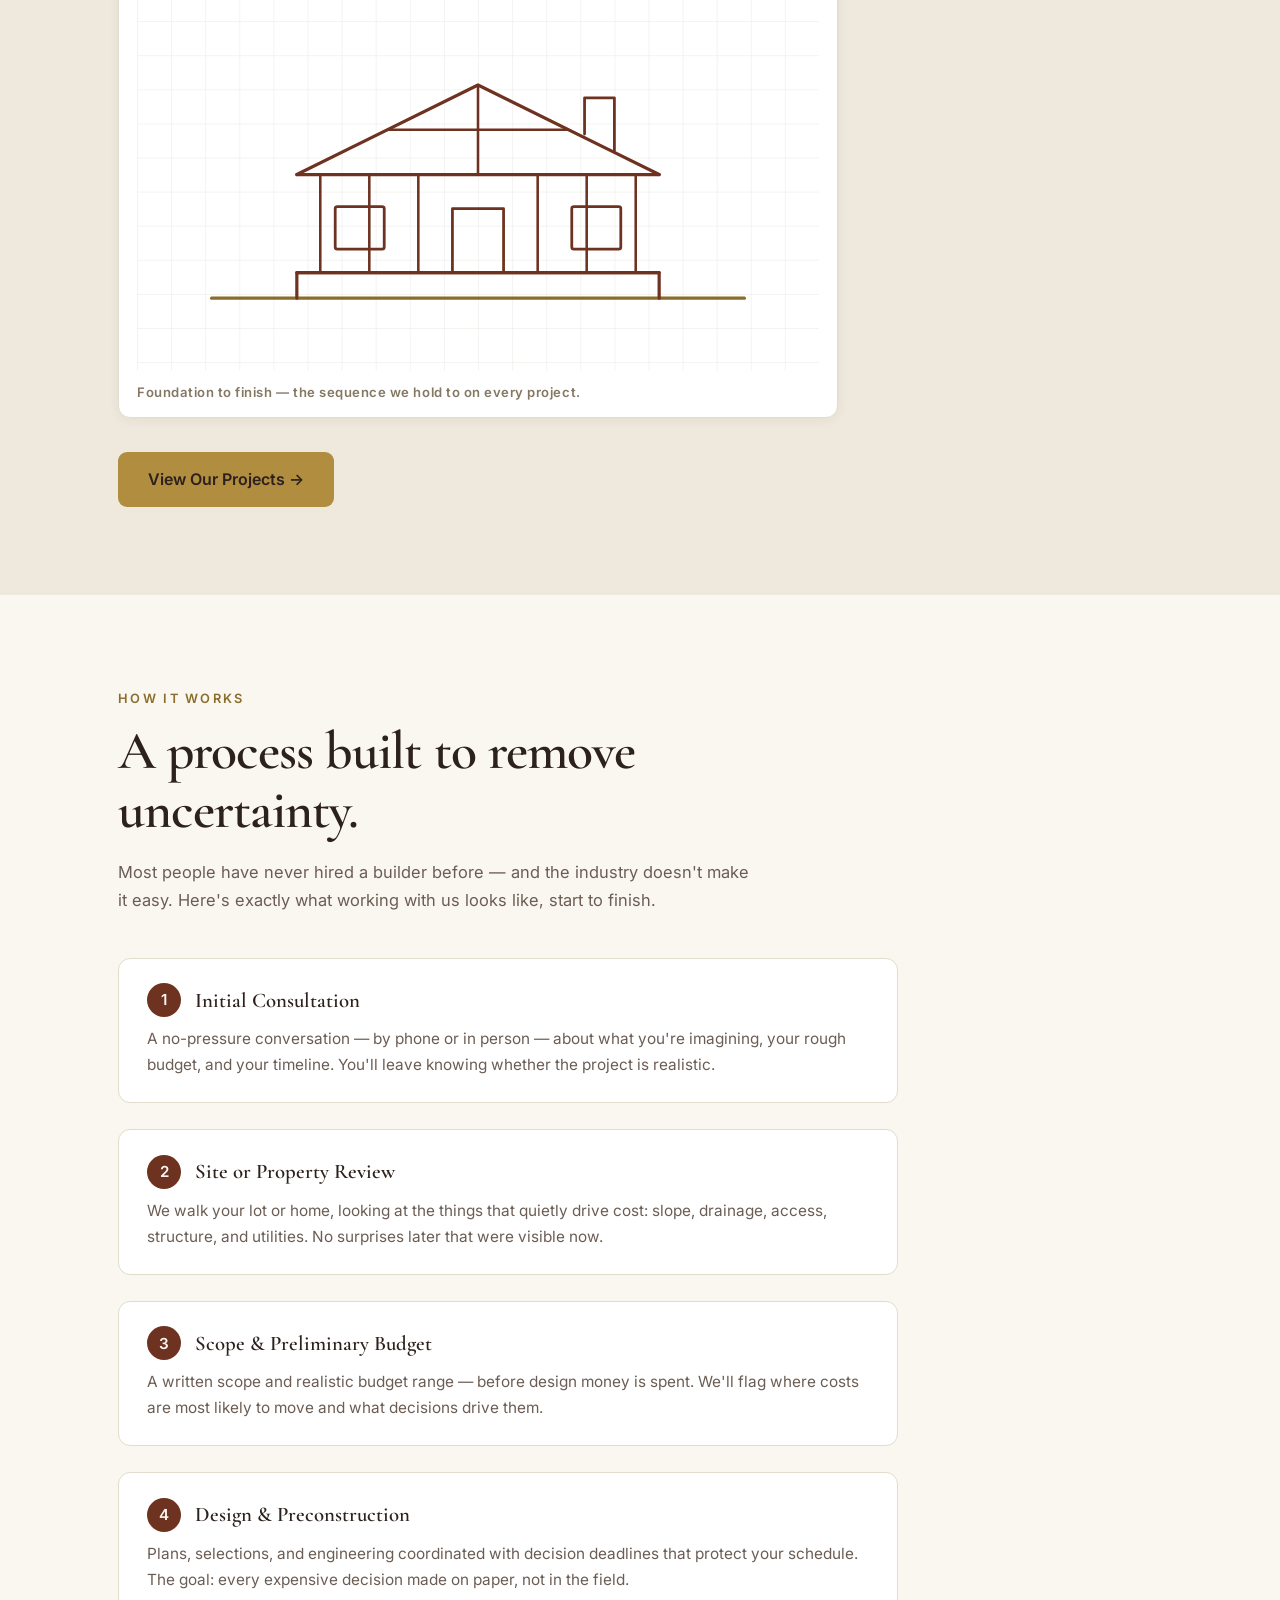
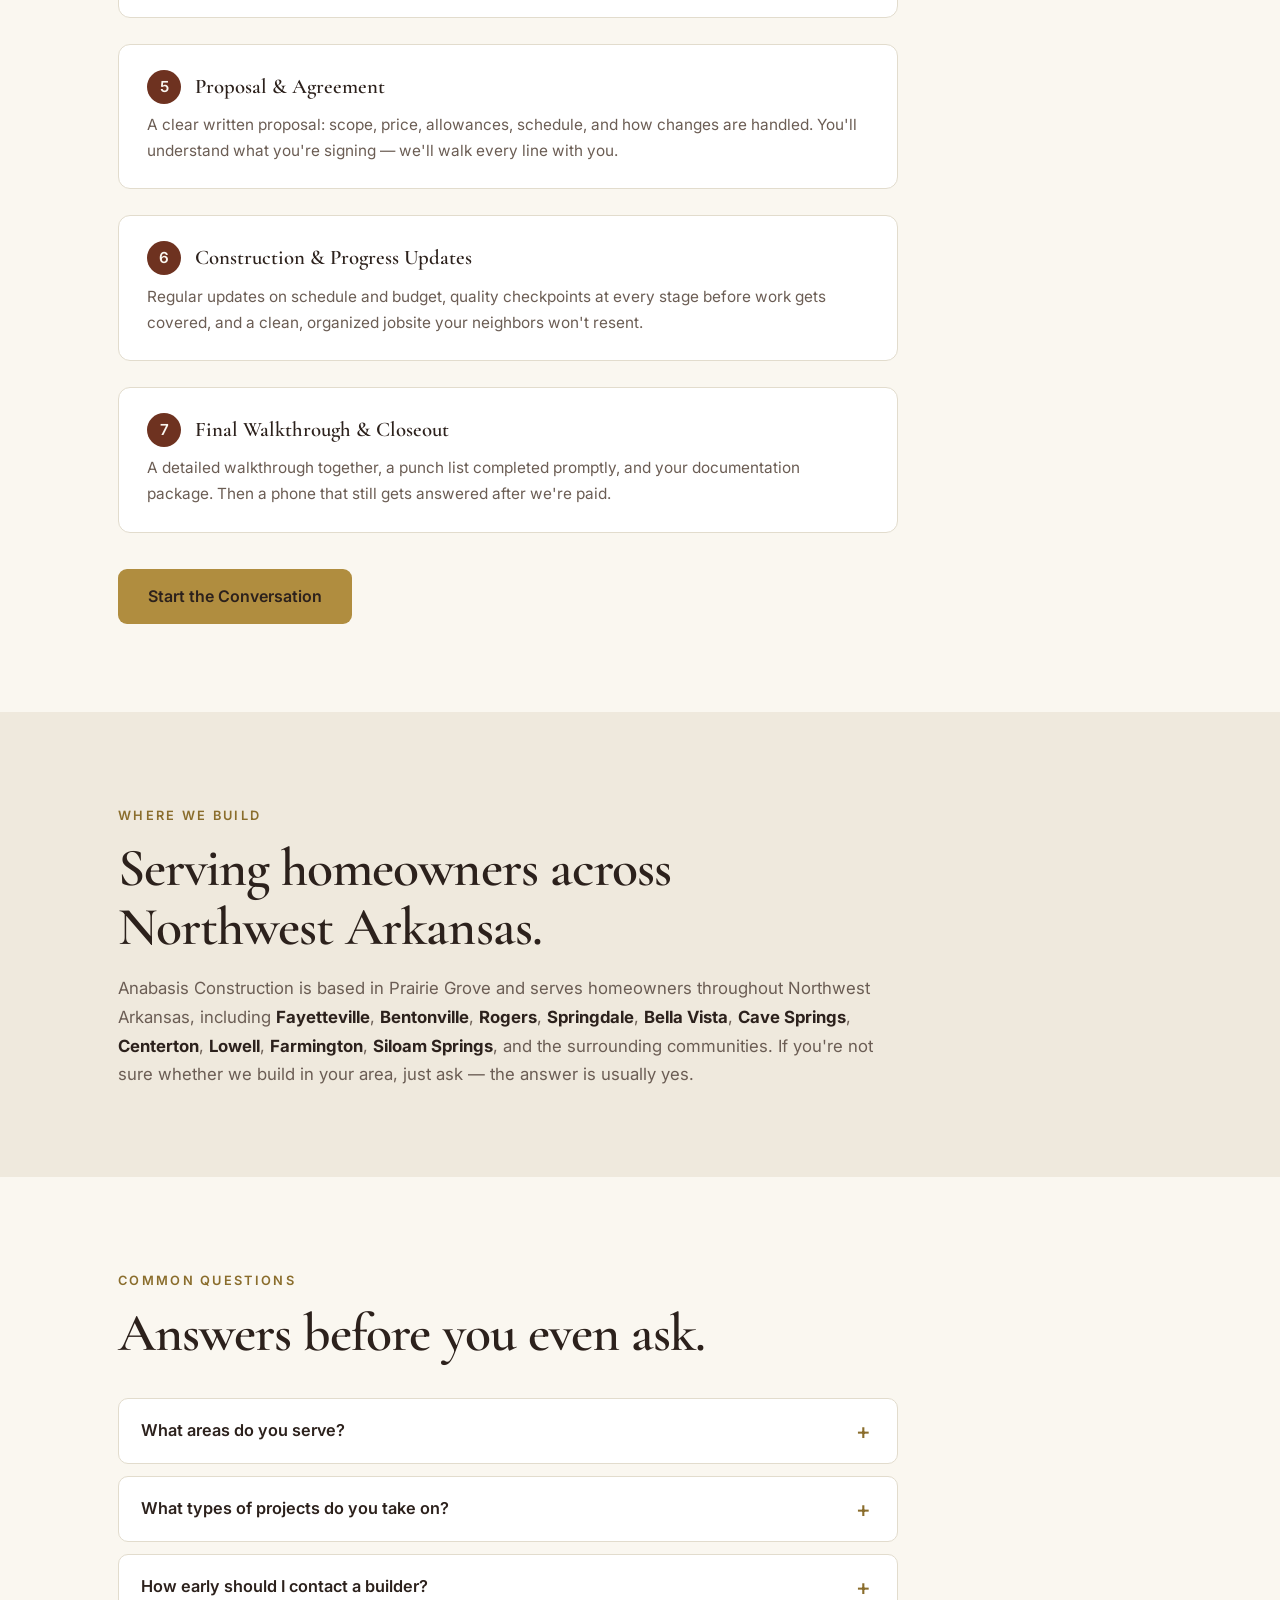
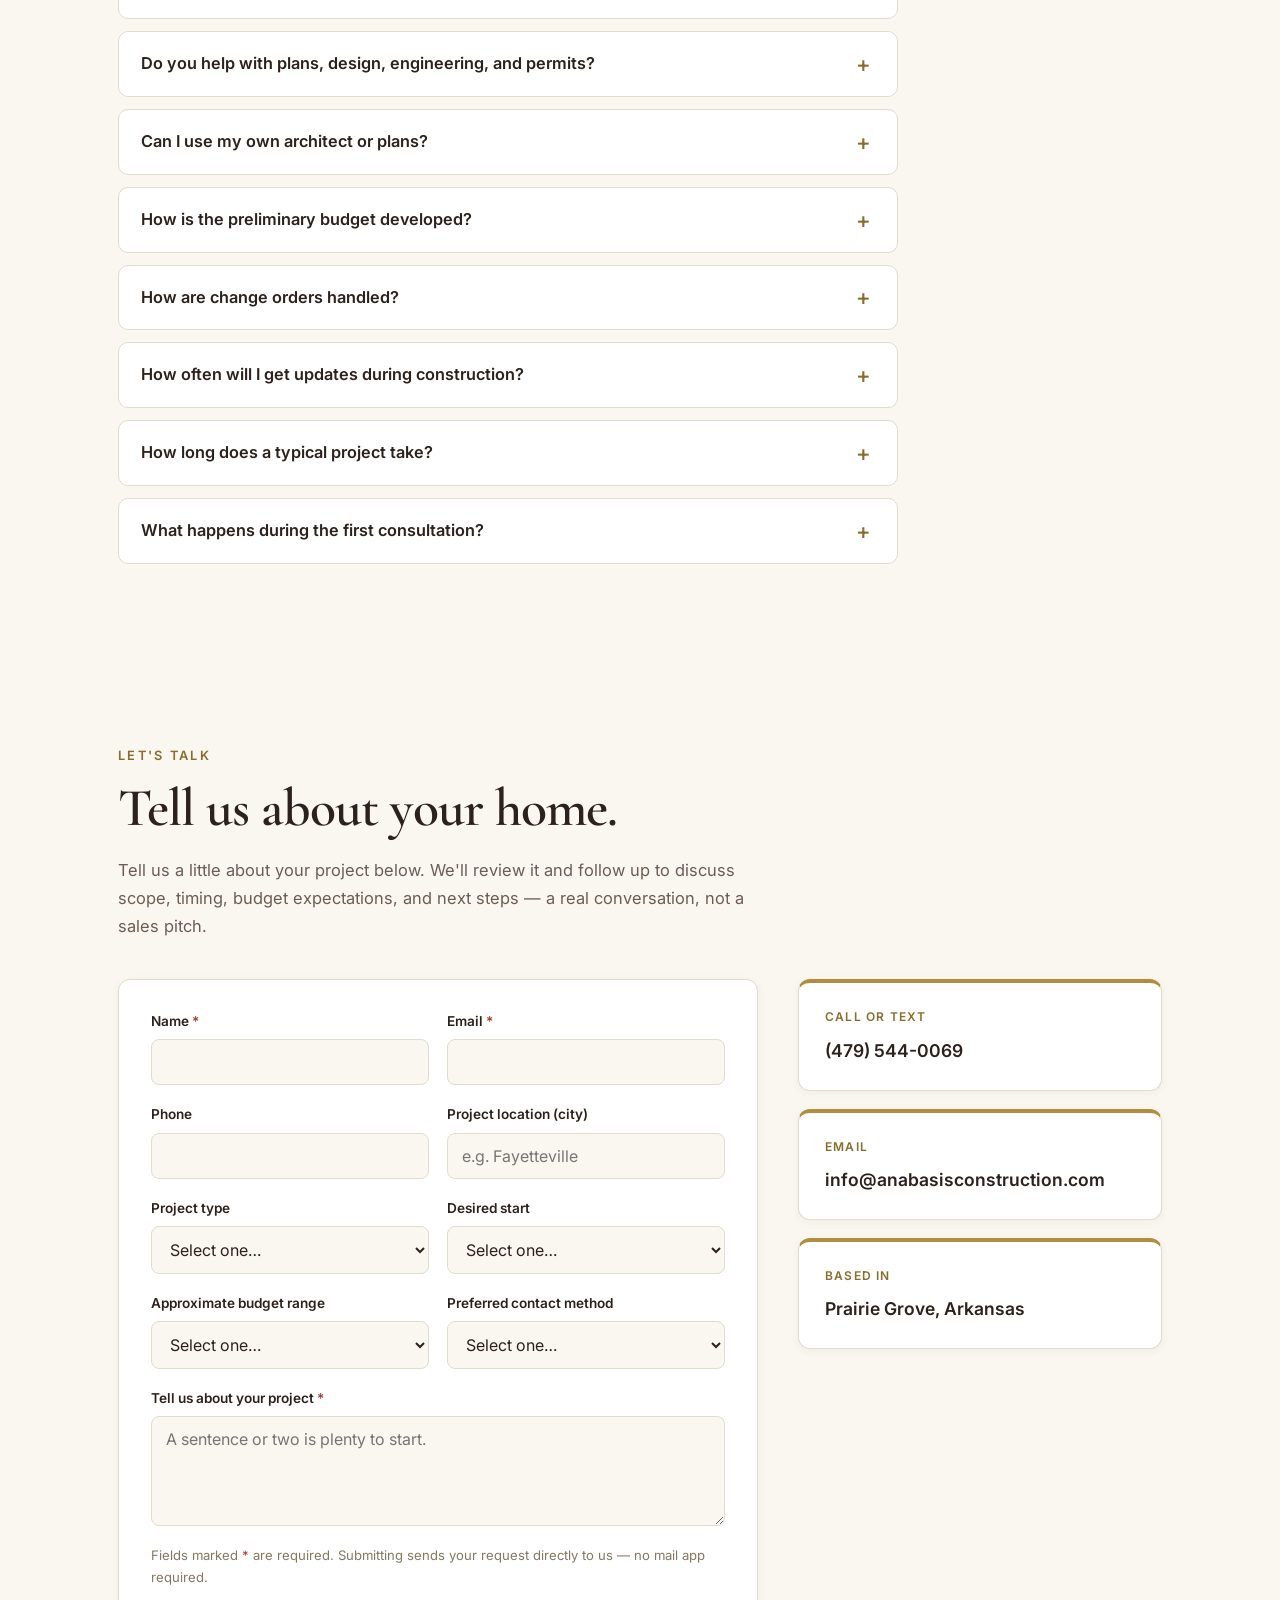
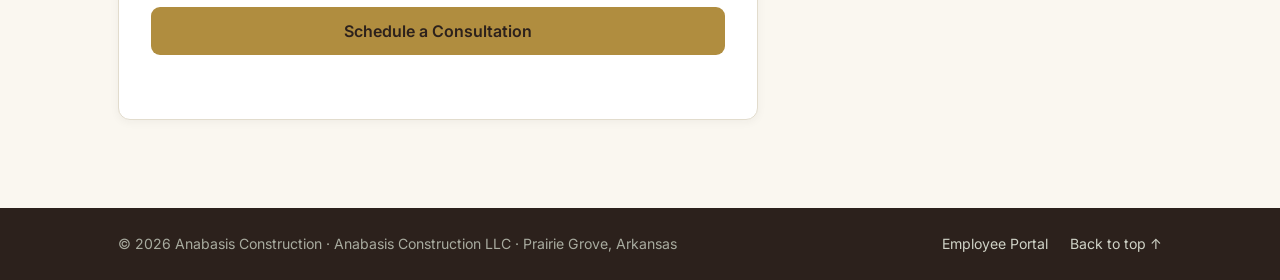
==== commit 0a805c93: "Add real logo: favicon set, header lockup, social share card Replaces the browser's default globe ic" ====
--- a/index.html
+++ b/index.html
@@ -54,6 +54,17 @@
       } catch (e) {}
     })();
   </script>
+  <meta property="og:image" content="https://anabasisconstruction.com/images/og-image.jpg">
+  <meta property="og:image:width" content="1200">
+  <meta property="og:image:height" content="630">
+  <meta name="twitter:card" content="summary_large_image">
+  <meta name="twitter:image" content="https://anabasisconstruction.com/images/og-image.jpg">
+  <!-- Favicons / app icons (added 2026-08-20) -->
+  <link rel="icon" href="/favicon.ico" sizes="any">
+  <link rel="icon" type="image/png" sizes="32x32" href="/images/favicon-32.png">
+  <link rel="icon" type="image/png" sizes="16x16" href="/images/favicon-16.png">
+  <link rel="apple-touch-icon" sizes="180x180" href="/images/apple-touch-icon.png">
+  <meta name="theme-color" content="#6e3220">
 </head>
 <body id="top">
 
@@ -62,8 +73,7 @@
   <header class="topbar">
     <div class="container topbar-inner">
       <a class="brand" href="#top" aria-label="Anabasis Construction — home">
-        <span class="brand-mark" aria-hidden="true">A·C</span>
-        <span class="brand-name">Anabasis <span class="brand-sub">Construction</span></span>
+        <img class="brand-logo" src="/images/logo-horizontal.png" alt="Anabasis Construction" width="923" height="120">
       </a>
       <button class="nav-toggle" aria-expanded="false" aria-controls="site-nav" aria-label="Open menu">
         <span aria-hidden="true">☰</span>
--- a/styles.css
+++ b/styles.css
@@ -708,3 +708,17 @@
   .craftband { height: 240px; }
   .craftband-quote p { max-width: 12ch; }
 }
+
+/* ---------- Brand logo in header (added 2026-08-20) ----------
+   Replaces the old A·C text badge with the real horizontal lockup.
+   Intrinsic width/height are on the <img> so the header never shifts
+   while the logo loads (avoids layout shift / CLS). */
+.brand-logo {
+  height: 42px; width: auto; display: block;
+}
+@media (max-width: 860px) {
+  .brand-logo { height: 34px; }
+}
+@media (max-width: 420px) {
+  .brand-logo { height: 29px; }
+}
